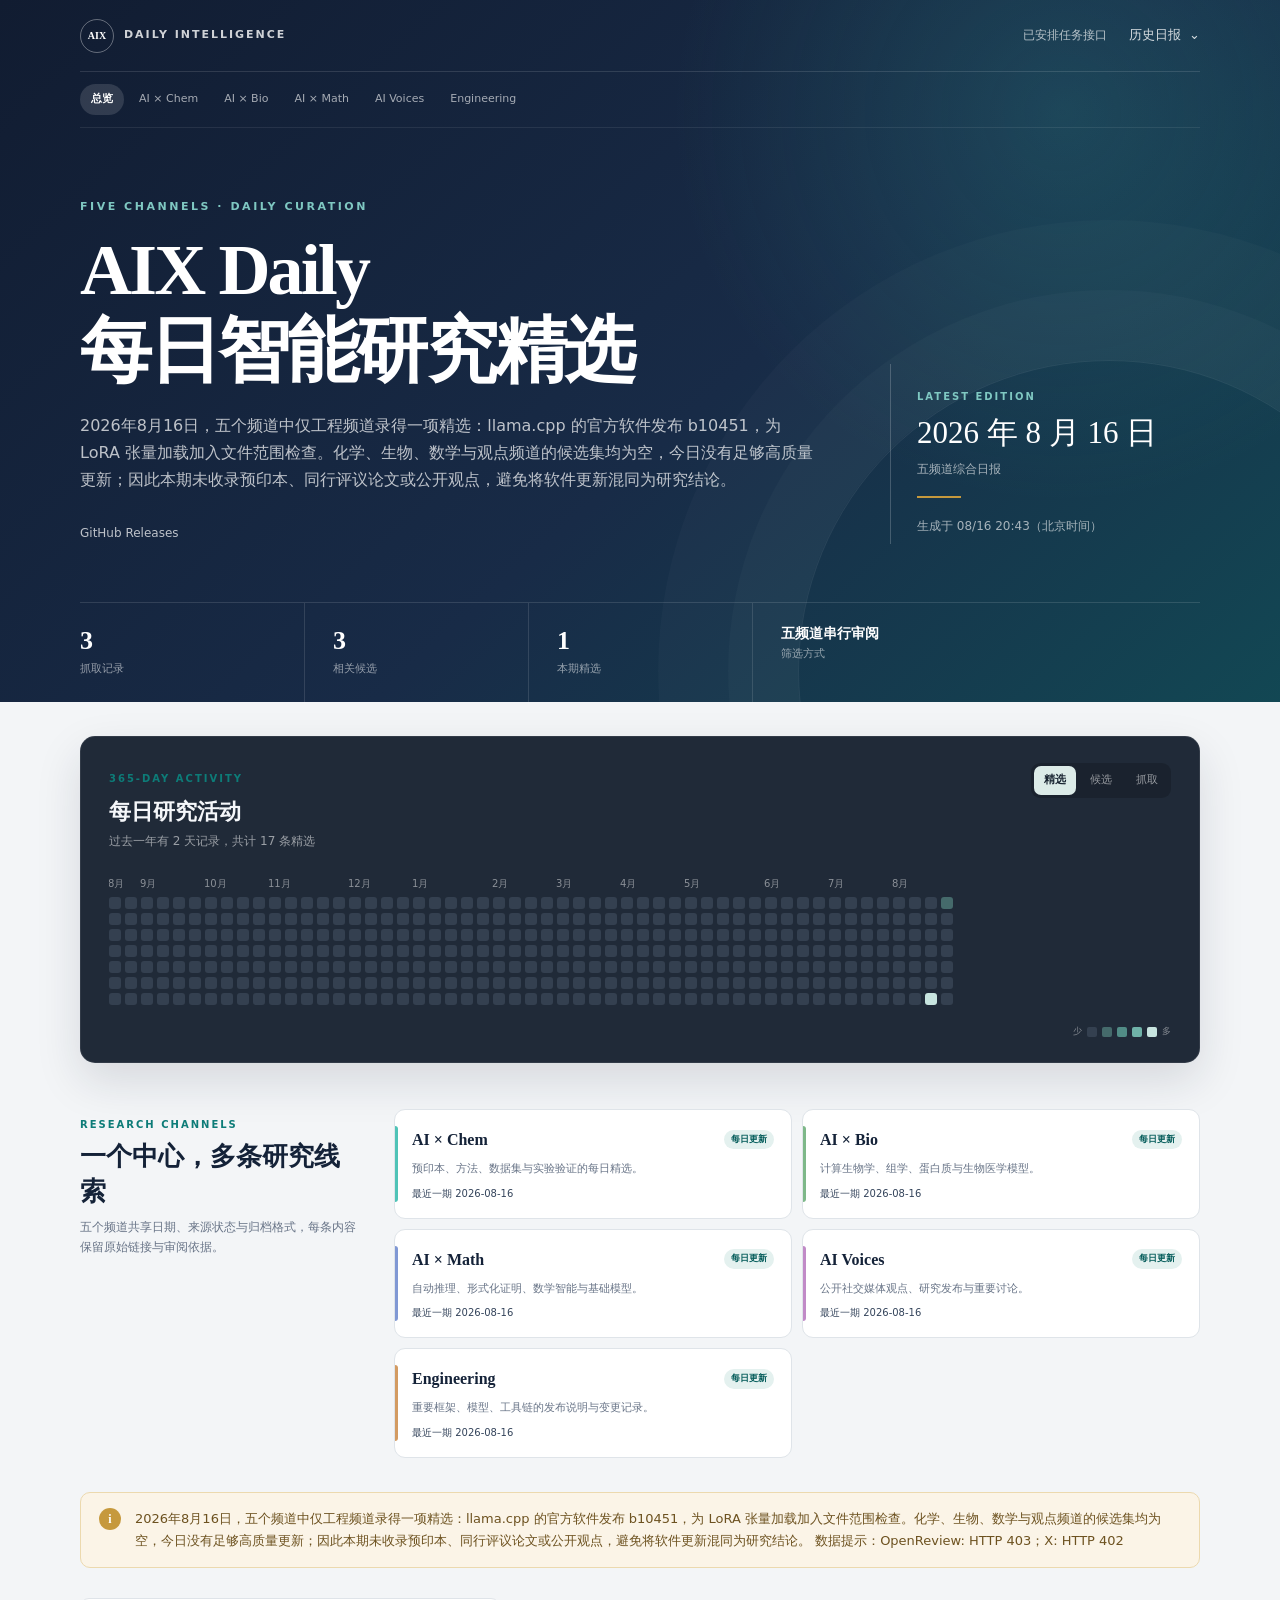
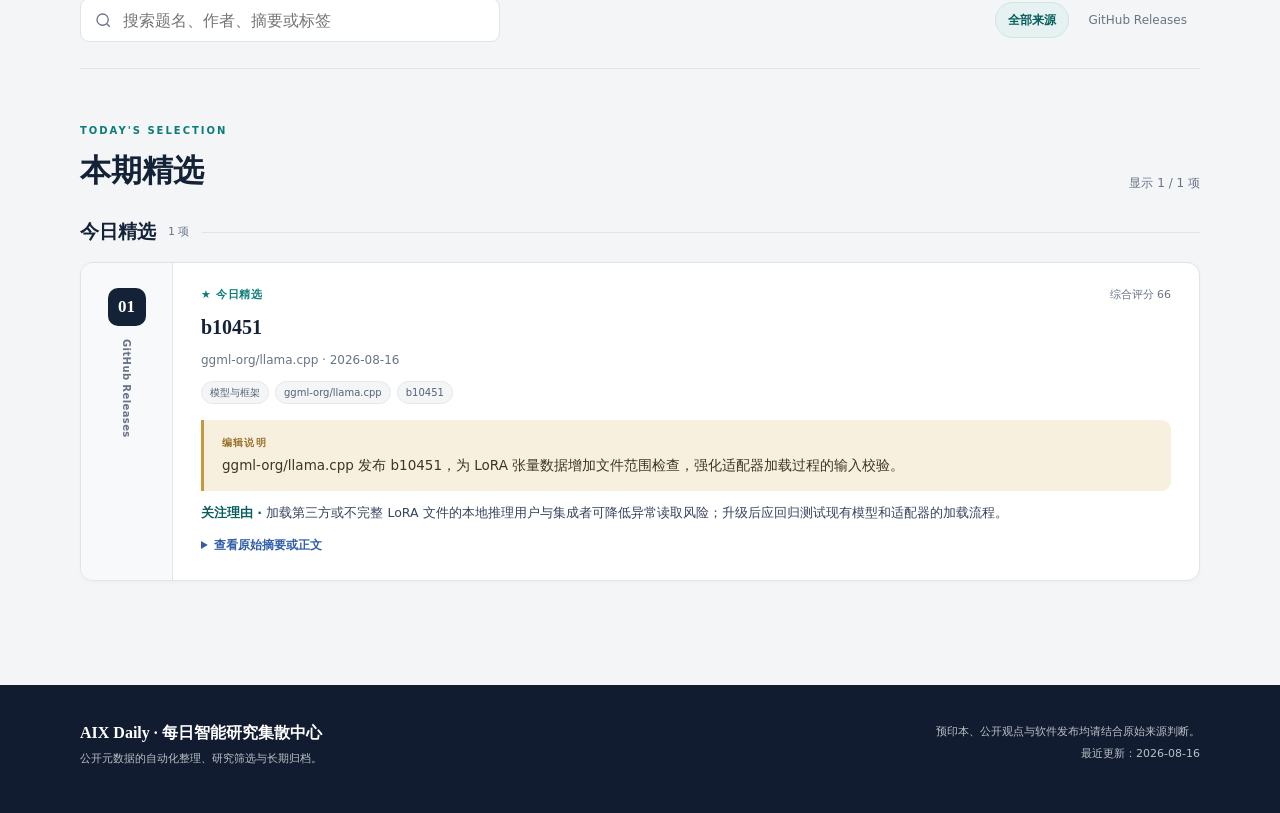
==== public/index.html @ a0b83123 "feat: expand AIX Daily to five channels" ====
<!doctype html>
<html lang="zh-CN">
<head>
  <meta charset="utf-8">
  <meta name="viewport" content="width=device-width, initial-scale=1">
  <meta name="description" content="AI × Chem、AI × Bio、AI × Math、AI Voices 与 Engineering 的每日研究精选。">
  <meta name="theme-color" content="#142238">
  <title>AIX Daily 每日智能研究集散中心</title>
  <link rel="icon" href="assets/favicon.svg" type="image/svg+xml">
  <link rel="stylesheet" href="assets/styles.css">
</head>
<body data-page="home" data-root="">
  <a class="skip-link" href="#papers">跳到日报内容</a>

  <header class="masthead">
    <div class="shell masthead__inner">
      <nav class="topbar" aria-label="主要导航">
        <a class="brand" href="./" aria-label="AIX Daily 首页">
          <span class="brand__mark" aria-hidden="true">AIX</span>
          <span>DAILY INTELLIGENCE</span>
        </a>
        <div class="topbar__actions">
          <a class="task-link" href="task/">已安排任务接口</a>
          <button class="history-button" id="history-button" type="button" aria-expanded="false" aria-controls="history-panel">
            历史日报
            <span aria-hidden="true">⌄</span>
          </button>
        </div>
      </nav>

      <nav class="channel-nav" id="channel-nav" aria-label="信息频道">
        <a class="channel-nav__item is-active" href="./" aria-current="page">总览</a>
        <a class="channel-nav__item" href="channels/aixchem/">AI × Chem</a>
        <a class="channel-nav__item" href="channels/aixbio/">AI × Bio</a>
        <a class="channel-nav__item" href="channels/aixmath/">AI × Math</a>
        <a class="channel-nav__item" href="channels/aivoices/">AI Voices</a>
        <a class="channel-nav__item" href="channels/engineering/">Engineering</a>
      </nav>

      <div class="history-panel" id="history-panel" hidden>
        <div class="history-panel__head">
          <strong>历史日报</strong>
          <span>按日期查看自动归档</span>
        </div>
        <div id="history-list" class="history-list" aria-live="polite"></div>
      </div>

      <div class="hero-grid">
        <div class="hero-copy">
          <div class="eyebrow" id="eyebrow">FIVE CHANNELS · DAILY CURATION</div>
          <h1 id="hero-title">AIX Daily<br>每日智能研究精选</h1>
          <p id="subtitle" class="hero-subtitle">从学术预印本、研究观点到工程发布的每日信息中心</p>
          <div class="source-row" id="source-row" aria-label="数据源"></div>
        </div>

        <div class="edition-card" aria-label="本期信息">
          <span class="edition-card__label">LATEST EDITION</span>
          <time id="digest-date" datetime="">载入中</time>
          <p id="window-text">正在读取日报数据…</p>
          <div class="edition-card__rule"></div>
          <span id="generated-time" class="edition-card__meta">—</span>
        </div>
      </div>

      <div class="metric-row" aria-label="日报统计">
        <div class="metric"><strong id="stat-fetched">—</strong><span>抓取记录</span></div>
        <div class="metric"><strong id="stat-candidates">—</strong><span>相关候选</span></div>
        <div class="metric"><strong id="stat-selected">—</strong><span>本期精选</span></div>
        <div class="metric metric--wide"><strong id="method-label">—</strong><span>筛选方式</span></div>
      </div>
    </div>
  </header>

  <main class="shell main-content">
    <section class="activity-panel" aria-labelledby="activity-title">
      <div class="activity-panel__head">
        <div>
          <span class="section-heading__kicker">365-DAY ACTIVITY</span>
          <h2 id="activity-title">每日研究活动</h2>
          <p id="activity-summary">正在读取历史采集记录…</p>
        </div>
        <div class="activity-tabs" id="activity-tabs" aria-label="选择活动指标">
          <button type="button" class="is-active" data-metric="selected" aria-pressed="true">精选</button>
          <button type="button" data-metric="candidates" aria-pressed="false">候选</button>
          <button type="button" data-metric="fetched" aria-pressed="false">抓取</button>
        </div>
      </div>
      <div class="heatmap-scroll" tabindex="0" aria-label="可横向滚动的年度活动日历">
        <div class="heatmap" id="activity-heatmap" role="grid" aria-label="过去一年每日研究活动"></div>
      </div>
      <div class="activity-legend" aria-hidden="true">
        <span>少</span><i data-level="0"></i><i data-level="1"></i><i data-level="2"></i><i data-level="3"></i><i data-level="4"></i><span>多</span>
      </div>
    </section>

    <section class="channel-overview" aria-labelledby="channel-title">
      <div class="channel-overview__intro">
        <span class="section-heading__kicker">RESEARCH CHANNELS</span>
        <h2 id="channel-title">一个中心，多条研究线索</h2>
        <p>五个频道共享日期、来源状态与归档格式，每条内容保留原始链接与审阅依据。</p>
      </div>
      <div class="channel-cards" id="channel-cards" aria-live="polite"></div>
    </section>

    <section class="notice" id="method-note" aria-label="方法说明">
      <span class="notice__icon" aria-hidden="true">i</span>
      <p>正在载入筛选说明。</p>
    </section>

    <section class="toolbar" aria-label="筛选与搜索">
      <div class="search-box">
        <svg viewBox="0 0 24 24" aria-hidden="true"><path d="m21 21-4.3-4.3m2.3-5.2a7.5 7.5 0 1 1-15 0 7.5 7.5 0 0 1 15 0Z"/></svg>
        <label class="sr-only" for="search-input">搜索题名、作者与摘要</label>
        <input id="search-input" type="search" placeholder="搜索题名、作者、摘要或标签">
      </div>
      <div class="filter-group" id="source-filters" aria-label="按来源筛选">
        <button class="filter-chip is-active" type="button" data-source="all">全部来源</button>
        <button class="filter-chip" type="button" data-source="arXiv">arXiv</button>
        <button class="filter-chip" type="button" data-source="bioRxiv">bioRxiv</button>
        <button class="filter-chip" type="button" data-source="ChemRxiv">ChemRxiv</button>
      </div>
    </section>

    <section id="papers" aria-labelledby="papers-title">
      <div class="section-heading">
        <div>
          <span class="section-heading__kicker">TODAY'S SELECTION</span>
          <h2 id="papers-title">本期精选</h2>
        </div>
        <p id="result-count" aria-live="polite"></p>
      </div>
      <div id="paper-groups" class="paper-groups" aria-live="polite"></div>
      <div id="empty-state" class="empty-state" hidden>
        <strong>没有匹配的内容</strong>
        <p>请减少筛选条件或更换搜索词。</p>
      </div>
    </section>
  </main>

  <footer class="site-footer">
    <div class="shell footer-grid">
      <div>
        <strong>AIX Daily · 每日智能研究集散中心</strong>
        <p>公开元数据的自动化整理、研究筛选与长期归档。</p>
      </div>
      <div class="footer-note">
        <p>预印本、公开观点与软件发布均请结合原始来源判断。</p>
        <p id="footer-date">—</p>
      </div>
    </div>
  </footer>

  <template id="paper-template">
    <article class="paper-card">
      <div class="paper-card__aside">
        <span class="rank"></span>
        <span class="source-badge"></span>
      </div>
      <div class="paper-card__body">
        <div class="paper-card__topline">
          <span class="topic-label"></span>
          <span class="score-label"></span>
        </div>
        <h3><a class="paper-title" target="_blank" rel="noopener noreferrer"></a></h3>
        <p class="paper-meta"></p>
        <div class="tag-list"></div>
        <div class="editor-note">
          <span>编辑说明</span>
          <p class="summary-zh"></p>
        </div>
        <p class="why-it-matters"></p>
        <details class="abstract-details">
          <summary>查看原始摘要或正文</summary>
          <p class="abstract-text"></p>
        </details>
      </div>
    </article>
  </template>

  <script src="assets/app.js" defer></script>
</body>
</html>
---- public/assets/styles.css ----
:root {
  --ink: #142238;
  --ink-soft: #34445b;
  --sub: #687487;
  --paper: #ffffff;
  --canvas: #f3f5f7;
  --line: #dfe4e9;
  --teal: #0d7c78;
  --teal-dark: #075e5c;
  --gold: #c6993d;
  --gold-pale: #f8f0df;
  --blue: #315da8;
  --shadow: 0 18px 48px rgba(20, 34, 56, 0.08);
  --serif: "Noto Serif SC", "Source Han Serif SC", "Songti SC", Georgia, serif;
  --sans: Inter, "Noto Sans SC", "PingFang SC", "Microsoft YaHei", system-ui, sans-serif;
}

* { box-sizing: border-box; }
html { scroll-behavior: smooth; }
body {
  margin: 0;
  color: var(--ink);
  background: var(--canvas);
  font-family: var(--sans);
  line-height: 1.7;
  -webkit-font-smoothing: antialiased;
}
a { color: inherit; }
button, input { font: inherit; }
.shell { width: min(1120px, calc(100% - 40px)); margin: 0 auto; }
.sr-only {
  position: absolute;
  width: 1px;
  height: 1px;
  padding: 0;
  margin: -1px;
  overflow: hidden;
  clip: rect(0, 0, 0, 0);
  white-space: nowrap;
  border: 0;
}
.skip-link {
  position: fixed;
  left: 16px;
  top: -60px;
  z-index: 100;
  padding: 9px 14px;
  color: #fff;
  background: var(--teal);
  border-radius: 0 0 8px 8px;
}
.skip-link:focus { top: 0; }

.masthead {
  position: relative;
  overflow: hidden;
  color: #fff;
  background:
    radial-gradient(circle at 83% 16%, rgba(48, 164, 154, .22), transparent 32%),
    linear-gradient(138deg, #111c31 0%, #182b47 56%, #0d615f 140%);
}
.masthead::after {
  content: "";
  position: absolute;
  right: -140px;
  bottom: -280px;
  width: 620px;
  height: 620px;
  border: 1px solid rgba(255,255,255,.08);
  border-radius: 50%;
  box-shadow: 0 0 0 70px rgba(255,255,255,.025), 0 0 0 140px rgba(255,255,255,.018);
  pointer-events: none;
}
.masthead__inner { position: relative; z-index: 1; padding-bottom: 0; }
.topbar {
  display: flex;
  align-items: center;
  justify-content: space-between;
  min-height: 72px;
  border-bottom: 1px solid rgba(255,255,255,.12);
}
.brand {
  display: inline-flex;
  gap: 10px;
  align-items: center;
  color: rgba(255,255,255,.8);
  font-size: 11px;
  font-weight: 700;
  letter-spacing: .18em;
  text-decoration: none;
}
.brand__mark {
  display: grid;
  width: 34px;
  height: 34px;
  place-items: center;
  color: #fff;
  border: 1px solid rgba(255,255,255,.35);
  border-radius: 50%;
  font-family: var(--serif);
  font-size: 10px;
  letter-spacing: 0;
}
.topbar__actions { display: flex; gap: 22px; align-items: center; }
.task-link {
  color: rgba(255,255,255,.68);
  font-size: 12px;
  text-decoration: none;
}
.task-link:hover, .task-link:focus-visible { color: #fff; }
.history-button {
  display: inline-flex;
  gap: 8px;
  align-items: center;
  padding: 7px 0;
  color: rgba(255,255,255,.82);
  background: transparent;
  border: 0;
  cursor: pointer;
  font-size: 13px;
}
.history-button:hover, .history-button:focus-visible { color: #fff; }
.history-panel {
  position: absolute;
  top: 62px;
  right: 0;
  z-index: 10;
  width: min(420px, calc(100vw - 40px));
  max-height: 420px;
  overflow: auto;
  color: var(--ink);
  background: #fff;
  border: 1px solid rgba(20,34,56,.12);
  border-radius: 14px;
  box-shadow: 0 18px 55px rgba(5,16,31,.3);
}
.history-panel__head { padding: 16px 18px 10px; border-bottom: 1px solid var(--line); }
.history-panel__head strong, .history-panel__head span { display: block; }
.history-panel__head span { margin-top: 2px; color: var(--sub); font-size: 12px; }
.history-list { padding: 8px; }
.history-link {
  display: flex;
  align-items: center;
  justify-content: space-between;
  padding: 10px 11px;
  border-radius: 8px;
  text-decoration: none;
}
.history-link:hover, .history-link:focus-visible { background: #f0f4f6; }
.history-link span { color: var(--sub); font-size: 12px; }

.channel-nav {
  display: flex;
  gap: 4px;
  padding: 12px 0;
  overflow-x: auto;
  border-bottom: 1px solid rgba(255,255,255,.08);
  scrollbar-width: none;
}
.channel-nav::-webkit-scrollbar { display: none; }
.channel-nav__item {
  flex: 0 0 auto;
  padding: 6px 11px;
  color: rgba(255,255,255,.62);
  border-radius: 999px;
  font-size: 11px;
  text-decoration: none;
  white-space: nowrap;
}
.channel-nav__item.is-active { color: #fff; background: rgba(255,255,255,.13); font-weight: 700; }
.channel-nav__item.is-planned { opacity: .72; }
.channel-nav__item small { margin-left: 4px; color: #7fc8c2; font-size: 9px; }

.hero-grid {
  display: grid;
  grid-template-columns: minmax(0, 1fr) 310px;
  gap: 70px;
  align-items: end;
  padding: 70px 0 58px;
}
.eyebrow {
  margin-bottom: 14px;
  color: #7fc8c2;
  font-size: 11px;
  font-weight: 800;
  letter-spacing: .23em;
}
h1 {
  max-width: 780px;
  margin: 0;
  font-family: var(--serif);
  font-size: clamp(42px, 7vw, 72px);
  font-weight: 700;
  letter-spacing: -.04em;
  line-height: 1.12;
}
.hero-subtitle { margin: 20px 0 0; color: rgba(255,255,255,.72); font-size: 16px; }
.source-row { display: flex; gap: 20px; margin-top: 30px; color: rgba(255,255,255,.72); font-size: 12px; }
.source-row span { display: inline-flex; align-items: center; gap: 7px; }
.source-dot { width: 7px; height: 7px; border-radius: 50%; background: #7bb6ff; }
.source-dot--biorxiv { background: #f0c469; }
.source-dot--chemrxiv { background: #78d2bd; }
.edition-card {
  padding: 24px 0 5px 26px;
  border-left: 1px solid rgba(255,255,255,.2);
}
.edition-card__label { display: block; color: #7fc8c2; font-size: 10px; font-weight: 800; letter-spacing: .2em; }
.edition-card time { display: block; margin-top: 9px; font-family: var(--serif); font-size: 31px; line-height: 1.2; }
.edition-card p, .edition-card__meta { color: rgba(255,255,255,.62); font-size: 12px; }
.edition-card p { margin: 8px 0; }
.edition-card__rule { width: 44px; margin: 17px 0 13px; border-top: 2px solid var(--gold); }
.metric-row {
  display: grid;
  grid-template-columns: 1fr 1fr 1fr 2fr;
  border-top: 1px solid rgba(255,255,255,.12);
}
.metric { padding: 22px 24px 24px 0; }
.metric + .metric { padding-left: 28px; border-left: 1px solid rgba(255,255,255,.12); }
.metric strong, .metric span { display: block; }
.metric strong { font-family: var(--serif); font-size: 26px; line-height: 1.2; }
.metric span { margin-top: 4px; color: rgba(255,255,255,.55); font-size: 11px; }
.metric--wide strong { overflow: hidden; font-family: var(--sans); font-size: 14px; font-weight: 600; text-overflow: ellipsis; white-space: nowrap; }

.main-content { padding-top: 34px; padding-bottom: 90px; }
.activity-panel {
  padding: 26px 28px 22px;
  color: #f5f7fa;
  background: #202a38;
  border: 1px solid rgba(255,255,255,.08);
  border-radius: 15px;
  box-shadow: 0 18px 45px rgba(20,34,56,.13);
}
.activity-panel__head {
  display: flex;
  gap: 30px;
  align-items: flex-start;
  justify-content: space-between;
  margin-bottom: 22px;
}
.activity-panel h2 { margin: 2px 0 1px; font-family: var(--serif); font-size: 22px; }
.activity-panel__head p { margin: 0; color: rgba(255,255,255,.55); font-size: 12px; }
.activity-tabs { display: inline-flex; gap: 4px; padding: 3px; background: rgba(0,0,0,.18); border-radius: 9px; }
.activity-tabs button {
  padding: 5px 10px;
  color: rgba(255,255,255,.55);
  background: transparent;
  border: 0;
  border-radius: 7px;
  cursor: pointer;
  font-size: 11px;
}
.activity-tabs button:hover, .activity-tabs button:focus-visible { color: #fff; }
.activity-tabs button.is-active { color: #172230; background: #dcebe8; font-weight: 800; }
.heatmap-scroll { overflow-x: auto; padding: 2px 0 5px; outline: none; }
.heatmap-scroll:focus-visible { border-radius: 5px; box-shadow: 0 0 0 2px rgba(127,200,194,.7); }
.heatmap {
  --cell: 12px;
  --gap: 4px;
  position: relative;
  display: grid;
  grid-auto-flow: column;
  grid-template-rows: repeat(7, var(--cell));
  grid-auto-columns: var(--cell);
  gap: var(--gap);
  width: max-content;
  min-width: 100%;
  padding: 22px 0 4px;
}
.heatmap__month {
  position: absolute;
  top: 0;
  left: calc(var(--week) * (var(--cell) + var(--gap)));
  color: rgba(255,255,255,.48);
  font-size: 10px;
  transform: translateX(-1px);
}
.heatmap__day {
  width: var(--cell);
  height: var(--cell);
  padding: 0;
  background: #344050;
  border: 0;
  border-radius: 3px;
}
button.heatmap__day { cursor: pointer; }
button.heatmap__day:hover, button.heatmap__day:focus-visible { outline: 2px solid #fff; outline-offset: 1px; }
.heatmap__day[data-level="1"] { background: #456a6b; }
.heatmap__day[data-level="2"] { background: #518c86; }
.heatmap__day[data-level="3"] { background: #6fb2a8; }
.heatmap__day[data-level="4"] { background: #c7e4df; }
.heatmap__day.is-current { box-shadow: 0 0 0 1px #fff; }
.heatmap__day.is-future { opacity: .25; }
.activity-legend { display: flex; gap: 5px; align-items: center; justify-content: flex-end; margin-top: 10px; color: rgba(255,255,255,.45); font-size: 9px; }
.activity-legend i { width: 10px; height: 10px; background: #344050; border-radius: 2px; }
.activity-legend i[data-level="1"] { background: #456a6b; }
.activity-legend i[data-level="2"] { background: #518c86; }
.activity-legend i[data-level="3"] { background: #6fb2a8; }
.activity-legend i[data-level="4"] { background: #c7e4df; }

.channel-overview {
  display: grid;
  grid-template-columns: 280px minmax(0, 1fr);
  gap: 34px;
  padding: 46px 0 34px;
}
.channel-overview__intro h2 { margin: 3px 0 8px; font-family: var(--serif); font-size: 26px; line-height: 1.35; }
.channel-overview__intro p { margin: 0; color: var(--sub); font-size: 12px; }
.channel-cards { display: grid; grid-template-columns: repeat(2, minmax(0, 1fr)); gap: 10px; }
.channel-card {
  position: relative;
  min-height: 108px;
  padding: 16px 17px;
  background: #fff;
  border: 1px solid var(--line);
  border-radius: 11px;
}
.channel-card { color: inherit; text-decoration: none; }
.channel-card:hover, .channel-card:focus-visible { border-color: #cbd5df; box-shadow: var(--shadow); transform: translateY(-2px); }
.channel-card::before { content: ""; position: absolute; top: 16px; bottom: 16px; left: 0; width: 3px; background: var(--channel-accent, var(--teal)); border-radius: 0 3px 3px 0; }
.channel-card__top { display: flex; gap: 12px; align-items: center; justify-content: space-between; }
.channel-card h3 { margin: 0; font-family: var(--serif); font-size: 16px; }
.channel-card__status { padding: 2px 7px; color: var(--sub); background: #f1f3f5; border-radius: 999px; font-size: 9px; }
.channel-card.is-active .channel-card__status { color: var(--teal-dark); background: #e4f1ef; font-weight: 800; }
.channel-card p { margin: 7px 0 0; color: var(--sub); font-size: 11px; line-height: 1.6; }
.channel-card__meta { display: block; margin-top: 7px; color: var(--ink-soft); font-size: 10px; }
.notice {
  display: flex;
  gap: 14px;
  align-items: flex-start;
  padding: 15px 18px;
  color: var(--ink-soft);
  background: #eaf2f2;
  border: 1px solid #d4e5e4;
  border-radius: 10px;
  font-size: 13px;
}
.notice p { margin: 0; }
.notice__icon {
  display: grid;
  flex: 0 0 22px;
  height: 22px;
  place-items: center;
  color: #fff;
  background: var(--teal);
  border-radius: 50%;
  font-family: var(--serif);
  font-size: 12px;
  font-weight: 700;
}
.notice.has-error { color: #6d5220; background: #fbf4e7; border-color: #ecd9ae; }
.notice.has-error .notice__icon { background: var(--gold); }
.toolbar {
  display: flex;
  gap: 18px;
  align-items: center;
  justify-content: space-between;
  padding: 30px 0 26px;
  border-bottom: 1px solid var(--line);
}
.search-box { position: relative; width: min(420px, 100%); }
.search-box svg {
  position: absolute;
  top: 50%;
  left: 14px;
  width: 18px;
  fill: none;
  stroke: var(--sub);
  stroke-width: 1.8;
  transform: translateY(-50%);
}
.search-box input {
  width: 100%;
  height: 44px;
  padding: 0 14px 0 42px;
  color: var(--ink);
  background: #fff;
  border: 1px solid var(--line);
  border-radius: 9px;
  outline: none;
}
.search-box input:focus { border-color: var(--teal); box-shadow: 0 0 0 3px rgba(13,124,120,.12); }
.filter-group { display: flex; gap: 6px; flex-wrap: wrap; justify-content: flex-end; }
.filter-chip {
  padding: 7px 12px;
  color: var(--sub);
  background: transparent;
  border: 1px solid transparent;
  border-radius: 999px;
  cursor: pointer;
  font-size: 12px;
}
.filter-chip:hover { color: var(--ink); }
.filter-chip.is-active { color: var(--teal-dark); background: #e6f2f1; border-color: #cce5e3; font-weight: 700; }
.section-heading { display: flex; align-items: end; justify-content: space-between; padding: 46px 0 18px; }
.section-heading__kicker { color: var(--teal); font-size: 10px; font-weight: 800; letter-spacing: .2em; }
.section-heading h2 { margin: 3px 0 0; font-family: var(--serif); font-size: 31px; }
.section-heading p { margin: 0 0 5px; color: var(--sub); font-size: 12px; }
.paper-group + .paper-group { margin-top: 46px; }
.group-title {
  display: flex;
  gap: 12px;
  align-items: center;
  margin: 0 0 14px;
  font-family: var(--serif);
  font-size: 19px;
}
.group-title::after { content: ""; flex: 1; border-top: 1px solid var(--line); }
.group-title span { color: var(--sub); font-family: var(--sans); font-size: 11px; font-weight: 500; }
.paper-card {
  display: grid;
  grid-template-columns: 92px minmax(0, 1fr);
  margin-bottom: 14px;
  overflow: hidden;
  background: var(--paper);
  border: 1px solid var(--line);
  border-radius: 13px;
  box-shadow: 0 2px 6px rgba(20,34,56,.025);
  transition: transform .18s ease, box-shadow .18s ease, border-color .18s ease;
}
.paper-card:hover { border-color: #ccd4dd; box-shadow: var(--shadow); transform: translateY(-2px); }
.paper-card__aside {
  display: flex;
  flex-direction: column;
  align-items: center;
  padding: 25px 12px;
  background: #f8f9fa;
  border-right: 1px solid var(--line);
}
.rank {
  display: grid;
  width: 38px;
  height: 38px;
  place-items: center;
  color: #fff;
  background: var(--ink);
  border-radius: 10px;
  font-family: var(--serif);
  font-size: 17px;
  font-weight: 700;
}
.source-badge {
  margin-top: 13px;
  color: var(--sub);
  font-size: 10px;
  font-weight: 800;
  letter-spacing: .04em;
  writing-mode: vertical-rl;
}
.paper-card__body { padding: 23px 28px 24px; }
.paper-card__topline { display: flex; align-items: center; justify-content: space-between; margin-bottom: 8px; }
.topic-label { color: var(--teal); font-size: 11px; font-weight: 800; letter-spacing: .06em; }
.score-label { color: var(--sub); font-size: 11px; }
.paper-card h3 { max-width: 900px; margin: 0; font-family: var(--serif); font-size: 20px; line-height: 1.45; }
.paper-title { text-decoration: none; text-decoration-color: transparent; text-underline-offset: 4px; }
.paper-title:hover, .paper-title:focus-visible { color: var(--blue); text-decoration: underline; text-decoration-color: currentColor; }
.paper-meta { margin: 8px 0 10px; color: var(--sub); font-size: 12px; }
.tag-list { display: flex; gap: 6px; flex-wrap: wrap; }
.tag {
  padding: 2px 8px;
  color: #556177;
  background: #f3f5f7;
  border: 1px solid #e4e8ec;
  border-radius: 999px;
  font-size: 10px;
}
.editor-note {
  position: relative;
  margin-top: 16px;
  padding: 14px 16px 14px 18px;
  background: var(--gold-pale);
  border-left: 3px solid var(--gold);
  border-radius: 0 9px 9px 0;
}
.editor-note > span { display: block; margin-bottom: 3px; color: #98732d; font-size: 10px; font-weight: 800; letter-spacing: .12em; }
.editor-note p { margin: 0; color: #3c3528; font-size: 13.5px; line-height: 1.75; }
.why-it-matters { margin: 11px 0 0; color: var(--ink-soft); font-size: 12.5px; }
.why-it-matters::before { content: "关注理由 · "; color: var(--teal-dark); font-weight: 700; }
.abstract-details { margin-top: 12px; color: var(--sub); font-size: 12px; }
.abstract-details summary { width: max-content; color: var(--blue); cursor: pointer; font-weight: 600; }
.abstract-text { max-width: 900px; margin: 10px 0 2px; padding: 14px 16px; background: #f7f8fa; border-radius: 8px; line-height: 1.75; }
.empty-state { padding: 70px 20px; color: var(--sub); text-align: center; }
.empty-state strong { color: var(--ink); font-family: var(--serif); font-size: 20px; }
.empty-state p { margin: 5px 0; font-size: 13px; }

.site-footer { padding: 34px 0 40px; color: rgba(255,255,255,.72); background: #111c31; }
.footer-grid { display: flex; justify-content: space-between; gap: 40px; }
.footer-grid strong { color: #fff; font-family: var(--serif); }
.footer-grid p { margin: 4px 0; font-size: 11px; }
.footer-note { text-align: right; }

@media (max-width: 820px) {
  .hero-grid { grid-template-columns: 1fr; gap: 36px; padding: 54px 0 44px; }
  .edition-card { padding: 0; border-left: 0; }
  .metric-row { grid-template-columns: repeat(3, 1fr); }
  .metric--wide { grid-column: 1 / -1; padding-left: 0 !important; border-top: 1px solid rgba(255,255,255,.12); border-left: 0 !important; }
  .toolbar { align-items: stretch; flex-direction: column; }
  .search-box { width: 100%; }
  .filter-group { justify-content: flex-start; }
  .channel-overview { grid-template-columns: 1fr; gap: 20px; }
}

@media (max-width: 600px) {
  .shell { width: min(100% - 28px, 1120px); }
  .brand > span:last-child { display: none; }
  .task-link { display: none; }
  h1 { font-size: 43px; }
  .hero-subtitle { font-size: 14px; }
  .source-row { gap: 12px; flex-wrap: wrap; }
  .metric-row { grid-template-columns: repeat(3, 1fr); }
  .metric { padding: 17px 8px 19px 0; }
  .metric + .metric { padding-left: 10px; }
  .metric strong { font-size: 20px; }
  .metric--wide strong { white-space: normal; }
  .main-content { padding-top: 20px; }
  .activity-panel { padding: 20px 17px 17px; border-radius: 12px; }
  .activity-panel__head { align-items: stretch; flex-direction: column; gap: 14px; margin-bottom: 17px; }
  .activity-tabs { align-self: flex-start; }
  .heatmap { --cell: 11px; --gap: 3px; }
  .channel-overview { padding: 34px 0 26px; }
  .channel-cards { grid-template-columns: 1fr; }
  .notice { font-size: 12px; }
  .toolbar { padding: 22px 0; }
  .section-heading { padding-top: 36px; }
  .section-heading h2 { font-size: 27px; }
  .paper-card { grid-template-columns: 1fr; }
  .paper-card__aside { flex-direction: row; justify-content: space-between; padding: 12px 16px; border-right: 0; border-bottom: 1px solid var(--line); }
  .source-badge { margin: 0; writing-mode: horizontal-tb; }
  .rank { width: 30px; height: 30px; border-radius: 8px; font-size: 14px; }
  .paper-card__body { padding: 18px 17px 20px; }
  .paper-card h3 { font-size: 18px; }
  .footer-grid { flex-direction: column; gap: 18px; }
  .footer-note { text-align: left; }
}

@media (prefers-reduced-motion: reduce) {
  *, *::before, *::after { scroll-behavior: auto !important; transition: none !important; }
}
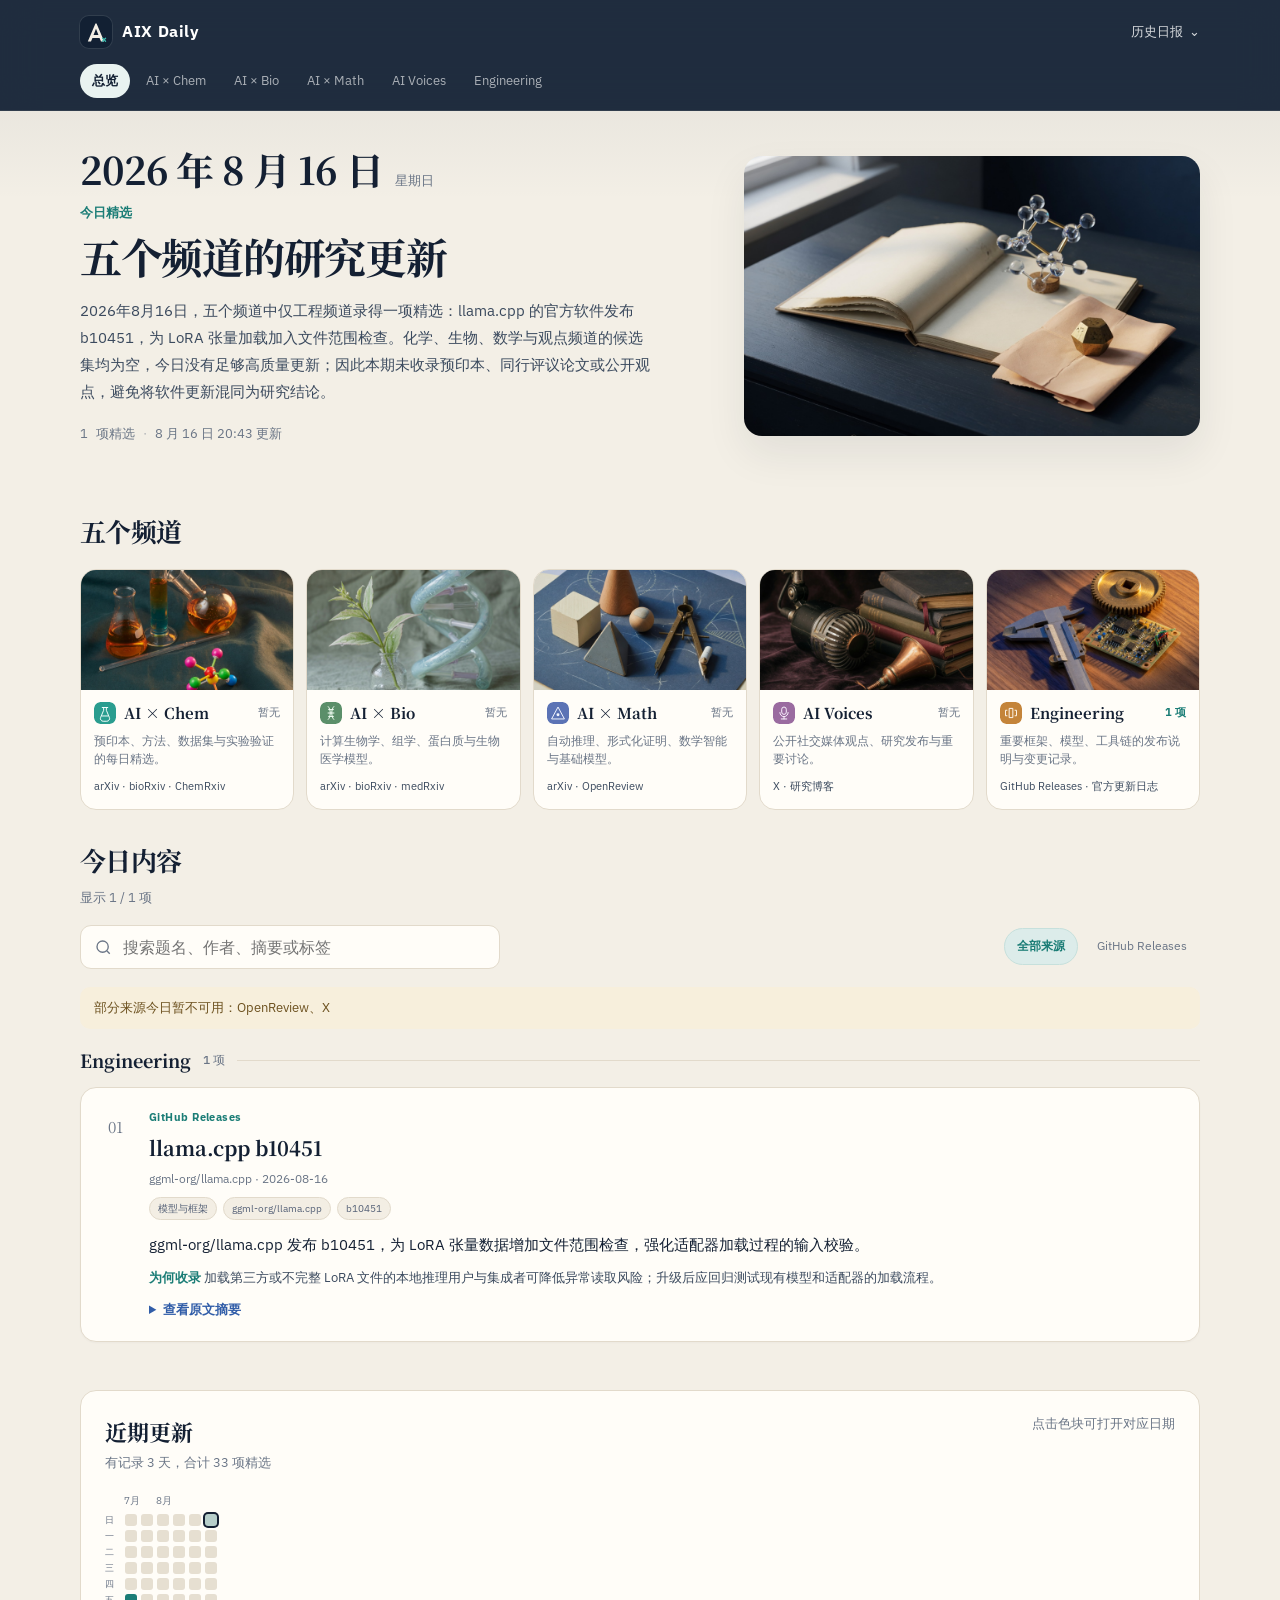
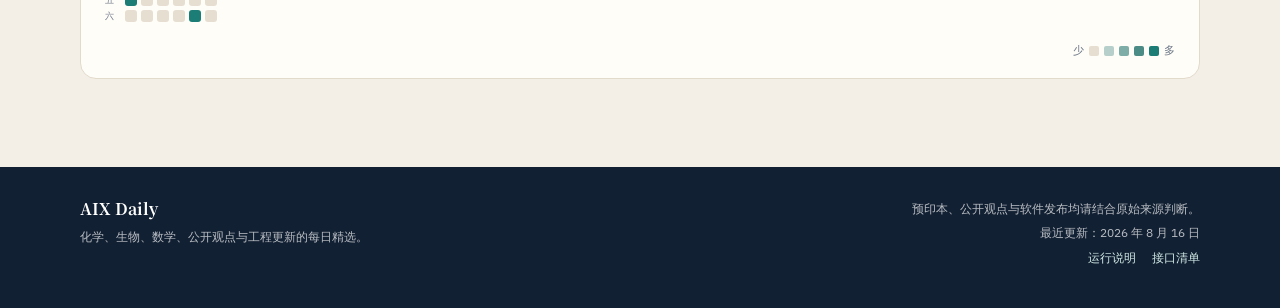
==== commit e5263405: "site: redesign public pages and import 2026-07-17 archive Replace the ops-facing homepage with a dat" ====
--- a/public/index.html
+++ b/public/index.html
@@ -3,28 +3,40 @@
 <head>
   <meta charset="utf-8">
   <meta name="viewport" content="width=device-width, initial-scale=1">
-  <meta name="description" content="AI × Chem、AI × Bio、AI × Math、AI Voices 与 Engineering 的每日研究精选。">
-  <meta name="theme-color" content="#142238">
-  <title>AIX Daily 每日智能研究集散中心</title>
+  <meta name="description" content="化学、生物、数学、公开观点与工程更新的每日精选。">
+  <meta name="theme-color" content="#122033">
+  <meta property="og:title" content="AIX Daily">
+  <meta property="og:description" content="化学、生物、数学、公开观点与工程更新的每日精选。">
+  <meta property="og:image" content="https://zichenwang114514.github.io/ai-chem-daily/assets/art/hero.jpg">
+  <title>AIX Daily</title>
   <link rel="icon" href="assets/favicon.svg" type="image/svg+xml">
+  <link rel="preconnect" href="https://fonts.googleapis.com">
+  <link rel="preconnect" href="https://fonts.gstatic.com" crossorigin>
+  <link href="https://fonts.googleapis.com/css2?family=IBM+Plex+Sans:wght@400;500;600;700&family=Noto+Serif+SC:wght@600;700&display=swap" rel="stylesheet">
   <link rel="stylesheet" href="assets/styles.css">
 </head>
 <body data-page="home" data-root="">
   <a class="skip-link" href="#papers">跳到日报内容</a>
 
-  <header class="masthead">
-    <div class="shell masthead__inner">
+  <header class="site-header">
+    <div class="shell site-header__inner">
       <nav class="topbar" aria-label="主要导航">
         <a class="brand" href="./" aria-label="AIX Daily 首页">
-          <span class="brand__mark" aria-hidden="true">AIX</span>
-          <span>DAILY INTELLIGENCE</span>
+          <img class="brand__mark" src="assets/logo.svg" width="36" height="36" alt="">
+          <span class="brand__name">AIX Daily</span>
         </a>
         <div class="topbar__actions">
-          <a class="task-link" href="task/">已安排任务接口</a>
           <button class="history-button" id="history-button" type="button" aria-expanded="false" aria-controls="history-panel">
             历史日报
             <span aria-hidden="true">⌄</span>
           </button>
+          <div class="history-panel" id="history-panel" hidden>
+            <div class="history-panel__head">
+              <strong>历史日报</strong>
+              <span>按日期查阅已发布内容</span>
+            </div>
+            <div id="history-list" class="history-list" aria-live="polite"></div>
+          </div>
         </div>
       </nav>
 
@@ -36,54 +48,77 @@
         <a class="channel-nav__item" href="channels/aivoices/">AI Voices</a>
         <a class="channel-nav__item" href="channels/engineering/">Engineering</a>
       </nav>
+    </div>
+  </header>
 
-      <div class="history-panel" id="history-panel" hidden>
-        <div class="history-panel__head">
-          <strong>历史日报</strong>
-          <span>按日期查看自动归档</span>
-        </div>
-        <div id="history-list" class="history-list" aria-live="polite"></div>
+  <section class="hero" aria-labelledby="hero-title">
+    <div class="shell hero__inner">
+      <div class="hero__copy">
+        <p class="hero__date">
+          <time id="digest-date" datetime="">载入中</time>
+          <span id="hero-weekday"></span>
+        </p>
+        <p class="hero__kicker" id="eyebrow">今日精选</p>
+        <h1 id="hero-title">五个频道的研究更新</h1>
+        <p id="subtitle" class="hero__lead">正在读取今日内容…</p>
+        <p class="hero__meta">
+          <span id="stat-selected">—</span> 项精选
+          <span class="hero__dot" aria-hidden="true">·</span>
+          <span id="generated-time">—</span>
+          <a class="hero__today" id="back-to-today" href="./" hidden>返回今日</a>
+        </p>
       </div>
+      <figure class="hero__art">
+        <img id="hero-art" src="assets/art/hero.jpg" width="960" height="540" alt="">
+      </figure>
+    </div>
+  </section>
 
-      <div class="hero-grid">
-        <div class="hero-copy">
-          <div class="eyebrow" id="eyebrow">FIVE CHANNELS · DAILY CURATION</div>
-          <h1 id="hero-title">AIX Daily<br>每日智能研究精选</h1>
-          <p id="subtitle" class="hero-subtitle">从学术预印本、研究观点到工程发布的每日信息中心</p>
-          <div class="source-row" id="source-row" aria-label="数据源"></div>
-        </div>
+  <main class="shell main-content">
+    <section class="channel-overview" data-home-only aria-labelledby="channel-title">
+      <div class="section-heading">
+        <h2 id="channel-title">五个频道</h2>
+      </div>
+      <div class="channel-cards" id="channel-cards" aria-live="polite"></div>
+    </section>
 
-        <div class="edition-card" aria-label="本期信息">
-          <span class="edition-card__label">LATEST EDITION</span>
-          <time id="digest-date" datetime="">载入中</time>
-          <p id="window-text">正在读取日报数据…</p>
-          <div class="edition-card__rule"></div>
-          <span id="generated-time" class="edition-card__meta">—</span>
+    <section id="papers" class="digest" aria-labelledby="papers-title">
+      <div class="section-heading">
+        <div>
+          <h2 id="papers-title">今日内容</h2>
+          <p id="result-count" aria-live="polite"></p>
         </div>
       </div>
 
-      <div class="metric-row" aria-label="日报统计">
-        <div class="metric"><strong id="stat-fetched">—</strong><span>抓取记录</span></div>
-        <div class="metric"><strong id="stat-candidates">—</strong><span>相关候选</span></div>
-        <div class="metric"><strong id="stat-selected">—</strong><span>本期精选</span></div>
-        <div class="metric metric--wide"><strong id="method-label">—</strong><span>筛选方式</span></div>
+      <section class="toolbar" aria-label="搜索与来源">
+        <div class="search-box">
+          <svg viewBox="0 0 24 24" aria-hidden="true"><path d="m21 21-4.3-4.3m2.3-5.2a7.5 7.5 0 1 1-15 0 7.5 7.5 0 0 1 15 0Z"/></svg>
+          <label class="sr-only" for="search-input">搜索题名、作者与摘要</label>
+          <input id="search-input" type="search" placeholder="搜索题名、作者、摘要或标签">
+        </div>
+        <div class="filter-group" id="source-filters" aria-label="按来源筛选">
+          <button class="filter-chip is-active" type="button" data-source="all">全部来源</button>
+        </div>
+      </section>
+
+      <p class="source-note" id="source-note" hidden></p>
+      <div id="paper-groups" class="paper-groups" aria-live="polite"></div>
+      <div id="empty-state" class="empty-state" hidden>
+        <img src="assets/art/empty.jpg" width="320" height="320" alt="">
+        <div>
+          <strong id="empty-title">今日暂无精选</strong>
+          <p id="empty-text">这一天没有达到收录标准的更新。可在上方打开历史日报。</p>
+        </div>
       </div>
-    </div>
-  </header>
+    </section>
 
-  <main class="shell main-content">
     <section class="activity-panel" aria-labelledby="activity-title">
       <div class="activity-panel__head">
         <div>
-          <span class="section-heading__kicker">365-DAY ACTIVITY</span>
-          <h2 id="activity-title">每日研究活动</h2>
-          <p id="activity-summary">正在读取历史采集记录…</p>
+          <h2 id="activity-title">近期更新</h2>
+          <p id="activity-summary">正在读取历史记录…</p>
         </div>
-        <div class="activity-tabs" id="activity-tabs" aria-label="选择活动指标">
-          <button type="button" class="is-active" data-metric="selected" aria-pressed="true">精选</button>
-          <button type="button" data-metric="candidates" aria-pressed="false">候选</button>
-          <button type="button" data-metric="fetched" aria-pressed="false">抓取</button>
-        </div>
+        <p class="activity-hint">点击色块可打开对应日期</p>
       </div>
       <div class="heatmap-scroll" tabindex="0" aria-label="可横向滚动的年度活动日历">
         <div class="heatmap" id="activity-heatmap" role="grid" aria-label="过去一年每日研究活动"></div>
@@ -92,85 +127,40 @@
         <span>少</span><i data-level="0"></i><i data-level="1"></i><i data-level="2"></i><i data-level="3"></i><i data-level="4"></i><span>多</span>
       </div>
     </section>
-
-    <section class="channel-overview" aria-labelledby="channel-title">
-      <div class="channel-overview__intro">
-        <span class="section-heading__kicker">RESEARCH CHANNELS</span>
-        <h2 id="channel-title">一个中心，多条研究线索</h2>
-        <p>五个频道共享日期、来源状态与归档格式，每条内容保留原始链接与审阅依据。</p>
-      </div>
-      <div class="channel-cards" id="channel-cards" aria-live="polite"></div>
-    </section>
-
-    <section class="notice" id="method-note" aria-label="方法说明">
-      <span class="notice__icon" aria-hidden="true">i</span>
-      <p>正在载入筛选说明。</p>
-    </section>
-
-    <section class="toolbar" aria-label="筛选与搜索">
-      <div class="search-box">
-        <svg viewBox="0 0 24 24" aria-hidden="true"><path d="m21 21-4.3-4.3m2.3-5.2a7.5 7.5 0 1 1-15 0 7.5 7.5 0 0 1 15 0Z"/></svg>
-        <label class="sr-only" for="search-input">搜索题名、作者与摘要</label>
-        <input id="search-input" type="search" placeholder="搜索题名、作者、摘要或标签">
-      </div>
-      <div class="filter-group" id="source-filters" aria-label="按来源筛选">
-        <button class="filter-chip is-active" type="button" data-source="all">全部来源</button>
-        <button class="filter-chip" type="button" data-source="arXiv">arXiv</button>
-        <button class="filter-chip" type="button" data-source="bioRxiv">bioRxiv</button>
-        <button class="filter-chip" type="button" data-source="ChemRxiv">ChemRxiv</button>
-      </div>
-    </section>
-
-    <section id="papers" aria-labelledby="papers-title">
-      <div class="section-heading">
-        <div>
-          <span class="section-heading__kicker">TODAY'S SELECTION</span>
-          <h2 id="papers-title">本期精选</h2>
-        </div>
-        <p id="result-count" aria-live="polite"></p>
-      </div>
-      <div id="paper-groups" class="paper-groups" aria-live="polite"></div>
-      <div id="empty-state" class="empty-state" hidden>
-        <strong>没有匹配的内容</strong>
-        <p>请减少筛选条件或更换搜索词。</p>
-      </div>
-    </section>
   </main>
 
   <footer class="site-footer">
     <div class="shell footer-grid">
       <div>
-        <strong>AIX Daily · 每日智能研究集散中心</strong>
-        <p>公开元数据的自动化整理、研究筛选与长期归档。</p>
+        <strong>AIX Daily</strong>
+        <p>化学、生物、数学、公开观点与工程更新的每日精选。</p>
       </div>
       <div class="footer-note">
         <p>预印本、公开观点与软件发布均请结合原始来源判断。</p>
         <p id="footer-date">—</p>
+        <p class="footer-links">
+          <a href="task/">运行说明</a>
+          <a href="api/v1/manifest.json">接口清单</a>
+        </p>
       </div>
     </div>
   </footer>
 
   <template id="paper-template">
     <article class="paper-card">
-      <div class="paper-card__aside">
-        <span class="rank"></span>
-        <span class="source-badge"></span>
-      </div>
+      <span class="rank"></span>
       <div class="paper-card__body">
         <div class="paper-card__topline">
+          <span class="source-badge"></span>
           <span class="topic-label"></span>
-          <span class="score-label"></span>
         </div>
         <h3><a class="paper-title" target="_blank" rel="noopener noreferrer"></a></h3>
         <p class="paper-meta"></p>
         <div class="tag-list"></div>
-        <div class="editor-note">
-          <span>编辑说明</span>
-          <p class="summary-zh"></p>
-        </div>
+        <p class="summary-zh"></p>
         <p class="why-it-matters"></p>
         <details class="abstract-details">
-          <summary>查看原始摘要或正文</summary>
+          <summary>查看原文摘要</summary>
           <p class="abstract-text"></p>
         </details>
       </div>
--- a/public/assets/styles.css
+++ b/public/assets/styles.css
@@ -1,18 +1,25 @@
 :root {
-  --ink: #142238;
-  --ink-soft: #34445b;
-  --sub: #687487;
-  --paper: #ffffff;
-  --canvas: #f3f5f7;
-  --line: #dfe4e9;
-  --teal: #0d7c78;
-  --teal-dark: #075e5c;
-  --gold: #c6993d;
-  --gold-pale: #f8f0df;
-  --blue: #315da8;
-  --shadow: 0 18px 48px rgba(20, 34, 56, 0.08);
-  --serif: "Noto Serif SC", "Source Han Serif SC", "Songti SC", Georgia, serif;
-  --sans: Inter, "Noto Sans SC", "PingFang SC", "Microsoft YaHei", system-ui, sans-serif;
+  --ink: #142033;
+  --ink-soft: #3b4a5e;
+  --sub: #6a7586;
+  --paper: #f3efe6;
+  --paper-deep: #e8e1d3;
+  --card: #fffdf8;
+  --line: #e2dacb;
+  --line-strong: #d2c8b6;
+  --teal: #1b7d76;
+  --teal-soft: #dcecea;
+  --gold: #b8893a;
+  --navy: #122033;
+  --navy-2: #1a2b42;
+  --shadow: 0 18px 40px rgba(20, 32, 51, 0.08);
+  --serif: "Noto Serif SC", "Source Han Serif SC", "Songti SC", "Times New Roman", serif;
+  --sans: "IBM Plex Sans", "Noto Sans SC", "PingFang SC", "Microsoft YaHei", system-ui, sans-serif;
+  --chem: #2a9d8f;
+  --bio: #5b8f6a;
+  --math: #5b73b5;
+  --voices: #9a6ba0;
+  --eng: #c4843a;
 }
 
 * { box-sizing: border-box; }
@@ -20,14 +27,16 @@
 body {
   margin: 0;
   color: var(--ink);
-  background: var(--canvas);
+  background: var(--paper);
   font-family: var(--sans);
   line-height: 1.7;
   -webkit-font-smoothing: antialiased;
 }
 a { color: inherit; }
 button, input { font: inherit; }
+img { max-width: 100%; display: block; }
 .shell { width: min(1120px, calc(100% - 40px)); margin: 0 auto; }
+[hidden] { display: none !important; }
 .sr-only {
   position: absolute;
   width: 1px;
@@ -51,91 +60,70 @@
 }
 .skip-link:focus { top: 0; }
 
-.masthead {
-  position: relative;
-  overflow: hidden;
+.site-header {
+  position: sticky;
+  top: 0;
+  z-index: 30;
   color: #fff;
-  background:
-    radial-gradient(circle at 83% 16%, rgba(48, 164, 154, .22), transparent 32%),
-    linear-gradient(138deg, #111c31 0%, #182b47 56%, #0d615f 140%);
-}
-.masthead::after {
-  content: "";
-  position: absolute;
-  right: -140px;
-  bottom: -280px;
-  width: 620px;
-  height: 620px;
-  border: 1px solid rgba(255,255,255,.08);
-  border-radius: 50%;
-  box-shadow: 0 0 0 70px rgba(255,255,255,.025), 0 0 0 140px rgba(255,255,255,.018);
-  pointer-events: none;
-}
-.masthead__inner { position: relative; z-index: 1; padding-bottom: 0; }
+  background: rgba(18, 32, 51, 0.94);
+  backdrop-filter: blur(18px);
+  border-bottom: 1px solid rgba(255, 255, 255, 0.08);
+}
+.site-header__inner { position: relative; }
 .topbar {
   display: flex;
   align-items: center;
   justify-content: space-between;
-  min-height: 72px;
-  border-bottom: 1px solid rgba(255,255,255,.12);
+  min-height: 64px;
 }
 .brand {
   display: inline-flex;
   gap: 10px;
   align-items: center;
-  color: rgba(255,255,255,.8);
-  font-size: 11px;
+  text-decoration: none;
+}
+.brand__mark {
+  width: 32px;
+  height: 32px;
+  border-radius: 9px;
+  box-shadow: 0 0 0 1px rgba(255, 255, 255, 0.08);
+}
+.brand__name {
+  color: #fff;
   font-weight: 700;
-  letter-spacing: .18em;
-  text-decoration: none;
-}
-.brand__mark {
-  display: grid;
-  width: 34px;
-  height: 34px;
-  place-items: center;
-  color: #fff;
-  border: 1px solid rgba(255,255,255,.35);
-  border-radius: 50%;
-  font-family: var(--serif);
-  font-size: 10px;
-  letter-spacing: 0;
-}
-.topbar__actions { display: flex; gap: 22px; align-items: center; }
-.task-link {
-  color: rgba(255,255,255,.68);
-  font-size: 12px;
-  text-decoration: none;
-}
-.task-link:hover, .task-link:focus-visible { color: #fff; }
+  letter-spacing: 0.04em;
+}
+.topbar__actions { position: relative; }
 .history-button {
   display: inline-flex;
-  gap: 8px;
+  gap: 6px;
   align-items: center;
   padding: 7px 0;
-  color: rgba(255,255,255,.82);
+  color: rgba(255, 255, 255, 0.82);
   background: transparent;
   border: 0;
   cursor: pointer;
   font-size: 13px;
 }
-.history-button:hover, .history-button:focus-visible { color: #fff; }
+.history-button:hover,
+.history-button:focus-visible { color: #fff; }
 .history-panel {
   position: absolute;
-  top: 62px;
+  top: calc(100% + 10px);
   right: 0;
-  z-index: 10;
-  width: min(420px, calc(100vw - 40px));
+  z-index: 20;
+  width: min(400px, calc(100vw - 32px));
   max-height: 420px;
   overflow: auto;
   color: var(--ink);
-  background: #fff;
-  border: 1px solid rgba(20,34,56,.12);
+  background: var(--card);
+  border: 1px solid rgba(20, 34, 56, 0.1);
   border-radius: 14px;
-  box-shadow: 0 18px 55px rgba(5,16,31,.3);
+  box-shadow: 0 18px 50px rgba(5, 16, 31, 0.28);
 }
 .history-panel__head { padding: 16px 18px 10px; border-bottom: 1px solid var(--line); }
-.history-panel__head strong, .history-panel__head span { display: block; }
+.history-panel__head strong,
+.history-panel__head span { display: block; }
 .history-panel__head span { margin-top: 2px; color: var(--sub); font-size: 12px; }
 .history-list { padding: 8px; }
 .history-link {
@@ -146,216 +134,220 @@
   border-radius: 8px;
   text-decoration: none;
 }
-.history-link:hover, .history-link:focus-visible { background: #f0f4f6; }
+.history-link:hover,
+.history-link:focus-visible { background: #f3eee4; }
+.history-link.is-current { background: #eef4f2; font-weight: 600; }
 .history-link span { color: var(--sub); font-size: 12px; }
 
 .channel-nav {
   display: flex;
   gap: 4px;
-  padding: 12px 0;
+  padding: 0 0 12px;
   overflow-x: auto;
-  border-bottom: 1px solid rgba(255,255,255,.08);
   scrollbar-width: none;
 }
 .channel-nav::-webkit-scrollbar { display: none; }
 .channel-nav__item {
   flex: 0 0 auto;
-  padding: 6px 11px;
-  color: rgba(255,255,255,.62);
+  padding: 6px 12px;
+  color: rgba(255, 255, 255, 0.62);
   border-radius: 999px;
-  font-size: 11px;
+  font-size: 13px;
   text-decoration: none;
   white-space: nowrap;
 }
-.channel-nav__item.is-active { color: #fff; background: rgba(255,255,255,.13); font-weight: 700; }
-.channel-nav__item.is-planned { opacity: .72; }
-.channel-nav__item small { margin-left: 4px; color: #7fc8c2; font-size: 9px; }
-
-.hero-grid {
+.channel-nav__item:hover,
+.channel-nav__item:focus-visible { color: #fff; }
+.channel-nav__item.is-active {
+  color: #122033;
+  background: #e9f3f1;
+  font-weight: 700;
+}
+
+.hero {
+  padding: 36px 0 8px;
+  background:
+    linear-gradient(180deg, rgba(18, 32, 51, 0.04), transparent 90px),
+    var(--paper);
+}
+.hero__inner {
   display: grid;
-  grid-template-columns: minmax(0, 1fr) 310px;
-  gap: 70px;
-  align-items: end;
-  padding: 70px 0 58px;
-}
-.eyebrow {
-  margin-bottom: 14px;
-  color: #7fc8c2;
-  font-size: 11px;
-  font-weight: 800;
-  letter-spacing: .23em;
-}
-h1 {
-  max-width: 780px;
+  grid-template-columns: minmax(0, 1.15fr) minmax(280px, 0.85fr);
+  gap: 48px;
+  align-items: center;
+}
+.hero__date {
+  display: flex;
+  gap: 12px;
+  align-items: baseline;
+  margin: 0 0 10px;
+  color: var(--sub);
+  font-size: 13px;
+}
+.hero__date time {
+  color: var(--ink);
+  font-family: var(--serif);
+  font-size: clamp(28px, 4vw, 38px);
+  font-weight: 700;
+  letter-spacing: -0.03em;
+  line-height: 1.15;
+}
+.hero__kicker {
+  margin: 0 0 6px;
+  color: var(--teal);
+  font-size: 13px;
+  font-weight: 600;
+}
+.hero h1 {
   margin: 0;
   font-family: var(--serif);
-  font-size: clamp(42px, 7vw, 72px);
+  font-size: clamp(28px, 4.4vw, 42px);
   font-weight: 700;
-  letter-spacing: -.04em;
-  line-height: 1.12;
-}
-.hero-subtitle { margin: 20px 0 0; color: rgba(255,255,255,.72); font-size: 16px; }
-.source-row { display: flex; gap: 20px; margin-top: 30px; color: rgba(255,255,255,.72); font-size: 12px; }
-.source-row span { display: inline-flex; align-items: center; gap: 7px; }
-.source-dot { width: 7px; height: 7px; border-radius: 50%; background: #7bb6ff; }
-.source-dot--biorxiv { background: #f0c469; }
-.source-dot--chemrxiv { background: #78d2bd; }
-.edition-card {
-  padding: 24px 0 5px 26px;
-  border-left: 1px solid rgba(255,255,255,.2);
-}
-.edition-card__label { display: block; color: #7fc8c2; font-size: 10px; font-weight: 800; letter-spacing: .2em; }
-.edition-card time { display: block; margin-top: 9px; font-family: var(--serif); font-size: 31px; line-height: 1.2; }
-.edition-card p, .edition-card__meta { color: rgba(255,255,255,.62); font-size: 12px; }
-.edition-card p { margin: 8px 0; }
-.edition-card__rule { width: 44px; margin: 17px 0 13px; border-top: 2px solid var(--gold); }
-.metric-row {
+  letter-spacing: -0.03em;
+  line-height: 1.25;
+}
+.hero__lead {
+  max-width: 38em;
+  margin: 14px 0 0;
+  color: var(--ink-soft);
+  font-size: 15px;
+  line-height: 1.8;
+}
+.hero__meta {
+  display: flex;
+  flex-wrap: wrap;
+  gap: 8px;
+  align-items: center;
+  margin: 18px 0 0;
+  color: var(--sub);
+  font-size: 13px;
+}
+.hero__dot { opacity: 0.5; }
+.hero__today {
+  color: var(--teal);
+  font-weight: 600;
+  text-decoration: none;
+}
+.hero__today:hover,
+.hero__today:focus-visible { text-decoration: underline; }
+.hero__art {
+  margin: 0;
+  overflow: hidden;
+  border-radius: 18px;
+  box-shadow: var(--shadow);
+}
+.hero__art img {
+  width: 100%;
+  height: 280px;
+  object-fit: cover;
+}
+
+.main-content { padding: 18px 0 88px; }
+.section-heading {
+  display: flex;
+  align-items: end;
+  justify-content: space-between;
+  gap: 16px;
+  margin: 28px 0 16px;
+}
+.section-heading h2 {
+  margin: 0;
+  font-family: var(--serif);
+  font-size: 26px;
+  letter-spacing: -0.02em;
+}
+.section-heading p {
+  margin: 4px 0 0;
+  color: var(--sub);
+  font-size: 13px;
+}
+
+.channel-overview { padding-top: 10px; }
+.channel-cards {
   display: grid;
-  grid-template-columns: 1fr 1fr 1fr 2fr;
-  border-top: 1px solid rgba(255,255,255,.12);
-}
-.metric { padding: 22px 24px 24px 0; }
-.metric + .metric { padding-left: 28px; border-left: 1px solid rgba(255,255,255,.12); }
-.metric strong, .metric span { display: block; }
-.metric strong { font-family: var(--serif); font-size: 26px; line-height: 1.2; }
-.metric span { margin-top: 4px; color: rgba(255,255,255,.55); font-size: 11px; }
-.metric--wide strong { overflow: hidden; font-family: var(--sans); font-size: 14px; font-weight: 600; text-overflow: ellipsis; white-space: nowrap; }
-
-.main-content { padding-top: 34px; padding-bottom: 90px; }
-.activity-panel {
-  padding: 26px 28px 22px;
-  color: #f5f7fa;
-  background: #202a38;
-  border: 1px solid rgba(255,255,255,.08);
-  border-radius: 15px;
-  box-shadow: 0 18px 45px rgba(20,34,56,.13);
-}
-.activity-panel__head {
-  display: flex;
-  gap: 30px;
-  align-items: flex-start;
+  grid-template-columns: repeat(5, minmax(0, 1fr));
+  gap: 12px;
+}
+.channel-card {
+  display: flex;
+  flex-direction: column;
+  min-width: 0;
+  overflow: hidden;
+  color: inherit;
+  background: var(--card);
+  border: 1px solid var(--line);
+  border-radius: 16px;
+  text-decoration: none;
+  transition: transform 0.18s ease, box-shadow 0.18s ease, border-color 0.18s ease;
+}
+.channel-card:hover,
+.channel-card:focus-visible {
+  border-color: #cfc5b1;
+  box-shadow: var(--shadow);
+  transform: translateY(-2px);
+}
+.channel-card__art {
+  width: 100%;
+  aspect-ratio: 16 / 9;
+  height: auto;
+  object-fit: cover;
+  background: var(--paper-deep);
+}
+.channel-card__body { padding: 12px 13px 14px; }
+.channel-card__top {
+  display: flex;
+  gap: 8px;
+  align-items: center;
+}
+.channel-card__icon {
+  width: 22px;
+  height: 22px;
+  border-radius: 6px;
+}
+.channel-card h3 {
+  margin: 0;
+  flex: 1;
+  font-family: var(--serif);
+  font-size: 15px;
+  line-height: 1.3;
+}
+.channel-card__count {
+  color: var(--teal);
+  font-size: 11px;
+  font-weight: 700;
+  white-space: nowrap;
+}
+.channel-card__count.is-empty {
+  color: var(--sub);
+  font-weight: 500;
+}
+.channel-card p {
+  display: -webkit-box;
+  min-height: 3.1em;
+  margin: 8px 0 0;
+  overflow: hidden;
+  color: var(--sub);
+  font-size: 12px;
+  line-height: 1.55;
+  -webkit-box-orient: vertical;
+  -webkit-line-clamp: 2;
+}
+.channel-card__meta {
+  display: block;
+  margin-top: 8px;
+  overflow: hidden;
+  color: var(--ink-soft);
+  font-size: 11px;
+  text-overflow: ellipsis;
+  white-space: nowrap;
+}
+
+.toolbar {
+  display: flex;
+  gap: 16px;
+  align-items: center;
   justify-content: space-between;
-  margin-bottom: 22px;
-}
-.activity-panel h2 { margin: 2px 0 1px; font-family: var(--serif); font-size: 22px; }
-.activity-panel__head p { margin: 0; color: rgba(255,255,255,.55); font-size: 12px; }
-.activity-tabs { display: inline-flex; gap: 4px; padding: 3px; background: rgba(0,0,0,.18); border-radius: 9px; }
-.activity-tabs button {
-  padding: 5px 10px;
-  color: rgba(255,255,255,.55);
-  background: transparent;
-  border: 0;
-  border-radius: 7px;
-  cursor: pointer;
-  font-size: 11px;
-}
-.activity-tabs button:hover, .activity-tabs button:focus-visible { color: #fff; }
-.activity-tabs button.is-active { color: #172230; background: #dcebe8; font-weight: 800; }
-.heatmap-scroll { overflow-x: auto; padding: 2px 0 5px; outline: none; }
-.heatmap-scroll:focus-visible { border-radius: 5px; box-shadow: 0 0 0 2px rgba(127,200,194,.7); }
-.heatmap {
-  --cell: 12px;
-  --gap: 4px;
-  position: relative;
-  display: grid;
-  grid-auto-flow: column;
-  grid-template-rows: repeat(7, var(--cell));
-  grid-auto-columns: var(--cell);
-  gap: var(--gap);
-  width: max-content;
-  min-width: 100%;
-  padding: 22px 0 4px;
-}
-.heatmap__month {
-  position: absolute;
-  top: 0;
-  left: calc(var(--week) * (var(--cell) + var(--gap)));
-  color: rgba(255,255,255,.48);
-  font-size: 10px;
-  transform: translateX(-1px);
-}
-.heatmap__day {
-  width: var(--cell);
-  height: var(--cell);
-  padding: 0;
-  background: #344050;
-  border: 0;
-  border-radius: 3px;
-}
-button.heatmap__day { cursor: pointer; }
-button.heatmap__day:hover, button.heatmap__day:focus-visible { outline: 2px solid #fff; outline-offset: 1px; }
-.heatmap__day[data-level="1"] { background: #456a6b; }
-.heatmap__day[data-level="2"] { background: #518c86; }
-.heatmap__day[data-level="3"] { background: #6fb2a8; }
-.heatmap__day[data-level="4"] { background: #c7e4df; }
-.heatmap__day.is-current { box-shadow: 0 0 0 1px #fff; }
-.heatmap__day.is-future { opacity: .25; }
-.activity-legend { display: flex; gap: 5px; align-items: center; justify-content: flex-end; margin-top: 10px; color: rgba(255,255,255,.45); font-size: 9px; }
-.activity-legend i { width: 10px; height: 10px; background: #344050; border-radius: 2px; }
-.activity-legend i[data-level="1"] { background: #456a6b; }
-.activity-legend i[data-level="2"] { background: #518c86; }
-.activity-legend i[data-level="3"] { background: #6fb2a8; }
-.activity-legend i[data-level="4"] { background: #c7e4df; }
-
-.channel-overview {
-  display: grid;
-  grid-template-columns: 280px minmax(0, 1fr);
-  gap: 34px;
-  padding: 46px 0 34px;
-}
-.channel-overview__intro h2 { margin: 3px 0 8px; font-family: var(--serif); font-size: 26px; line-height: 1.35; }
-.channel-overview__intro p { margin: 0; color: var(--sub); font-size: 12px; }
-.channel-cards { display: grid; grid-template-columns: repeat(2, minmax(0, 1fr)); gap: 10px; }
-.channel-card {
-  position: relative;
-  min-height: 108px;
-  padding: 16px 17px;
-  background: #fff;
-  border: 1px solid var(--line);
-  border-radius: 11px;
-}
-.channel-card { color: inherit; text-decoration: none; }
-.channel-card:hover, .channel-card:focus-visible { border-color: #cbd5df; box-shadow: var(--shadow); transform: translateY(-2px); }
-.channel-card::before { content: ""; position: absolute; top: 16px; bottom: 16px; left: 0; width: 3px; background: var(--channel-accent, var(--teal)); border-radius: 0 3px 3px 0; }
-.channel-card__top { display: flex; gap: 12px; align-items: center; justify-content: space-between; }
-.channel-card h3 { margin: 0; font-family: var(--serif); font-size: 16px; }
-.channel-card__status { padding: 2px 7px; color: var(--sub); background: #f1f3f5; border-radius: 999px; font-size: 9px; }
-.channel-card.is-active .channel-card__status { color: var(--teal-dark); background: #e4f1ef; font-weight: 800; }
-.channel-card p { margin: 7px 0 0; color: var(--sub); font-size: 11px; line-height: 1.6; }
-.channel-card__meta { display: block; margin-top: 7px; color: var(--ink-soft); font-size: 10px; }
-.notice {
-  display: flex;
-  gap: 14px;
-  align-items: flex-start;
-  padding: 15px 18px;
-  color: var(--ink-soft);
-  background: #eaf2f2;
-  border: 1px solid #d4e5e4;
-  border-radius: 10px;
-  font-size: 13px;
-}
-.notice p { margin: 0; }
-.notice__icon {
-  display: grid;
-  flex: 0 0 22px;
-  height: 22px;
-  place-items: center;
-  color: #fff;
-  background: var(--teal);
-  border-radius: 50%;
-  font-family: var(--serif);
-  font-size: 12px;
-  font-weight: 700;
-}
-.notice.has-error { color: #6d5220; background: #fbf4e7; border-color: #ecd9ae; }
-.notice.has-error .notice__icon { background: var(--gold); }
-.toolbar {
-  display: flex;
-  gap: 18px;
-  align-items: center;
-  justify-content: space-between;
-  padding: 30px 0 26px;
-  border-bottom: 1px solid var(--line);
+  margin-bottom: 18px;
 }
 .search-box { position: relative; width: min(420px, 100%); }
 .search-box svg {
@@ -373,12 +365,15 @@
   height: 44px;
   padding: 0 14px 0 42px;
   color: var(--ink);
-  background: #fff;
+  background: var(--card);
   border: 1px solid var(--line);
-  border-radius: 9px;
+  border-radius: 11px;
   outline: none;
 }
-.search-box input:focus { border-color: var(--teal); box-shadow: 0 0 0 3px rgba(13,124,120,.12); }
+.search-box input:focus {
+  border-color: var(--teal);
+  box-shadow: 0 0 0 3px rgba(27, 125, 118, 0.12);
+}
 .filter-group { display: flex; gap: 6px; flex-wrap: wrap; justify-content: flex-end; }
 .filter-chip {
   padding: 7px 12px;
@@ -390,146 +385,359 @@
   font-size: 12px;
 }
 .filter-chip:hover { color: var(--ink); }
-.filter-chip.is-active { color: var(--teal-dark); background: #e6f2f1; border-color: #cce5e3; font-weight: 700; }
-.section-heading { display: flex; align-items: end; justify-content: space-between; padding: 46px 0 18px; }
-.section-heading__kicker { color: var(--teal); font-size: 10px; font-weight: 800; letter-spacing: .2em; }
-.section-heading h2 { margin: 3px 0 0; font-family: var(--serif); font-size: 31px; }
-.section-heading p { margin: 0 0 5px; color: var(--sub); font-size: 12px; }
-.paper-group + .paper-group { margin-top: 46px; }
+.filter-chip:focus-visible { box-shadow: 0 0 0 3px rgba(27, 125, 118, 0.18); }
+.filter-chip.is-active {
+  color: var(--teal);
+  background: var(--teal-soft);
+  border-color: #c6e0dc;
+  font-weight: 700;
+}
+
+.source-note {
+  margin: 0 0 16px;
+  padding: 10px 14px;
+  color: #6d5220;
+  background: #f7efdc;
+  border-radius: 10px;
+  font-size: 13px;
+}
+
+.paper-group + .paper-group { margin-top: 34px; }
 .group-title {
   display: flex;
   gap: 12px;
   align-items: center;
-  margin: 0 0 14px;
+  margin: 0 0 12px;
   font-family: var(--serif);
-  font-size: 19px;
+  font-size: 18px;
 }
 .group-title::after { content: ""; flex: 1; border-top: 1px solid var(--line); }
-.group-title span { color: var(--sub); font-family: var(--sans); font-size: 11px; font-weight: 500; }
+.group-title span {
+  color: var(--sub);
+  font-family: var(--sans);
+  font-size: 12px;
+  font-weight: 500;
+}
+
 .paper-card {
   display: grid;
-  grid-template-columns: 92px minmax(0, 1fr);
-  margin-bottom: 14px;
-  overflow: hidden;
-  background: var(--paper);
+  grid-template-columns: 44px minmax(0, 1fr);
+  gap: 8px;
+  margin-bottom: 12px;
+  padding: 20px 22px 20px 16px;
+  background: var(--card);
   border: 1px solid var(--line);
-  border-radius: 13px;
-  box-shadow: 0 2px 6px rgba(20,34,56,.025);
-  transition: transform .18s ease, box-shadow .18s ease, border-color .18s ease;
-}
-.paper-card:hover { border-color: #ccd4dd; box-shadow: var(--shadow); transform: translateY(-2px); }
-.paper-card__aside {
-  display: flex;
-  flex-direction: column;
-  align-items: center;
-  padding: 25px 12px;
-  background: #f8f9fa;
-  border-right: 1px solid var(--line);
+  border-radius: 16px;
+  box-shadow: 0 1px 2px rgba(20, 34, 56, 0.03);
+  transition: transform 0.18s ease, box-shadow 0.18s ease, border-color 0.18s ease;
+}
+.paper-card:hover {
+  border-color: #cfc5b1;
+  box-shadow: var(--shadow);
+  transform: translateY(-1px);
 }
 .rank {
   display: grid;
-  width: 38px;
-  height: 38px;
+  width: 36px;
+  height: 36px;
   place-items: center;
-  color: #fff;
-  background: var(--ink);
-  border-radius: 10px;
+  color: var(--sub);
   font-family: var(--serif);
-  font-size: 17px;
+  font-size: 15px;
+}
+.paper-card__topline {
+  display: flex;
+  gap: 10px;
+  align-items: center;
+  justify-content: space-between;
+  margin-bottom: 6px;
+}
+.source-badge {
+  color: var(--teal);
+  font-size: 11px;
   font-weight: 700;
-}
-.source-badge {
-  margin-top: 13px;
-  color: var(--sub);
-  font-size: 10px;
-  font-weight: 800;
-  letter-spacing: .04em;
-  writing-mode: vertical-rl;
-}
-.paper-card__body { padding: 23px 28px 24px; }
-.paper-card__topline { display: flex; align-items: center; justify-content: space-between; margin-bottom: 8px; }
-.topic-label { color: var(--teal); font-size: 11px; font-weight: 800; letter-spacing: .06em; }
-.score-label { color: var(--sub); font-size: 11px; }
-.paper-card h3 { max-width: 900px; margin: 0; font-family: var(--serif); font-size: 20px; line-height: 1.45; }
-.paper-title { text-decoration: none; text-decoration-color: transparent; text-underline-offset: 4px; }
-.paper-title:hover, .paper-title:focus-visible { color: var(--blue); text-decoration: underline; text-decoration-color: currentColor; }
-.paper-meta { margin: 8px 0 10px; color: var(--sub); font-size: 12px; }
+  letter-spacing: 0.04em;
+}
+.topic-label { color: var(--sub); font-size: 11px; }
+.paper-card h3 {
+  margin: 0;
+  overflow-wrap: anywhere;
+  font-family: var(--serif);
+  font-size: 20px;
+  line-height: 1.45;
+}
+.paper-title { text-decoration: none; }
+.paper-title:hover,
+.paper-title:focus-visible { color: #315da8; text-decoration: underline; text-underline-offset: 3px; }
+.paper-meta { margin: 7px 0 8px; color: var(--sub); font-size: 12px; }
 .tag-list { display: flex; gap: 6px; flex-wrap: wrap; }
 .tag {
   padding: 2px 8px;
   color: #556177;
-  background: #f3f5f7;
-  border: 1px solid #e4e8ec;
+  background: #f3eee4;
+  border: 1px solid var(--line);
   border-radius: 999px;
   font-size: 10px;
 }
-.editor-note {
+.summary-zh {
+  margin: 12px 0 0;
+  color: var(--ink);
+  font-size: 14.5px;
+  line-height: 1.8;
+}
+.why-it-matters {
+  margin: 8px 0 0;
+  color: var(--ink-soft);
+  font-size: 13px;
+}
+.why-it-matters::before {
+  content: "为何收录  ";
+  color: var(--teal);
+  font-weight: 700;
+}
+.abstract-details { margin-top: 10px; color: var(--sub); font-size: 13px; }
+.abstract-details summary {
+  width: max-content;
+  color: #315da8;
+  cursor: pointer;
+  font-weight: 600;
+}
+.abstract-text {
+  max-width: 900px;
+  margin: 10px 0 2px;
+  padding: 14px 16px;
+  background: #f6f1e7;
+  border-radius: 10px;
+  line-height: 1.75;
+}
+
+.empty-state {
+  display: flex;
+  gap: 22px;
+  align-items: center;
+  max-width: 640px;
+  margin: 8px 0 12px;
+  padding: 8px 4px 18px;
+  color: var(--sub);
+}
+.empty-state img {
+  width: 148px;
+  flex: 0 0 148px;
+  height: auto;
+  border-radius: 16px;
+  box-shadow: var(--shadow);
+}
+.empty-state strong {
+  display: block;
+  color: var(--ink);
+  font-family: var(--serif);
+  font-size: 22px;
+  line-height: 1.35;
+}
+.empty-state p { margin: 8px 0 0; font-size: 14px; }
+
+.activity-panel {
+  margin-top: 48px;
+  padding: 22px 24px 18px;
+  background: var(--card);
+  border: 1px solid var(--line);
+  border-radius: 16px;
+}
+.activity-panel__head {
+  display: flex;
+  gap: 24px;
+  align-items: flex-start;
+  justify-content: space-between;
+  margin-bottom: 16px;
+}
+.activity-panel h2 { margin: 0 0 2px; font-family: var(--serif); font-size: 22px; }
+.activity-panel__head p { margin: 0; color: var(--sub); font-size: 13px; }
+.activity-hint { color: var(--sub); font-size: 12px; }
+.heatmap-scroll { overflow-x: auto; padding: 2px 0 5px; outline: none; scrollbar-width: thin; }
+.heatmap-scroll:focus-visible {
+  border-radius: 5px;
+  box-shadow: 0 0 0 2px rgba(27, 125, 118, 0.45);
+}
+.heatmap {
+  --cell: 12px;
+  --gap: 4px;
+  --label: 16px;
   position: relative;
-  margin-top: 16px;
-  padding: 14px 16px 14px 18px;
-  background: var(--gold-pale);
-  border-left: 3px solid var(--gold);
-  border-radius: 0 9px 9px 0;
-}
-.editor-note > span { display: block; margin-bottom: 3px; color: #98732d; font-size: 10px; font-weight: 800; letter-spacing: .12em; }
-.editor-note p { margin: 0; color: #3c3528; font-size: 13.5px; line-height: 1.75; }
-.why-it-matters { margin: 11px 0 0; color: var(--ink-soft); font-size: 12.5px; }
-.why-it-matters::before { content: "关注理由 · "; color: var(--teal-dark); font-weight: 700; }
-.abstract-details { margin-top: 12px; color: var(--sub); font-size: 12px; }
-.abstract-details summary { width: max-content; color: var(--blue); cursor: pointer; font-weight: 600; }
-.abstract-text { max-width: 900px; margin: 10px 0 2px; padding: 14px 16px; background: #f7f8fa; border-radius: 8px; line-height: 1.75; }
-.empty-state { padding: 70px 20px; color: var(--sub); text-align: center; }
-.empty-state strong { color: var(--ink); font-family: var(--serif); font-size: 20px; }
-.empty-state p { margin: 5px 0; font-size: 13px; }
-
-.site-footer { padding: 34px 0 40px; color: rgba(255,255,255,.72); background: #111c31; }
+  display: grid;
+  grid-auto-flow: column;
+  grid-template-columns: var(--label);
+  grid-template-rows: repeat(7, var(--cell));
+  grid-auto-columns: var(--cell);
+  gap: var(--gap);
+  width: max-content;
+  min-width: 100%;
+  padding: 22px 0 4px;
+}
+.heatmap__dow {
+  color: var(--sub);
+  font-size: 9px;
+  line-height: var(--cell);
+}
+.heatmap__month {
+  position: absolute;
+  top: 0;
+  left: calc(var(--label) + var(--gap) + var(--week) * (var(--cell) + var(--gap)));
+  color: var(--sub);
+  font-size: 10px;
+  transform: translateX(-1px);
+}
+.heatmap__day {
+  width: var(--cell);
+  height: var(--cell);
+  padding: 0;
+  background: #e6dfd1;
+  border: 0;
+  border-radius: 3px;
+}
+button.heatmap__day { cursor: pointer; }
+button.heatmap__day:hover,
+button.heatmap__day:focus-visible { outline: 2px solid var(--ink); outline-offset: 1px; }
+.heatmap__day[data-level="1"] { background: #b7cfcb; }
+.heatmap__day[data-level="2"] { background: #7eada7; }
+.heatmap__day[data-level="3"] { background: #4b8d86; }
+.heatmap__day[data-level="4"] { background: #1b7d76; }
+.heatmap__day.is-current { box-shadow: 0 0 0 2px var(--ink); }
+.activity-legend {
+  display: flex;
+  gap: 5px;
+  align-items: center;
+  justify-content: flex-end;
+  margin-top: 10px;
+  color: var(--sub);
+  font-size: 11px;
+}
+.activity-legend i { width: 10px; height: 10px; background: #e6dfd1; border-radius: 2px; }
+.activity-legend i[data-level="1"] { background: #b7cfcb; }
+.activity-legend i[data-level="2"] { background: #7eada7; }
+.activity-legend i[data-level="3"] { background: #4b8d86; }
+.activity-legend i[data-level="4"] { background: #1b7d76; }
+
+.site-footer {
+  padding: 28px 0 36px;
+  color: rgba(255, 255, 255, 0.7);
+  background: var(--navy);
+}
 .footer-grid { display: flex; justify-content: space-between; gap: 40px; }
 .footer-grid strong { color: #fff; font-family: var(--serif); }
-.footer-grid p { margin: 4px 0; font-size: 11px; }
+.footer-grid p { margin: 4px 0; font-size: 12px; }
 .footer-note { text-align: right; }
+.footer-links { display: flex; gap: 16px; justify-content: flex-end; }
+.footer-links a { color: #cfe8e4; text-decoration: none; }
+.footer-links a:hover,
+.footer-links a:focus-visible { text-decoration: underline; }
+
+.task-page .hero { padding-bottom: 28px; }
+.task-status {
+  display: grid;
+  grid-template-columns: repeat(3, 1fr);
+  margin: 0 0 16px;
+  overflow: hidden;
+  background: var(--card);
+  border: 1px solid var(--line);
+  border-radius: 14px;
+}
+.task-status div { padding: 16px 18px; }
+.task-status div + div { border-left: 1px solid var(--line); }
+.task-status span,
+.task-status strong { display: block; }
+.task-status span { color: var(--sub); font-size: 11px; }
+.task-status strong { margin-top: 2px; font-size: 14px; }
+.task-card {
+  padding: 26px 28px;
+  background: var(--card);
+  border: 1px solid var(--line);
+  border-radius: 14px;
+}
+.task-card h2 { margin: 0 0 7px; font-family: var(--serif); font-size: 23px; }
+.task-card > p { margin: 0 0 18px; color: var(--sub); font-size: 13px; }
+.task-card pre {
+  max-height: 380px;
+  margin: 0;
+  padding: 18px;
+  overflow: auto;
+  color: #dce8e8;
+  background: var(--navy);
+  border-radius: 10px;
+  white-space: pre-wrap;
+  font: 12px/1.75 ui-monospace, SFMono-Regular, Consolas, monospace;
+}
+.actions { display: flex; gap: 9px; flex-wrap: wrap; margin-top: 16px; }
+.button,
+.actions button {
+  padding: 9px 14px;
+  color: #fff;
+  background: var(--teal);
+  border: 0;
+  border-radius: 8px;
+  cursor: pointer;
+  font: 700 12px var(--sans);
+  text-decoration: none;
+}
+.button.secondary { color: var(--ink); background: var(--paper-deep); }
+.task-note {
+  margin-top: 16px;
+  padding: 15px 17px;
+  color: #4a5668;
+  background: var(--teal-soft);
+  border-radius: 9px;
+  font-size: 12px;
+}
+
+@media (max-width: 980px) {
+  .hero__inner { grid-template-columns: 1fr; gap: 22px; }
+  .hero__art img { height: 200px; }
+  .channel-cards {
+    display: flex;
+    gap: 10px;
+    overflow-x: auto;
+    padding-bottom: 6px;
+    scroll-snap-type: x mandatory;
+  }
+  .channel-card {
+    flex: 0 0 min(228px, 78vw);
+    scroll-snap-align: start;
+  }
+}
 
 @media (max-width: 820px) {
-  .hero-grid { grid-template-columns: 1fr; gap: 36px; padding: 54px 0 44px; }
-  .edition-card { padding: 0; border-left: 0; }
-  .metric-row { grid-template-columns: repeat(3, 1fr); }
-  .metric--wide { grid-column: 1 / -1; padding-left: 0 !important; border-top: 1px solid rgba(255,255,255,.12); border-left: 0 !important; }
   .toolbar { align-items: stretch; flex-direction: column; }
   .search-box { width: 100%; }
   .filter-group { justify-content: flex-start; }
-  .channel-overview { grid-template-columns: 1fr; gap: 20px; }
 }
 
 @media (max-width: 600px) {
   .shell { width: min(100% - 28px, 1120px); }
-  .brand > span:last-child { display: none; }
-  .task-link { display: none; }
-  h1 { font-size: 43px; }
-  .hero-subtitle { font-size: 14px; }
-  .source-row { gap: 12px; flex-wrap: wrap; }
-  .metric-row { grid-template-columns: repeat(3, 1fr); }
-  .metric { padding: 17px 8px 19px 0; }
-  .metric + .metric { padding-left: 10px; }
-  .metric strong { font-size: 20px; }
-  .metric--wide strong { white-space: normal; }
-  .main-content { padding-top: 20px; }
-  .activity-panel { padding: 20px 17px 17px; border-radius: 12px; }
-  .activity-panel__head { align-items: stretch; flex-direction: column; gap: 14px; margin-bottom: 17px; }
-  .activity-tabs { align-self: flex-start; }
+  .topbar { min-height: 56px; }
+  .hero { padding-top: 24px; }
+  .hero__date { flex-direction: column; gap: 2px; }
+  .hero__date time { font-size: 26px; }
+  .hero h1 { font-size: 28px; }
+  .hero__lead { font-size: 14px; }
+  .hero__art img { height: 160px; }
+  .section-heading { align-items: start; flex-direction: column; }
+  .section-heading h2 { font-size: 23px; }
+  .paper-card {
+    grid-template-columns: 1fr;
+    padding: 16px 16px 18px;
+  }
+  .rank { width: 28px; height: 28px; margin-bottom: 2px; }
+  .paper-card h3 { font-size: 18px; }
+  .empty-state { flex-direction: column; text-align: center; }
+  .empty-state img { width: min(180px, 60vw); flex-basis: auto; }
+  .activity-panel { padding: 18px 16px 14px; }
+  .activity-panel__head { align-items: stretch; flex-direction: column; gap: 12px; }
   .heatmap { --cell: 11px; --gap: 3px; }
-  .channel-overview { padding: 34px 0 26px; }
-  .channel-cards { grid-template-columns: 1fr; }
-  .notice { font-size: 12px; }
-  .toolbar { padding: 22px 0; }
-  .section-heading { padding-top: 36px; }
-  .section-heading h2 { font-size: 27px; }
-  .paper-card { grid-template-columns: 1fr; }
-  .paper-card__aside { flex-direction: row; justify-content: space-between; padding: 12px 16px; border-right: 0; border-bottom: 1px solid var(--line); }
-  .source-badge { margin: 0; writing-mode: horizontal-tb; }
-  .rank { width: 30px; height: 30px; border-radius: 8px; font-size: 14px; }
-  .paper-card__body { padding: 18px 17px 20px; }
-  .paper-card h3 { font-size: 18px; }
-  .footer-grid { flex-direction: column; gap: 18px; }
-  .footer-note { text-align: left; }
+  .footer-grid { flex-direction: column; gap: 16px; }
+  .footer-note,
+  .footer-links { text-align: left; justify-content: flex-start; }
+  .task-status { grid-template-columns: 1fr; }
+  .task-status div + div { border-top: 1px solid var(--line); border-left: 0; }
+  .task-card { padding: 20px 16px; }
 }
 
 @media (prefers-reduced-motion: reduce) {
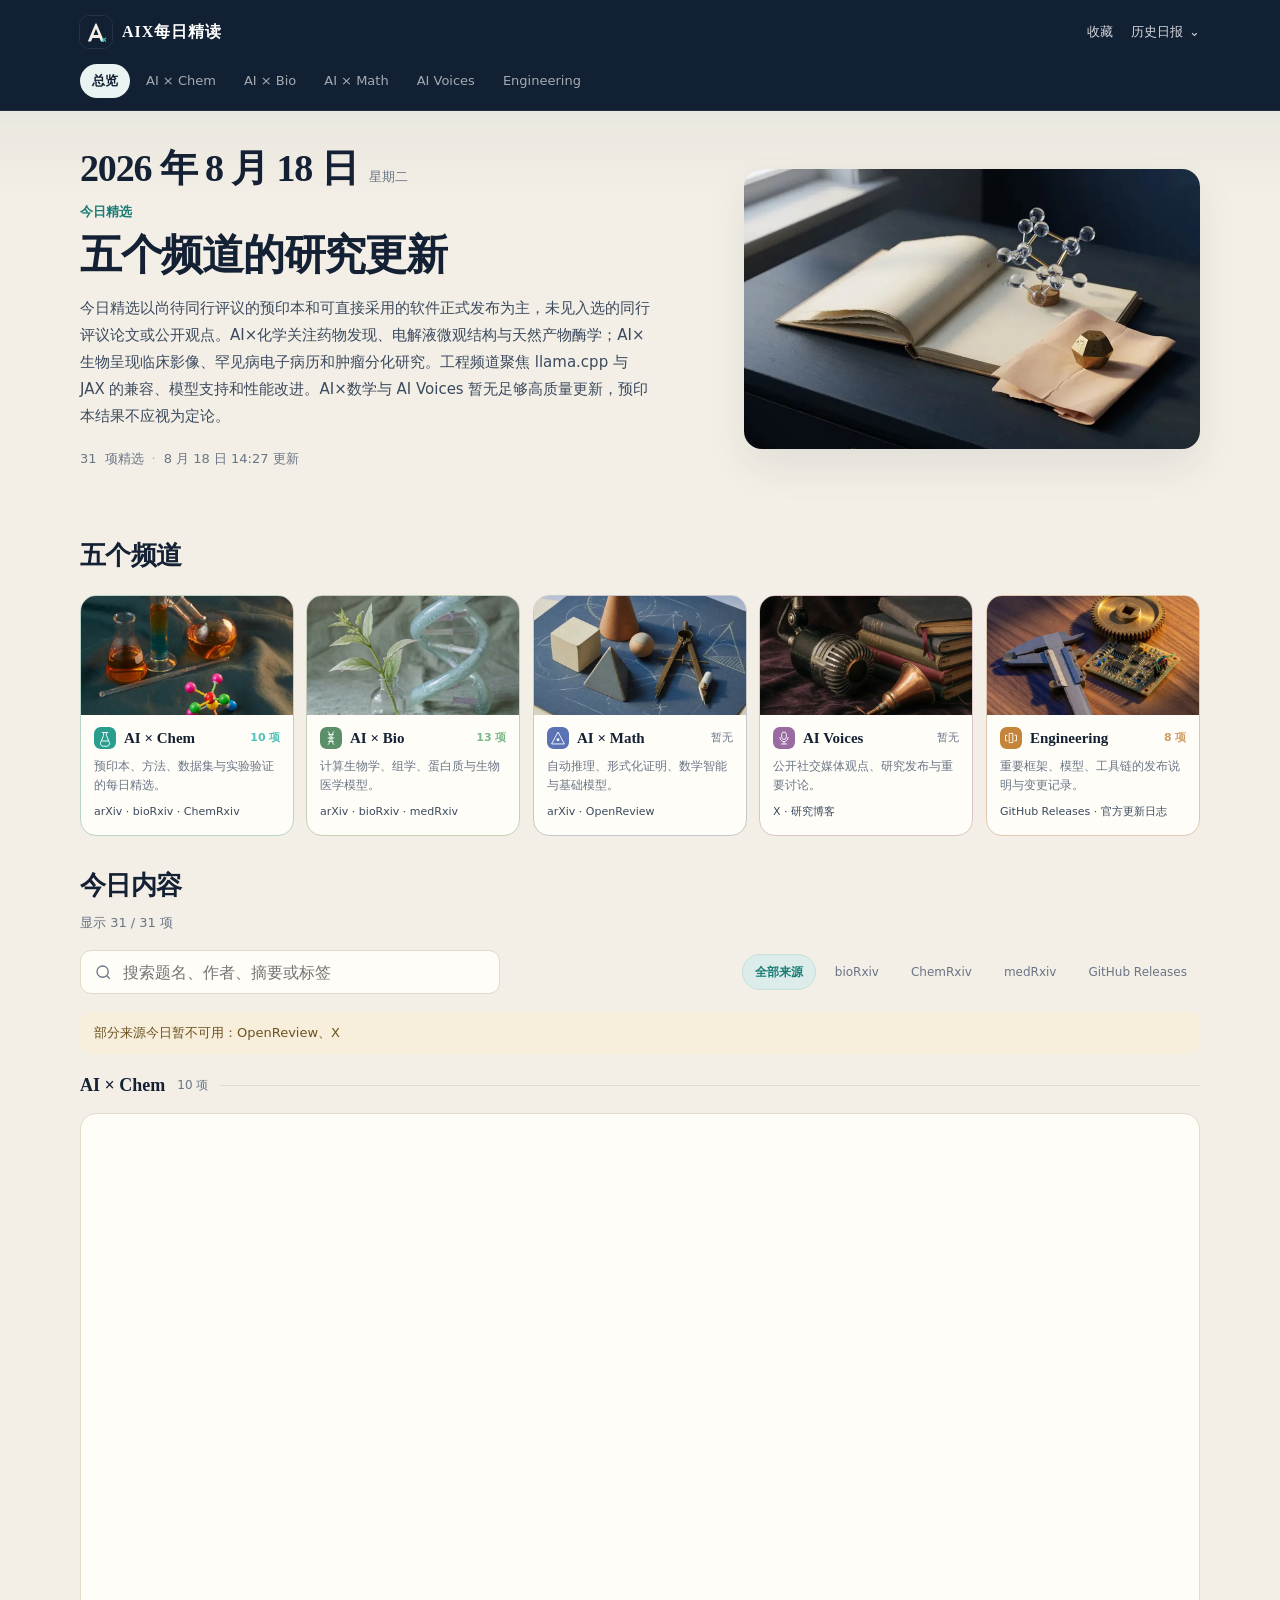
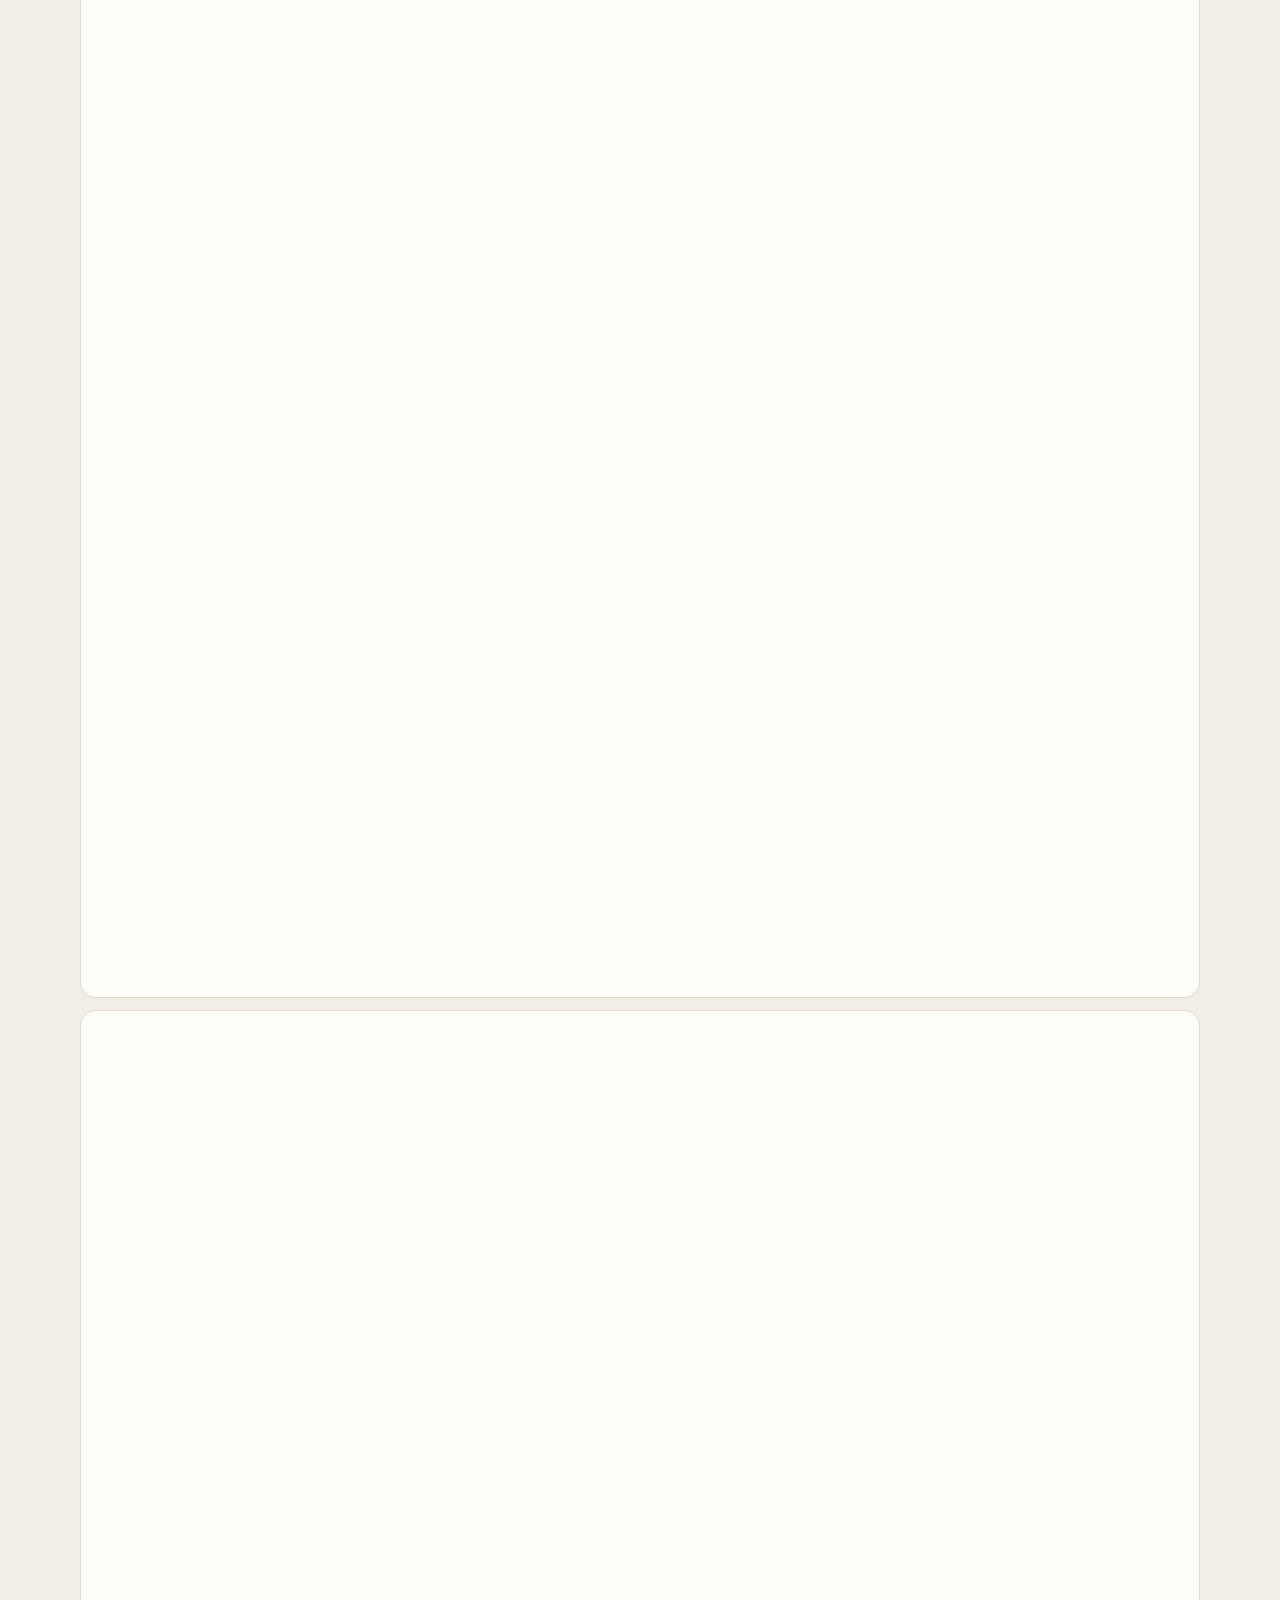
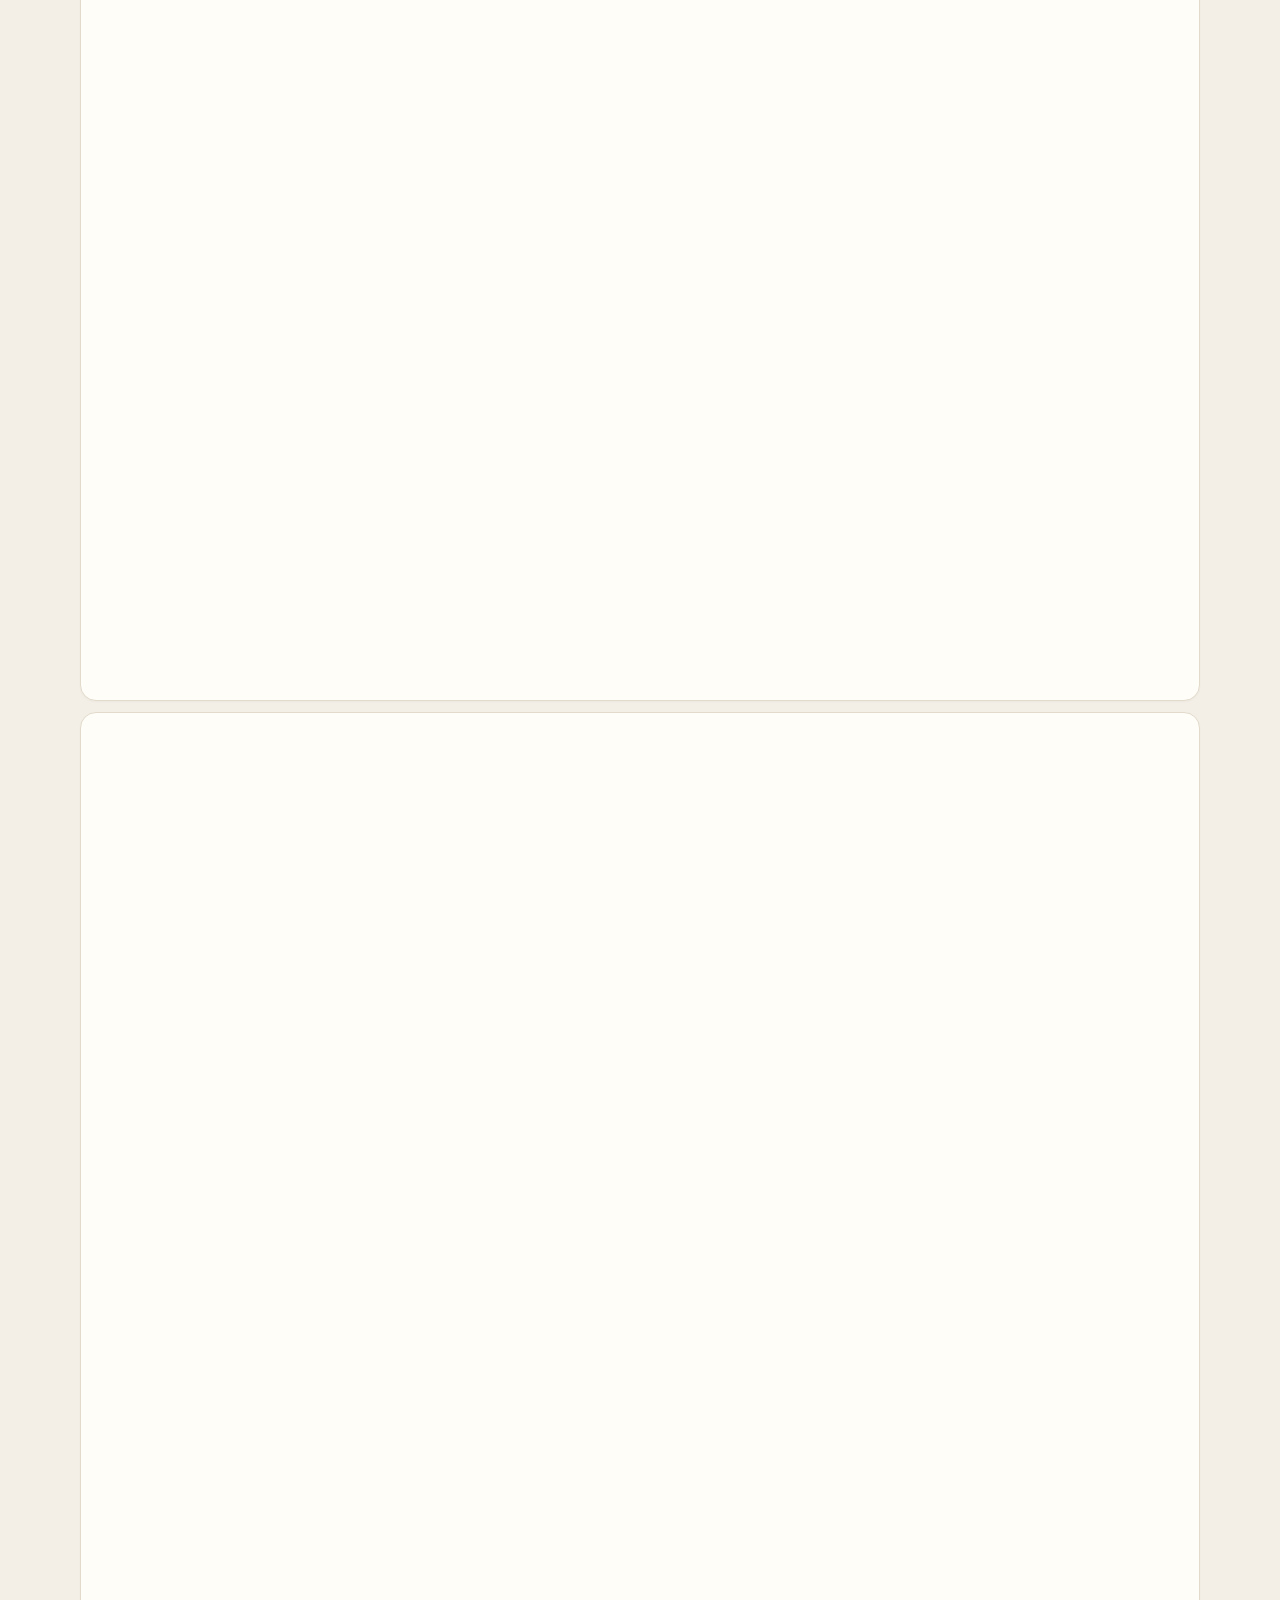
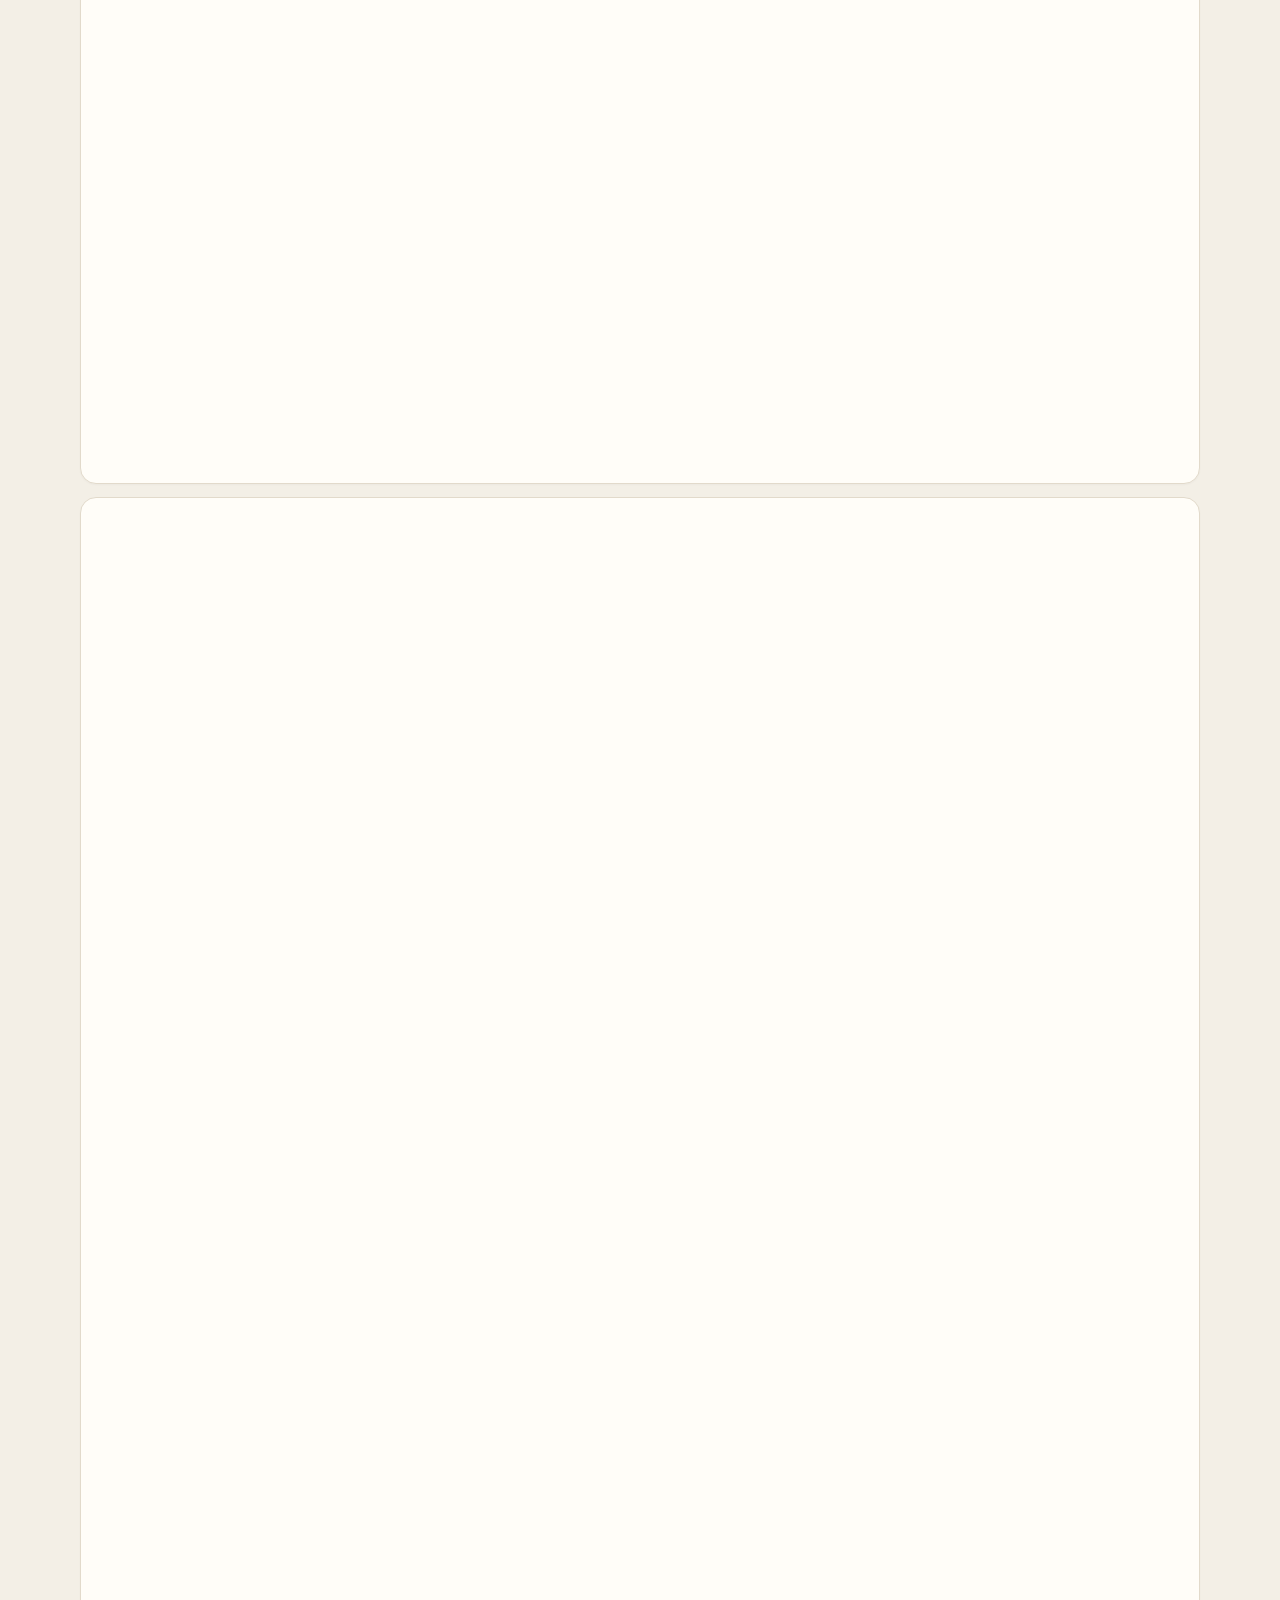
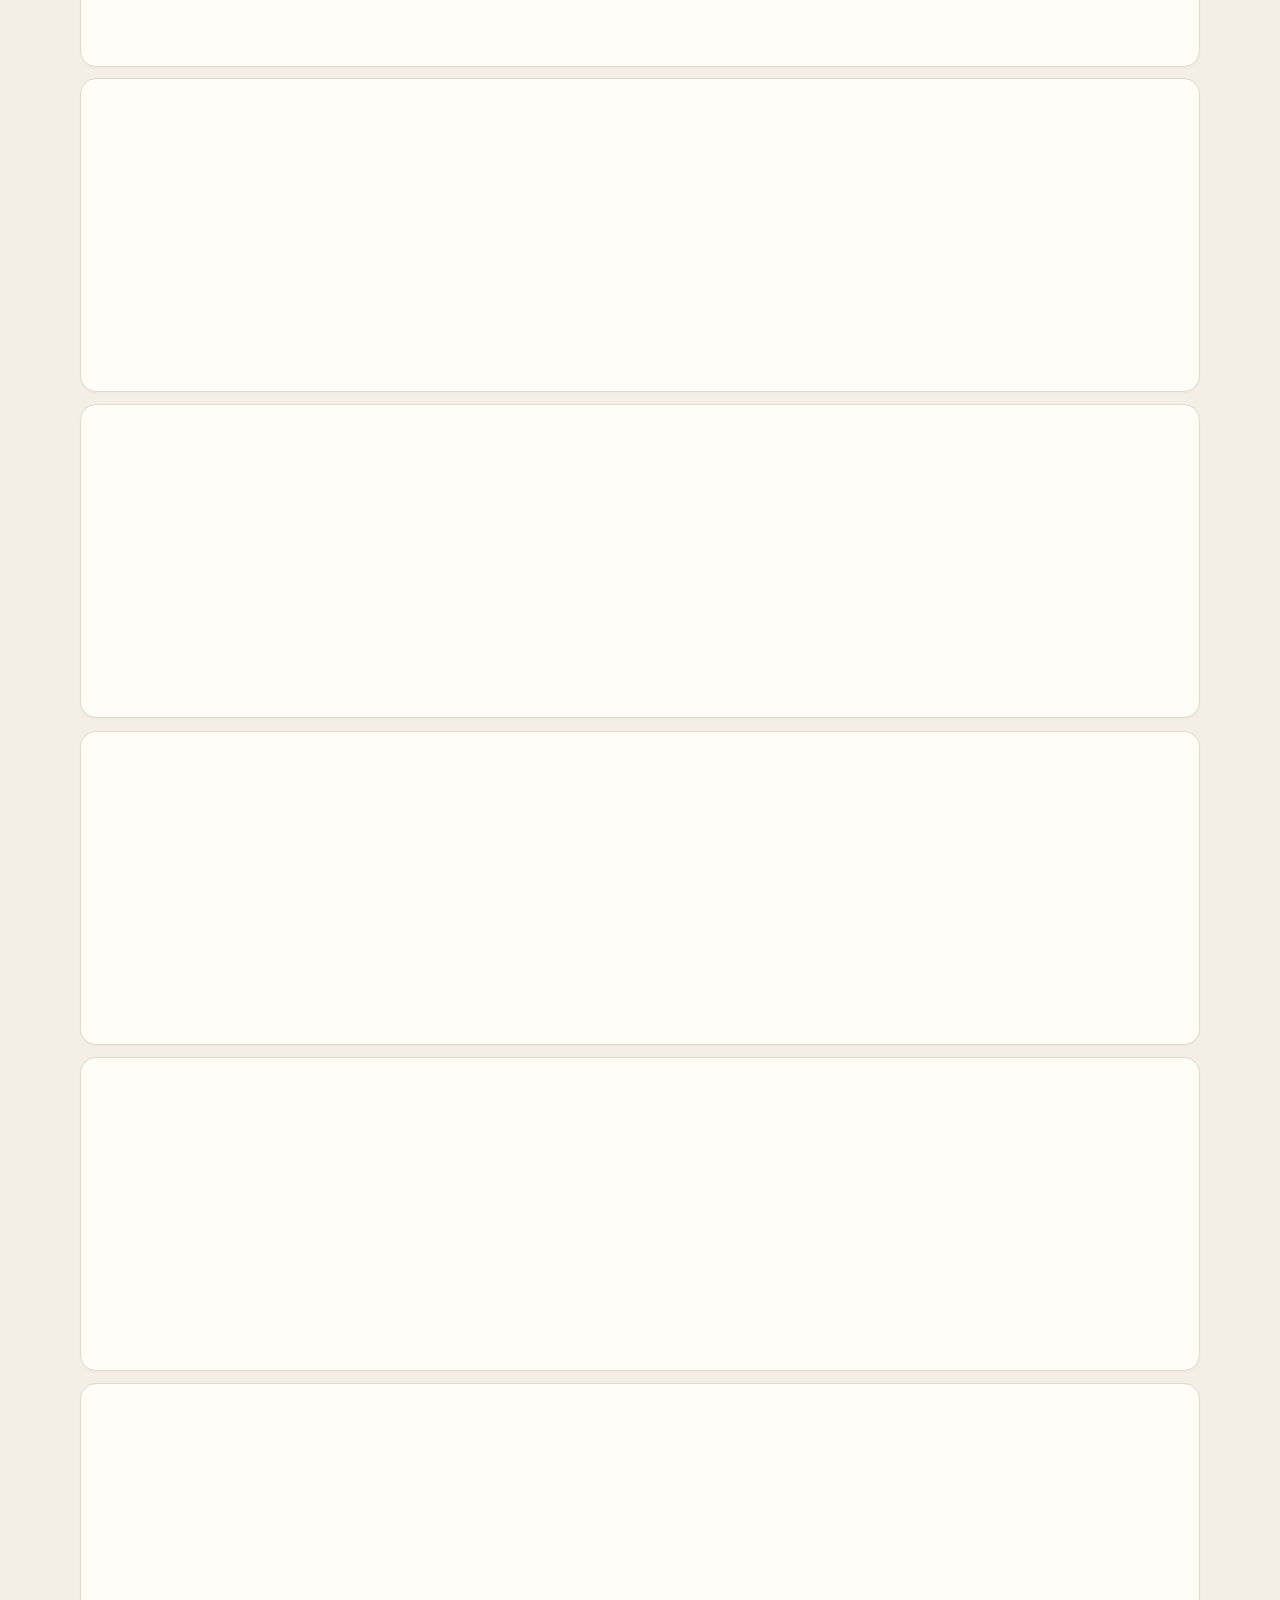
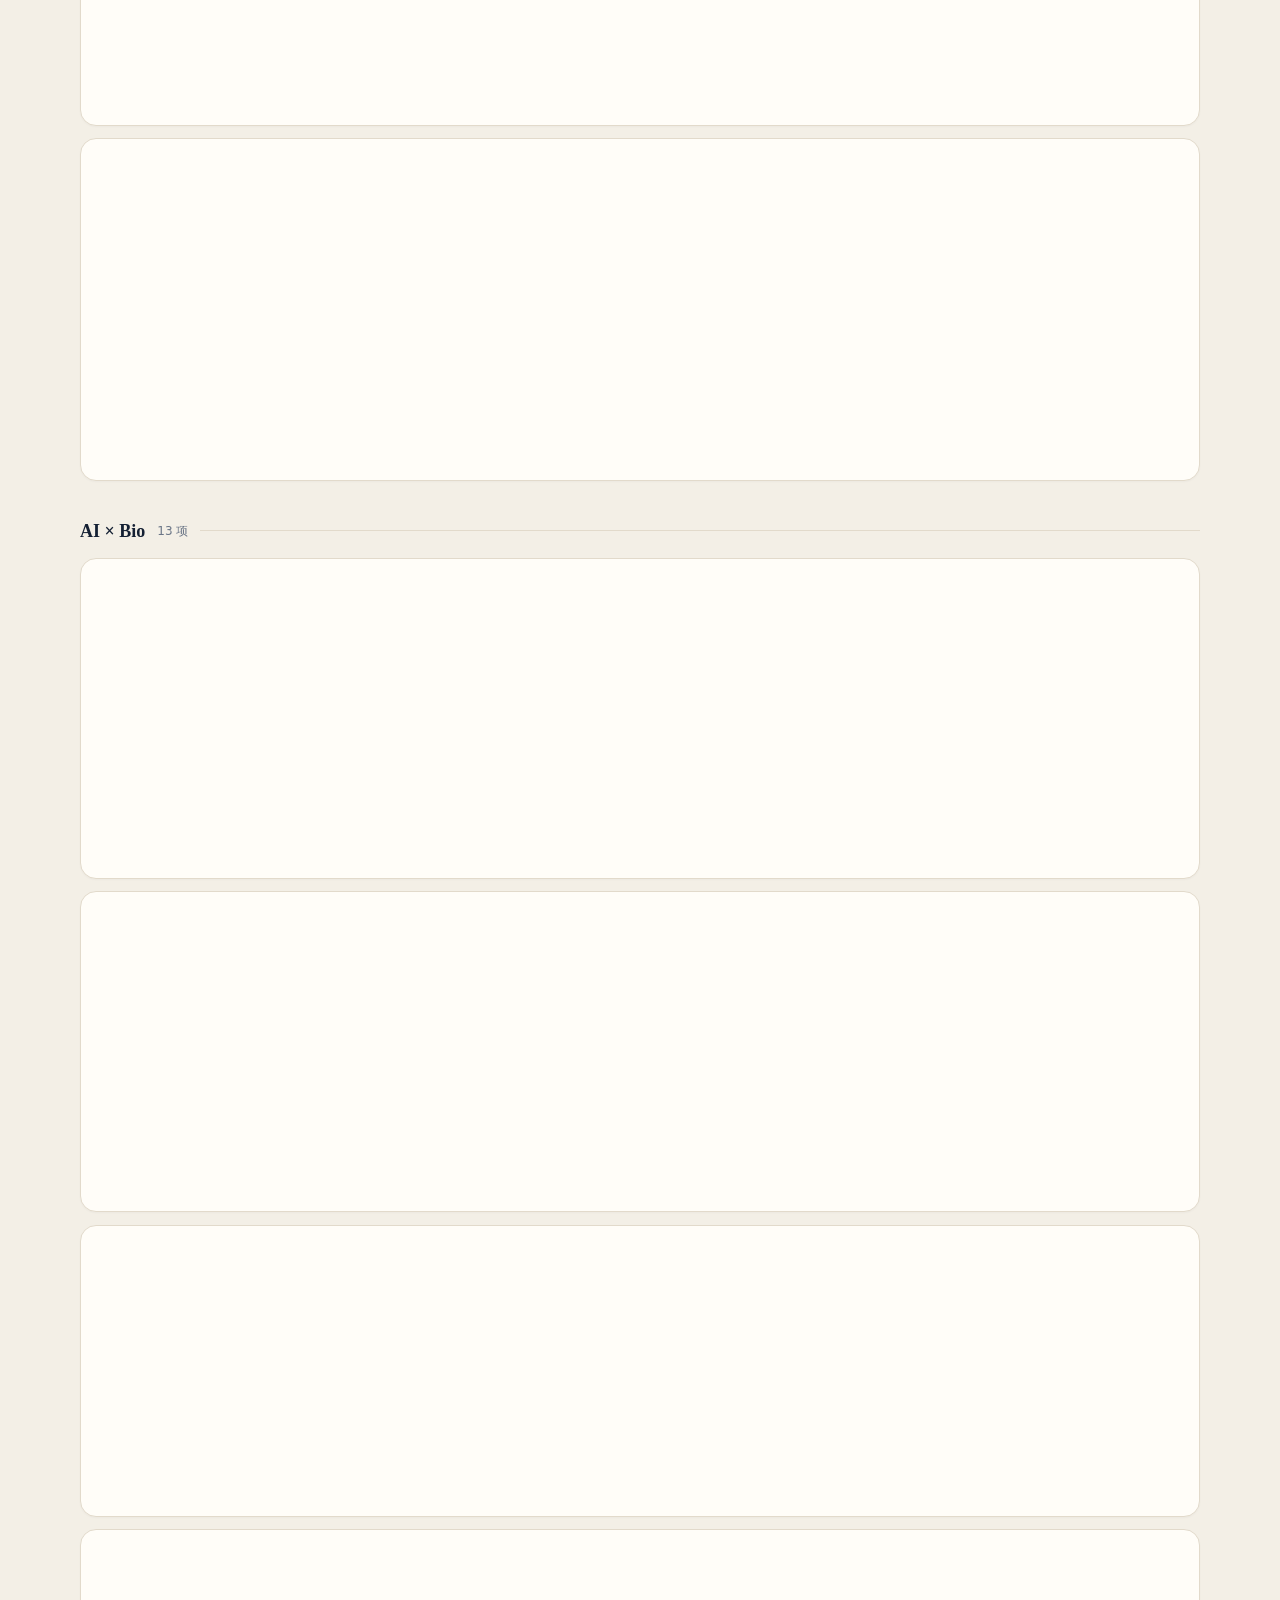
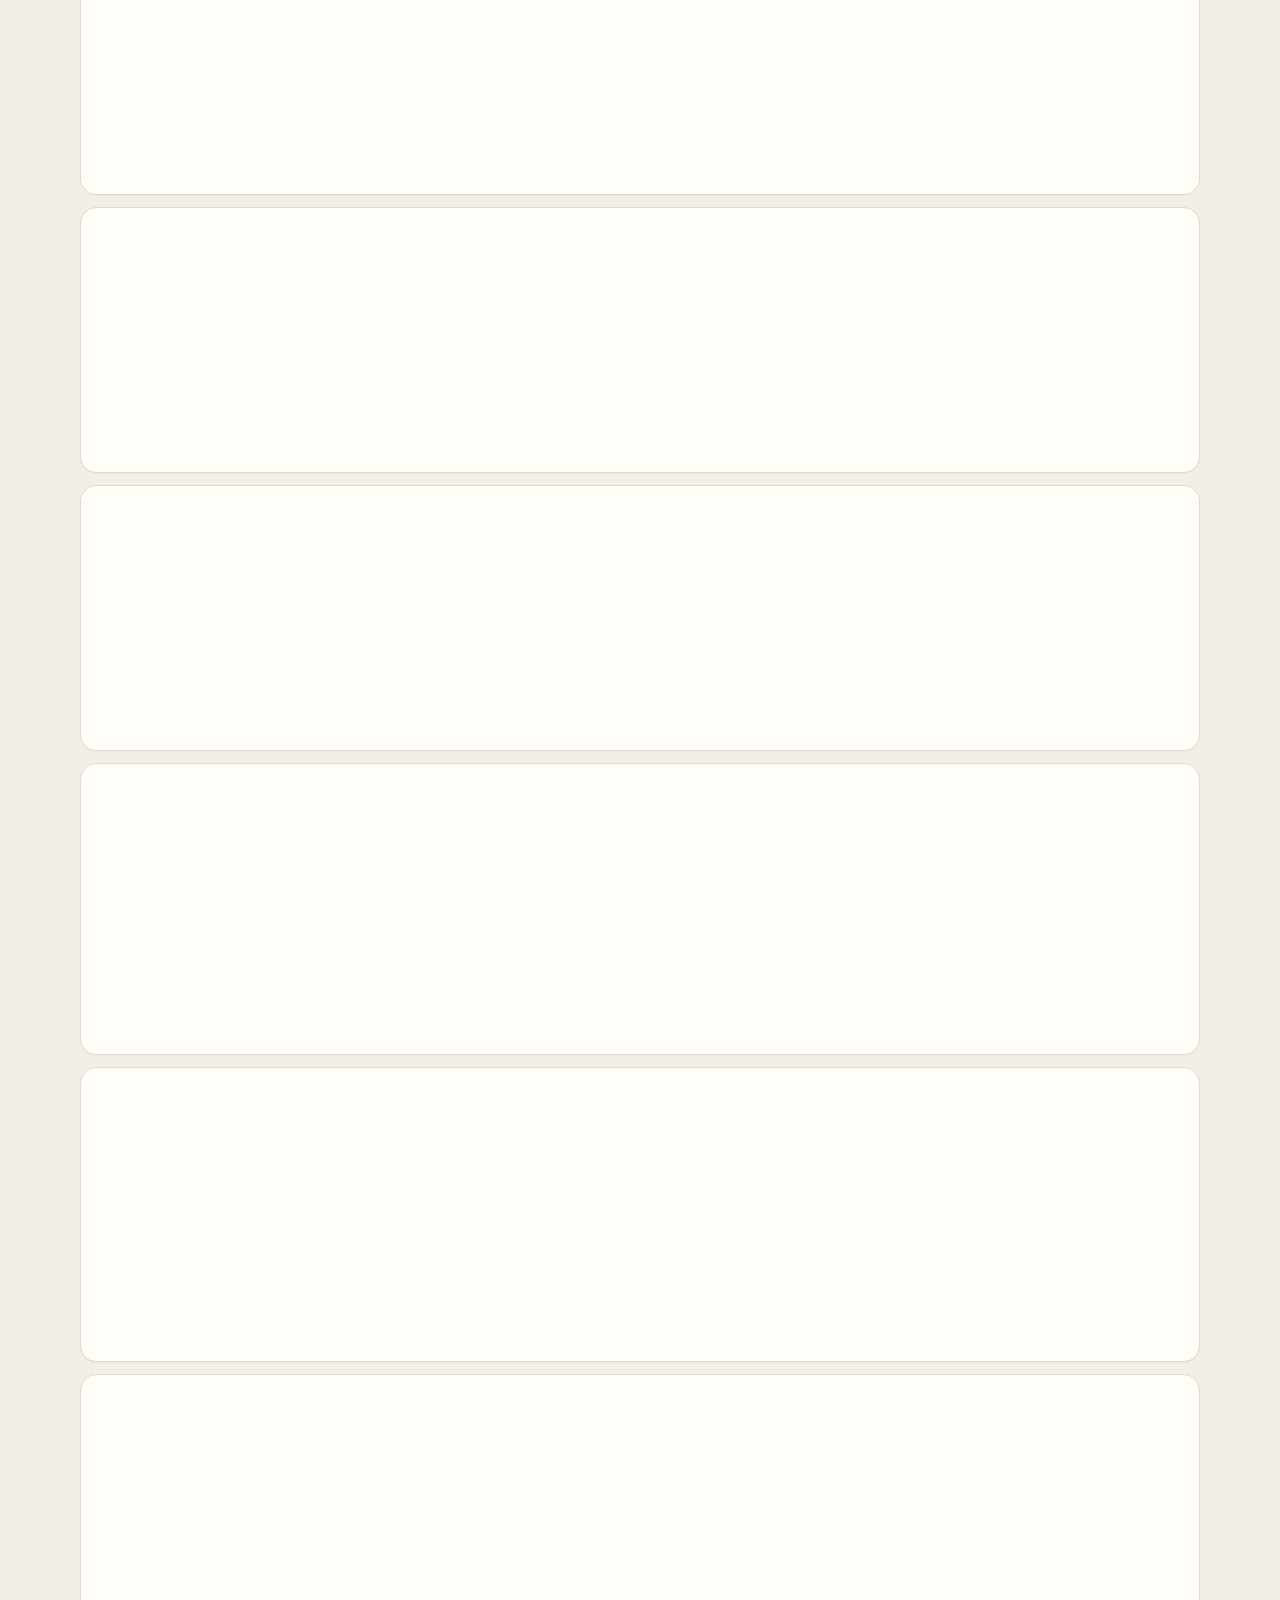
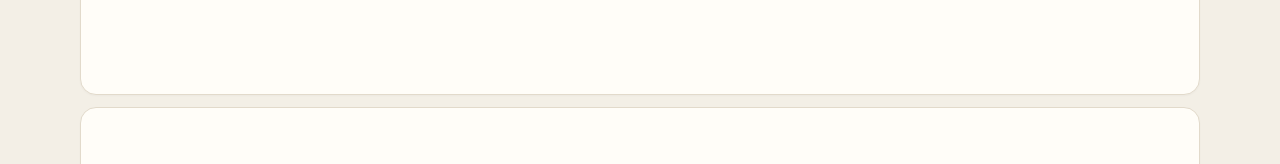
==== commit 0328b800: "site: rename to AIX每日精读 and move Pages to ai-x-daily - Brand and canonical URL now use AIX每日精读 / ai-" ====
--- a/public/index.html
+++ b/public/index.html
@@ -3,17 +3,17 @@
 <head>
   <meta charset="utf-8">
   <meta name="viewport" content="width=device-width, initial-scale=1">
-  <meta name="description" content="化学、生物、数学、公开观点与工程更新的每日精选。">
+  <meta name="description" content="AIX每日精读：化学、生物、数学、公开观点与工程更新的每日精选。">
   <meta name="theme-color" content="#122033">
-  <meta property="og:title" content="AIX Daily">
+  <meta property="og:title" content="AIX每日精读">
   <meta property="og:description" content="化学、生物、数学、公开观点与工程更新的每日精选。">
-  <meta property="og:image" content="https://zichenwang114514.github.io/ai-chem-daily/assets/art/hero.jpg">
-  <title>AIX Daily</title>
+  <meta property="og:image" content="https://zichenwang114514.github.io/ai-x-daily/assets/art/hero.jpg">
+  <title>AIX每日精读</title>
   <link rel="icon" href="assets/favicon.svg" type="image/svg+xml">
-  <link rel="preconnect" href="https://fonts.googleapis.com">
-  <link rel="preconnect" href="https://fonts.gstatic.com" crossorigin>
-  <link href="https://fonts.googleapis.com/css2?family=IBM+Plex+Sans:wght@400;500;600;700&family=Noto+Serif+SC:wght@600;700&display=swap" rel="stylesheet">
   <link rel="stylesheet" href="assets/styles.css">
+  <link rel="preload" as="image" href="assets/art/hero.webp" type="image/webp" fetchpriority="high">
+  <link rel="preload" as="fetch" href="data/daily/latest.json" crossorigin>
+  <link rel="preload" as="fetch" href="api/v1/manifest.json" crossorigin>
 </head>
 <body data-page="home" data-root="">
   <a class="skip-link" href="#papers">跳到日报内容</a>
@@ -21,21 +21,24 @@
   <header class="site-header">
     <div class="shell site-header__inner">
       <nav class="topbar" aria-label="主要导航">
-        <a class="brand" href="./" aria-label="AIX Daily 首页">
+        <a class="brand" href="./" aria-label="AIX每日精读首页">
           <img class="brand__mark" src="assets/logo.svg" width="36" height="36" alt="">
-          <span class="brand__name">AIX Daily</span>
+          <span class="brand__name">AIX每日精读</span>
         </a>
         <div class="topbar__actions">
-          <button class="history-button" id="history-button" type="button" aria-expanded="false" aria-controls="history-panel">
-            历史日报
-            <span aria-hidden="true">⌄</span>
-          </button>
-          <div class="history-panel" id="history-panel" hidden>
-            <div class="history-panel__head">
-              <strong>历史日报</strong>
-              <span>按日期查阅已发布内容</span>
+          <a class="library-link" href="library/">收藏<span class="library-count" data-library-count hidden></span></a>
+          <div class="history-anchor">
+            <button class="history-button" id="history-button" type="button" aria-expanded="false" aria-controls="history-panel">
+              历史日报
+              <span aria-hidden="true">⌄</span>
+            </button>
+            <div class="history-panel" id="history-panel" hidden>
+              <div class="history-panel__head">
+                <strong>历史日报</strong>
+                <span>按日期查阅已发布内容</span>
+              </div>
+              <div id="history-list" class="history-list" aria-live="polite"></div>
             </div>
-            <div id="history-list" class="history-list" aria-live="polite"></div>
           </div>
         </div>
       </nav>
@@ -69,7 +72,10 @@
         </p>
       </div>
       <figure class="hero__art">
-        <img id="hero-art" src="assets/art/hero.jpg" width="960" height="540" alt="">
+        <picture>
+          <source id="hero-art-webp" srcset="assets/art/hero.webp" type="image/webp">
+          <img id="hero-art" src="assets/art/hero.jpg" width="960" height="540" alt="" fetchpriority="high" decoding="async">
+        </picture>
       </figure>
     </div>
   </section>
@@ -104,7 +110,10 @@
       <p class="source-note" id="source-note" hidden></p>
       <div id="paper-groups" class="paper-groups" aria-live="polite"></div>
       <div id="empty-state" class="empty-state" hidden>
-        <img src="assets/art/empty.jpg" width="320" height="320" alt="">
+        <picture>
+          <source id="empty-art-webp" type="image/webp">
+          <img id="empty-art" width="320" height="320" alt="" loading="lazy" decoding="async">
+        </picture>
         <div>
           <strong id="empty-title">今日暂无精选</strong>
           <p id="empty-text">这一天没有达到收录标准的更新。可在上方打开历史日报。</p>
@@ -132,13 +141,14 @@
   <footer class="site-footer">
     <div class="shell footer-grid">
       <div>
-        <strong>AIX Daily</strong>
+        <strong>AIX每日精读</strong>
         <p>化学、生物、数学、公开观点与工程更新的每日精选。</p>
       </div>
       <div class="footer-note">
         <p>预印本、公开观点与软件发布均请结合原始来源判断。</p>
         <p id="footer-date">—</p>
         <p class="footer-links">
+          <a href="library/">收藏</a>
           <a href="task/">运行说明</a>
           <a href="api/v1/manifest.json">接口清单</a>
         </p>
@@ -153,6 +163,7 @@
         <div class="paper-card__topline">
           <span class="source-badge"></span>
           <span class="topic-label"></span>
+          <button class="save-button" type="button" aria-pressed="false">收藏</button>
         </div>
         <h3><a class="paper-title" target="_blank" rel="noopener noreferrer"></a></h3>
         <p class="paper-meta"></p>
@@ -163,6 +174,11 @@
           <summary>查看原文摘要</summary>
           <p class="abstract-text"></p>
         </details>
+        <div class="note-block" hidden>
+          <label class="note-label">笔记</label>
+          <textarea class="note-field" rows="3" placeholder="记下要核对的实验、可复用的方法，或下次精读时要看的部分。"></textarea>
+          <p class="note-status" aria-live="polite"></p>
+        </div>
       </div>
     </article>
   </template>
--- a/public/assets/styles.css
+++ b/public/assets/styles.css
@@ -13,8 +13,8 @@
   --navy: #122033;
   --navy-2: #1a2b42;
   --shadow: 0 18px 40px rgba(20, 32, 51, 0.08);
-  --serif: "Noto Serif SC", "Source Han Serif SC", "Songti SC", "Times New Roman", serif;
-  --sans: "IBM Plex Sans", "Noto Sans SC", "PingFang SC", "Microsoft YaHei", system-ui, sans-serif;
+  --serif: "Songti SC", "Source Han Serif SC", "Noto Serif SC", "SimSun", "Times New Roman", serif;
+  --sans: "PingFang SC", "Noto Sans SC", "Microsoft YaHei", "Segoe UI", system-ui, sans-serif;
   --chem: #2a9d8f;
   --bio: #5b8f6a;
   --math: #5b73b5;
@@ -65,8 +65,7 @@
   top: 0;
   z-index: 30;
   color: #fff;
-  background: rgba(18, 32, 51, 0.94);
-  backdrop-filter: blur(18px);
+  background: var(--navy);
   border-bottom: 1px solid rgba(255, 255, 255, 0.08);
 }
 .site-header__inner { position: relative; }
@@ -90,10 +89,39 @@
 }
 .brand__name {
   color: #fff;
-  font-weight: 700;
-  letter-spacing: 0.04em;
-}
-.topbar__actions { position: relative; }
+  font-family: var(--serif);
+  font-weight: 700;
+  letter-spacing: 0.06em;
+}
+.topbar__actions {
+  display: flex;
+  gap: 18px;
+  align-items: center;
+}
+.library-link {
+  display: inline-flex;
+  gap: 6px;
+  align-items: center;
+  color: rgba(255, 255, 255, 0.82);
+  font-size: 13px;
+  text-decoration: none;
+}
+.library-link:hover,
+.library-link:focus-visible,
+.library-link.is-active { color: #fff; }
+.library-link.is-active { font-weight: 700; }
+.library-count {
+  min-width: 18px;
+  padding: 0 6px;
+  color: var(--navy);
+  background: #e9f3f1;
+  border-radius: 999px;
+  font-size: 11px;
+  font-weight: 700;
+  line-height: 18px;
+  text-align: center;
+}
+.history-anchor { position: relative; }
 .history-button {
   display: inline-flex;
   gap: 6px;
@@ -275,14 +303,15 @@
   overflow: hidden;
   color: inherit;
   background: var(--card);
-  border: 1px solid var(--line);
+  border: 1px solid color-mix(in srgb, var(--channel-accent, var(--teal)) 28%, var(--line));
   border-radius: 16px;
   text-decoration: none;
+  contain: content;
   transition: transform 0.18s ease, box-shadow 0.18s ease, border-color 0.18s ease;
 }
 .channel-card:hover,
 .channel-card:focus-visible {
-  border-color: #cfc5b1;
+  border-color: var(--channel-accent, var(--teal));
   box-shadow: var(--shadow);
   transform: translateY(-2px);
 }
@@ -303,6 +332,7 @@
   width: 22px;
   height: 22px;
   border-radius: 6px;
+  background: color-mix(in srgb, var(--channel-accent, var(--teal)) 18%, transparent);
 }
 .channel-card h3 {
   margin: 0;
@@ -312,7 +342,7 @@
   line-height: 1.3;
 }
 .channel-card__count {
-  color: var(--teal);
+  color: var(--channel-accent, var(--teal));
   font-size: 11px;
   font-weight: 700;
   white-space: nowrap;
@@ -429,6 +459,8 @@
   border: 1px solid var(--line);
   border-radius: 16px;
   box-shadow: 0 1px 2px rgba(20, 34, 56, 0.03);
+  content-visibility: auto;
+  contain-intrinsic-size: auto 200px;
   transition: transform 0.18s ease, box-shadow 0.18s ease, border-color 0.18s ease;
 }
 .paper-card:hover {
@@ -449,9 +481,97 @@
   display: flex;
   gap: 10px;
   align-items: center;
+  margin-bottom: 6px;
+}
+.save-button {
+  margin-left: auto;
+  padding: 4px 10px;
+  color: var(--sub);
+  background: transparent;
+  border: 1px solid var(--line);
+  border-radius: 999px;
+  cursor: pointer;
+  font-size: 12px;
+}
+.save-button:hover,
+.save-button:focus-visible {
+  color: var(--teal);
+  border-color: #c6e0dc;
+}
+.save-button.is-saved {
+  color: var(--teal);
+  background: var(--teal-soft);
+  border-color: #c6e0dc;
+  font-weight: 700;
+}
+.note-block { margin-top: 12px; }
+.note-label {
+  display: block;
+  margin-bottom: 6px;
+  color: var(--teal);
+  font-size: 12px;
+  font-weight: 700;
+}
+.note-field {
+  width: 100%;
+  min-height: 88px;
+  padding: 10px 12px;
+  color: var(--ink);
+  background: #f6f1e7;
+  border: 1px solid var(--line);
+  border-radius: 10px;
+  resize: vertical;
+  outline: none;
+  line-height: 1.65;
+}
+.note-field:focus {
+  border-color: var(--teal);
+  box-shadow: 0 0 0 3px rgba(27, 125, 118, 0.12);
+}
+.note-status {
+  min-height: 1.2em;
+  margin: 6px 0 0;
+  color: var(--sub);
+  font-size: 12px;
+}
+
+.library-layout {
+  display: grid;
+  grid-template-columns: 220px minmax(0, 1fr);
+  gap: 28px;
+  align-items: start;
+}
+.tag-rail h2 {
+  margin: 28px 0 12px;
+  font-family: var(--serif);
+  font-size: 18px;
+}
+.tag-rail__list { display: grid; gap: 4px; }
+.tag-rail__item {
+  display: flex;
+  align-items: center;
   justify-content: space-between;
-  margin-bottom: 6px;
-}
+  width: 100%;
+  padding: 8px 10px;
+  color: var(--ink-soft);
+  background: transparent;
+  border: 0;
+  border-radius: 8px;
+  cursor: pointer;
+  font-size: 13px;
+  text-align: left;
+}
+.tag-rail__item:hover,
+.tag-rail__item:focus-visible { background: #f3eee4; color: var(--ink); }
+.tag-rail__item.is-active {
+  color: var(--teal);
+  background: var(--teal-soft);
+  font-weight: 700;
+}
+.tag-rail__item span { color: var(--sub); font-size: 12px; font-weight: 500; }
+.library-toolbar { align-items: center; }
+.library-actions { display: flex; gap: 8px; flex-wrap: wrap; justify-content: flex-end; }
+.library-page .hero__inner { grid-template-columns: 1fr; }
 .source-badge {
   color: var(--teal);
   font-size: 11px;
@@ -542,6 +662,8 @@
   background: var(--card);
   border: 1px solid var(--line);
   border-radius: 16px;
+  content-visibility: auto;
+  contain-intrinsic-size: auto 240px;
 }
 .activity-panel__head {
   display: flex;
@@ -689,6 +811,15 @@
 }
 
 @media (max-width: 980px) {
+  .library-layout { grid-template-columns: 1fr; gap: 8px; }
+  .tag-rail h2 { margin-top: 8px; }
+  .tag-rail__list {
+    display: flex;
+    gap: 6px;
+    overflow-x: auto;
+    padding-bottom: 6px;
+  }
+  .tag-rail__item { flex: 0 0 auto; width: auto; }
   .hero__inner { grid-template-columns: 1fr; gap: 22px; }
   .hero__art img { height: 200px; }
   .channel-cards {
@@ -707,7 +838,8 @@
 @media (max-width: 820px) {
   .toolbar { align-items: stretch; flex-direction: column; }
   .search-box { width: 100%; }
-  .filter-group { justify-content: flex-start; }
+  .filter-group,
+  .library-actions { justify-content: flex-start; }
 }
 
 @media (max-width: 600px) {
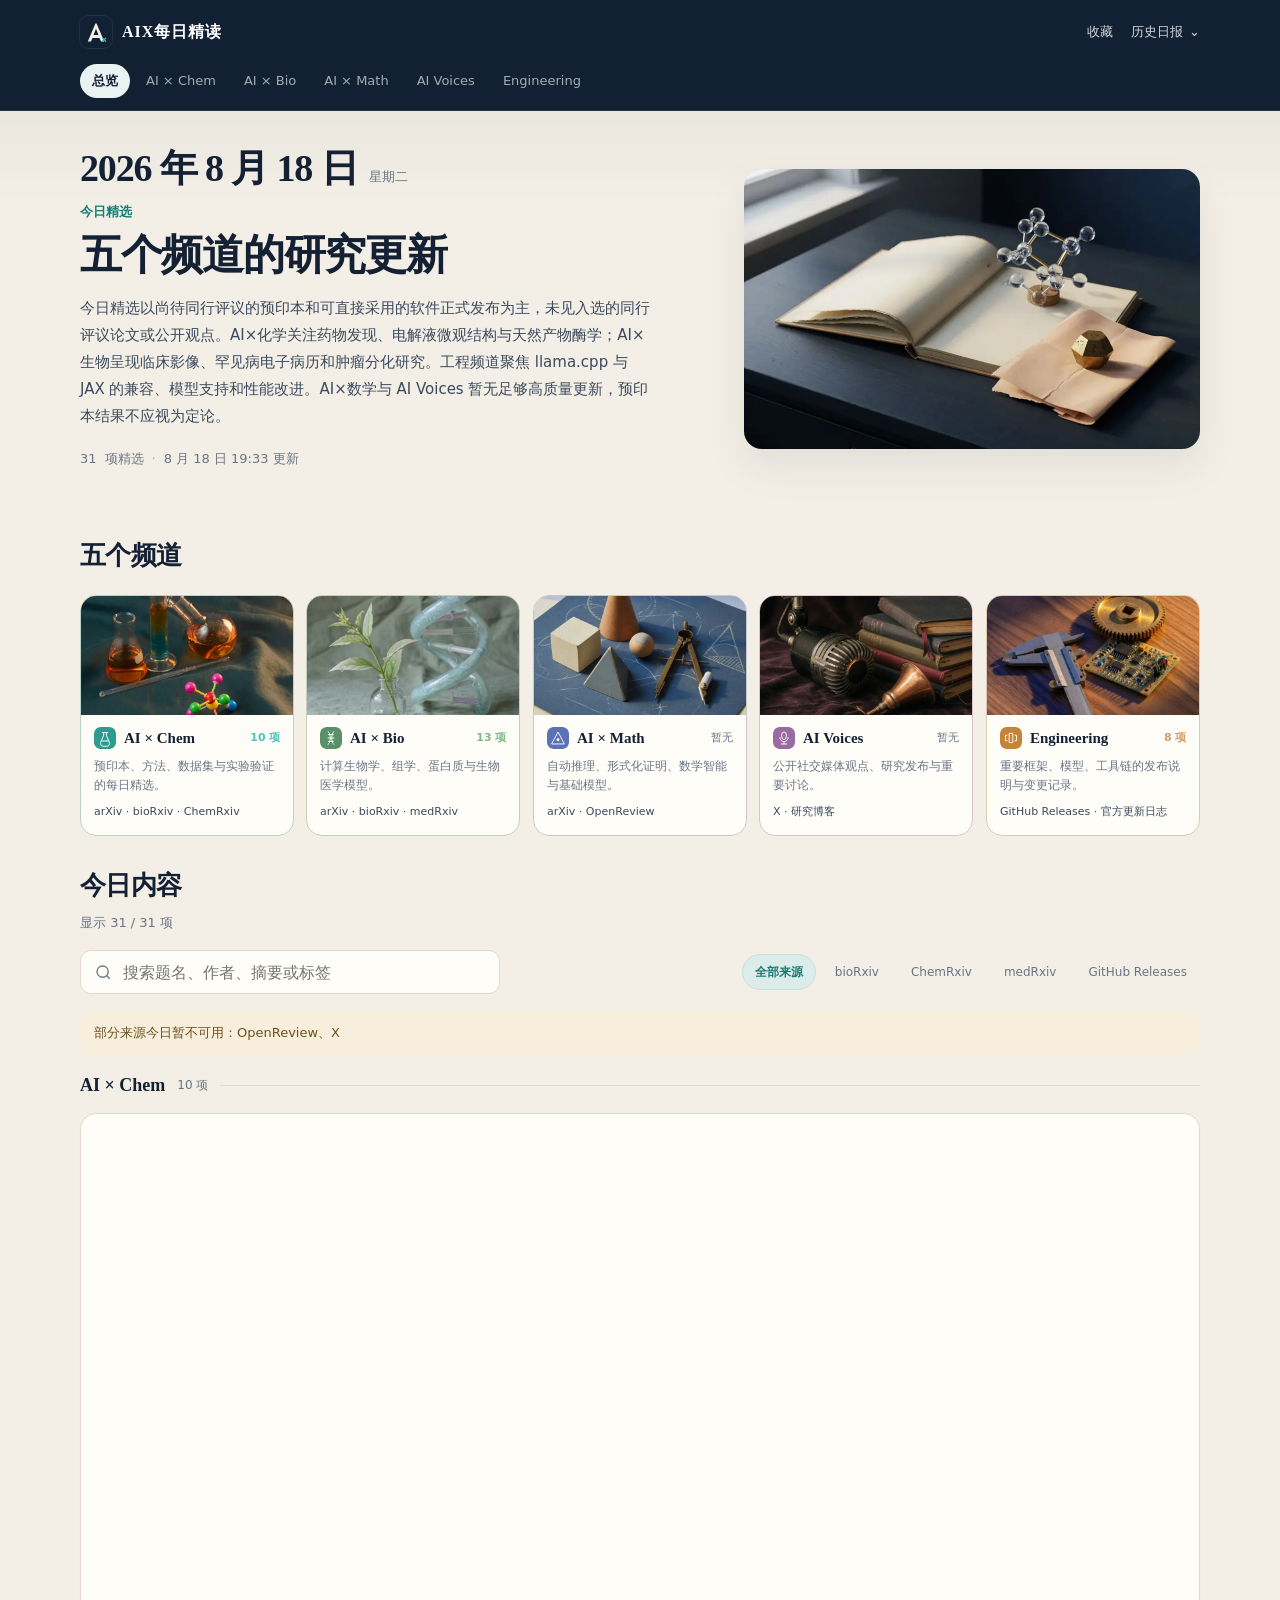
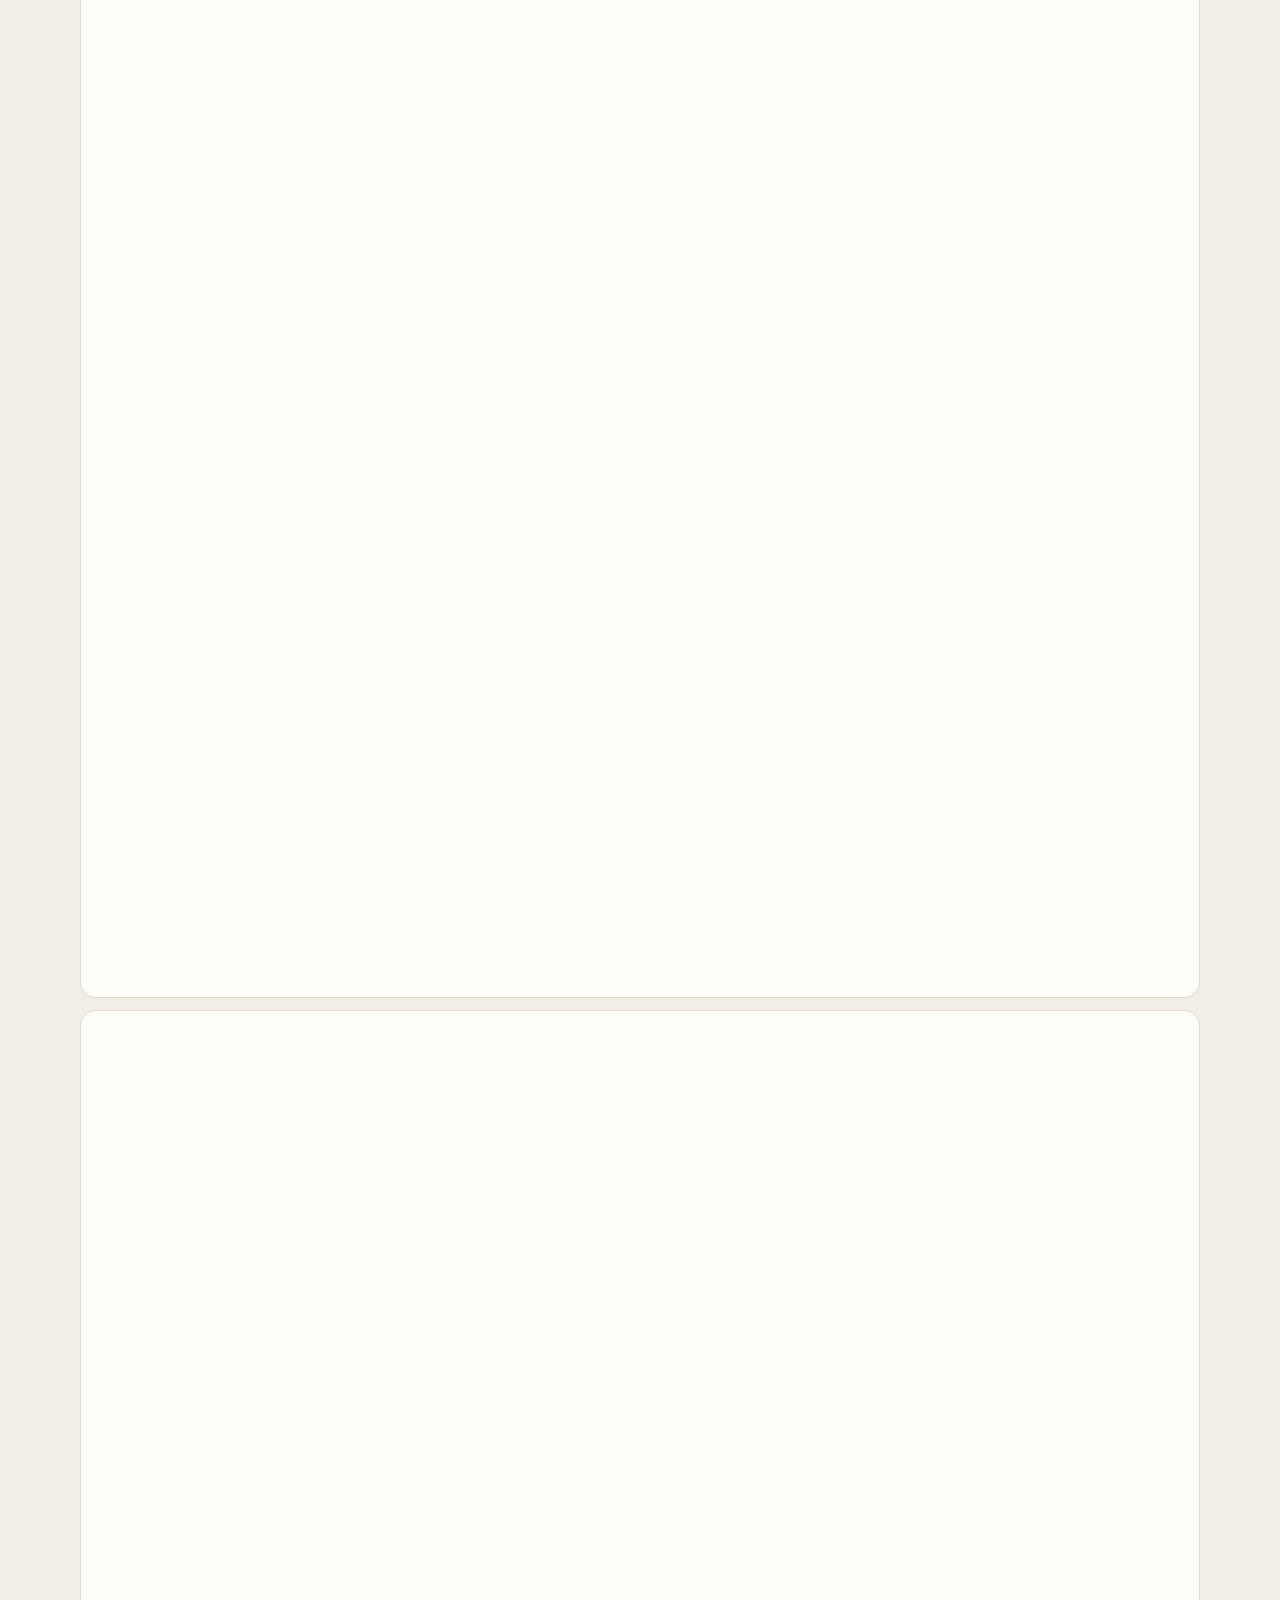
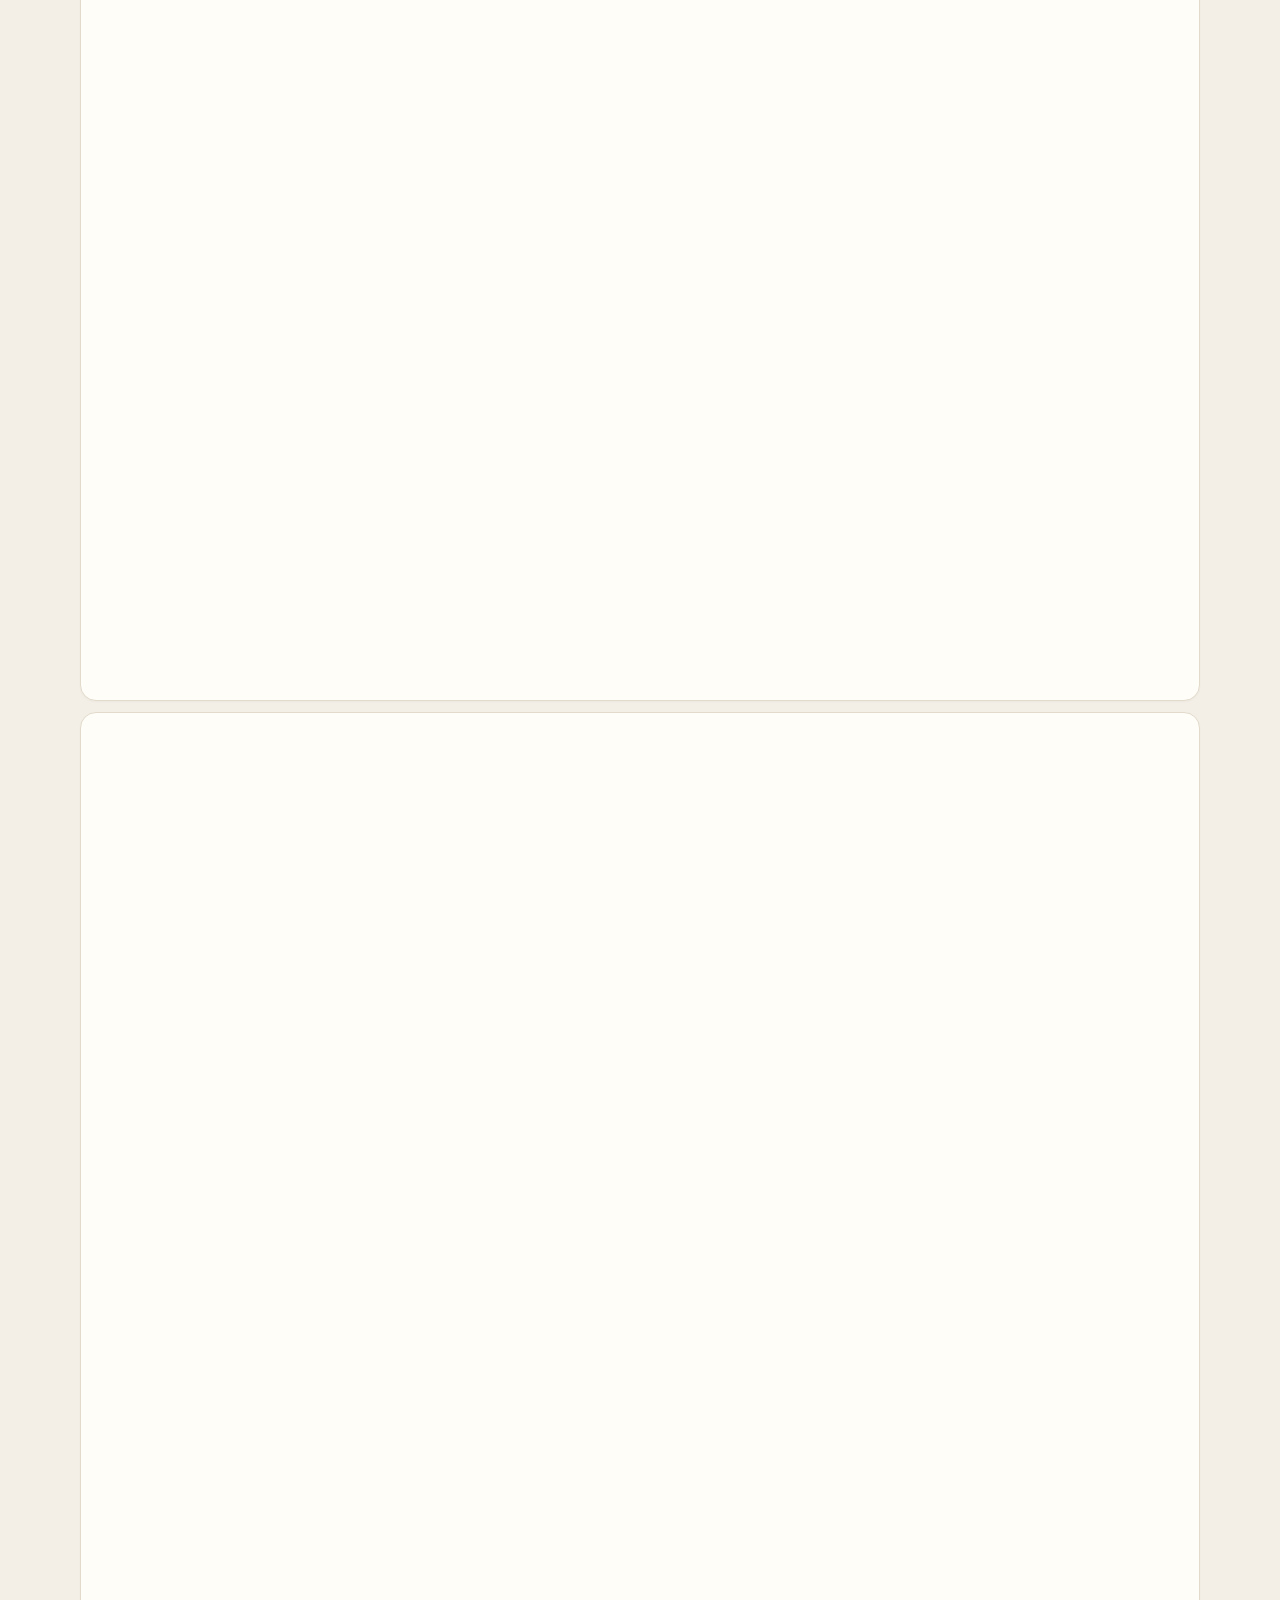
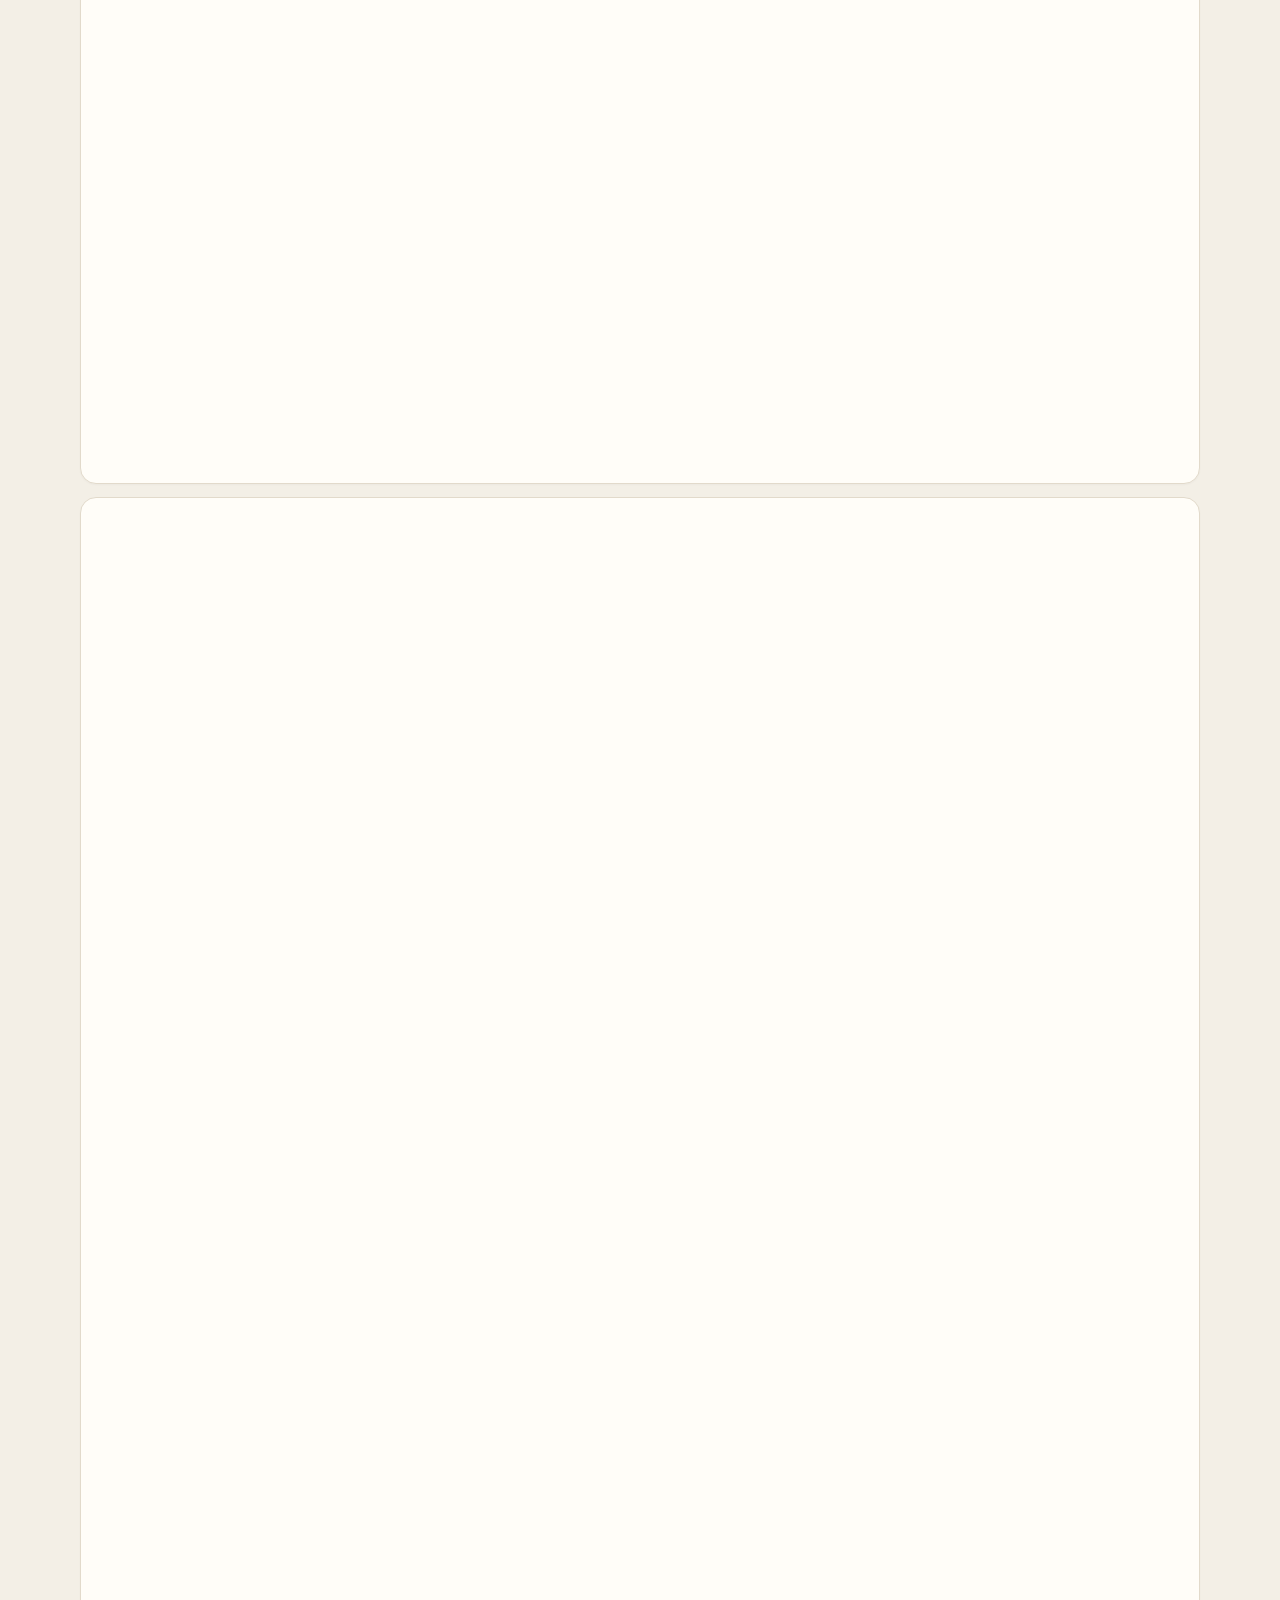
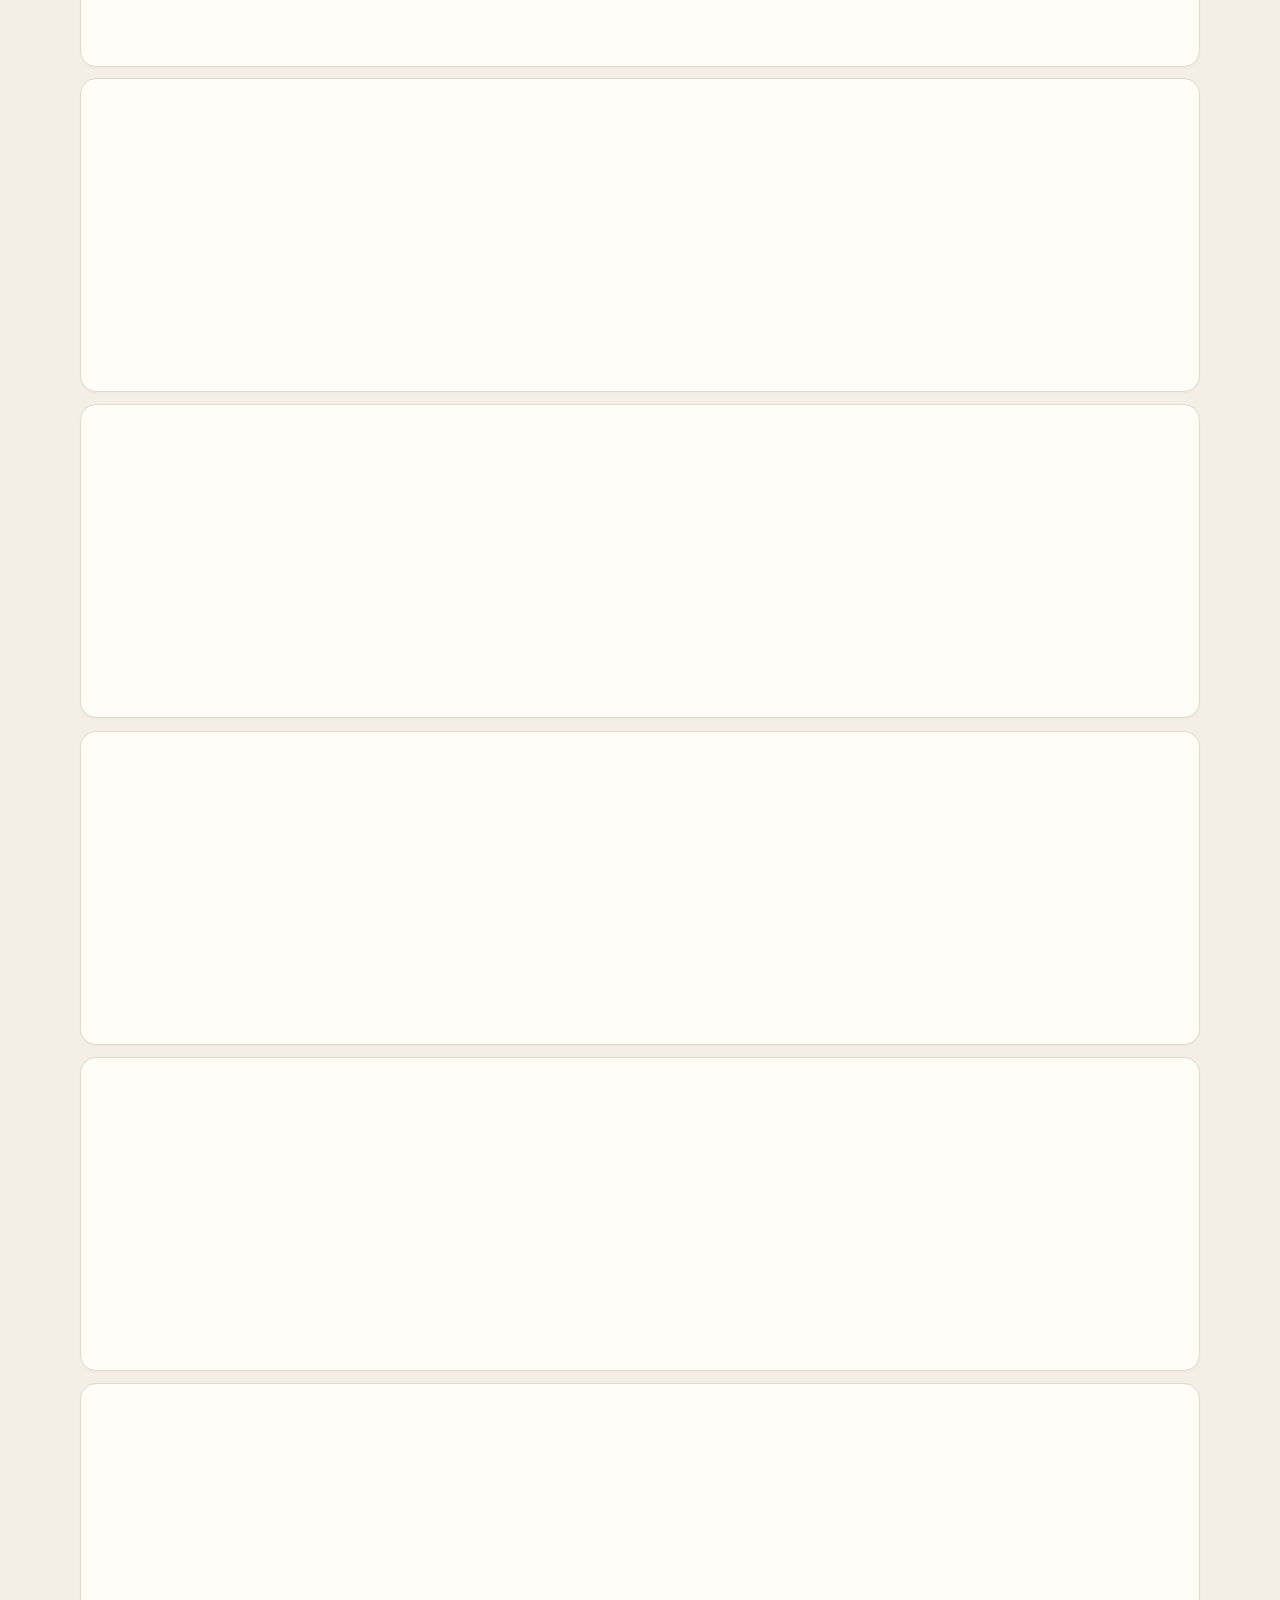
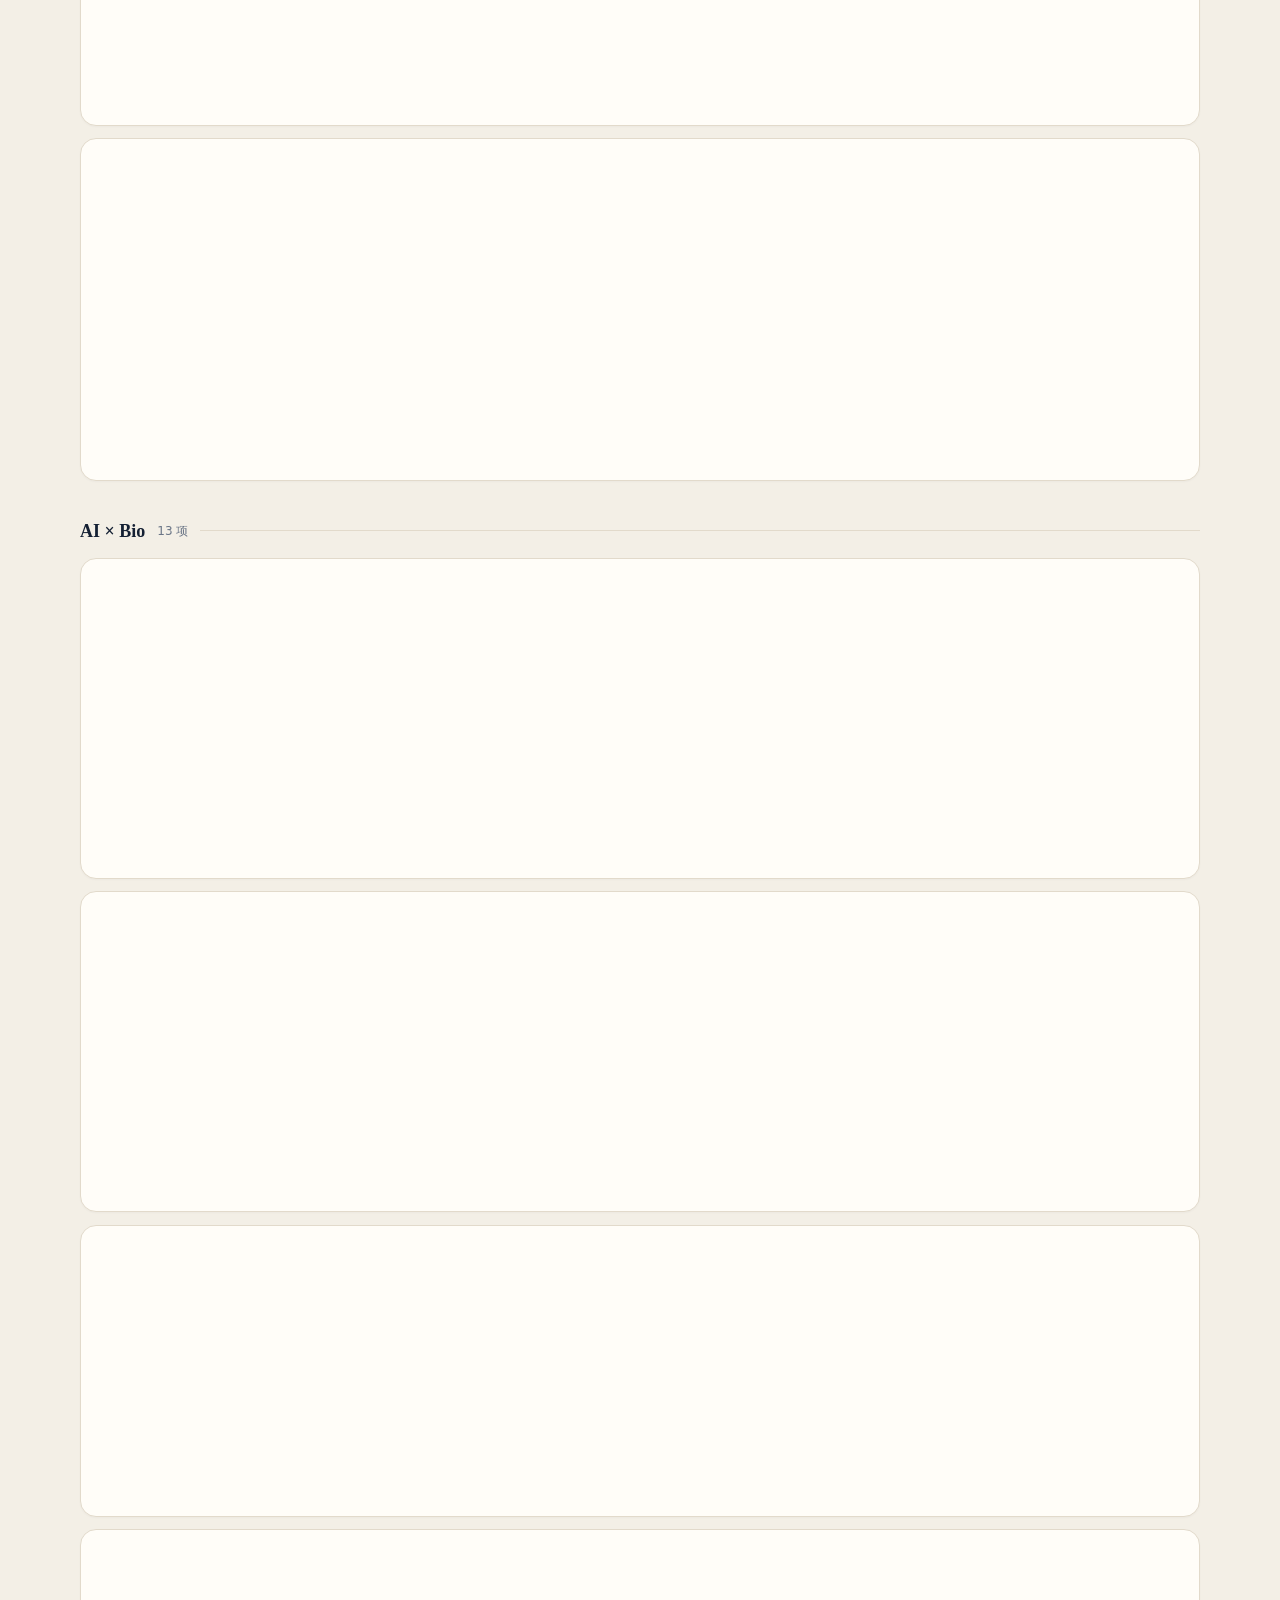
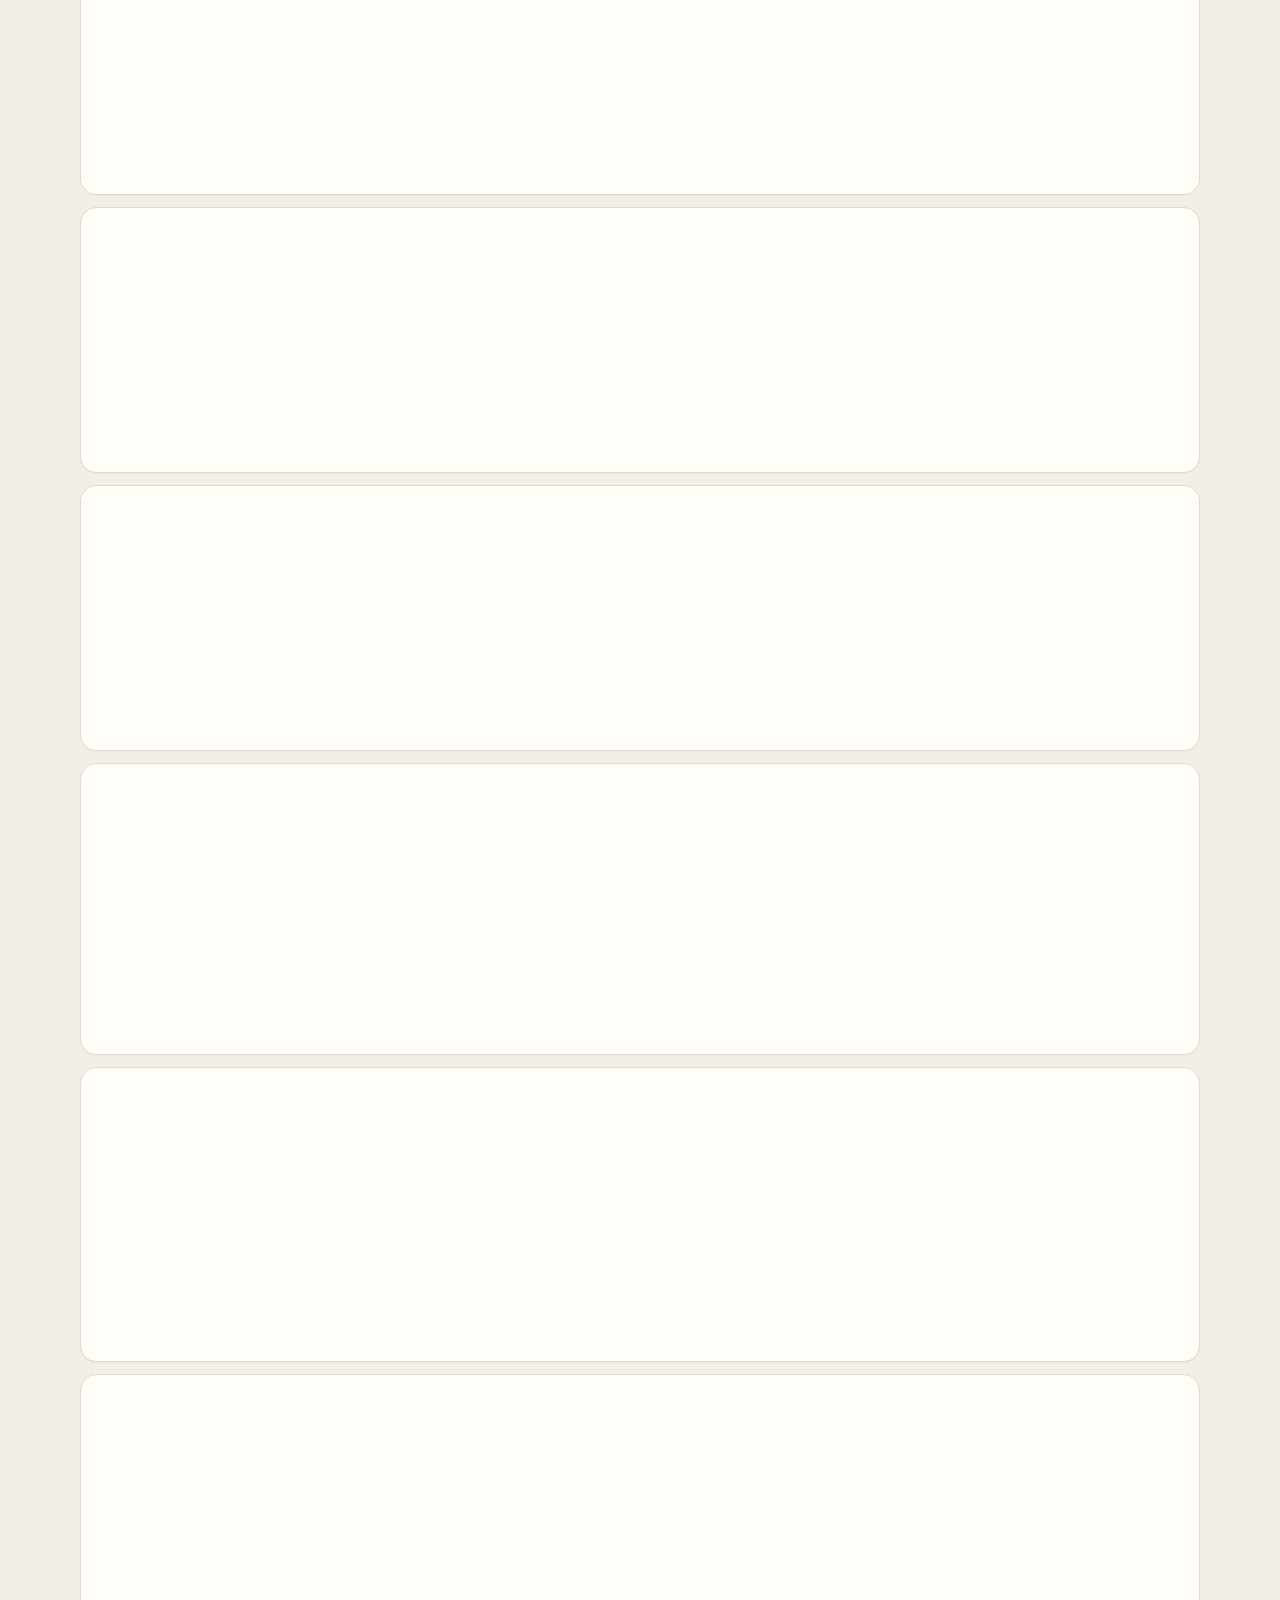
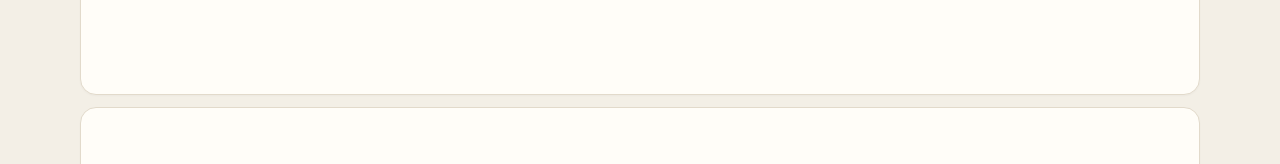
==== commit 782d8bdc: "site: add Chinese abstract toggle and organize local collection - Write abstract_zh at review time a" ====
--- a/public/index.html
+++ b/public/index.html
@@ -163,7 +163,7 @@
         <div class="paper-card__topline">
           <span class="source-badge"></span>
           <span class="topic-label"></span>
-          <button class="save-button" type="button" aria-pressed="false">收藏</button>
+          <button class="save-button" type="button" aria-pressed="false" aria-label="收藏这篇">收藏</button>
         </div>
         <h3><a class="paper-title" target="_blank" rel="noopener noreferrer"></a></h3>
         <p class="paper-meta"></p>
@@ -171,7 +171,13 @@
         <p class="summary-zh"></p>
         <p class="why-it-matters"></p>
         <details class="abstract-details">
-          <summary>查看原文摘要</summary>
+          <summary>查看摘要</summary>
+          <div class="abstract-toolbar">
+            <div class="abstract-lang" role="group" aria-label="摘要语言">
+              <button type="button" class="abstract-lang__btn" data-lang="zh">中文</button>
+              <button type="button" class="abstract-lang__btn" data-lang="en">原文</button>
+            </div>
+          </div>
           <p class="abstract-text"></p>
         </details>
         <div class="note-block" hidden>
@@ -183,6 +189,7 @@
     </article>
   </template>
 
+  <script src="assets/collection.js" defer></script>
   <script src="assets/app.js" defer></script>
 </body>
 </html>
--- a/public/assets/styles.css
+++ b/public/assets/styles.css
@@ -492,6 +492,7 @@
   border-radius: 999px;
   cursor: pointer;
   font-size: 12px;
+  transition: color 0.15s ease, background-color 0.15s ease, border-color 0.15s ease;
 }
 .save-button:hover,
 .save-button:focus-visible {
@@ -546,6 +547,7 @@
   font-family: var(--serif);
   font-size: 18px;
 }
+.tag-rail section:first-child h2 { margin-top: 0; }
 .tag-rail__list { display: grid; gap: 4px; }
 .tag-rail__item {
   display: flex;
@@ -622,13 +624,66 @@
   cursor: pointer;
   font-weight: 600;
 }
+.abstract-toolbar {
+  display: flex;
+  align-items: center;
+  justify-content: flex-end;
+  margin: 10px 0 0;
+}
+.abstract-lang {
+  display: inline-flex;
+  padding: 2px;
+  background: #f3eee4;
+  border: 1px solid var(--line);
+  border-radius: 999px;
+}
+.abstract-lang__btn {
+  padding: 3px 10px;
+  color: var(--sub);
+  background: transparent;
+  border: 0;
+  border-radius: 999px;
+  cursor: pointer;
+  font-size: 12px;
+}
+.abstract-lang__btn.is-active {
+  color: var(--teal);
+  background: #fff;
+  font-weight: 700;
+}
 .abstract-text {
   max-width: 900px;
-  margin: 10px 0 2px;
+  margin: 8px 0 2px;
   padding: 14px 16px;
   background: #f6f1e7;
   border-radius: 10px;
   line-height: 1.75;
+}
+.site-toast {
+  position: fixed;
+  right: 20px;
+  bottom: 20px;
+  z-index: 40;
+  display: flex;
+  gap: 14px;
+  align-items: center;
+  max-width: min(420px, calc(100vw - 32px));
+  padding: 12px 14px;
+  color: #fff;
+  background: #1b3148;
+  border-radius: 12px;
+  box-shadow: var(--shadow);
+  font-size: 13px;
+}
+.site-toast[hidden] { display: none; }
+.site-toast button {
+  margin-left: auto;
+  padding: 0;
+  color: #b7e3de;
+  background: none;
+  border: 0;
+  cursor: pointer;
+  font-weight: 700;
 }
 
 .empty-state {
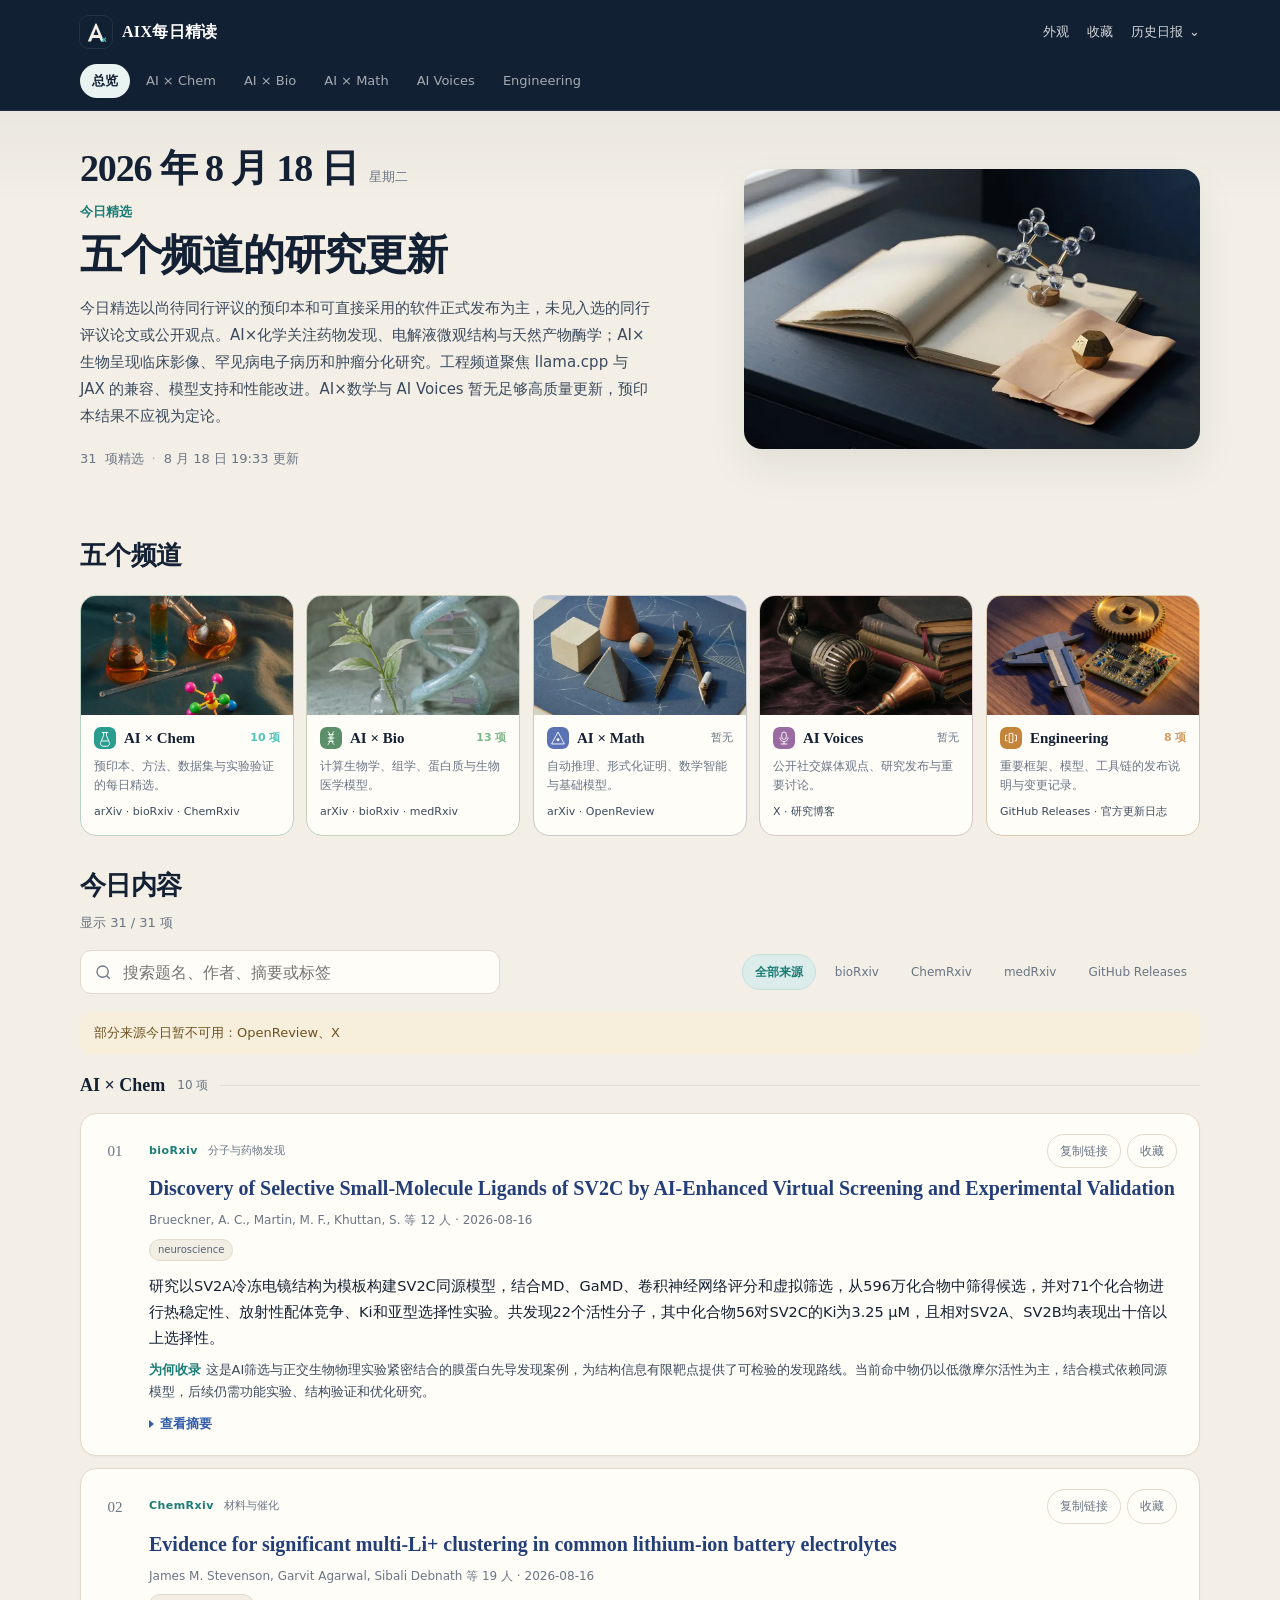
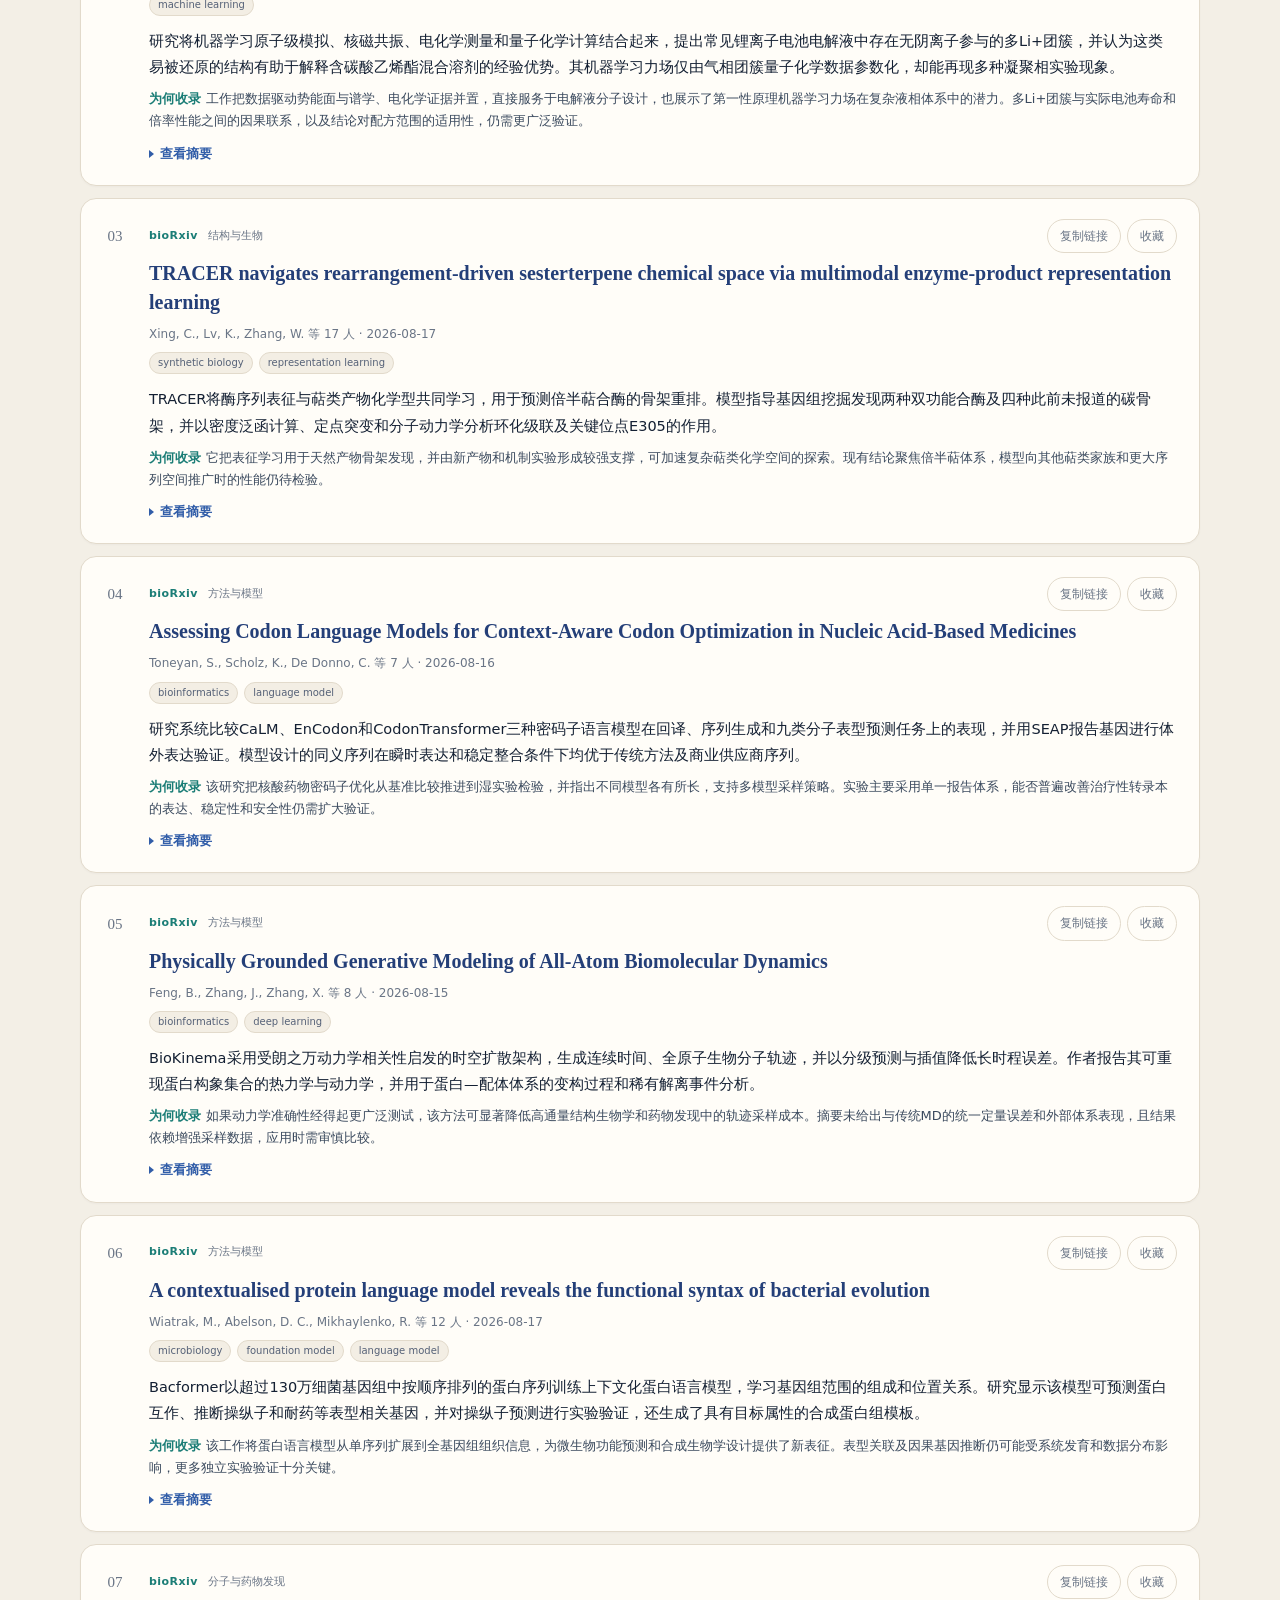
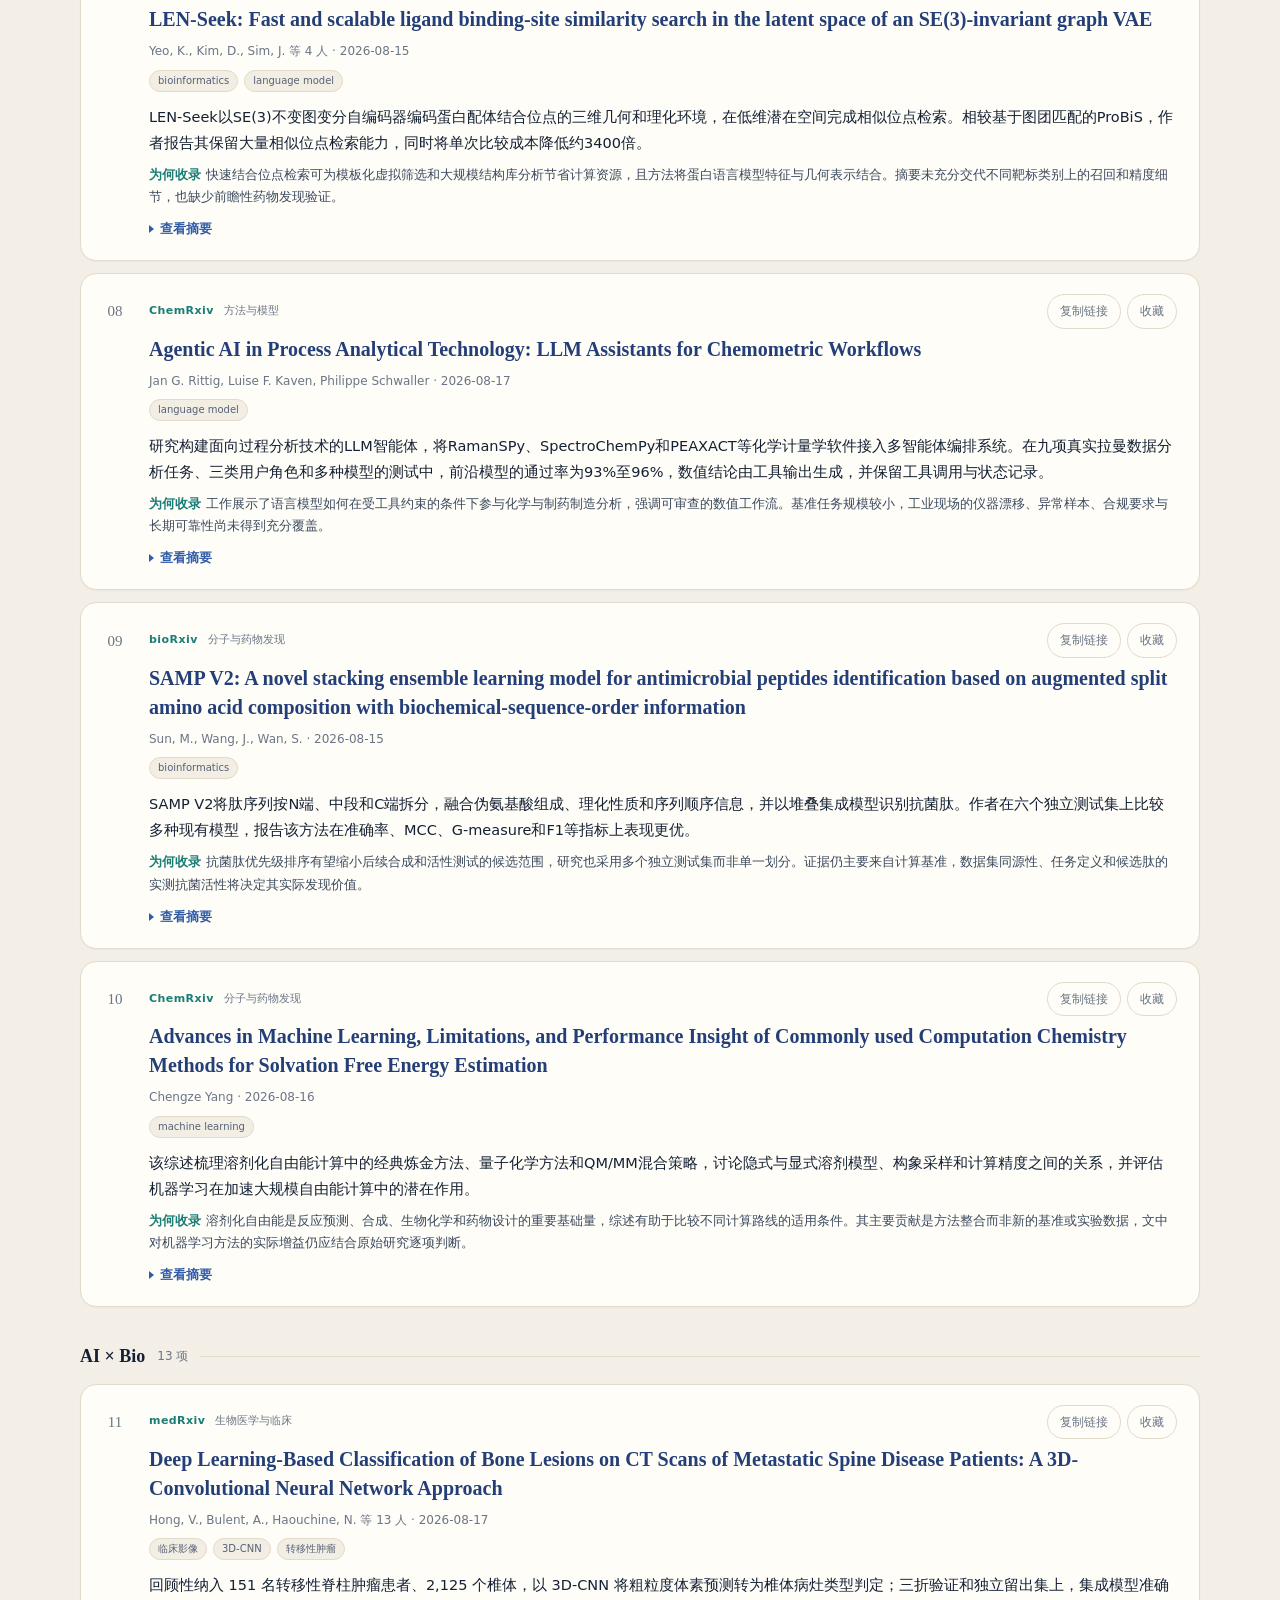
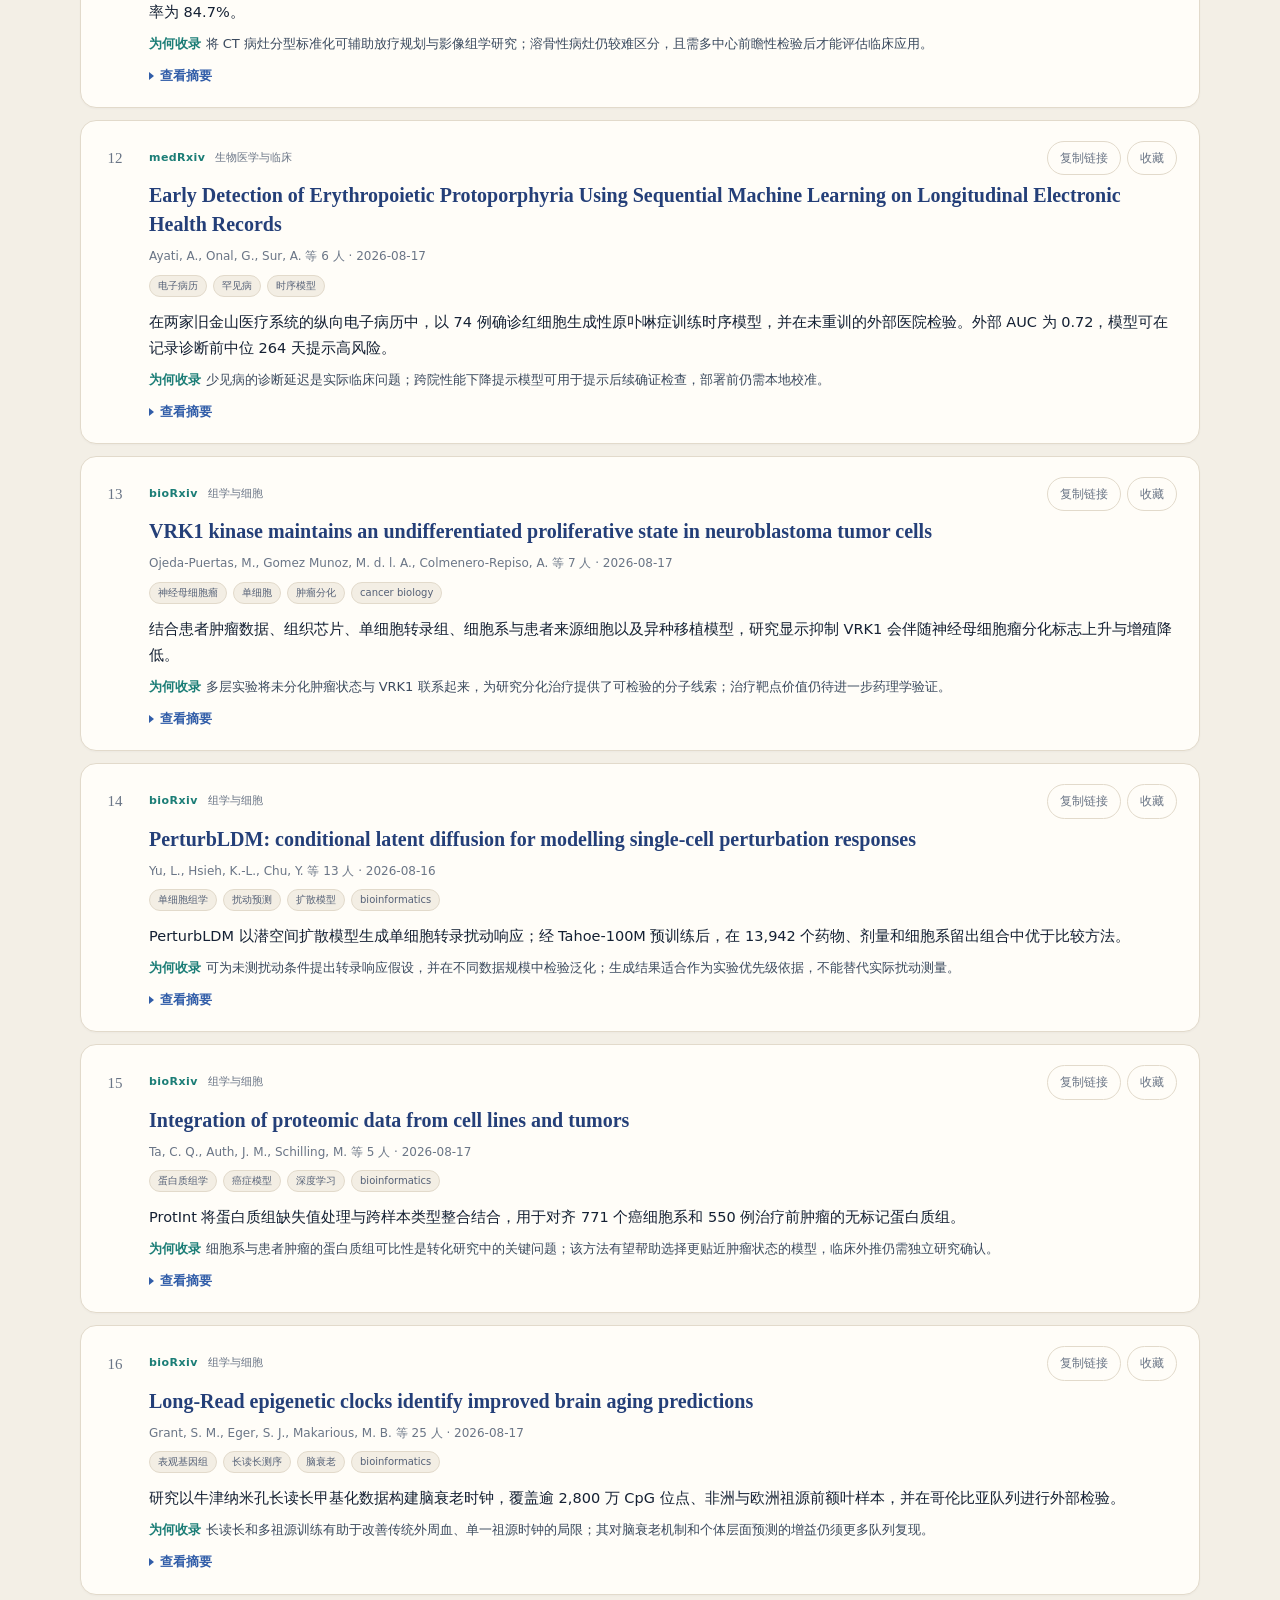
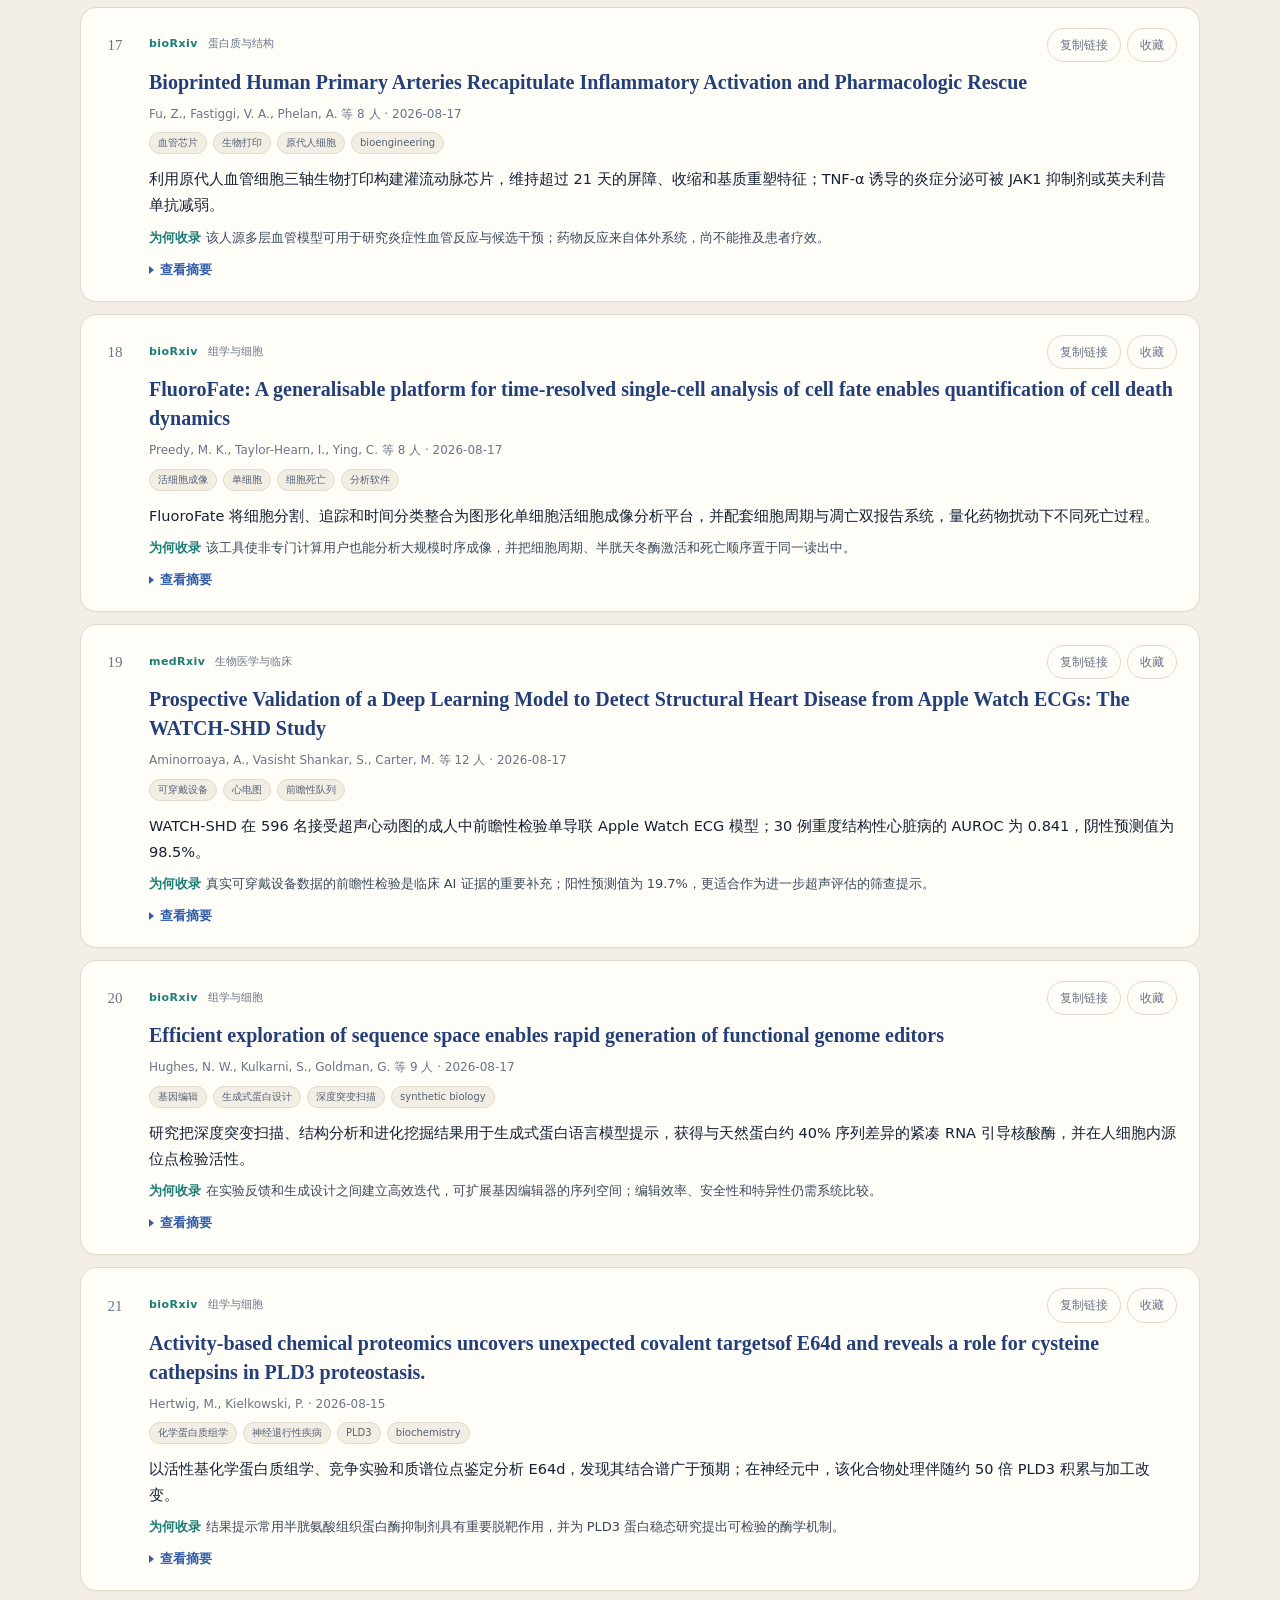
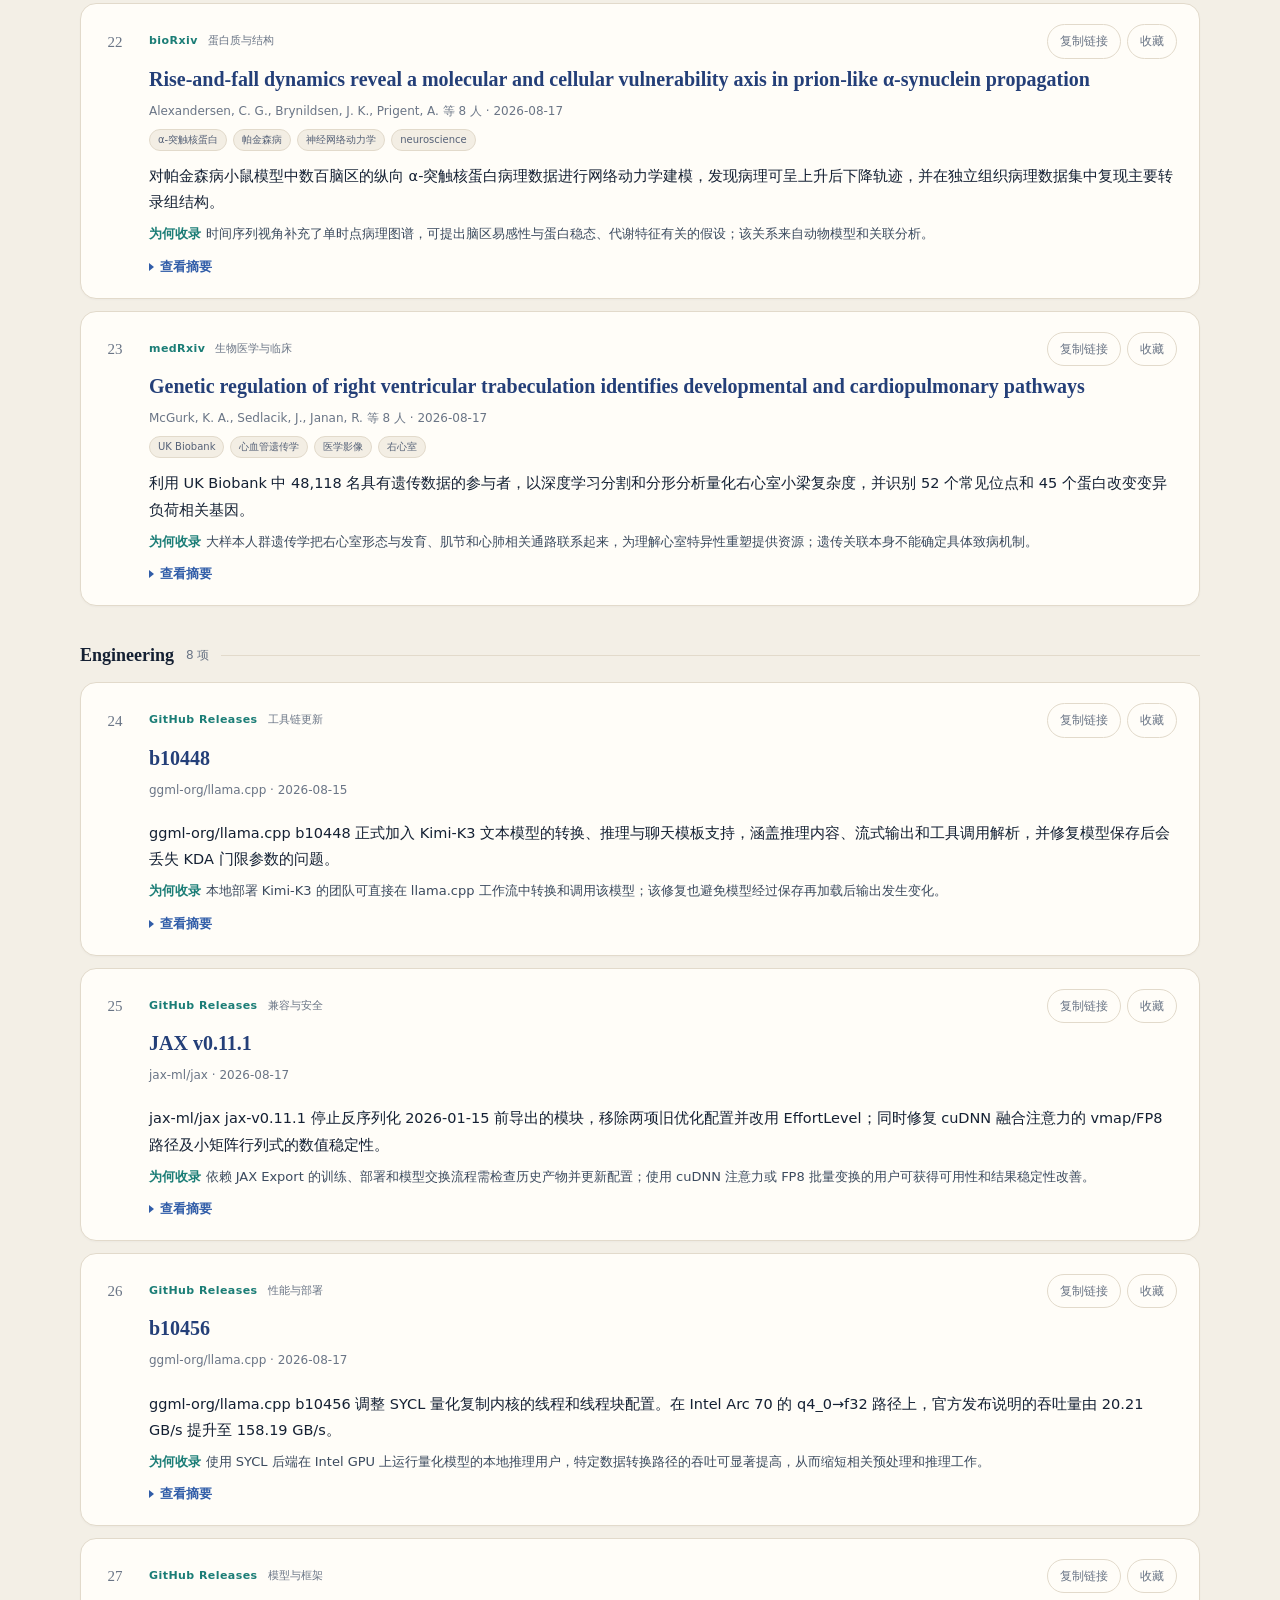
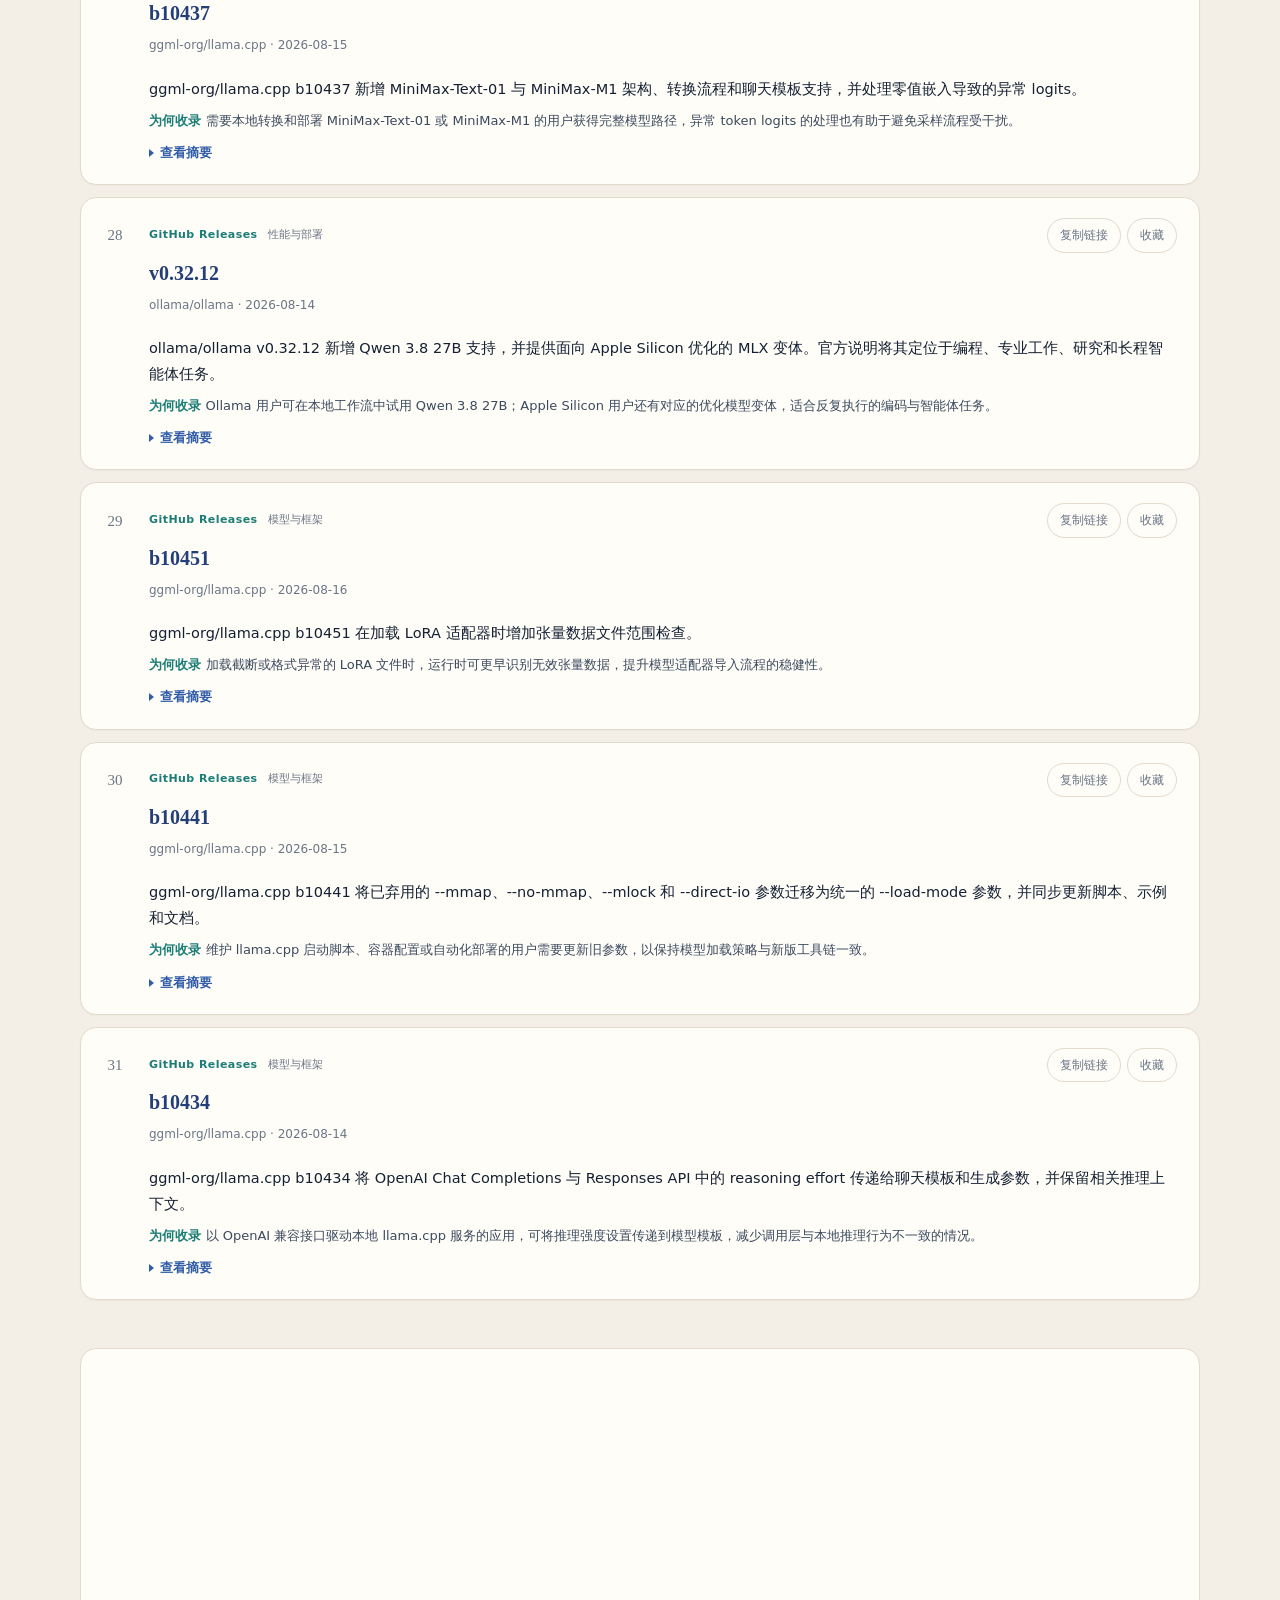
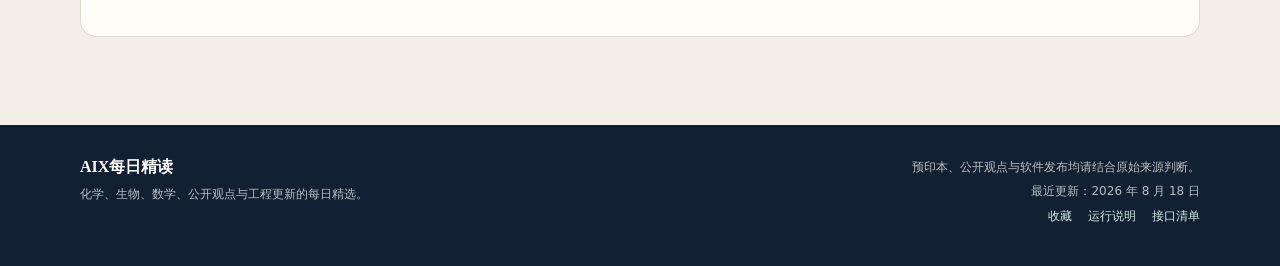
==== commit d413f0c1: "site: add dark mode, item permalinks, and close leftover leaks" ====
--- a/public/index.html
+++ b/public/index.html
@@ -9,6 +9,7 @@
   <meta property="og:description" content="化学、生物、数学、公开观点与工程更新的每日精选。">
   <meta property="og:image" content="https://zichenwang114514.github.io/ai-x-daily/assets/art/hero.jpg">
   <title>AIX每日精读</title>
+  <script src="assets/theme.js"></script>
   <link rel="icon" href="assets/favicon.svg" type="image/svg+xml">
   <link rel="stylesheet" href="assets/styles.css">
   <link rel="preload" as="image" href="assets/art/hero.webp" type="image/webp" fetchpriority="high">
@@ -26,6 +27,7 @@
           <span class="brand__name">AIX每日精读</span>
         </a>
         <div class="topbar__actions">
+          <button class="theme-button" data-theme-button type="button" aria-label="外观：跟随系统">外观</button>
           <a class="library-link" href="library/">收藏<span class="library-count" data-library-count hidden></span></a>
           <div class="history-anchor">
             <button class="history-button" id="history-button" type="button" aria-expanded="false" aria-controls="history-panel">
@@ -37,7 +39,7 @@
                 <strong>历史日报</strong>
                 <span>按日期查阅已发布内容</span>
               </div>
-              <div id="history-list" class="history-list" aria-live="polite"></div>
+              <div id="history-list" class="history-list" aria-live="polite">正在载入历史日报…</div>
             </div>
           </div>
         </div>
@@ -100,7 +102,7 @@
         <div class="search-box">
           <svg viewBox="0 0 24 24" aria-hidden="true"><path d="m21 21-4.3-4.3m2.3-5.2a7.5 7.5 0 1 1-15 0 7.5 7.5 0 0 1 15 0Z"/></svg>
           <label class="sr-only" for="search-input">搜索题名、作者与摘要</label>
-          <input id="search-input" type="search" placeholder="搜索题名、作者、摘要或标签">
+          <input id="search-input" type="search" placeholder="搜索题名、作者、摘要或标签" autocomplete="off" spellcheck="false" enterkeyhint="search">
         </div>
         <div class="filter-group" id="source-filters" aria-label="按来源筛选">
           <button class="filter-chip is-active" type="button" data-source="all">全部来源</button>
@@ -163,7 +165,10 @@
         <div class="paper-card__topline">
           <span class="source-badge"></span>
           <span class="topic-label"></span>
-          <button class="save-button" type="button" aria-pressed="false" aria-label="收藏这篇">收藏</button>
+          <div class="paper-card__actions">
+            <button class="copy-link" type="button">复制链接</button>
+            <button class="save-button" type="button" aria-pressed="false" aria-label="收藏这篇">收藏</button>
+          </div>
         </div>
         <h3><a class="paper-title" target="_blank" rel="noopener noreferrer"></a></h3>
         <p class="paper-meta"></p>
@@ -171,11 +176,11 @@
         <p class="summary-zh"></p>
         <p class="why-it-matters"></p>
         <details class="abstract-details">
-          <summary>查看摘要</summary>
+          <summary><span class="abstract-summary-label">查看摘要</span></summary>
           <div class="abstract-toolbar">
             <div class="abstract-lang" role="group" aria-label="摘要语言">
-              <button type="button" class="abstract-lang__btn" data-lang="zh">中文</button>
-              <button type="button" class="abstract-lang__btn" data-lang="en">原文</button>
+              <button type="button" class="abstract-lang__btn" data-lang="zh" aria-pressed="true">中文</button>
+              <button type="button" class="abstract-lang__btn" data-lang="en" aria-pressed="false">原文</button>
             </div>
           </div>
           <p class="abstract-text"></p>
--- a/public/assets/styles.css
+++ b/public/assets/styles.css
@@ -20,10 +20,81 @@
   --math: #5b73b5;
   --voices: #9a6ba0;
   --eng: #c4843a;
-}
+  --header-ink: #fff;
+  --chip: #e9f3f1;
+  --chip-ink: #122033;
+  --wash: #f3eee4;
+  --inset: #f6f1e7;
+  --link: #243f78;
+  --link-hover: #315da8;
+  --warn-bg: #f7efdc;
+  --warn-ink: #6d5220;
+  --tag-ink: #556177;
+  --heat-0: #e6dfd1;
+  --heat-1: #b7cfcb;
+  --heat-2: #7eada7;
+  --heat-3: #4b8d86;
+  --heat-4: #1b7d76;
+  --toast-bg: #1b3148;
+  --toast-action: #b7e3de;
+  --current-wash: #eef4f2;
+  --card-hover-line: #cfc5b1;
+  --teal-line: #c6e0dc;
+  --task-note-ink: #4a5668;
+  --code-ink: #dce8e8;
+  --footer-link: #cfe8e4;
+  color-scheme: light;
+}
+
+html[data-theme="dark"] {
+  --ink: #e7e2d6;
+  --ink-soft: #c2c6ce;
+  --sub: #9aa3b0;
+  --paper: #121820;
+  --paper-deep: #1b232e;
+  --card: #1a222d;
+  --line: #2d3846;
+  --line-strong: #3d4a5a;
+  --teal: #4db8af;
+  --teal-soft: #173532;
+  --gold: #d4a45a;
+  --navy: #0d141c;
+  --navy-2: #152030;
+  --shadow: 0 18px 40px rgba(0, 0, 0, 0.35);
+  --chip: #d7ece8;
+  --chip-ink: #102018;
+  --wash: #232b36;
+  --inset: #151c26;
+  --link: #8eb4ef;
+  --link-hover: #b7ccf5;
+  --warn-bg: #3a311c;
+  --warn-ink: #e6d3a2;
+  --tag-ink: #b7bfc9;
+  --heat-0: #2a3340;
+  --heat-1: #335652;
+  --heat-2: #3d7a73;
+  --heat-3: #3f9a91;
+  --heat-4: #4db8af;
+  --toast-bg: #243648;
+  --toast-action: #b7e3de;
+  --current-wash: #1b3330;
+  --card-hover-line: #4a5666;
+  --teal-line: #2d5e59;
+  --task-note-ink: #c2c6ce;
+  color-scheme: dark;
+}
+html[data-theme="dark"] .hero__art img,
+html[data-theme="dark"] .channel-card__art,
+html[data-theme="dark"] .empty-state img {
+  filter: brightness(0.88) saturate(0.92);
+}
+.heatmap__day:focus-visible { outline-offset: 2px; }
 
 * { box-sizing: border-box; }
-html { scroll-behavior: smooth; }
+html {
+  scroll-behavior: smooth;
+  scroll-padding-top: 112px;
+}
 body {
   margin: 0;
   color: var(--ink);
@@ -33,10 +104,16 @@
   -webkit-font-smoothing: antialiased;
 }
 a { color: inherit; }
-button, input { font: inherit; }
+button, input, textarea { font: inherit; }
 img { max-width: 100%; display: block; }
 .shell { width: min(1120px, calc(100% - 40px)); margin: 0 auto; }
 [hidden] { display: none !important; }
+body:not([data-page="home"]) [data-home-only] { display: none !important; }
+#papers, #library, #task-main { scroll-margin-top: 112px; }
+:where(a, button, input, textarea, summary, [tabindex]:not([tabindex="-1"])):focus-visible {
+  outline: 2px solid var(--teal);
+  outline-offset: 2px;
+}
 .sr-only {
   position: absolute;
   width: 1px;
@@ -91,7 +168,7 @@
   color: #fff;
   font-family: var(--serif);
   font-weight: 700;
-  letter-spacing: 0.06em;
+  letter-spacing: 0.02em;
 }
 .topbar__actions {
   display: flex;
@@ -110,11 +187,21 @@
 .library-link:focus-visible,
 .library-link.is-active { color: #fff; }
 .library-link.is-active { font-weight: 700; }
+.theme-button {
+  padding: 7px 0;
+  color: rgba(255, 255, 255, 0.82);
+  background: transparent;
+  border: 0;
+  cursor: pointer;
+  font-size: 13px;
+}
+.theme-button:hover,
+.theme-button:focus-visible { color: #fff; }
 .library-count {
   min-width: 18px;
   padding: 0 6px;
-  color: var(--navy);
-  background: #e9f3f1;
+  color: var(--chip-ink);
+  background: var(--chip);
   border-radius: 999px;
   font-size: 11px;
   font-weight: 700;
@@ -163,14 +250,14 @@
   text-decoration: none;
 }
 .history-link:hover,
-.history-link:focus-visible { background: #f3eee4; }
-.history-link.is-current { background: #eef4f2; font-weight: 600; }
+.history-link:focus-visible { background: var(--wash); }
+.history-link.is-current { background: var(--current-wash); font-weight: 600; }
 .history-link span { color: var(--sub); font-size: 12px; }
 
 .channel-nav {
   display: flex;
   gap: 4px;
-  padding: 0 0 12px;
+  padding: 0 28px 12px 0;
   overflow-x: auto;
   scrollbar-width: none;
 }
@@ -187,8 +274,8 @@
 .channel-nav__item:hover,
 .channel-nav__item:focus-visible { color: #fff; }
 .channel-nav__item.is-active {
-  color: #122033;
-  background: #e9f3f1;
+  color: var(--chip-ink);
+  background: var(--chip);
   font-weight: 700;
 }
 
@@ -309,11 +396,16 @@
   contain: content;
   transition: transform 0.18s ease, box-shadow 0.18s ease, border-color 0.18s ease;
 }
-.channel-card:hover,
 .channel-card:focus-visible {
   border-color: var(--channel-accent, var(--teal));
   box-shadow: var(--shadow);
-  transform: translateY(-2px);
+}
+@media (hover: hover) and (pointer: fine) {
+  .channel-card:hover {
+    border-color: var(--channel-accent, var(--teal));
+    box-shadow: var(--shadow);
+    transform: translateY(-2px);
+  }
 }
 .channel-card__art {
   width: 100%;
@@ -419,15 +511,15 @@
 .filter-chip.is-active {
   color: var(--teal);
   background: var(--teal-soft);
-  border-color: #c6e0dc;
+  border-color: var(--teal-line);
   font-weight: 700;
 }
 
 .source-note {
   margin: 0 0 16px;
   padding: 10px 14px;
-  color: #6d5220;
-  background: #f7efdc;
+  color: var(--warn-ink);
+  background: var(--warn-bg);
   border-radius: 10px;
   font-size: 13px;
 }
@@ -459,14 +551,21 @@
   border: 1px solid var(--line);
   border-radius: 16px;
   box-shadow: 0 1px 2px rgba(20, 34, 56, 0.03);
-  content-visibility: auto;
-  contain-intrinsic-size: auto 200px;
   transition: transform 0.18s ease, box-shadow 0.18s ease, border-color 0.18s ease;
 }
-.paper-card:hover {
-  border-color: #cfc5b1;
-  box-shadow: var(--shadow);
-  transform: translateY(-1px);
+.paper-card:focus-within {
+  border-color: var(--card-hover-line);
+}
+.paper-card.is-target {
+  border-color: var(--teal);
+  box-shadow: 0 0 0 2px color-mix(in srgb, var(--teal) 35%, transparent);
+}
+@media (hover: hover) and (pointer: fine) {
+  .paper-card:hover {
+    border-color: var(--card-hover-line);
+    box-shadow: var(--shadow);
+    transform: translateY(-1px);
+  }
 }
 .rank {
   display: grid;
@@ -483,9 +582,16 @@
   align-items: center;
   margin-bottom: 6px;
 }
+.paper-card__actions {
+  display: flex;
+  gap: 6px;
+  align-items: center;
+  margin-left: auto;
+}
+.copy-link,
 .save-button {
-  margin-left: auto;
-  padding: 4px 10px;
+  min-height: 32px;
+  padding: 6px 12px;
   color: var(--sub);
   background: transparent;
   border: 1px solid var(--line);
@@ -494,15 +600,17 @@
   font-size: 12px;
   transition: color 0.15s ease, background-color 0.15s ease, border-color 0.15s ease;
 }
+.copy-link:hover,
+.copy-link:focus-visible,
 .save-button:hover,
 .save-button:focus-visible {
   color: var(--teal);
-  border-color: #c6e0dc;
+  border-color: var(--teal-line);
 }
 .save-button.is-saved {
   color: var(--teal);
   background: var(--teal-soft);
-  border-color: #c6e0dc;
+  border-color: var(--teal-line);
   font-weight: 700;
 }
 .note-block { margin-top: 12px; }
@@ -518,7 +626,7 @@
   min-height: 88px;
   padding: 10px 12px;
   color: var(--ink);
-  background: #f6f1e7;
+  background: var(--inset);
   border: 1px solid var(--line);
   border-radius: 10px;
   resize: vertical;
@@ -541,6 +649,10 @@
   grid-template-columns: 220px minmax(0, 1fr);
   gap: 28px;
   align-items: start;
+}
+.tag-rail {
+  position: sticky;
+  top: 108px;
 }
 .tag-rail h2 {
   margin: 28px 0 12px;
@@ -564,7 +676,7 @@
   text-align: left;
 }
 .tag-rail__item:hover,
-.tag-rail__item:focus-visible { background: #f3eee4; color: var(--ink); }
+.tag-rail__item:focus-visible { background: var(--wash); color: var(--ink); }
 .tag-rail__item.is-active {
   color: var(--teal);
   background: var(--teal-soft);
@@ -588,18 +700,38 @@
   font-size: 20px;
   line-height: 1.45;
 }
-.paper-title { text-decoration: none; }
+.paper-title {
+  color: var(--link);
+  text-decoration: none;
+}
 .paper-title:hover,
-.paper-title:focus-visible { color: #315da8; text-decoration: underline; text-underline-offset: 3px; }
+.paper-title:focus-visible {
+  color: var(--link-hover);
+  text-decoration: underline;
+  text-underline-offset: 3px;
+}
 .paper-meta { margin: 7px 0 8px; color: var(--sub); font-size: 12px; }
 .tag-list { display: flex; gap: 6px; flex-wrap: wrap; }
 .tag {
-  padding: 2px 8px;
-  color: #556177;
-  background: #f3eee4;
+  padding: 3px 8px;
+  color: var(--tag-ink);
+  background: var(--wash);
   border: 1px solid var(--line);
   border-radius: 999px;
+  cursor: pointer;
   font-size: 10px;
+  line-height: 1.4;
+}
+.tag:hover,
+.tag:focus-visible {
+  color: var(--teal);
+  border-color: var(--teal-line);
+}
+.tag.is-active {
+  color: var(--teal);
+  background: var(--teal-soft);
+  border-color: var(--teal-line);
+  font-weight: 700;
 }
 .summary-zh {
   margin: 12px 0 0;
@@ -619,21 +751,35 @@
 }
 .abstract-details { margin-top: 10px; color: var(--sub); font-size: 13px; }
 .abstract-details summary {
+  display: inline-flex;
+  align-items: center;
+  gap: 6px;
   width: max-content;
-  color: #315da8;
+  color: var(--link-hover);
   cursor: pointer;
   font-weight: 600;
-}
+  list-style: none;
+}
+.abstract-details summary::-webkit-details-marker { display: none; }
+.abstract-details summary::before {
+  content: "";
+  width: 0;
+  height: 0;
+  border-top: 4px solid transparent;
+  border-bottom: 4px solid transparent;
+  border-left: 5px solid currentColor;
+}
+.abstract-details[open] summary::before { transform: rotate(90deg); }
 .abstract-toolbar {
   display: flex;
   align-items: center;
-  justify-content: flex-end;
-  margin: 10px 0 0;
+  justify-content: flex-start;
+  margin: 8px 0 0;
 }
 .abstract-lang {
   display: inline-flex;
   padding: 2px;
-  background: #f3eee4;
+  background: var(--wash);
   border: 1px solid var(--line);
   border-radius: 999px;
 }
@@ -648,14 +794,14 @@
 }
 .abstract-lang__btn.is-active {
   color: var(--teal);
-  background: #fff;
+  background: var(--card);
   font-weight: 700;
 }
 .abstract-text {
   max-width: 900px;
   margin: 8px 0 2px;
   padding: 14px 16px;
-  background: #f6f1e7;
+  background: var(--inset);
   border-radius: 10px;
   line-height: 1.75;
 }
@@ -670,7 +816,7 @@
   max-width: min(420px, calc(100vw - 32px));
   padding: 12px 14px;
   color: #fff;
-  background: #1b3148;
+  background: var(--toast-bg);
   border-radius: 12px;
   box-shadow: var(--shadow);
   font-size: 13px;
@@ -679,7 +825,7 @@
 .site-toast button {
   margin-left: auto;
   padding: 0;
-  color: #b7e3de;
+  color: var(--toast-action);
   background: none;
   border: 0;
   cursor: pointer;
@@ -767,17 +913,17 @@
   width: var(--cell);
   height: var(--cell);
   padding: 0;
-  background: #e6dfd1;
+  background: var(--heat-0);
   border: 0;
   border-radius: 3px;
 }
 button.heatmap__day { cursor: pointer; }
 button.heatmap__day:hover,
 button.heatmap__day:focus-visible { outline: 2px solid var(--ink); outline-offset: 1px; }
-.heatmap__day[data-level="1"] { background: #b7cfcb; }
-.heatmap__day[data-level="2"] { background: #7eada7; }
-.heatmap__day[data-level="3"] { background: #4b8d86; }
-.heatmap__day[data-level="4"] { background: #1b7d76; }
+.heatmap__day[data-level="1"] { background: var(--heat-1); }
+.heatmap__day[data-level="2"] { background: var(--heat-2); }
+.heatmap__day[data-level="3"] { background: var(--heat-3); }
+.heatmap__day[data-level="4"] { background: var(--heat-4); }
 .heatmap__day.is-current { box-shadow: 0 0 0 2px var(--ink); }
 .activity-legend {
   display: flex;
@@ -788,11 +934,11 @@
   color: var(--sub);
   font-size: 11px;
 }
-.activity-legend i { width: 10px; height: 10px; background: #e6dfd1; border-radius: 2px; }
-.activity-legend i[data-level="1"] { background: #b7cfcb; }
-.activity-legend i[data-level="2"] { background: #7eada7; }
-.activity-legend i[data-level="3"] { background: #4b8d86; }
-.activity-legend i[data-level="4"] { background: #1b7d76; }
+.activity-legend i { width: 10px; height: 10px; background: var(--heat-0); border-radius: 2px; }
+.activity-legend i[data-level="1"] { background: var(--heat-1); }
+.activity-legend i[data-level="2"] { background: var(--heat-2); }
+.activity-legend i[data-level="3"] { background: var(--heat-3); }
+.activity-legend i[data-level="4"] { background: var(--heat-4); }
 
 .site-footer {
   padding: 28px 0 36px;
@@ -804,7 +950,7 @@
 .footer-grid p { margin: 4px 0; font-size: 12px; }
 .footer-note { text-align: right; }
 .footer-links { display: flex; gap: 16px; justify-content: flex-end; }
-.footer-links a { color: #cfe8e4; text-decoration: none; }
+.footer-links a { color: var(--footer-link); text-decoration: none; }
 .footer-links a:hover,
 .footer-links a:focus-visible { text-decoration: underline; }
 
@@ -837,7 +983,7 @@
   margin: 0;
   padding: 18px;
   overflow: auto;
-  color: #dce8e8;
+  color: var(--code-ink);
   background: var(--navy);
   border-radius: 10px;
   white-space: pre-wrap;
@@ -859,7 +1005,7 @@
 .task-note {
   margin-top: 16px;
   padding: 15px 17px;
-  color: #4a5668;
+  color: var(--task-note-ink);
   background: var(--teal-soft);
   border-radius: 9px;
   font-size: 12px;
@@ -867,6 +1013,7 @@
 
 @media (max-width: 980px) {
   .library-layout { grid-template-columns: 1fr; gap: 8px; }
+  .tag-rail { position: static; }
   .tag-rail h2 { margin-top: 8px; }
   .tag-rail__list {
     display: flex;
@@ -925,6 +1072,12 @@
   .task-status { grid-template-columns: 1fr; }
   .task-status div + div { border-top: 1px solid var(--line); border-left: 0; }
   .task-card { padding: 20px 16px; }
+  .site-toast {
+    right: 16px;
+    left: 16px;
+    bottom: 16px;
+    max-width: none;
+  }
 }
 
 @media (prefers-reduced-motion: reduce) {
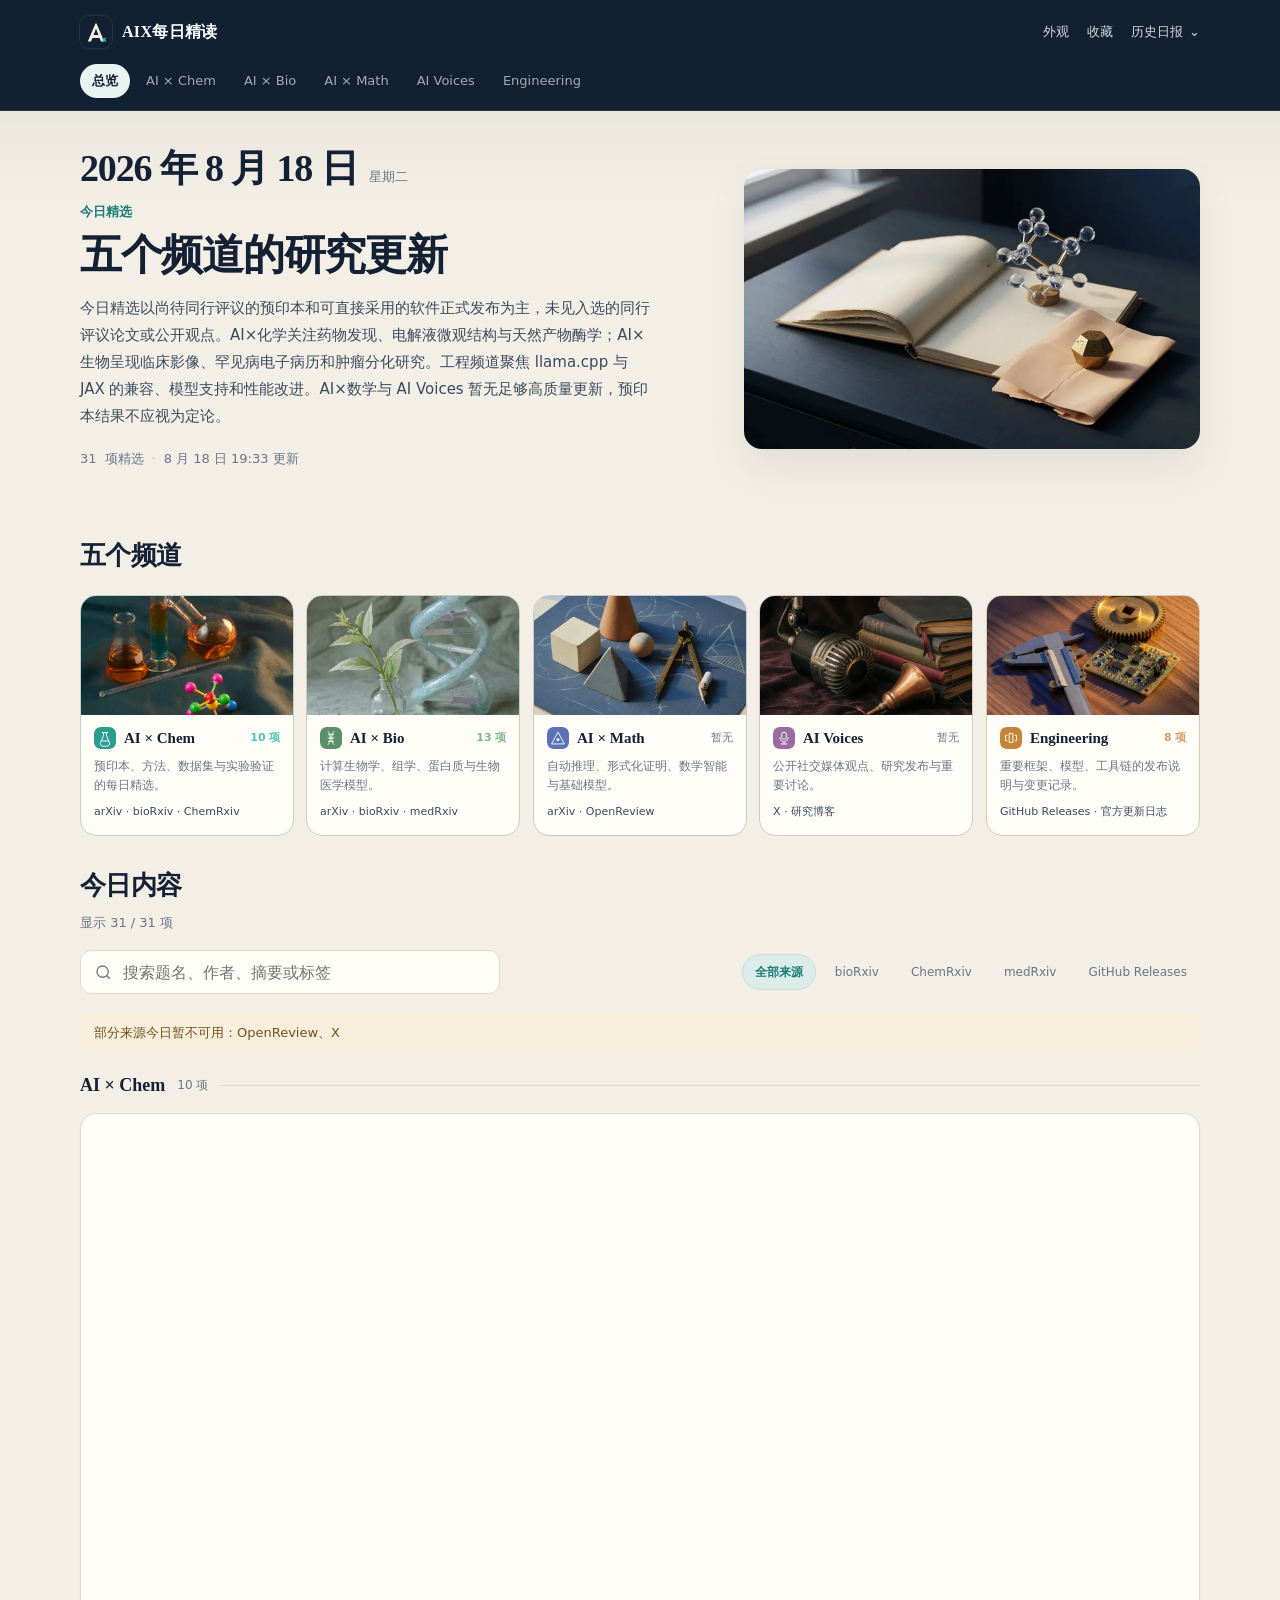
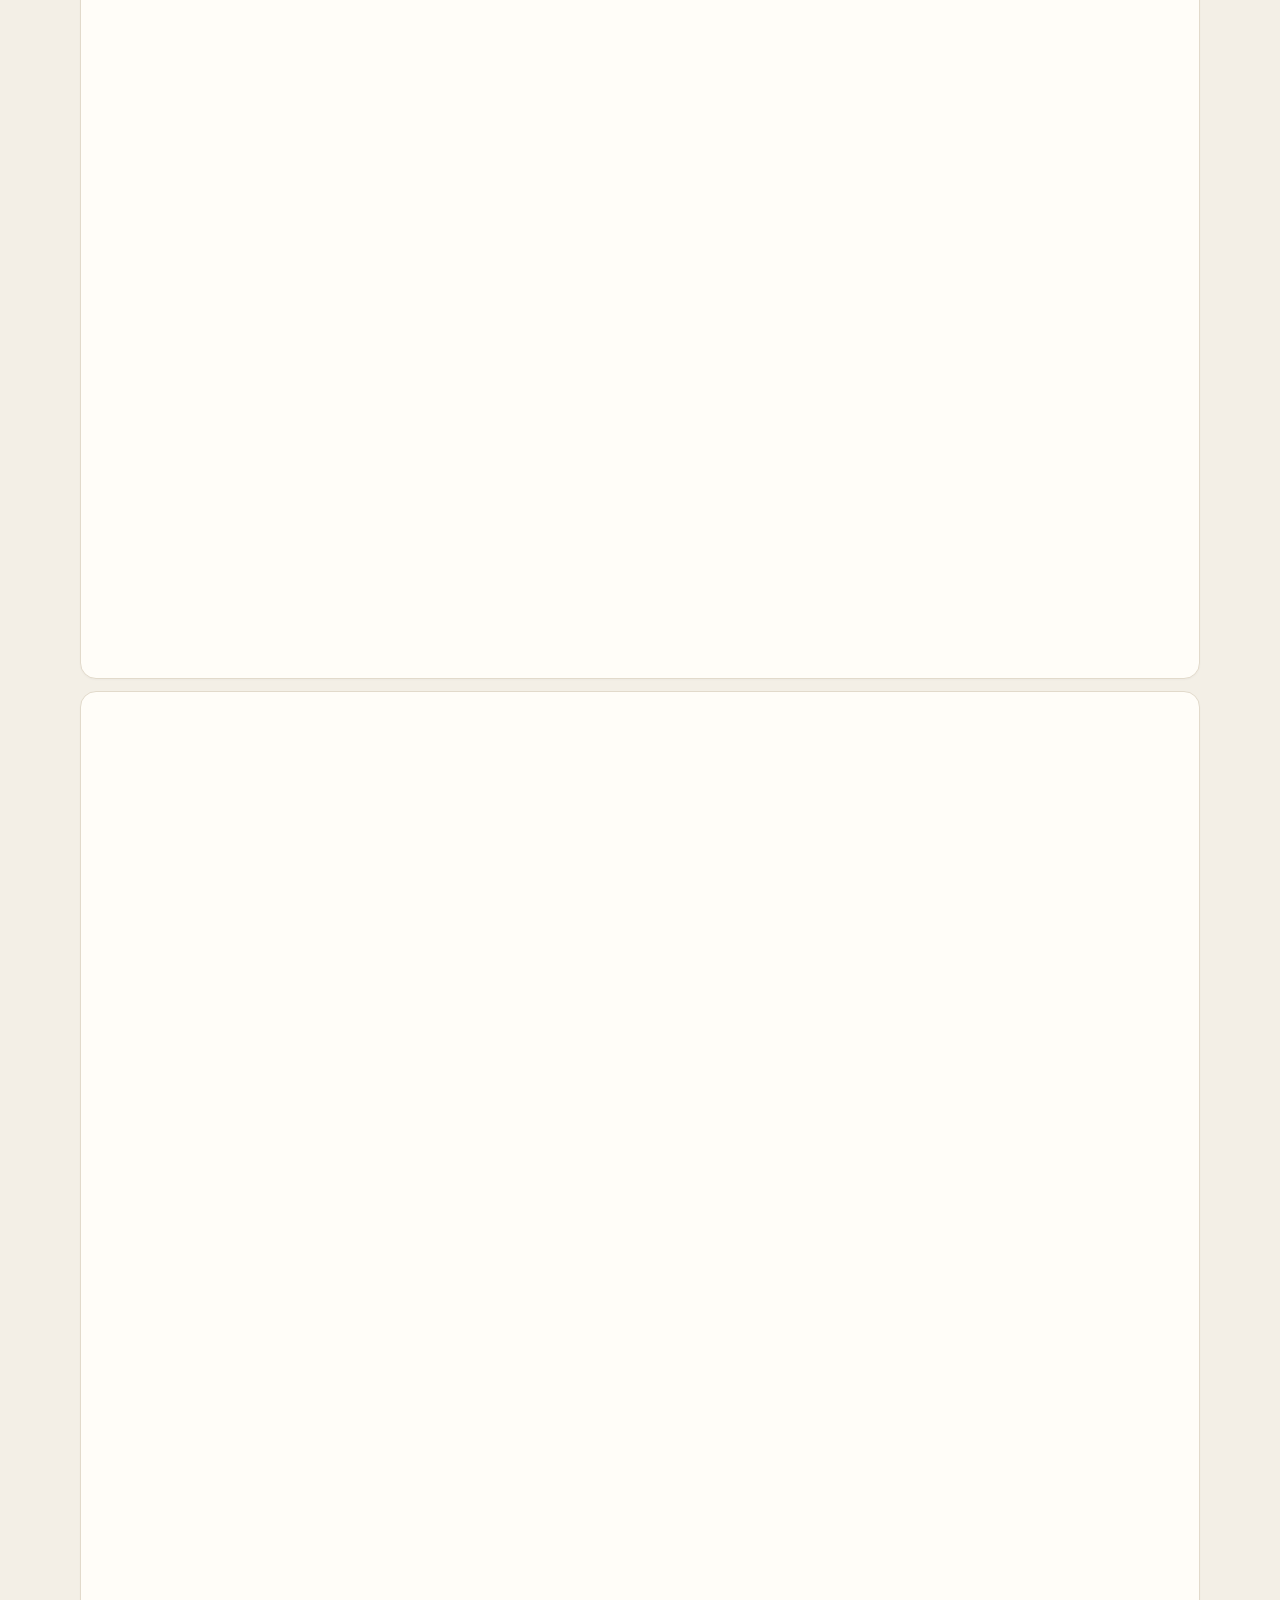
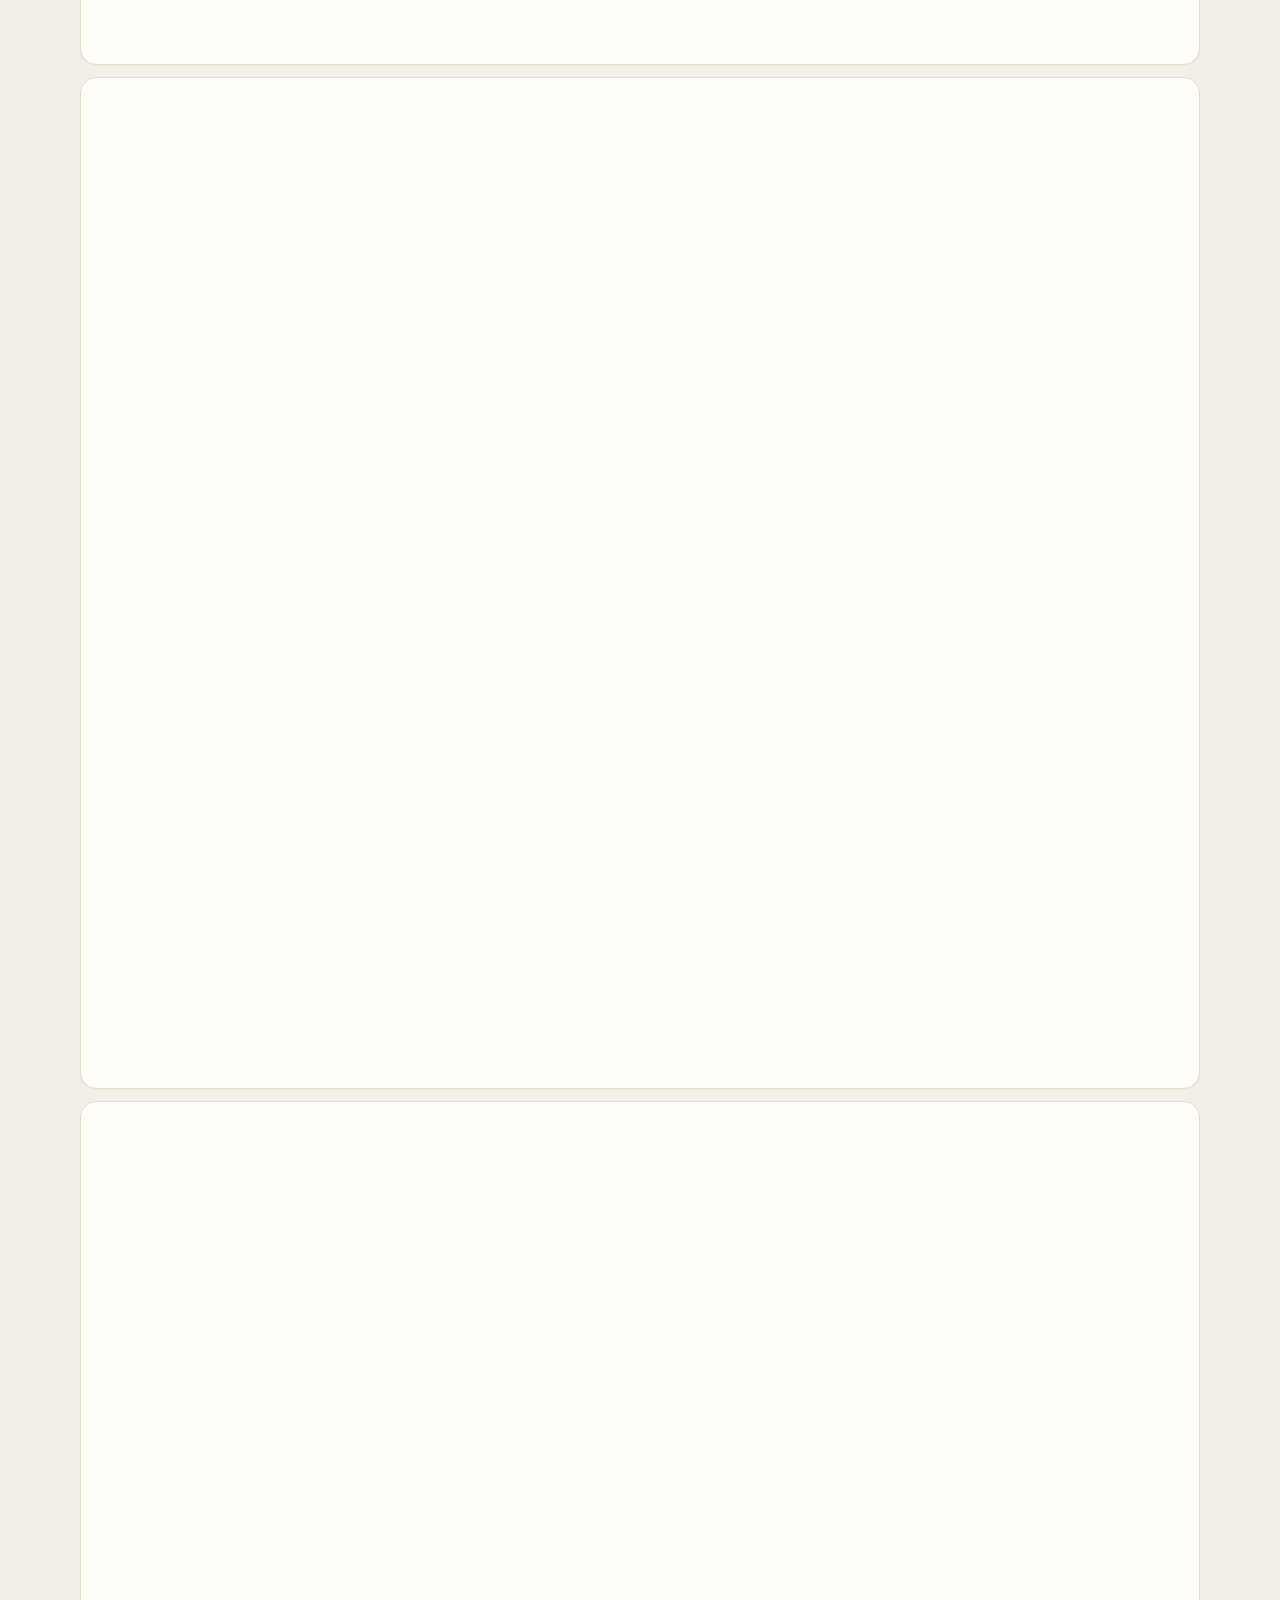
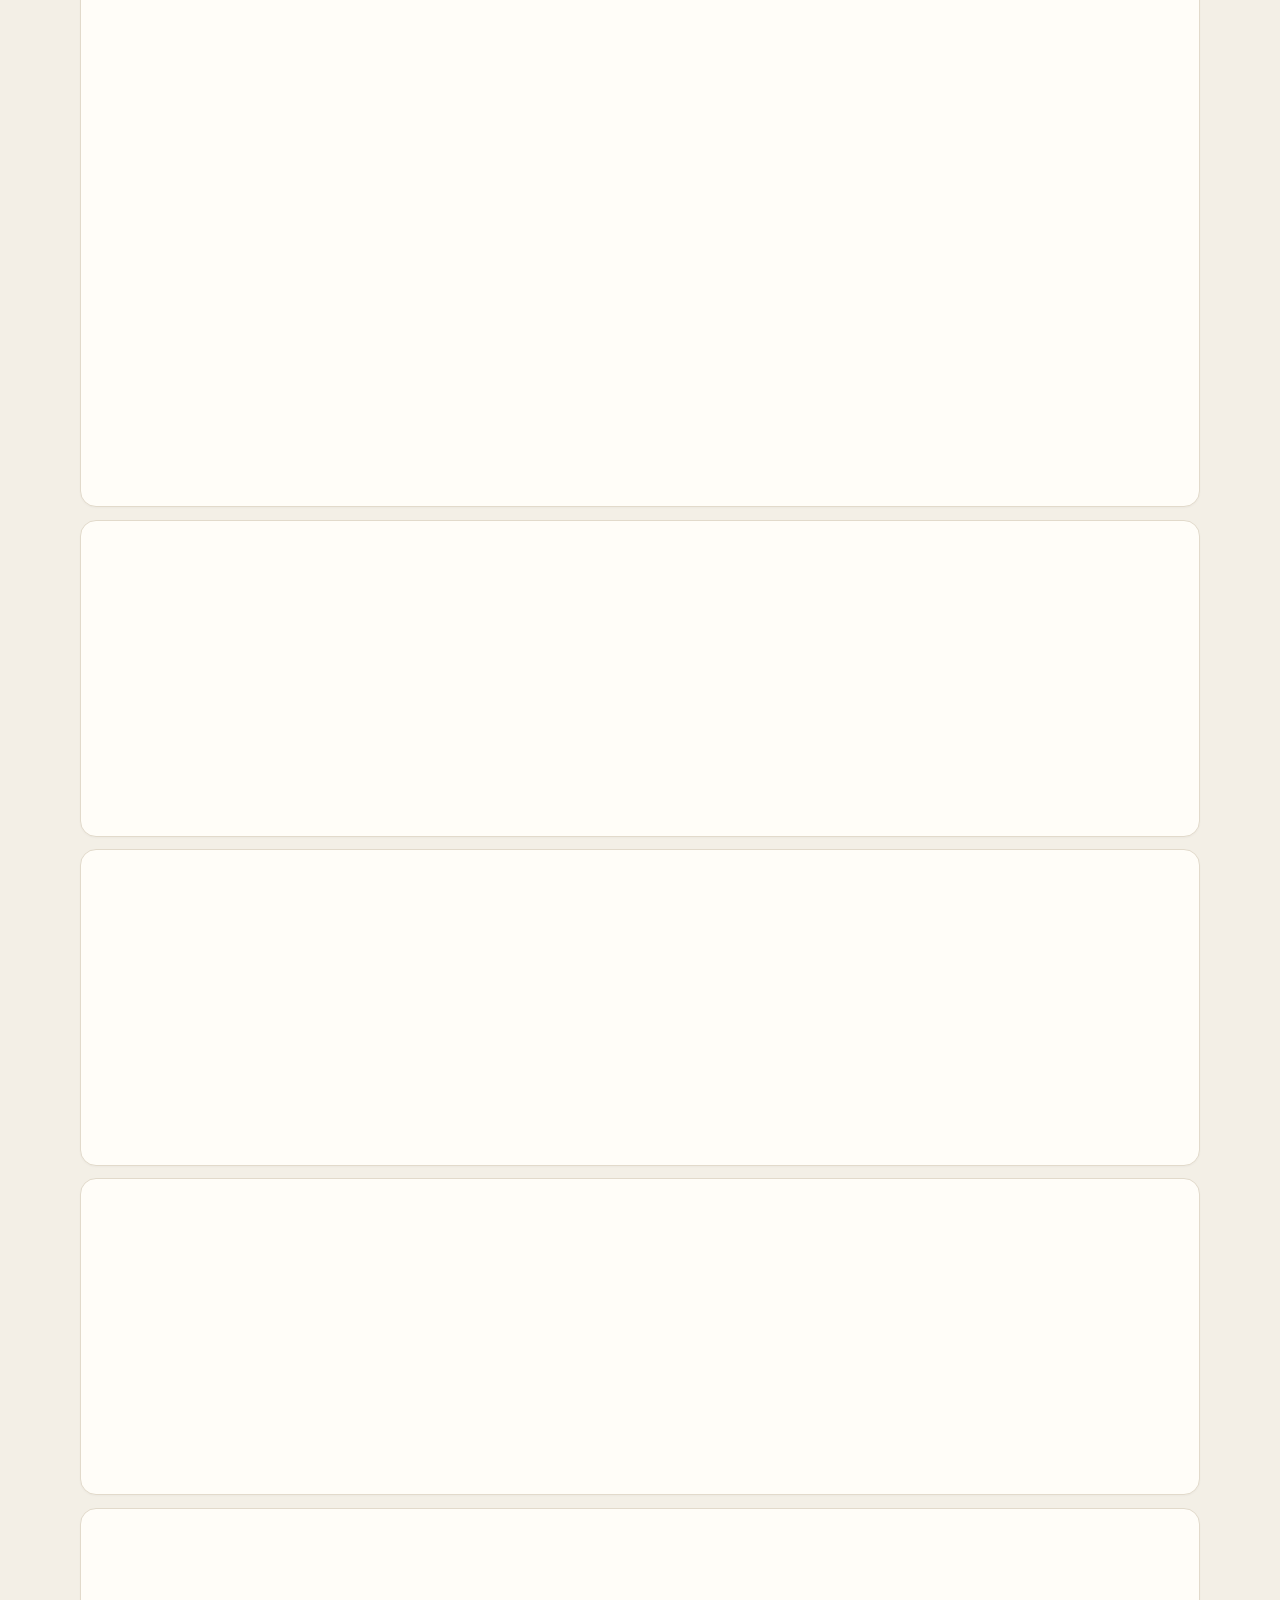
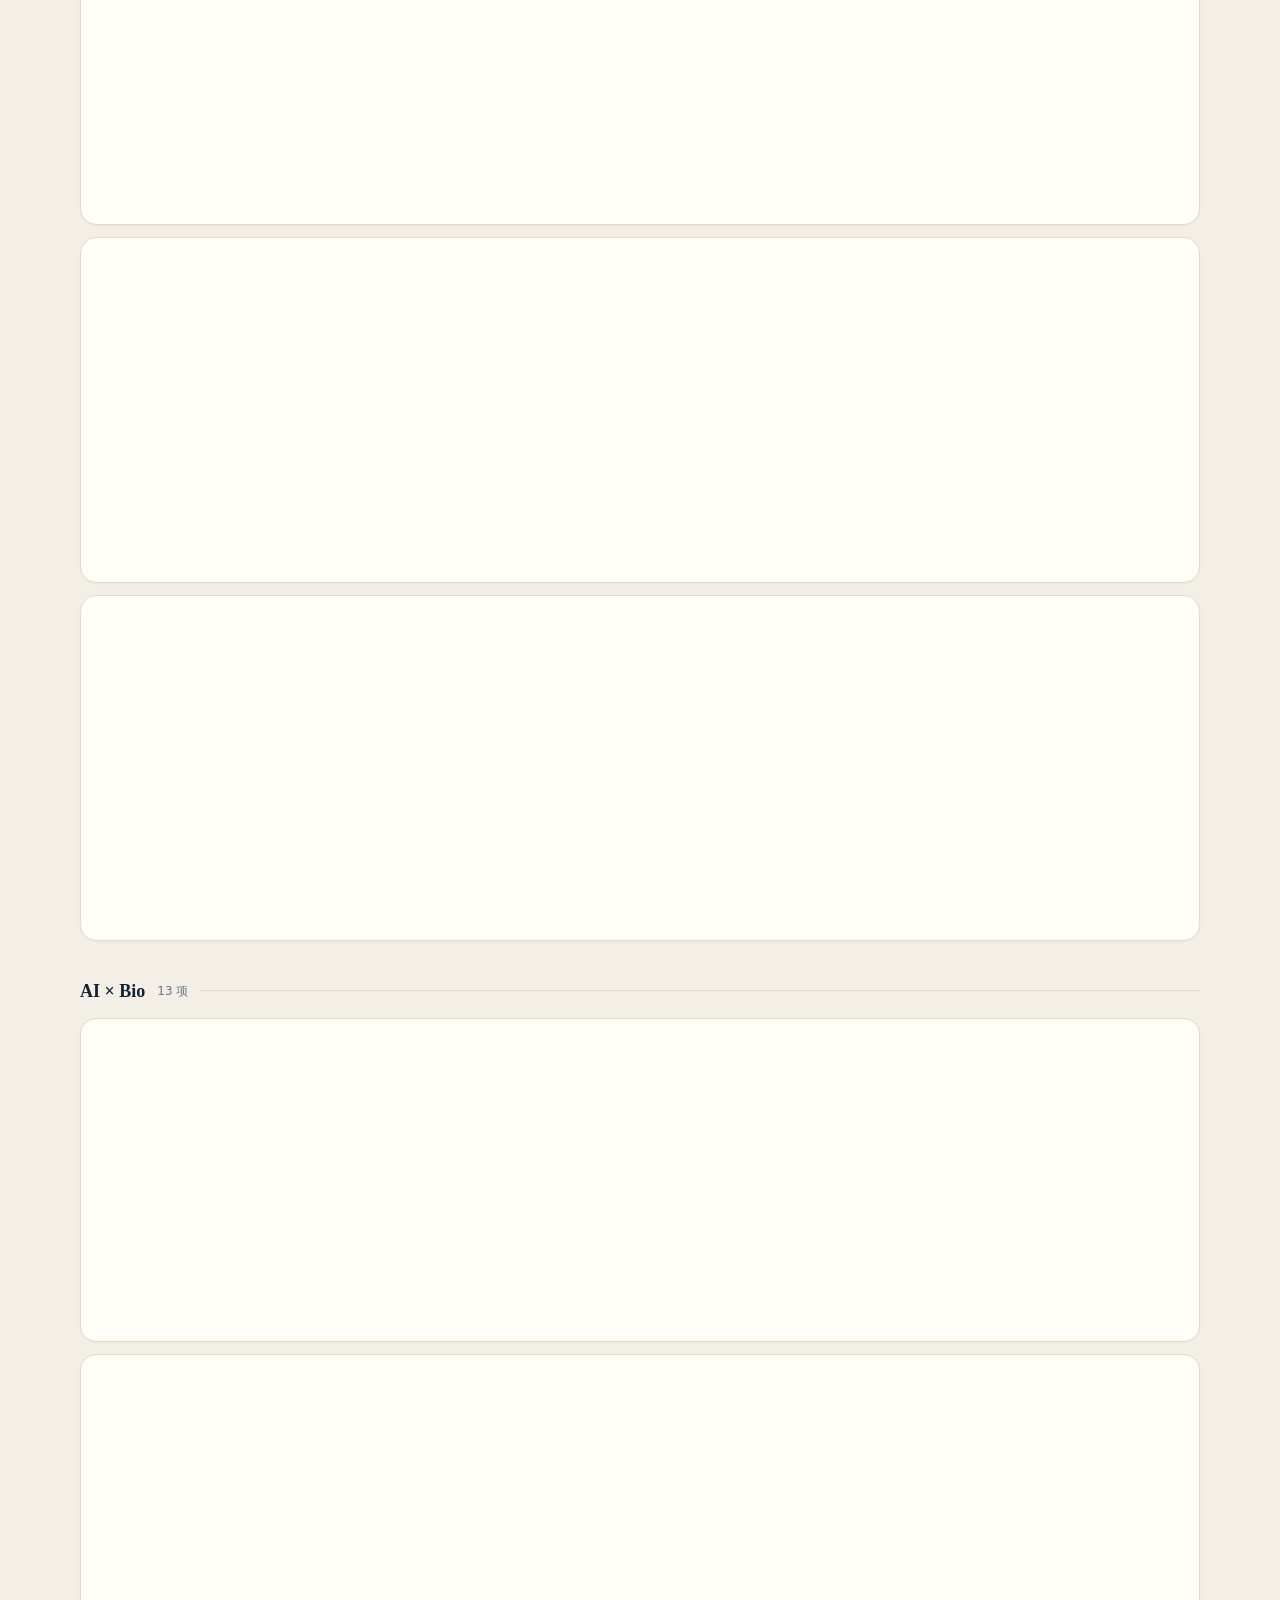
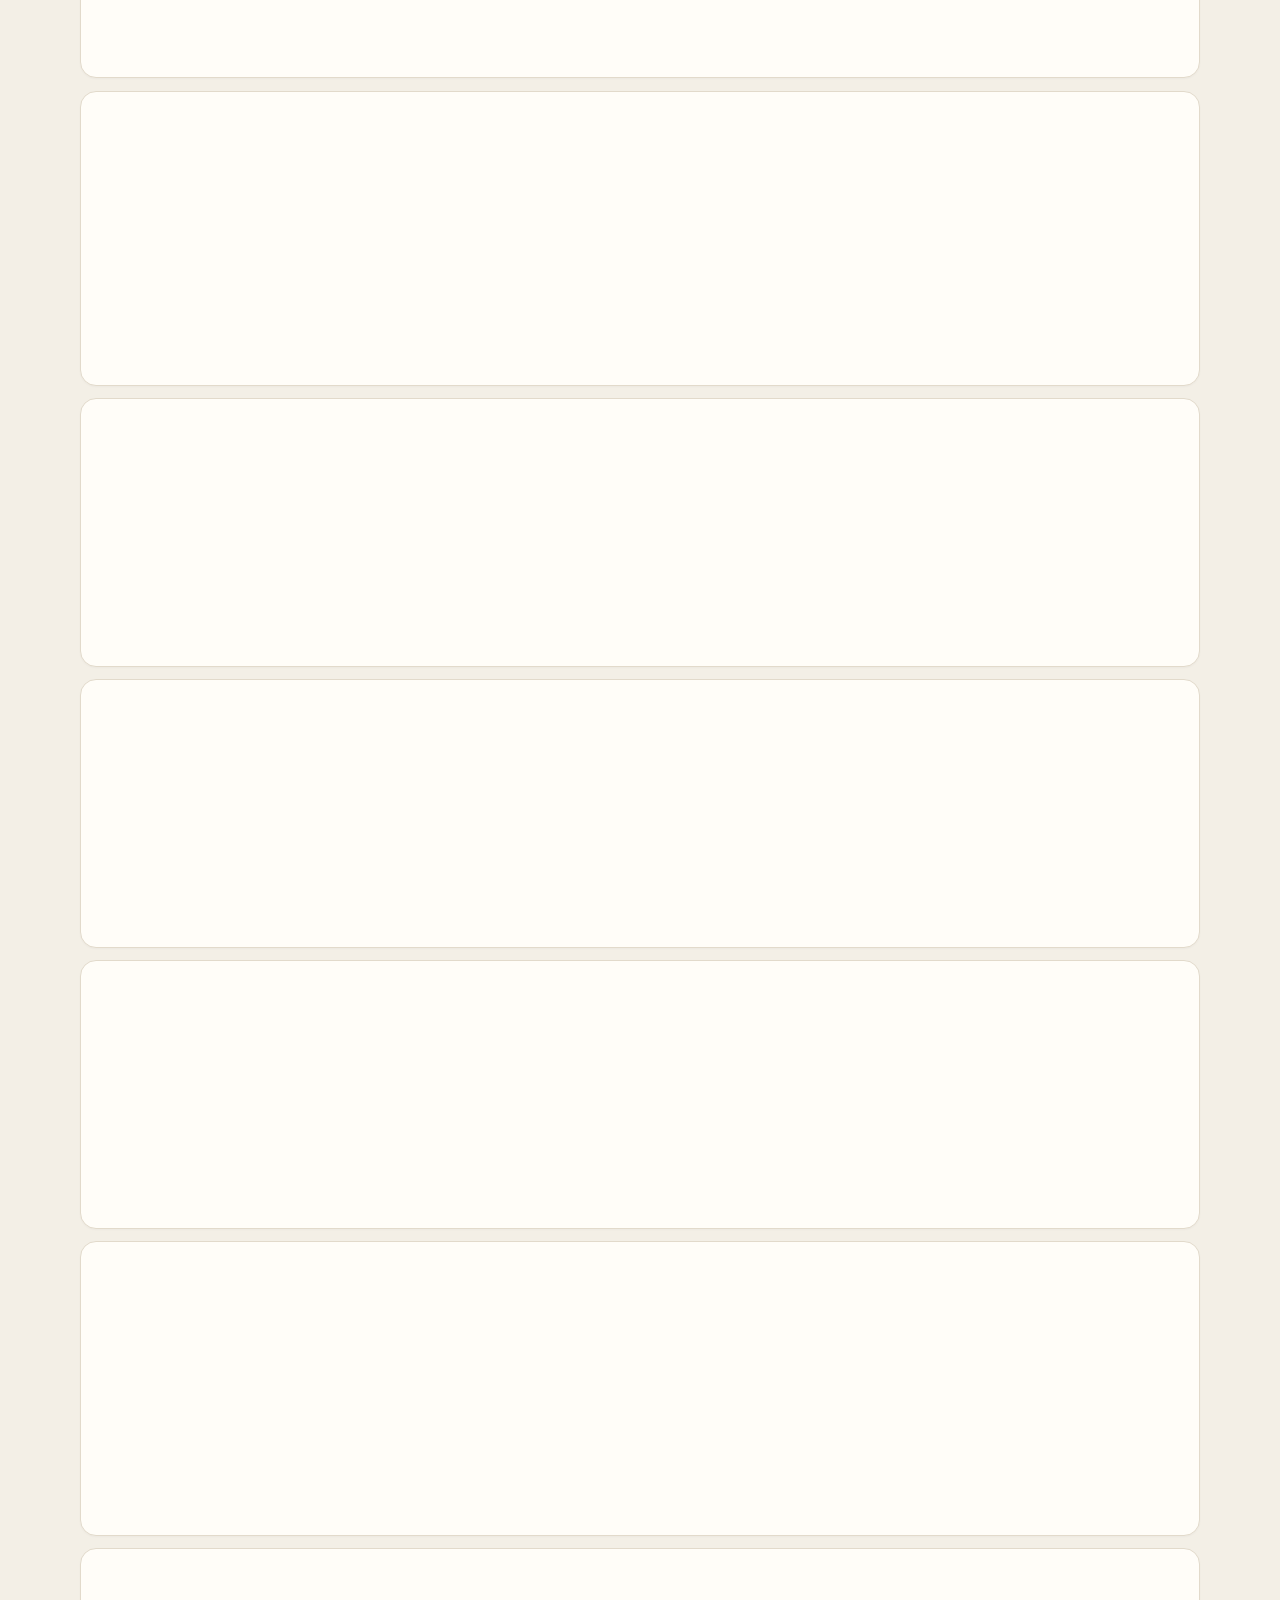
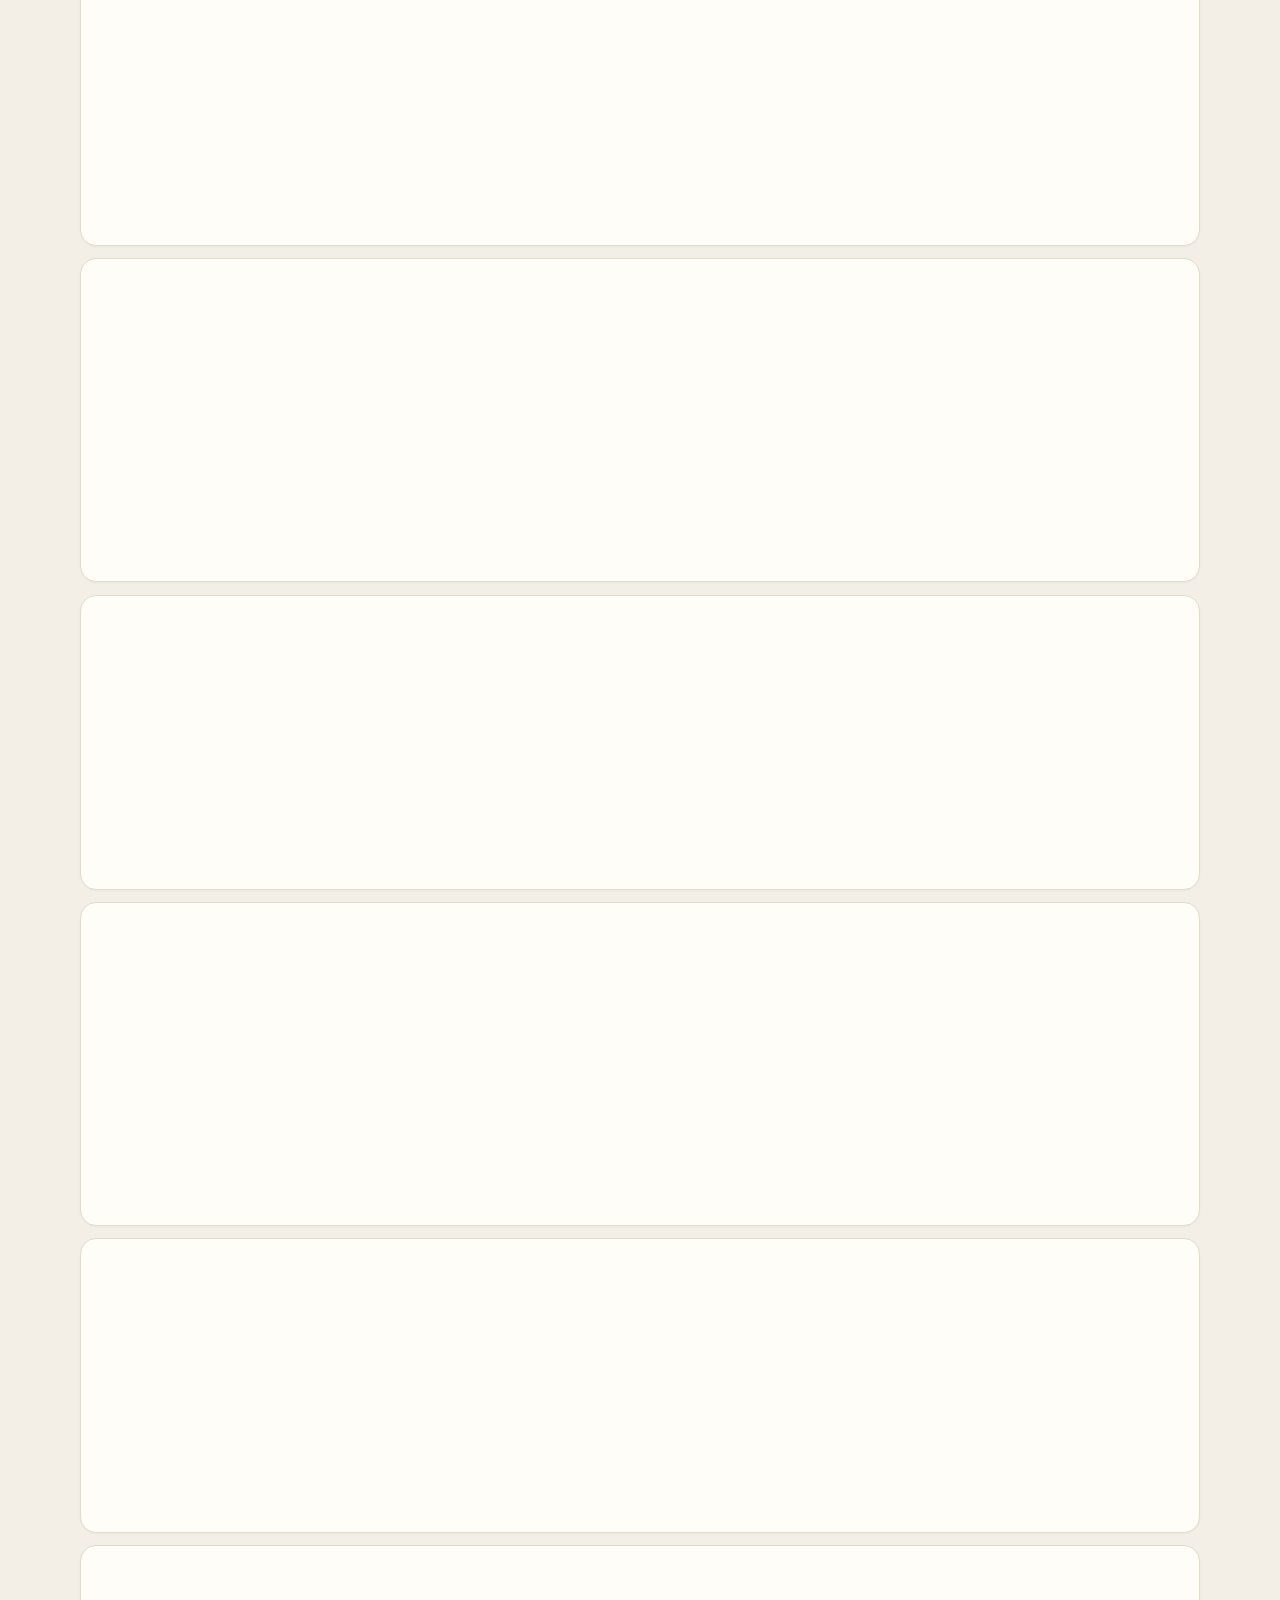
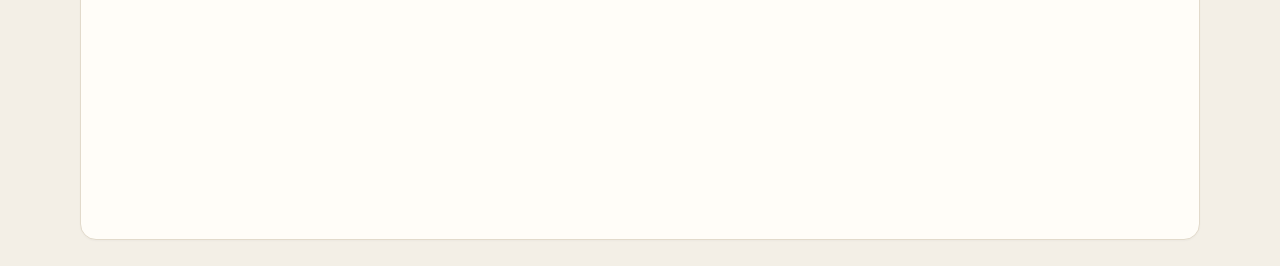
==== commit 5db3d822: "site: defer abstracts, activity, and blocking theme on first paint" ====
--- a/public/index.html
+++ b/public/index.html
@@ -9,12 +9,23 @@
   <meta property="og:description" content="化学、生物、数学、公开观点与工程更新的每日精选。">
   <meta property="og:image" content="https://zichenwang114514.github.io/ai-x-daily/assets/art/hero.jpg">
   <title>AIX每日精读</title>
-  <script src="assets/theme.js"></script>
+  <script>
+    try {
+      var pref = localStorage.getItem("aix-daily.theme.v1");
+      var dark = pref === "dark" || (pref !== "light" && matchMedia("(prefers-color-scheme: dark)").matches);
+      document.documentElement.dataset.theme = dark ? "dark" : "light";
+      document.documentElement.dataset.themePref = pref === "light" || pref === "dark" ? pref : "system";
+      document.documentElement.style.colorScheme = dark ? "dark" : "light";
+    } catch (e) {}
+  </script>
   <link rel="icon" href="assets/favicon.svg" type="image/svg+xml">
   <link rel="stylesheet" href="assets/styles.css">
   <link rel="preload" as="image" href="assets/art/hero.webp" type="image/webp" fetchpriority="high">
   <link rel="preload" as="fetch" href="data/daily/latest.json" crossorigin>
   <link rel="preload" as="fetch" href="api/v1/manifest.json" crossorigin>
+  <link rel="preload" as="script" href="assets/collection.js">
+  <link rel="preload" as="script" href="assets/app.js">
+  <script src="assets/theme.js" defer></script>
 </head>
 <body data-page="home" data-root="">
   <a class="skip-link" href="#papers">跳到日报内容</a>
--- a/public/assets/styles.css
+++ b/public/assets/styles.css
@@ -551,7 +551,14 @@
   border: 1px solid var(--line);
   border-radius: 16px;
   box-shadow: 0 1px 2px rgba(20, 34, 56, 0.03);
+  content-visibility: auto;
+  contain-intrinsic-height: 240px;
   transition: transform 0.18s ease, box-shadow 0.18s ease, border-color 0.18s ease;
+}
+.paper-card:has(.abstract-details[open]),
+.paper-card:has(.note-block:not([hidden])),
+.paper-card.is-target {
+  content-visibility: visible;
 }
 .paper-card:focus-within {
   border-color: var(--card-hover-line);
@@ -864,7 +871,7 @@
   border: 1px solid var(--line);
   border-radius: 16px;
   content-visibility: auto;
-  contain-intrinsic-size: auto 240px;
+  contain-intrinsic-height: 240px;
 }
 .activity-panel__head {
   display: flex;
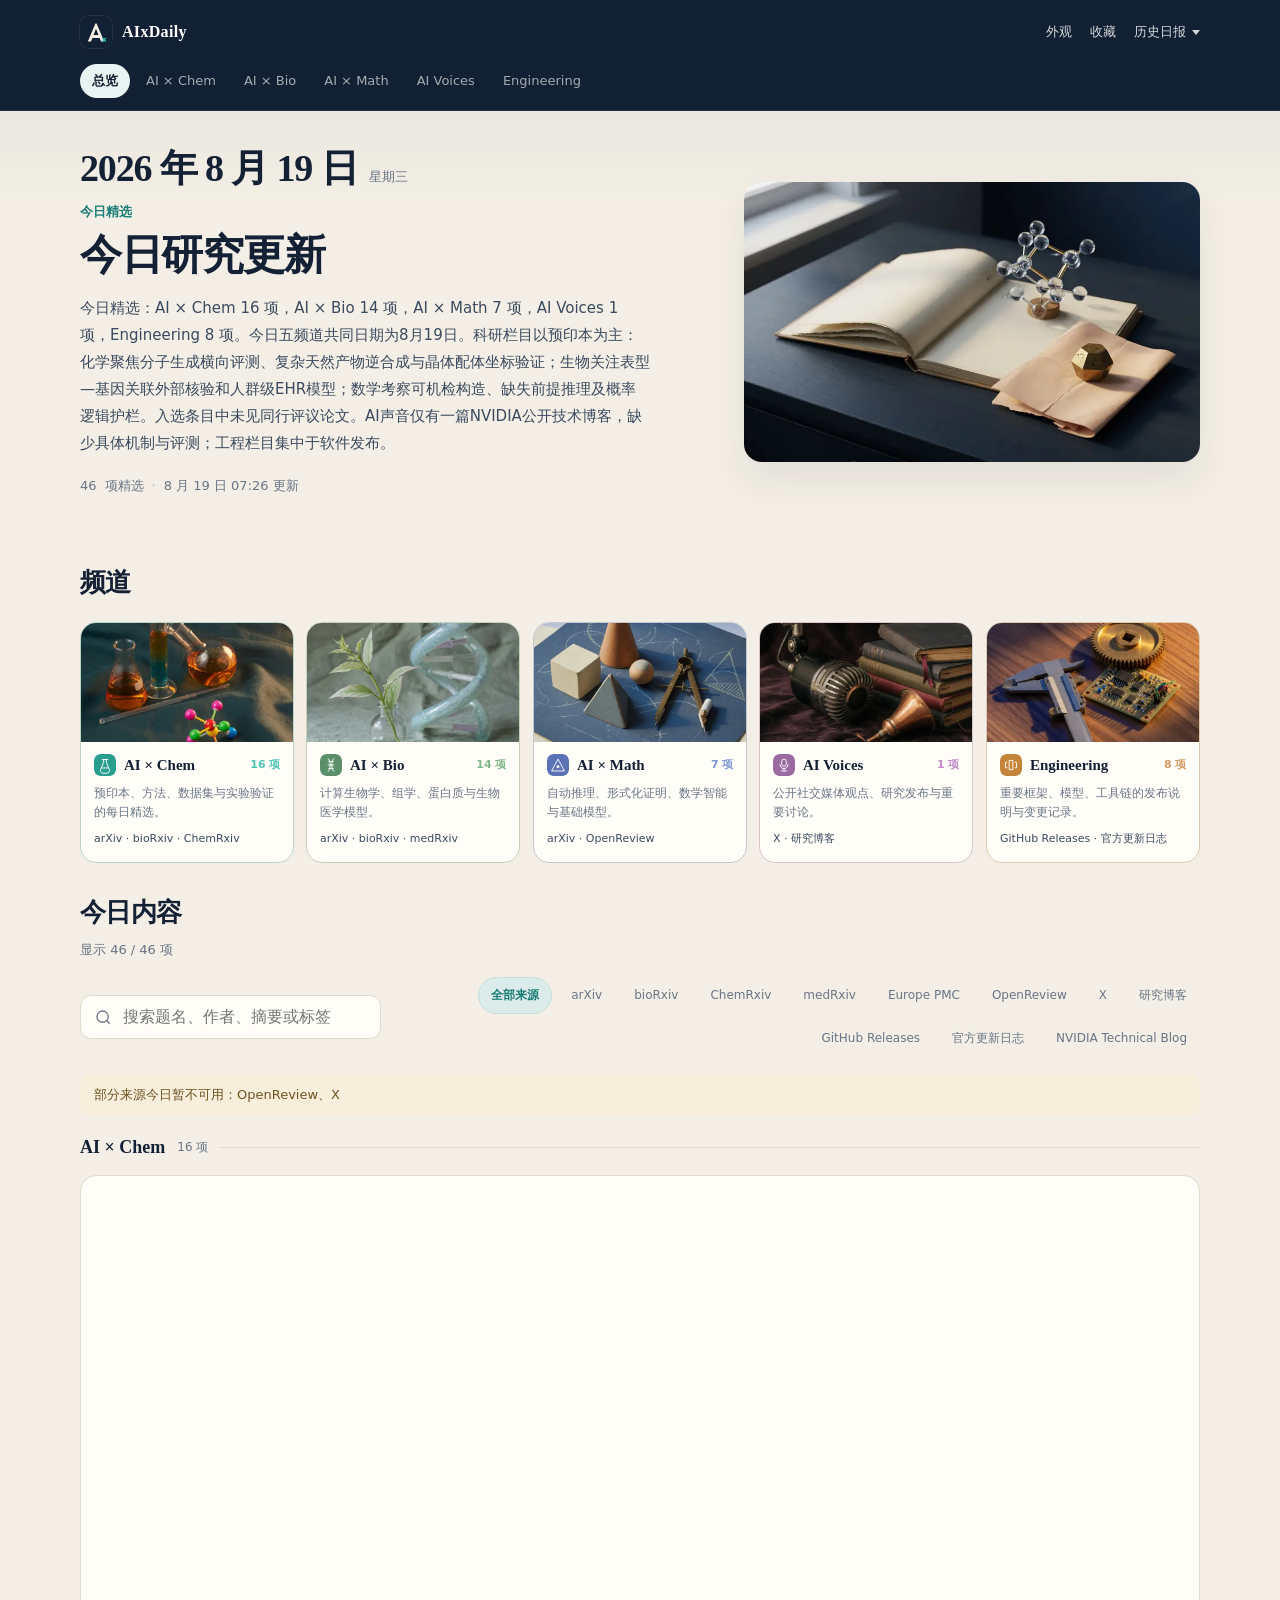
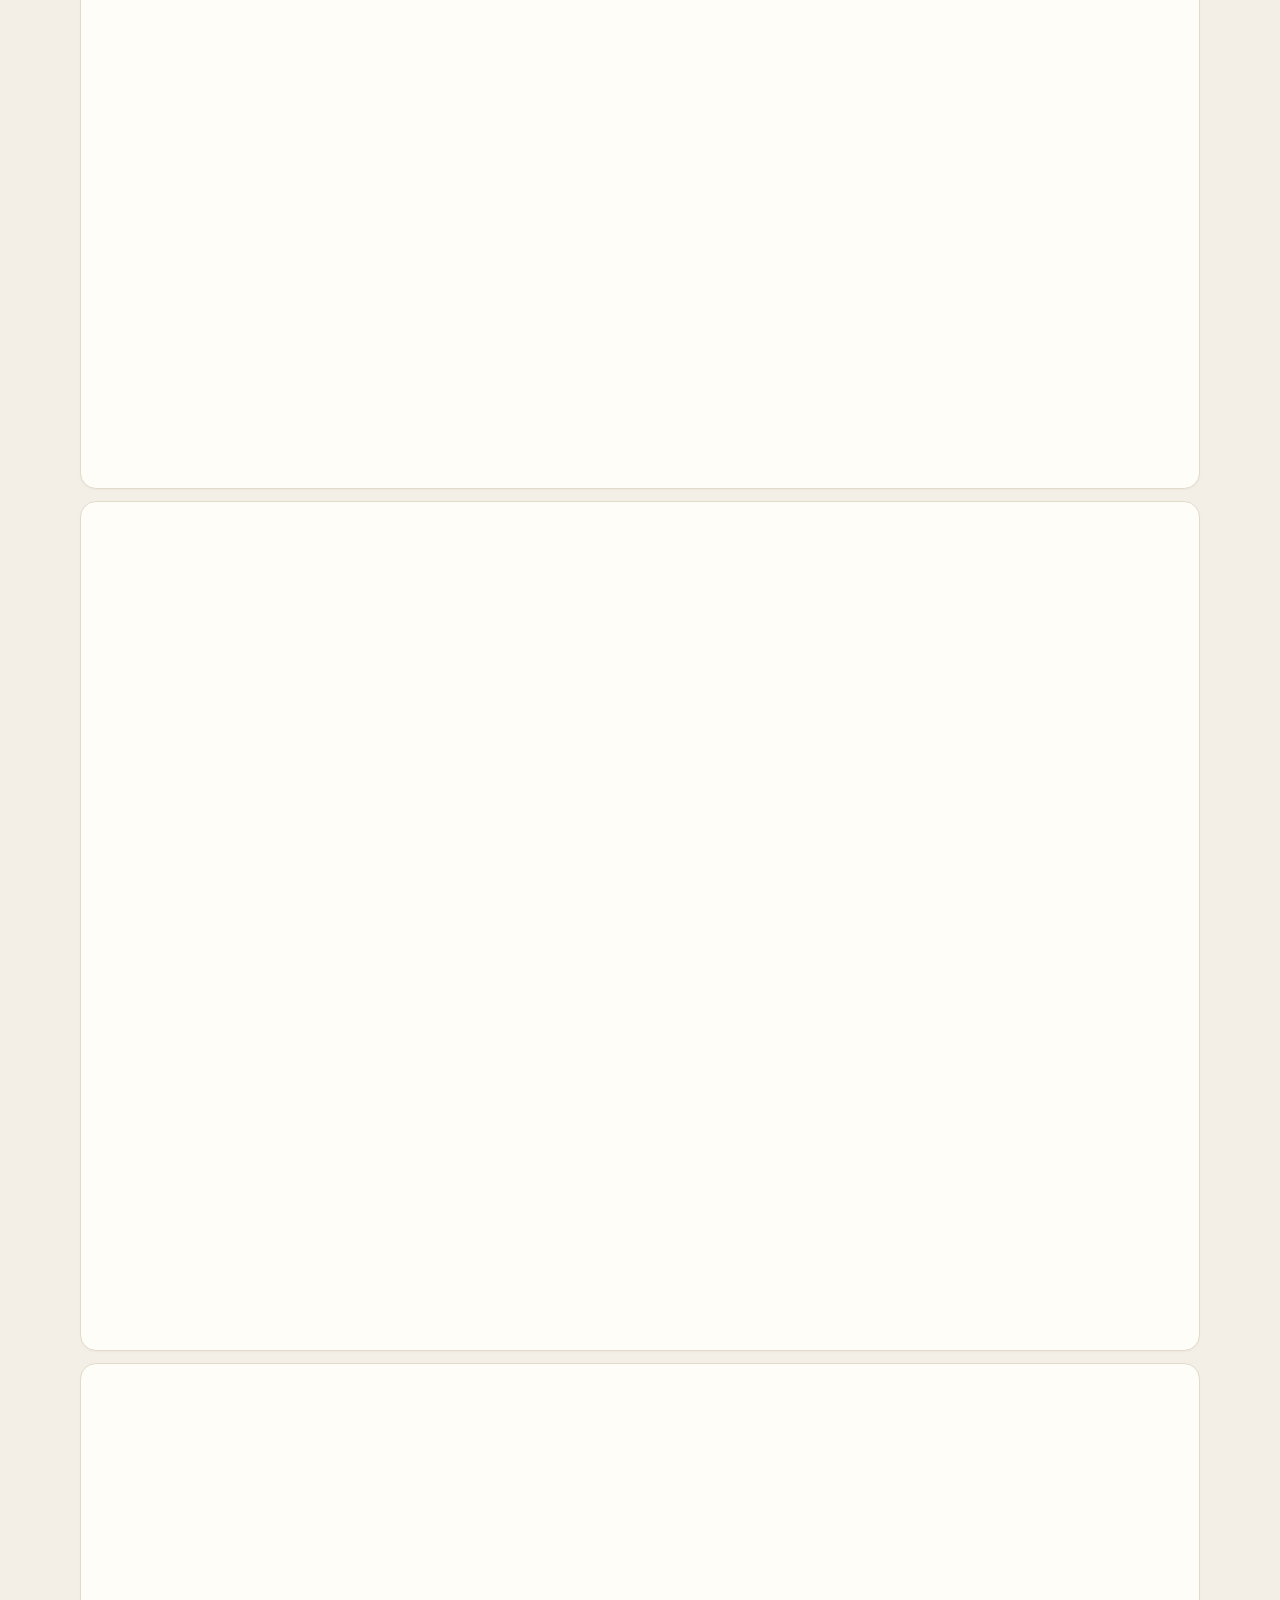
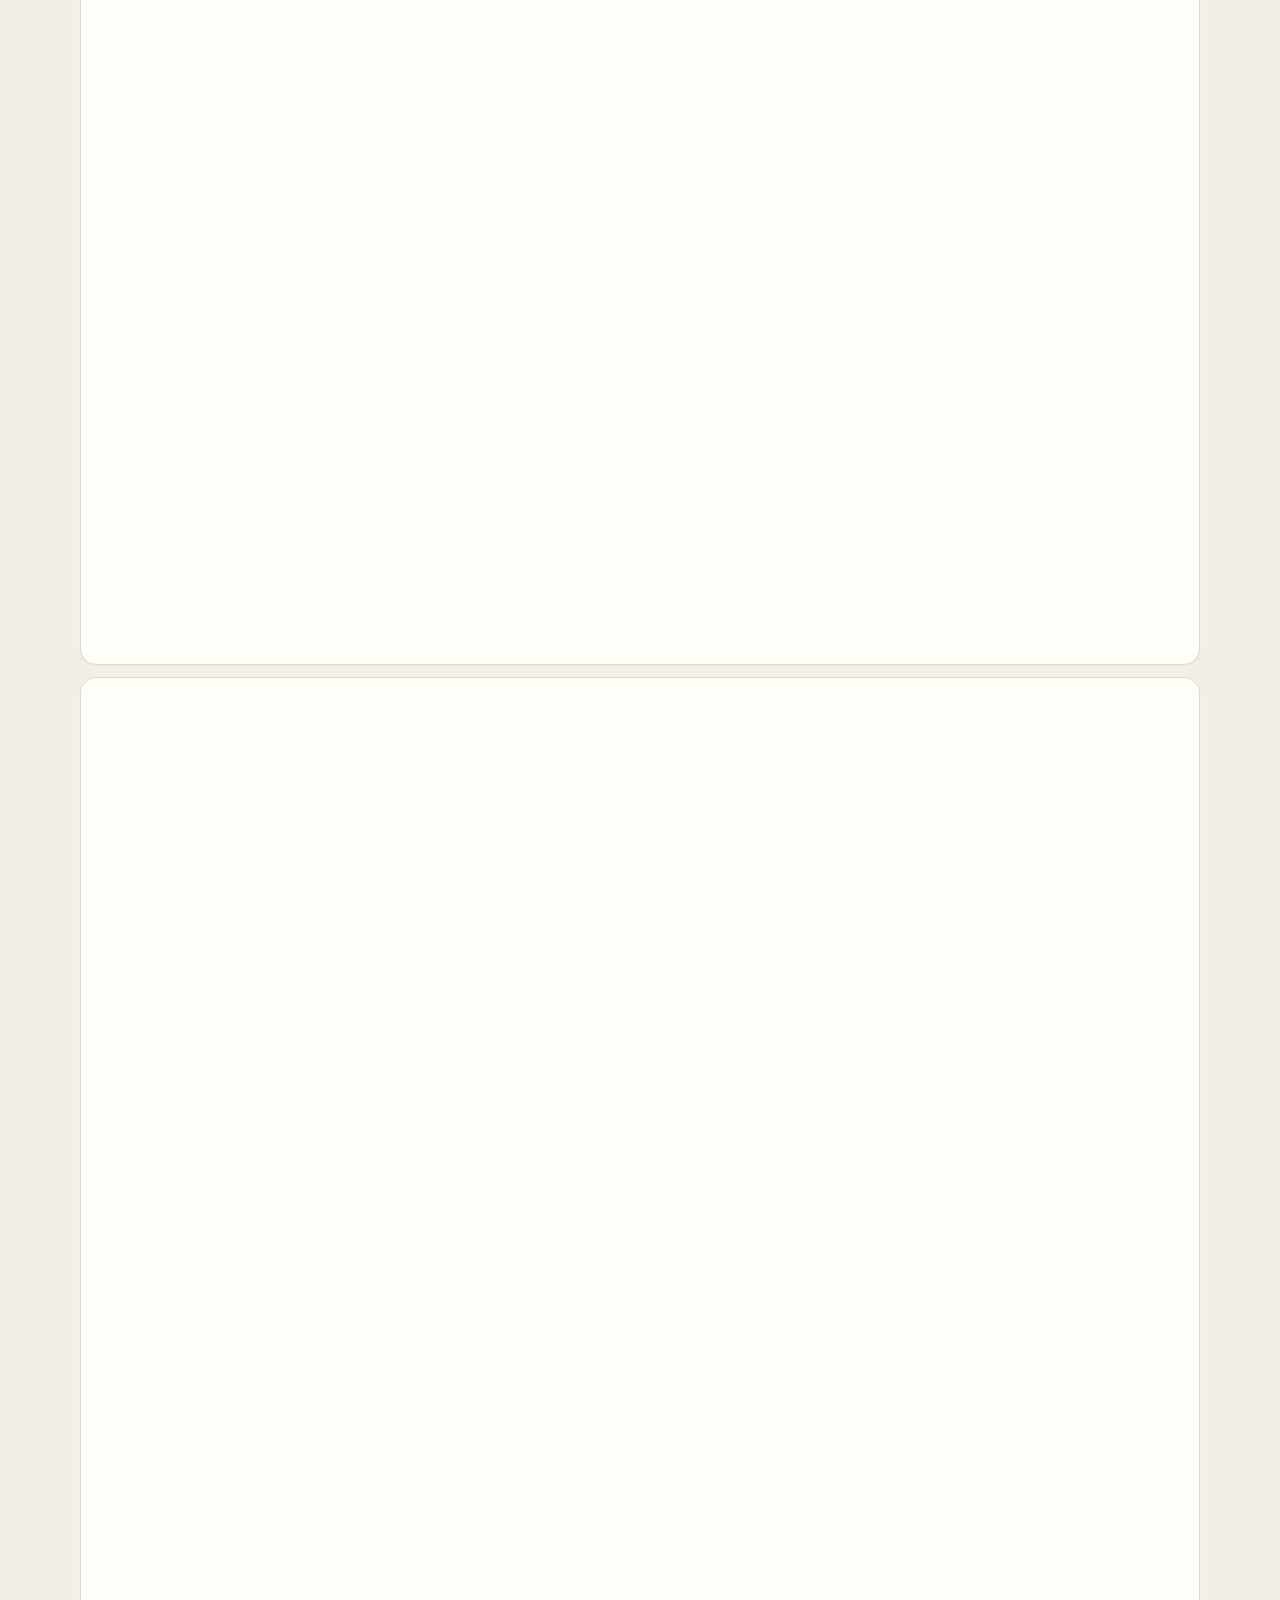
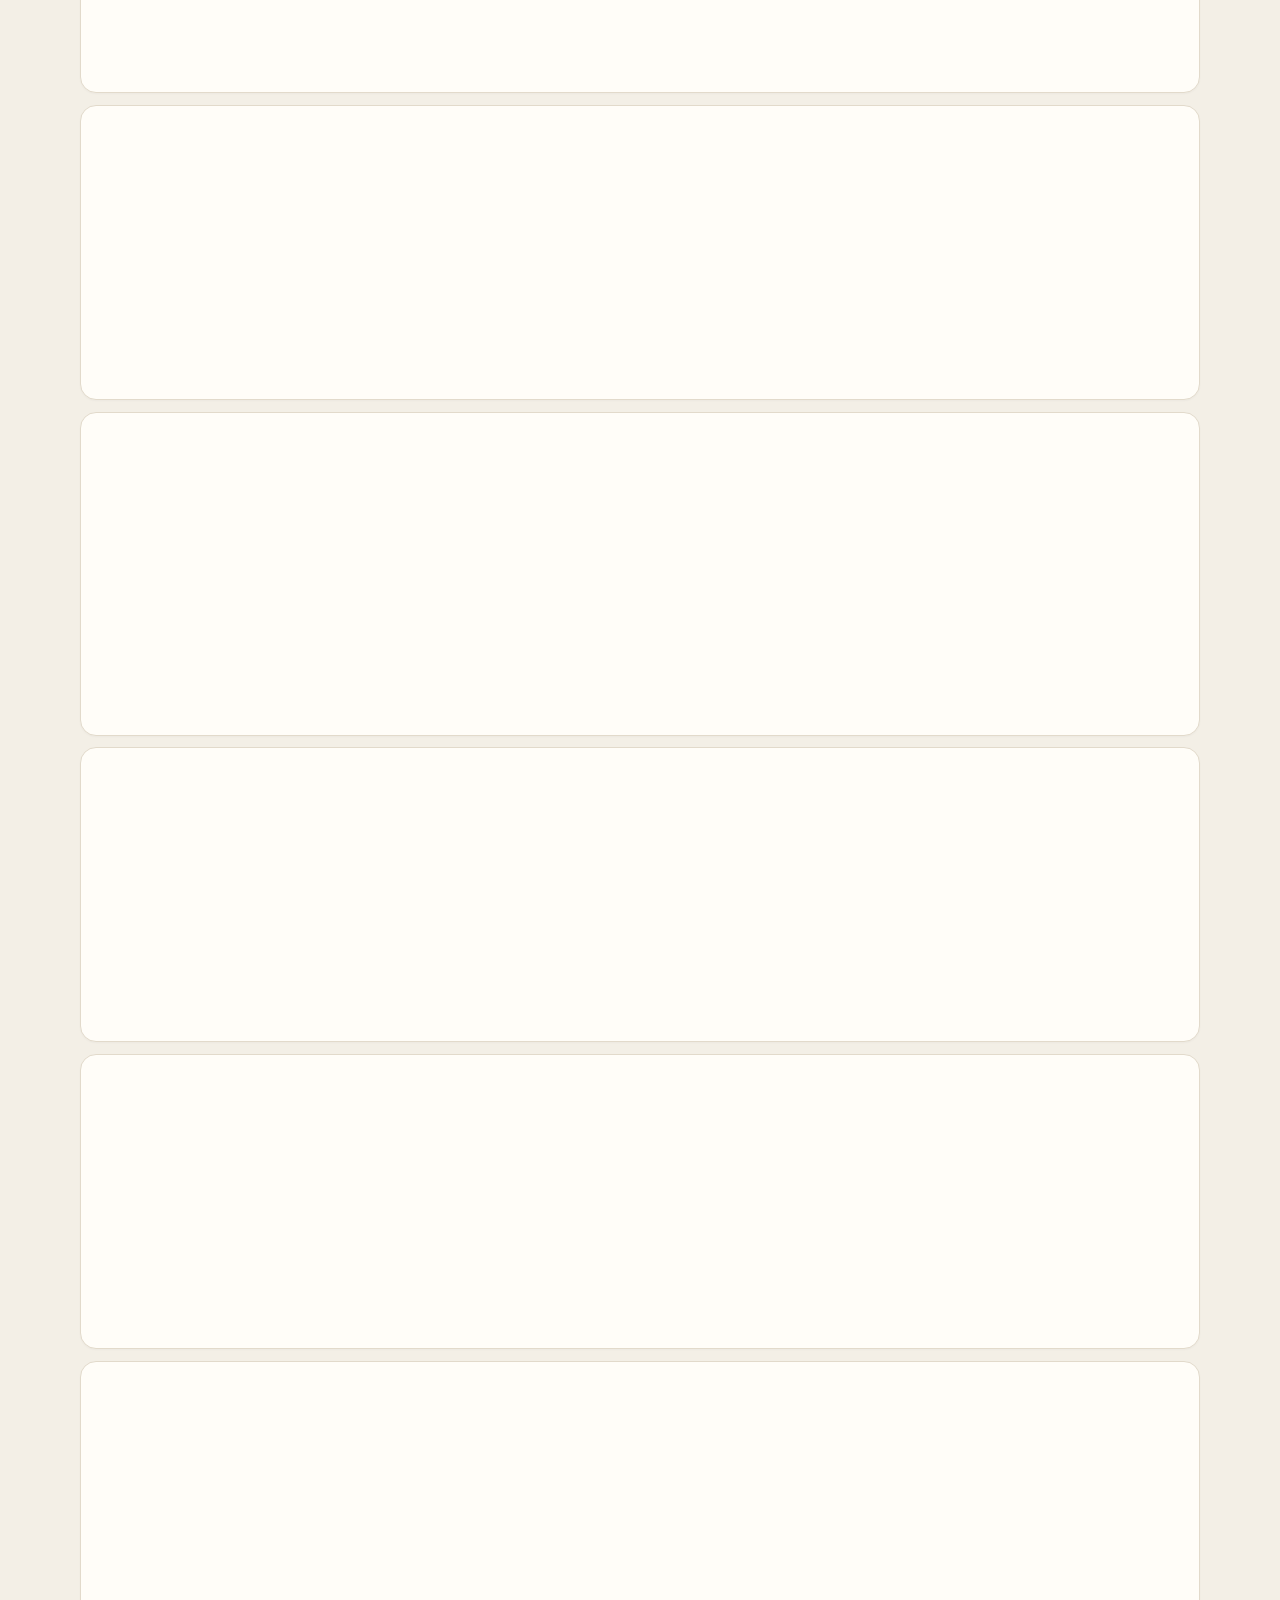
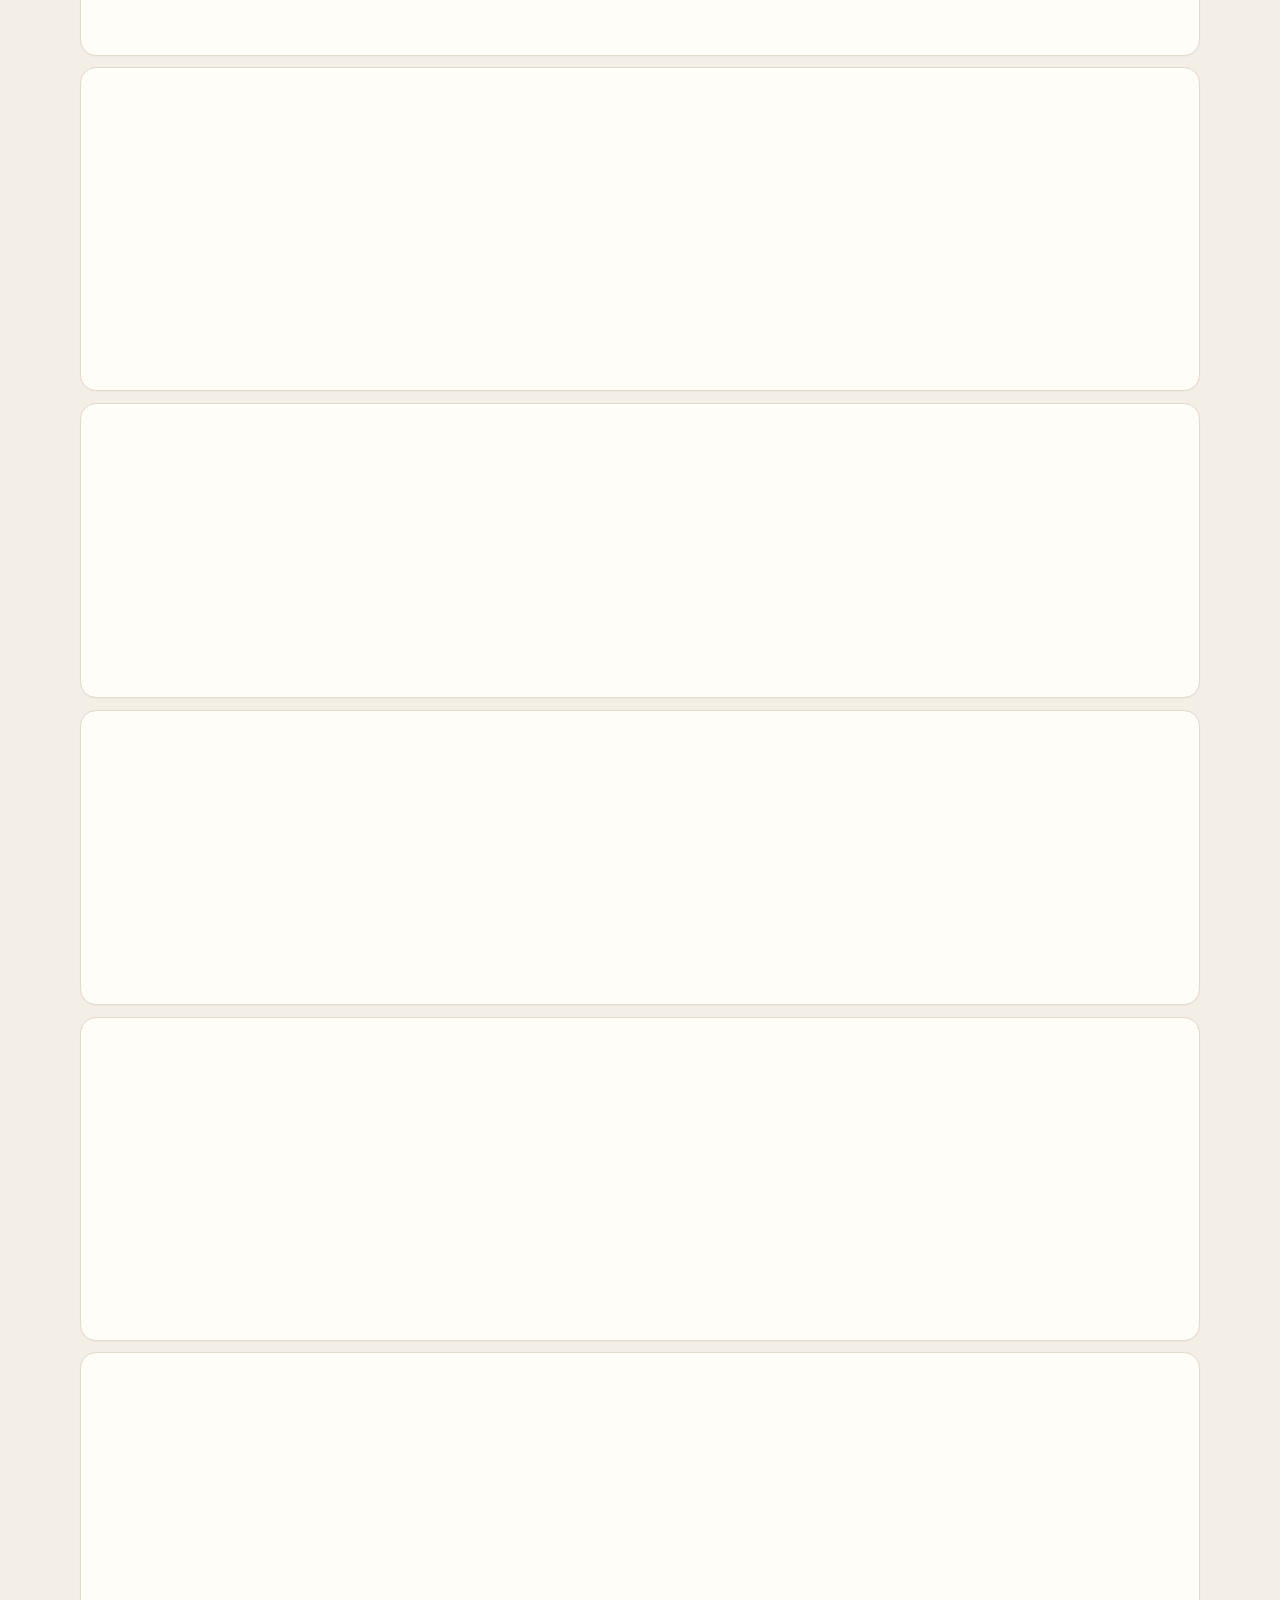
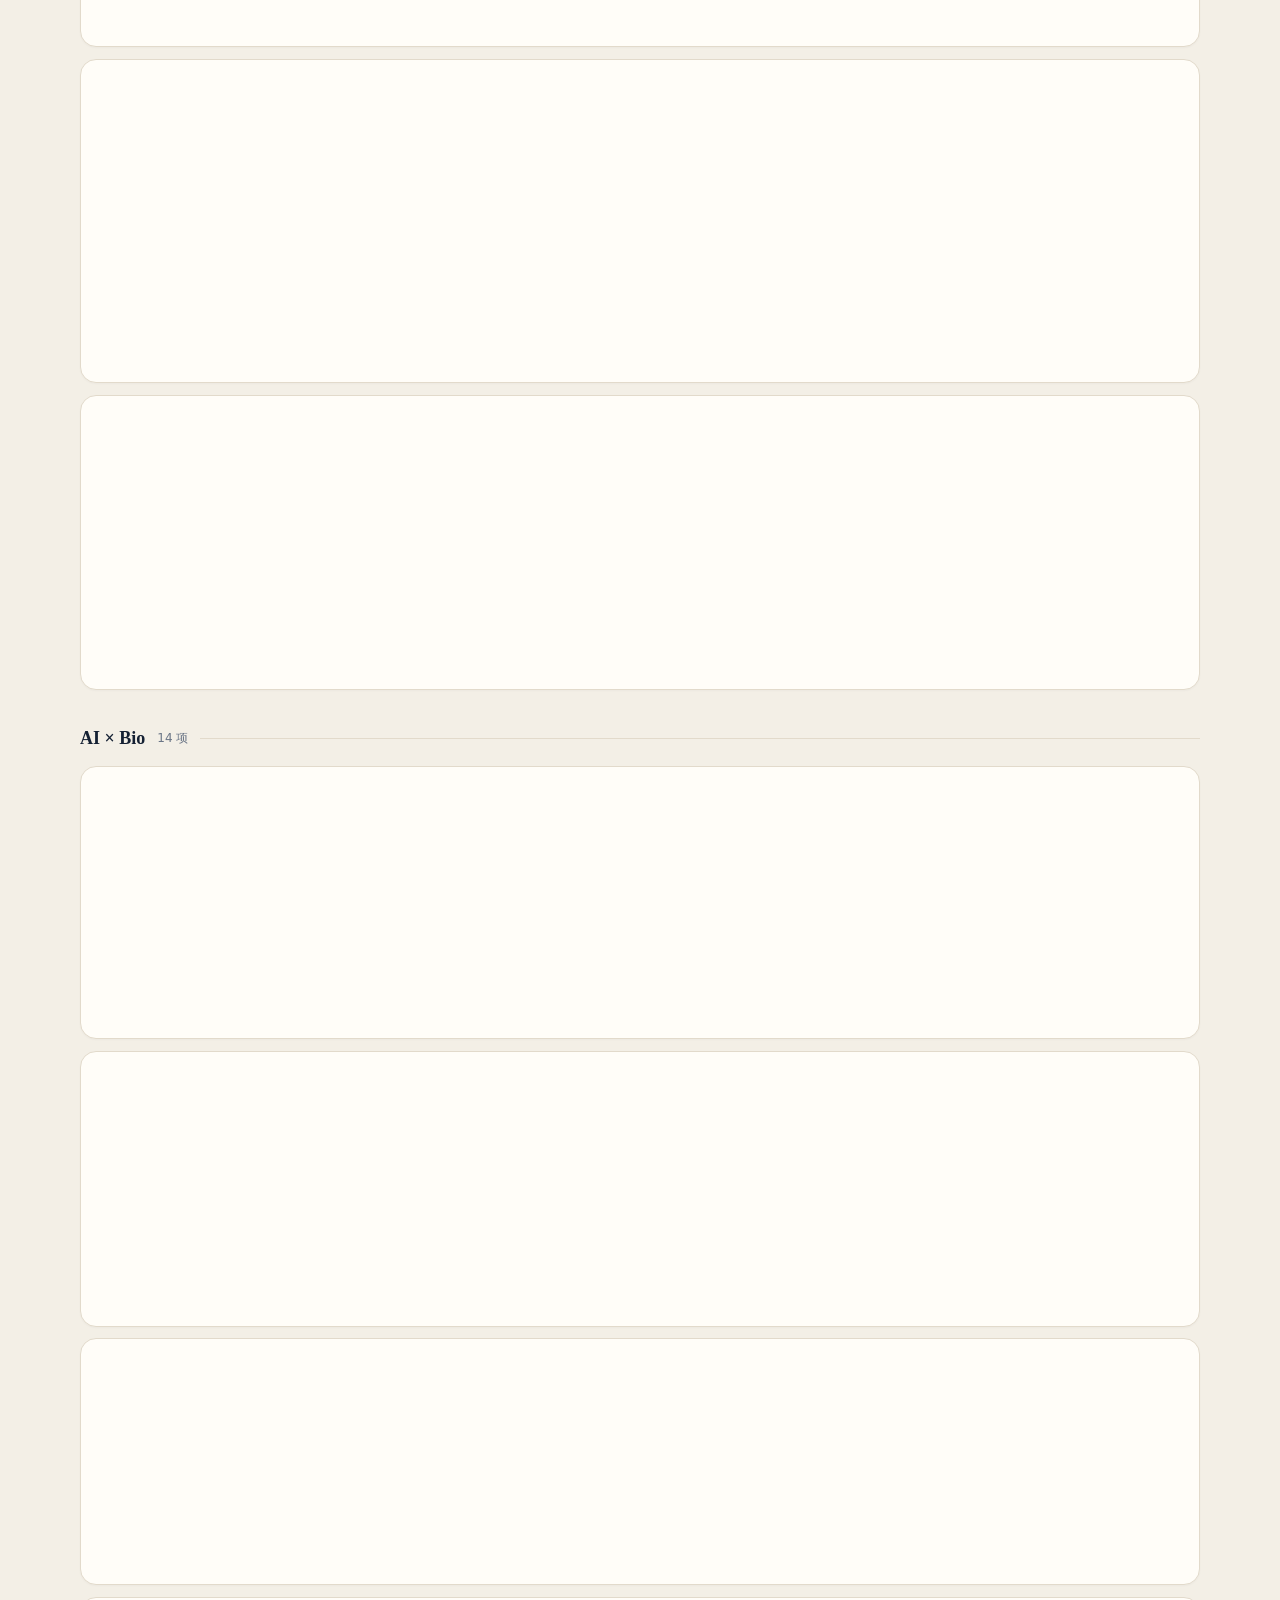
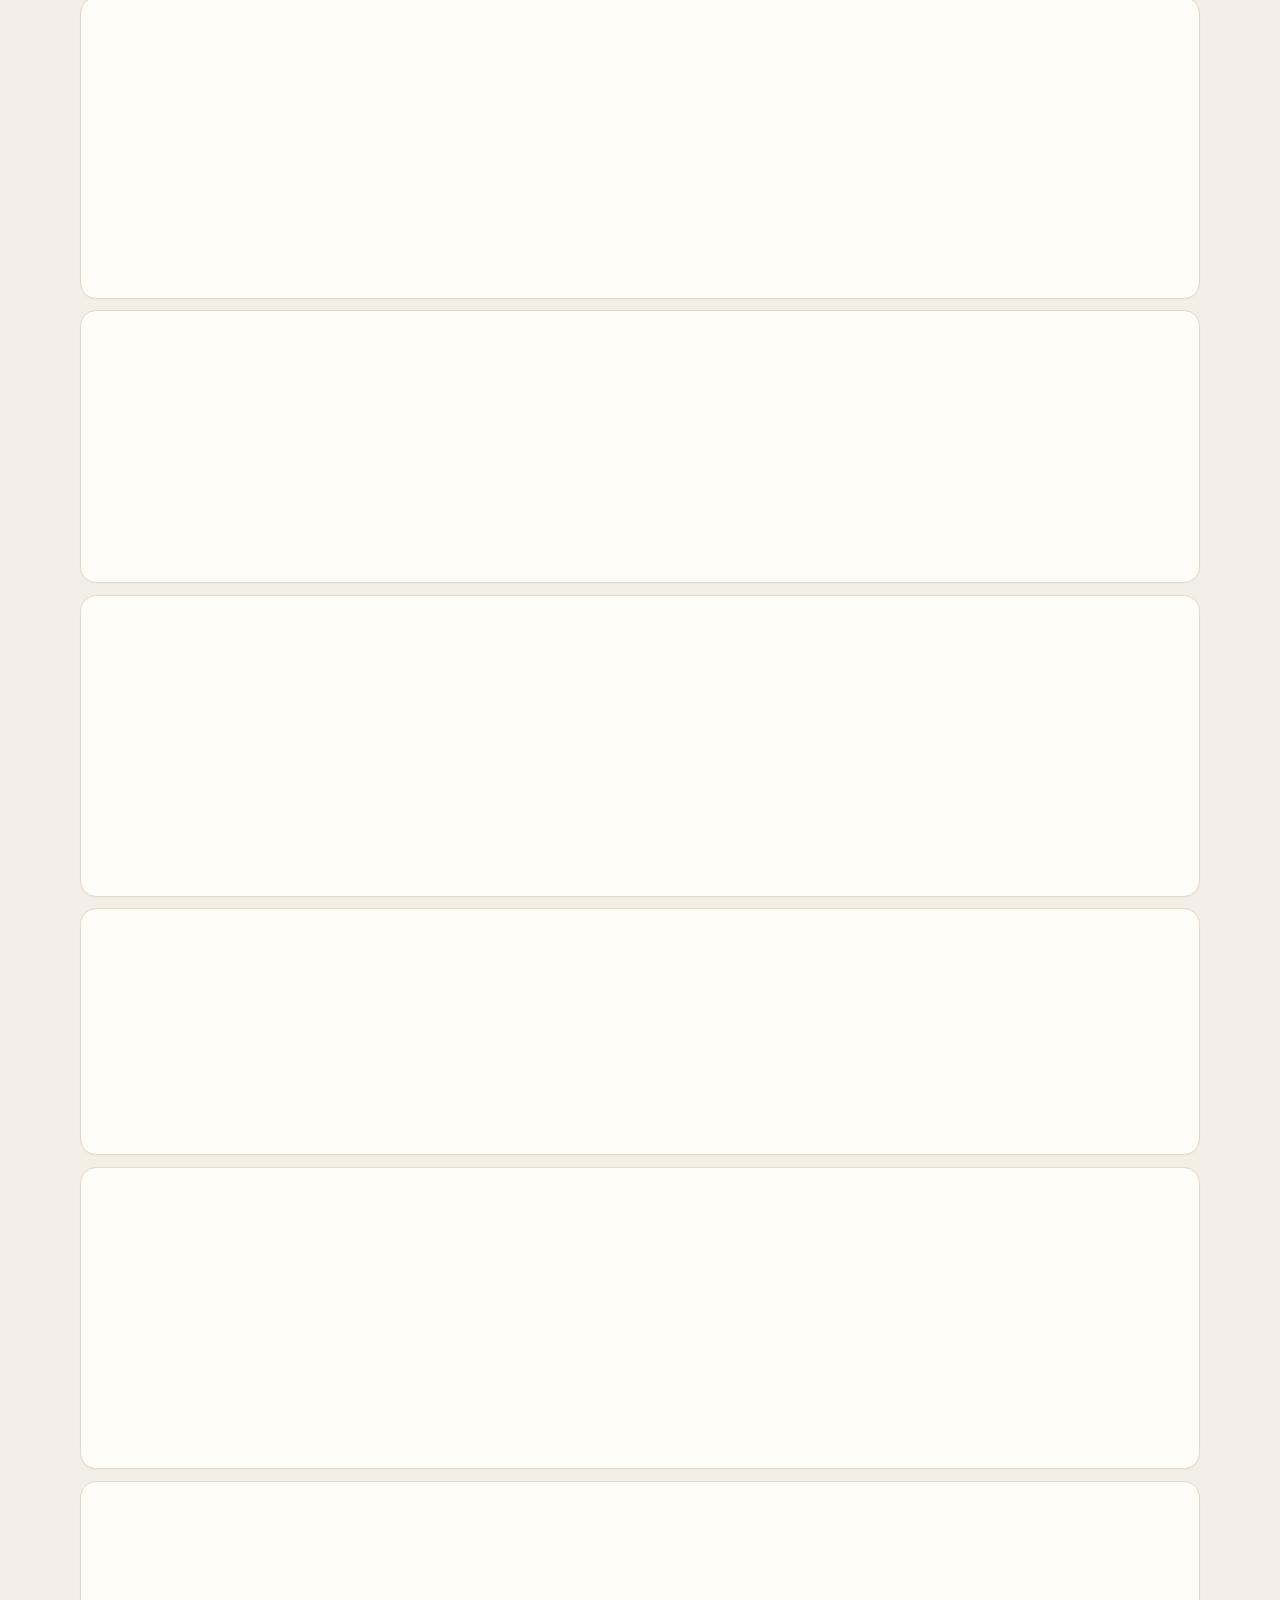
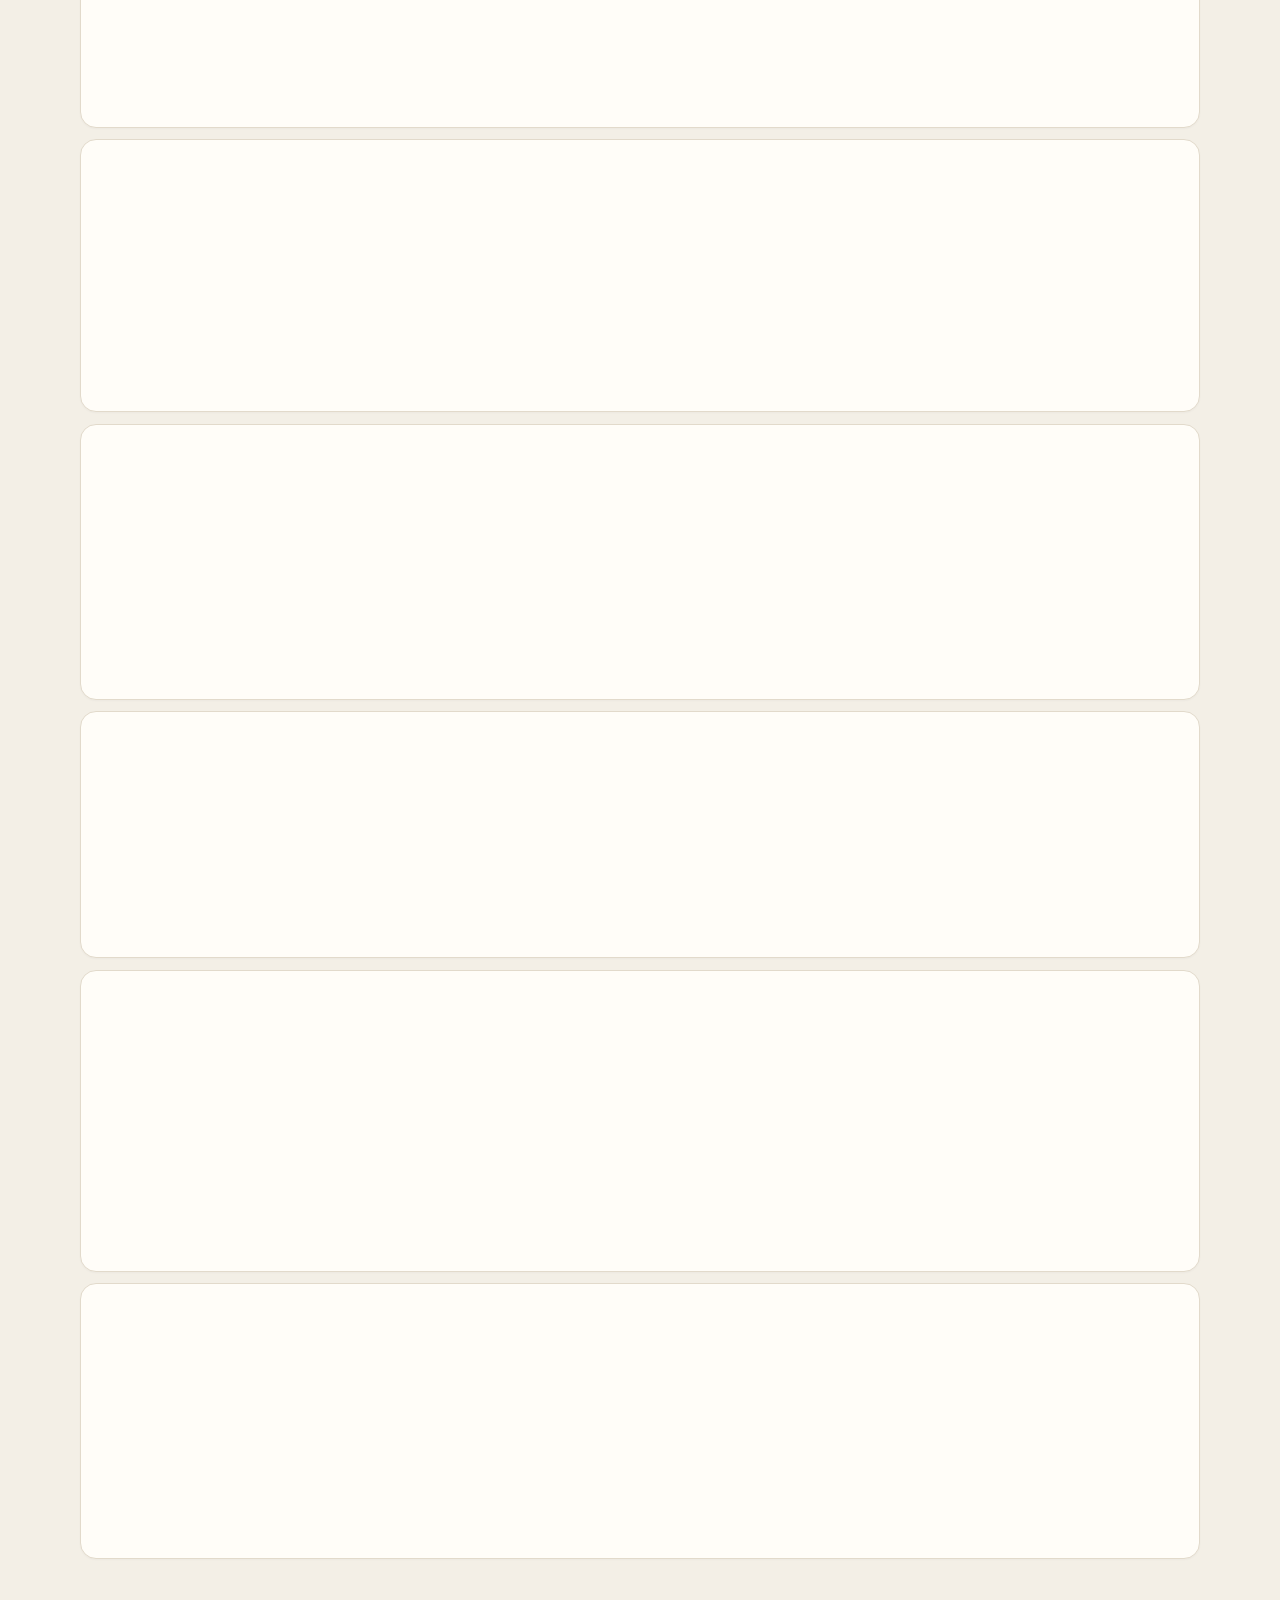
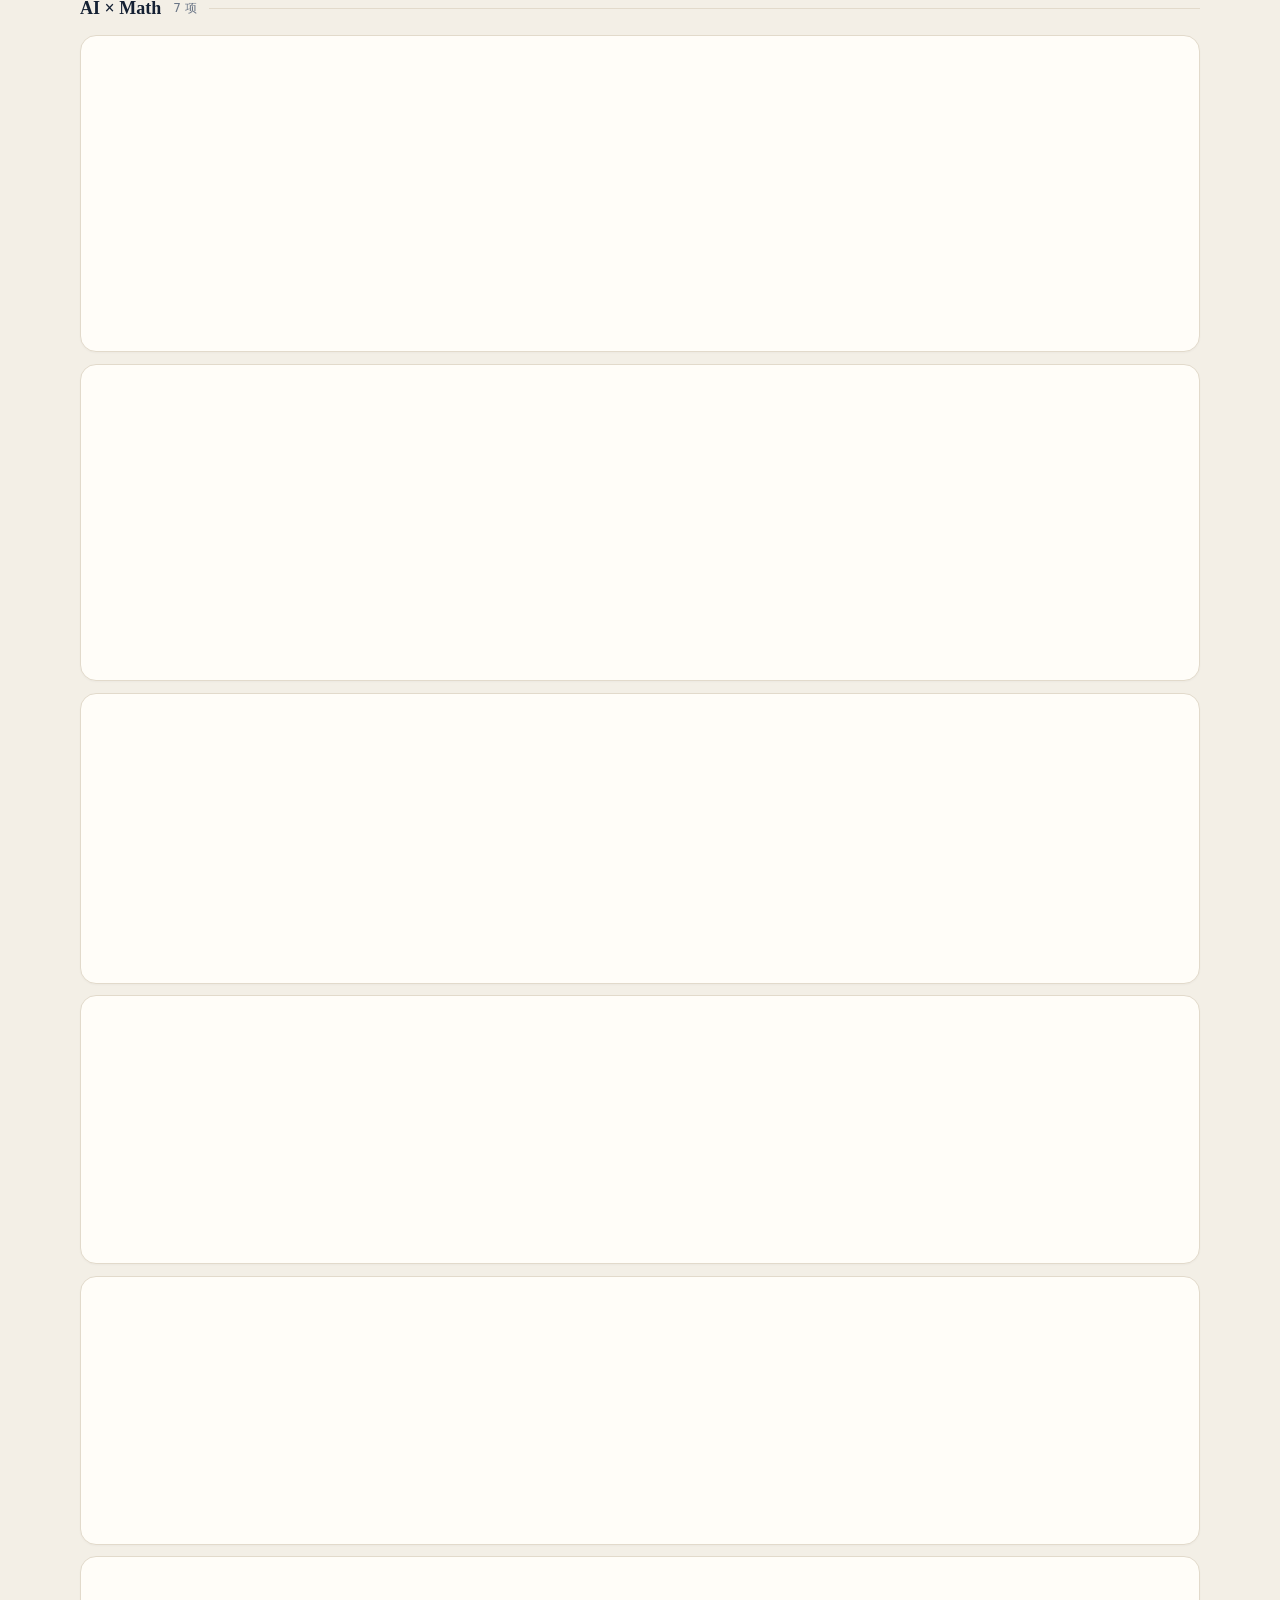
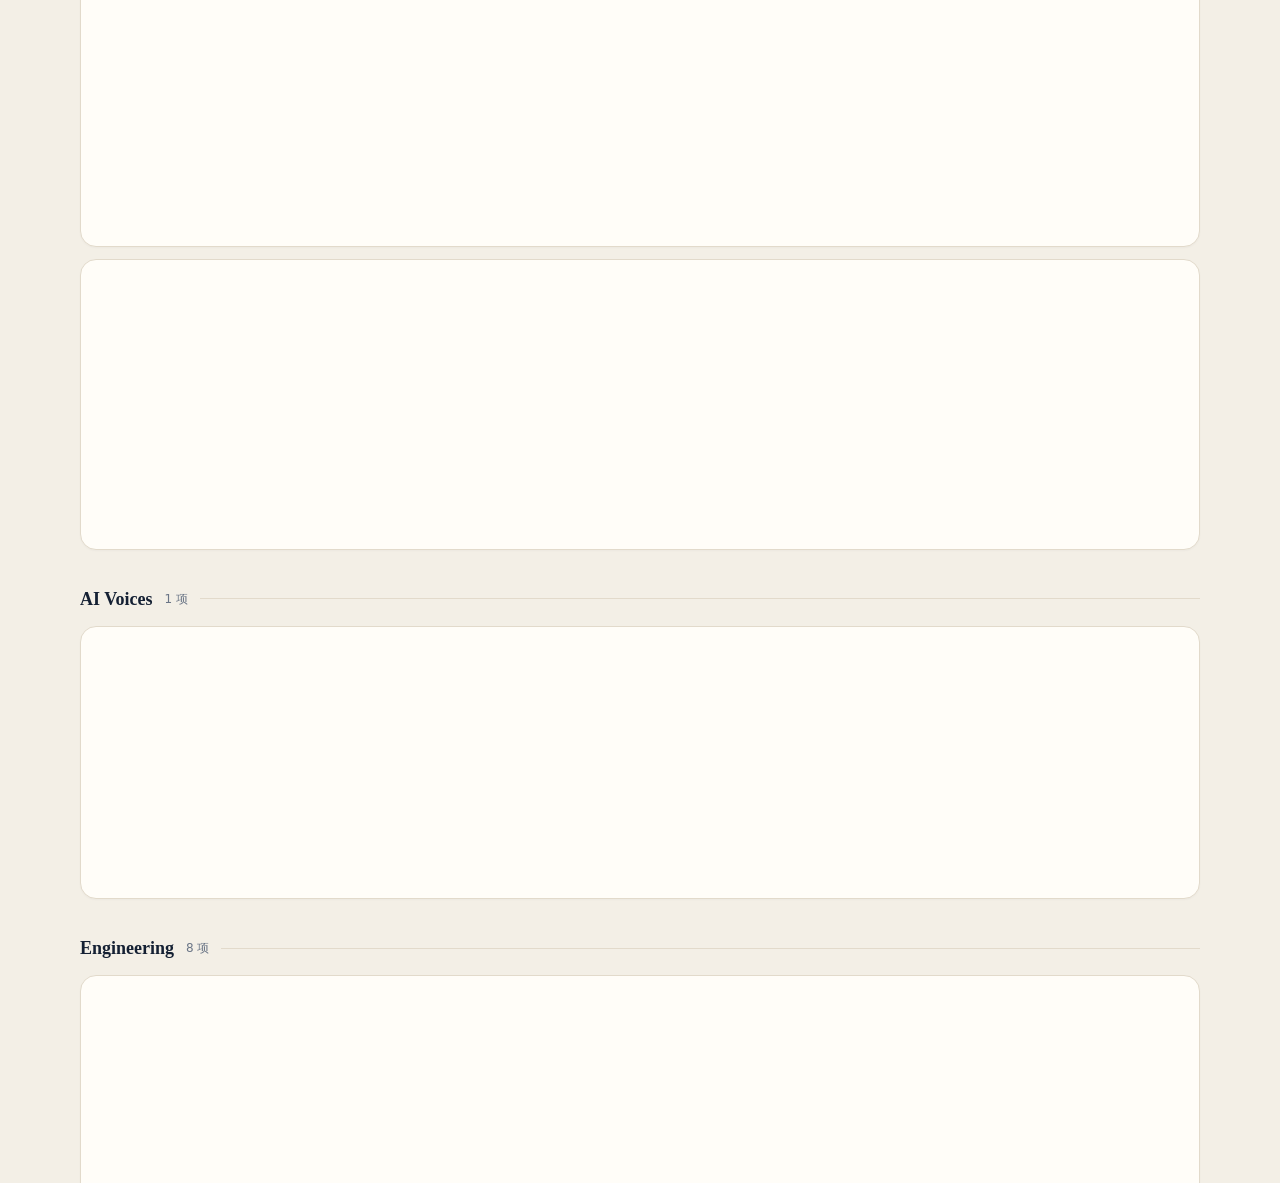
==== commit a05b8e71: "site: show full authors, expand sources, rename to AIxDaily" ====
--- a/public/index.html
+++ b/public/index.html
@@ -3,12 +3,12 @@
 <head>
   <meta charset="utf-8">
   <meta name="viewport" content="width=device-width, initial-scale=1">
-  <meta name="description" content="AIX每日精读：化学、生物、数学、公开观点与工程更新的每日精选。">
+  <meta name="description" content="AIxDaily：化学、生物、数学、公开观点与工程更新的每日精选。">
   <meta name="theme-color" content="#122033">
-  <meta property="og:title" content="AIX每日精读">
+  <meta property="og:title" content="AIxDaily">
   <meta property="og:description" content="化学、生物、数学、公开观点与工程更新的每日精选。">
   <meta property="og:image" content="https://zichenwang114514.github.io/ai-x-daily/assets/art/hero.jpg">
-  <title>AIX每日精读</title>
+  <title>AIxDaily</title>
   <script>
     try {
       var pref = localStorage.getItem("aix-daily.theme.v1");
@@ -33,17 +33,17 @@
   <header class="site-header">
     <div class="shell site-header__inner">
       <nav class="topbar" aria-label="主要导航">
-        <a class="brand" href="./" aria-label="AIX每日精读首页">
+        <a class="brand" href="./" aria-label="AIxDaily 首页">
           <img class="brand__mark" src="assets/logo.svg" width="36" height="36" alt="">
-          <span class="brand__name">AIX每日精读</span>
+          <span class="brand__name">AIxDaily</span>
         </a>
         <div class="topbar__actions">
           <button class="theme-button" data-theme-button type="button" aria-label="外观：跟随系统">外观</button>
           <a class="library-link" href="library/">收藏<span class="library-count" data-library-count hidden></span></a>
           <div class="history-anchor">
-            <button class="history-button" id="history-button" type="button" aria-expanded="false" aria-controls="history-panel">
+            <button class="history-button" id="history-button" type="button" aria-expanded="false" aria-controls="history-panel" aria-haspopup="true">
               历史日报
-              <span aria-hidden="true">⌄</span>
+              <span class="history-button__chevron" aria-hidden="true"></span>
             </button>
             <div class="history-panel" id="history-panel" hidden>
               <div class="history-panel__head">
@@ -75,7 +75,7 @@
           <span id="hero-weekday"></span>
         </p>
         <p class="hero__kicker" id="eyebrow">今日精选</p>
-        <h1 id="hero-title">五个频道的研究更新</h1>
+        <h1 id="hero-title">今日研究更新</h1>
         <p id="subtitle" class="hero__lead">正在读取今日内容…</p>
         <p class="hero__meta">
           <span id="stat-selected">—</span> 项精选
@@ -96,7 +96,7 @@
   <main class="shell main-content">
     <section class="channel-overview" data-home-only aria-labelledby="channel-title">
       <div class="section-heading">
-        <h2 id="channel-title">五个频道</h2>
+        <h2 id="channel-title">频道</h2>
       </div>
       <div class="channel-cards" id="channel-cards" aria-live="polite"></div>
     </section>
@@ -154,7 +154,7 @@
   <footer class="site-footer">
     <div class="shell footer-grid">
       <div>
-        <strong>AIX每日精读</strong>
+        <strong>AIxDaily</strong>
         <p>化学、生物、数学、公开观点与工程更新的每日精选。</p>
       </div>
       <div class="footer-note">
--- a/public/assets/styles.css
+++ b/public/assets/styles.css
@@ -222,6 +222,18 @@
 }
 .history-button:hover,
 .history-button:focus-visible { color: #fff; }
+.history-button__chevron {
+  width: 0;
+  height: 0;
+  border-left: 4px solid transparent;
+  border-right: 4px solid transparent;
+  border-top: 5px solid currentColor;
+  transform-origin: 50% 40%;
+  transition: transform 0.18s ease;
+}
+.history-button[aria-expanded="true"] .history-button__chevron {
+  transform: rotate(180deg);
+}
 .history-panel {
   position: absolute;
   top: calc(100% + 10px);
@@ -717,7 +729,13 @@
   text-decoration: underline;
   text-underline-offset: 3px;
 }
-.paper-meta { margin: 7px 0 8px; color: var(--sub); font-size: 12px; }
+.paper-meta {
+  margin: 7px 0 8px;
+  color: var(--sub);
+  font-size: 12px;
+  line-height: 1.65;
+  overflow-wrap: anywhere;
+}
 .tag-list { display: flex; gap: 6px; flex-wrap: wrap; }
 .tag {
   padding: 3px 8px;
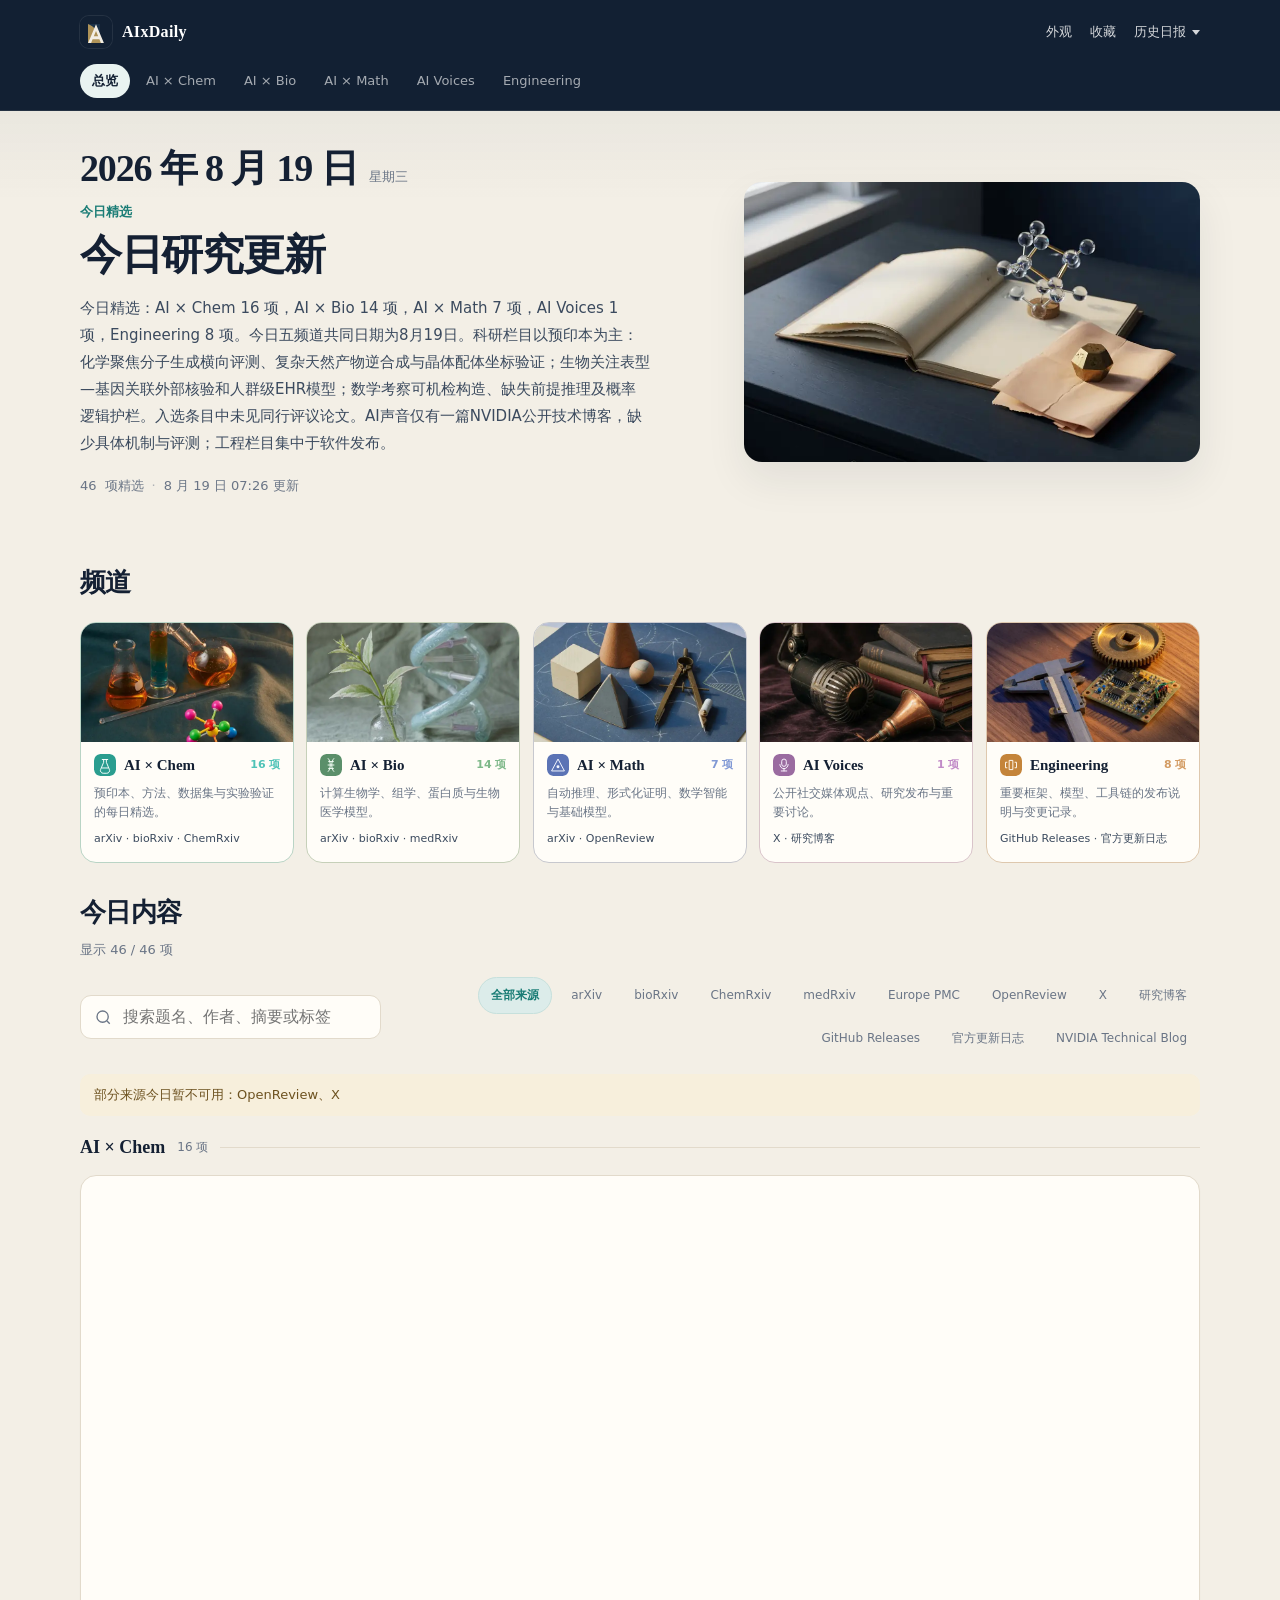
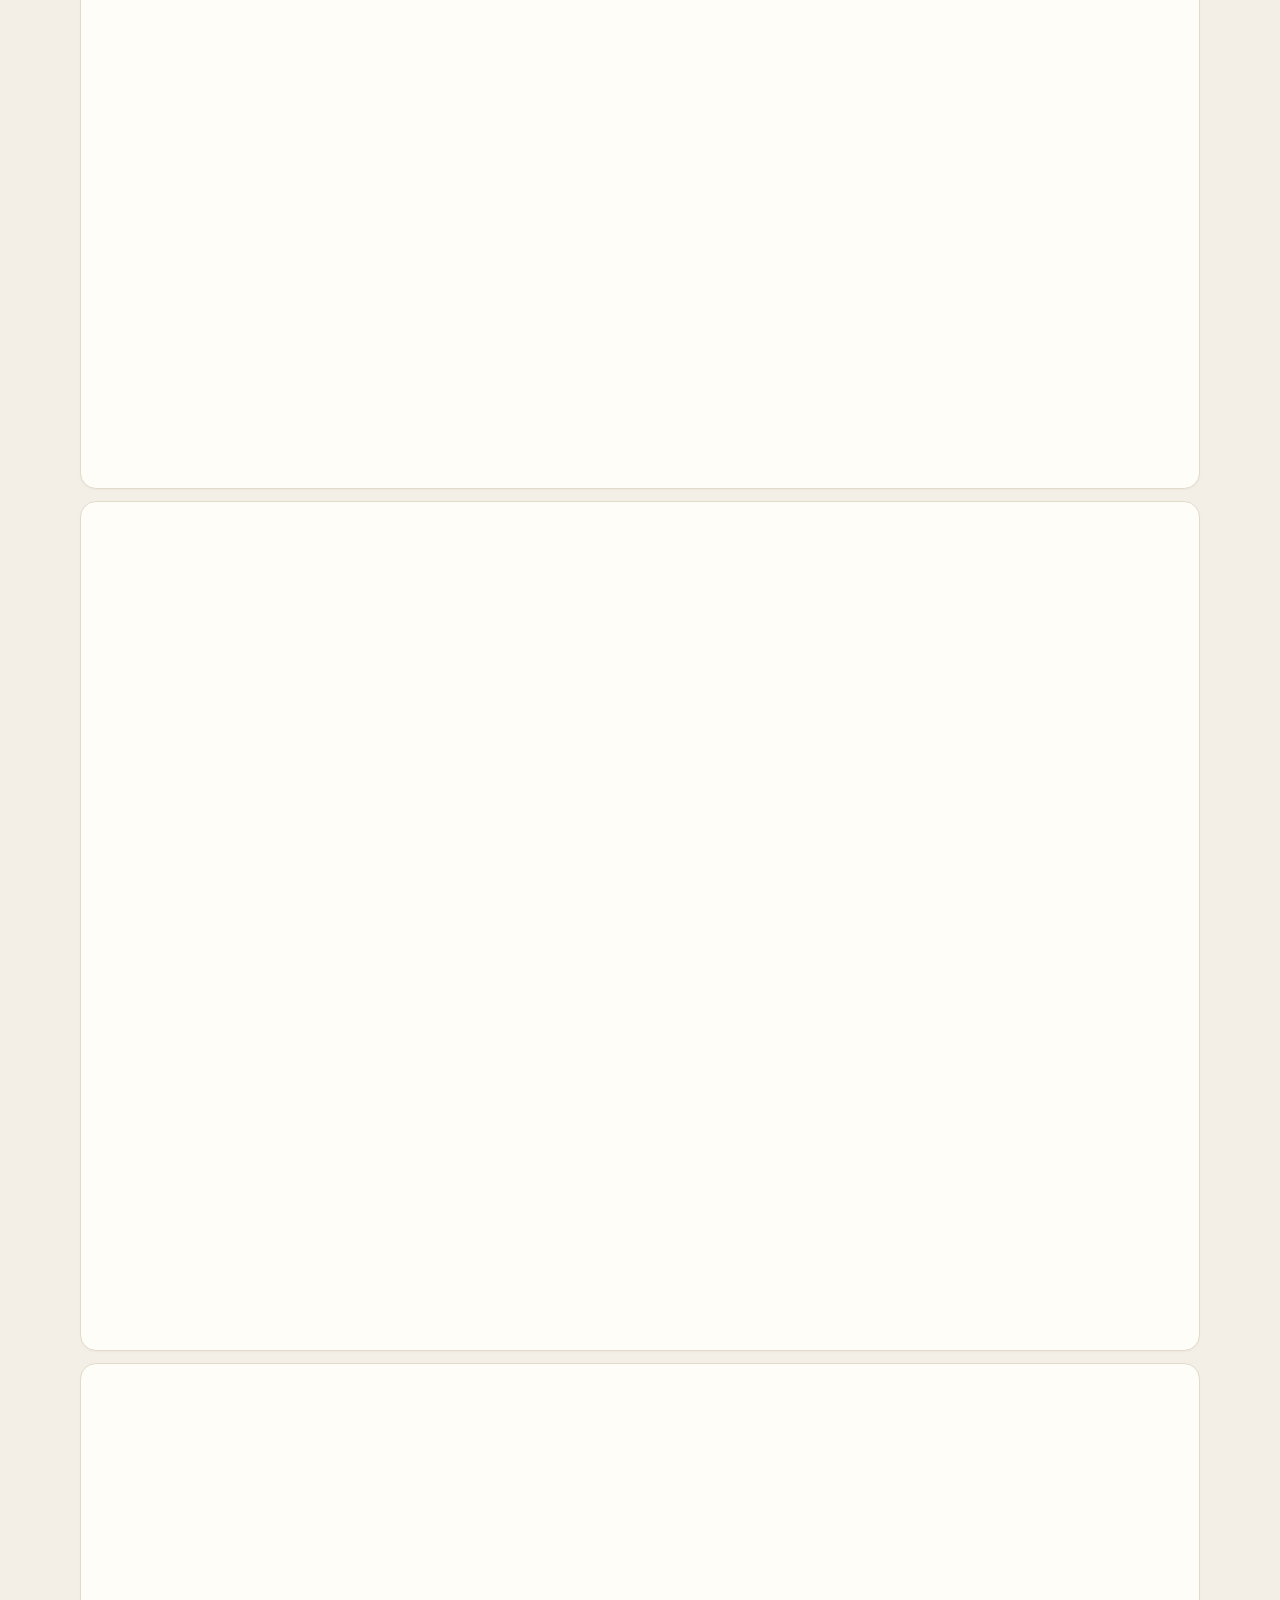
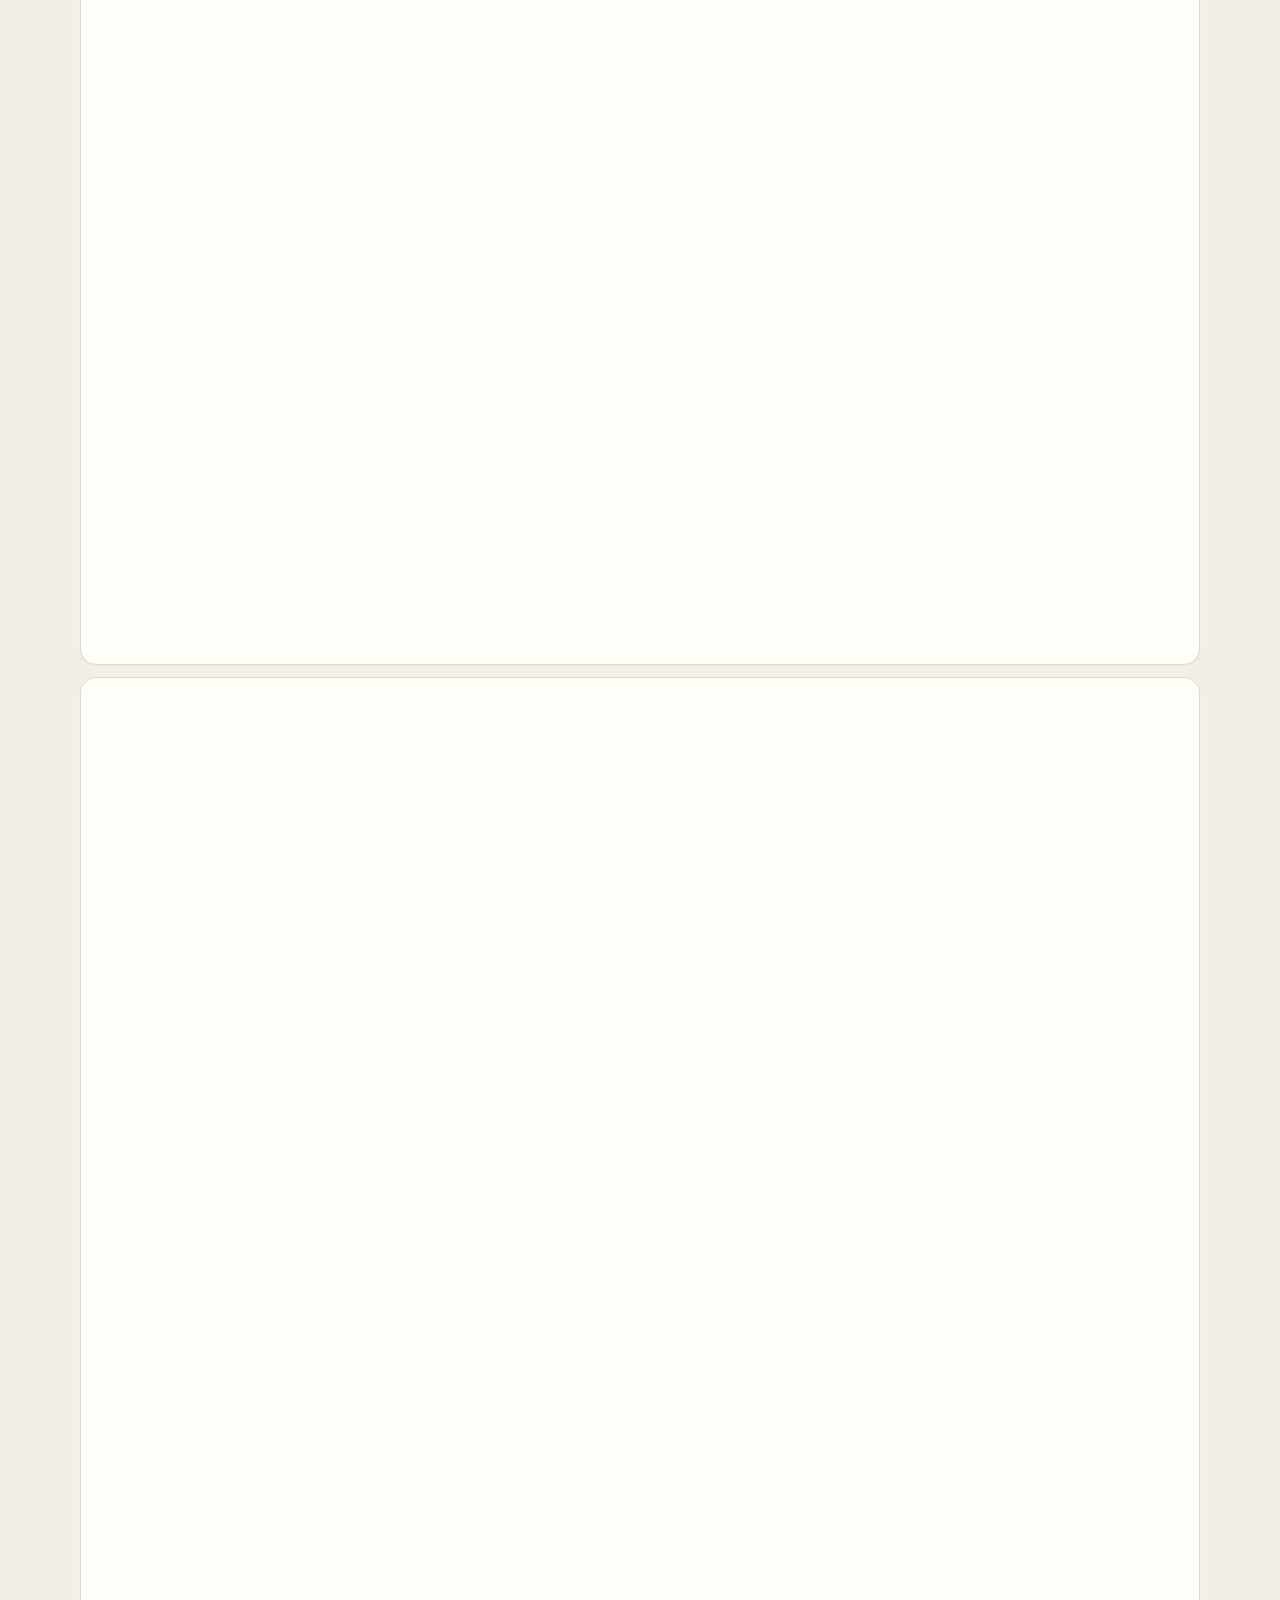
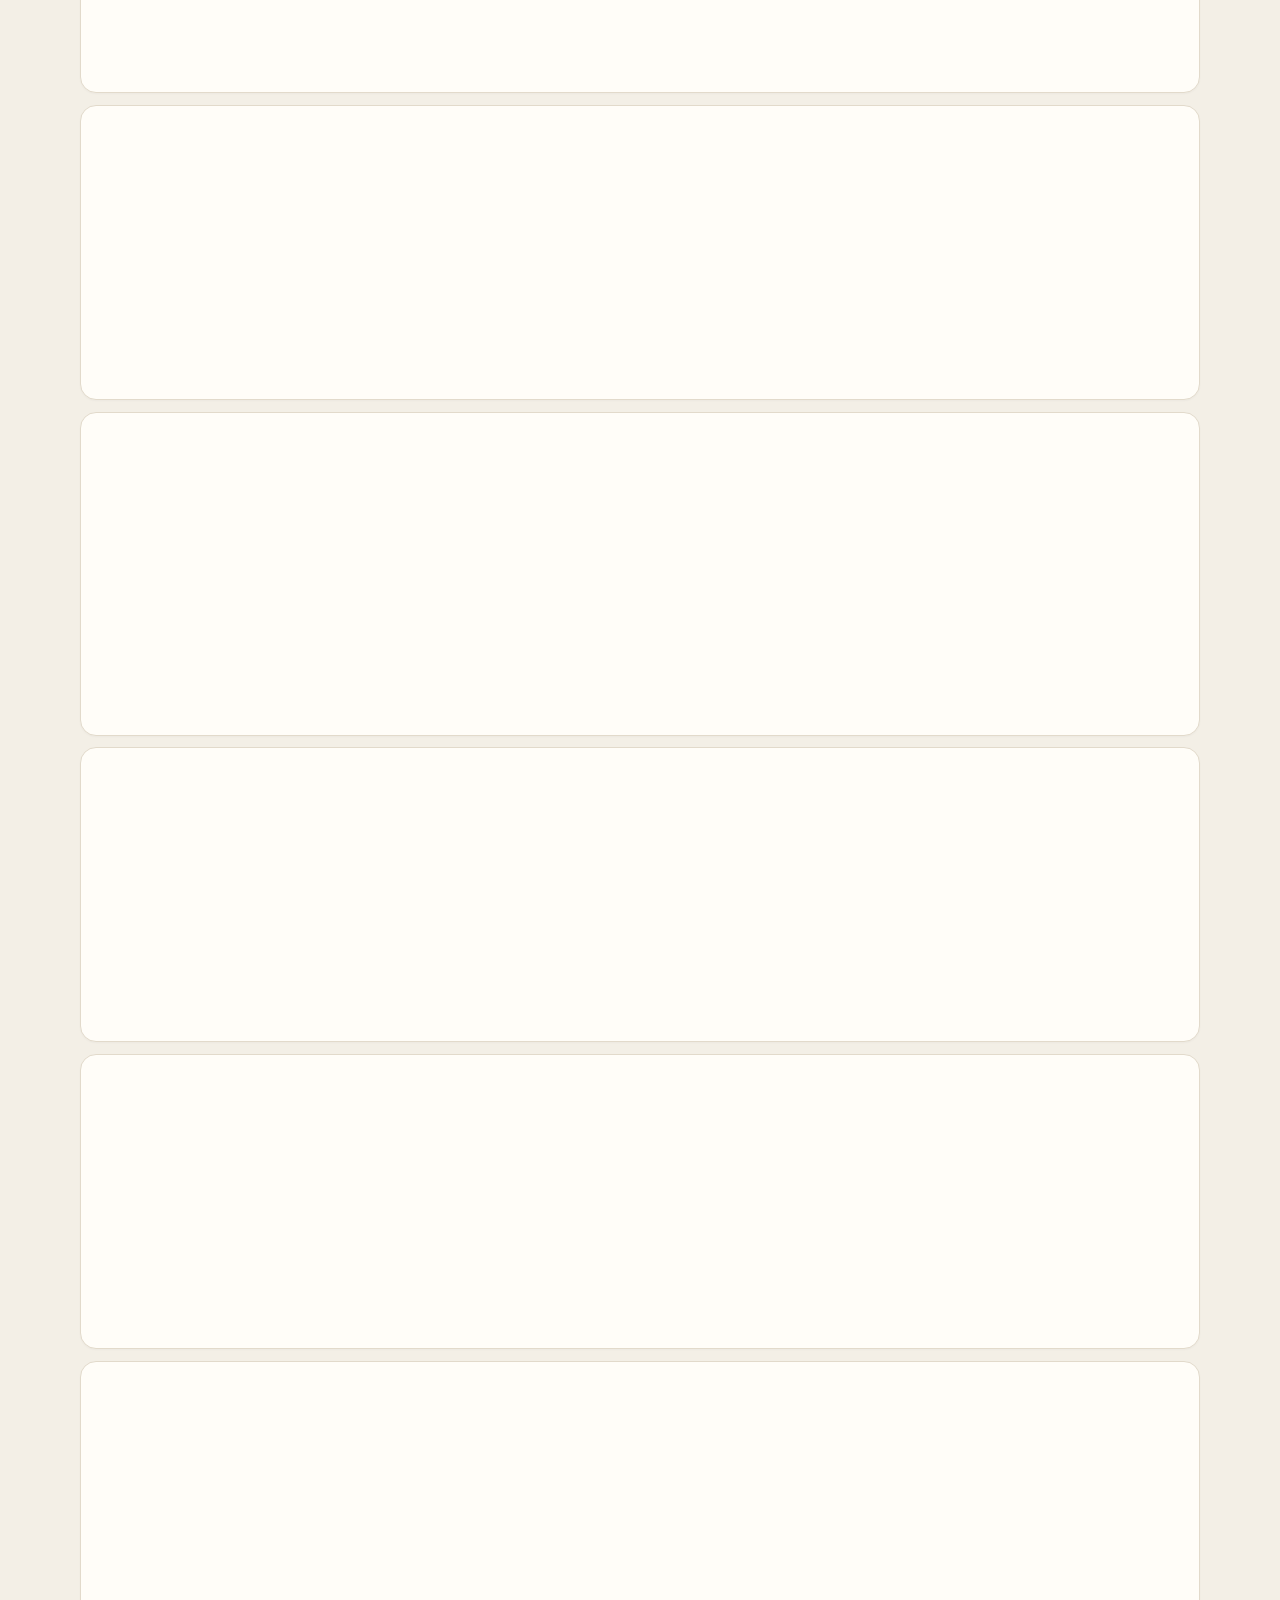
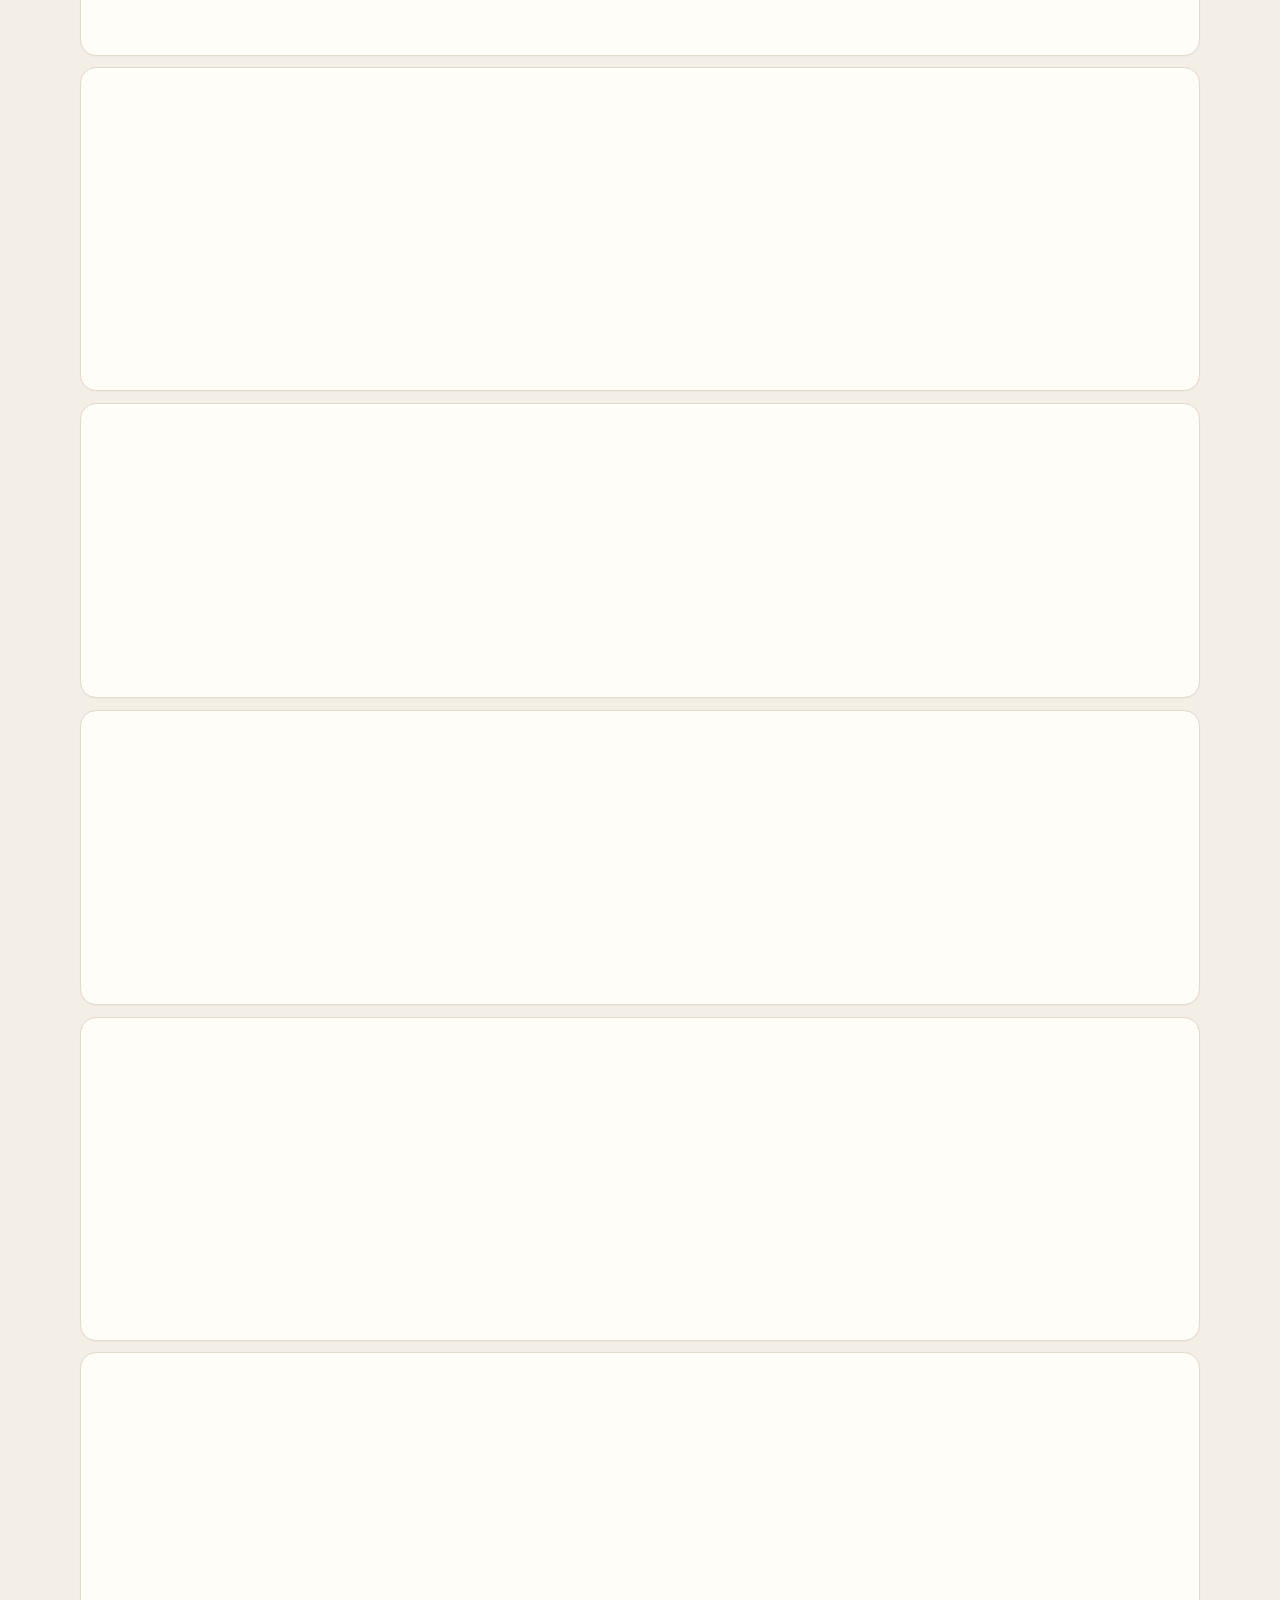
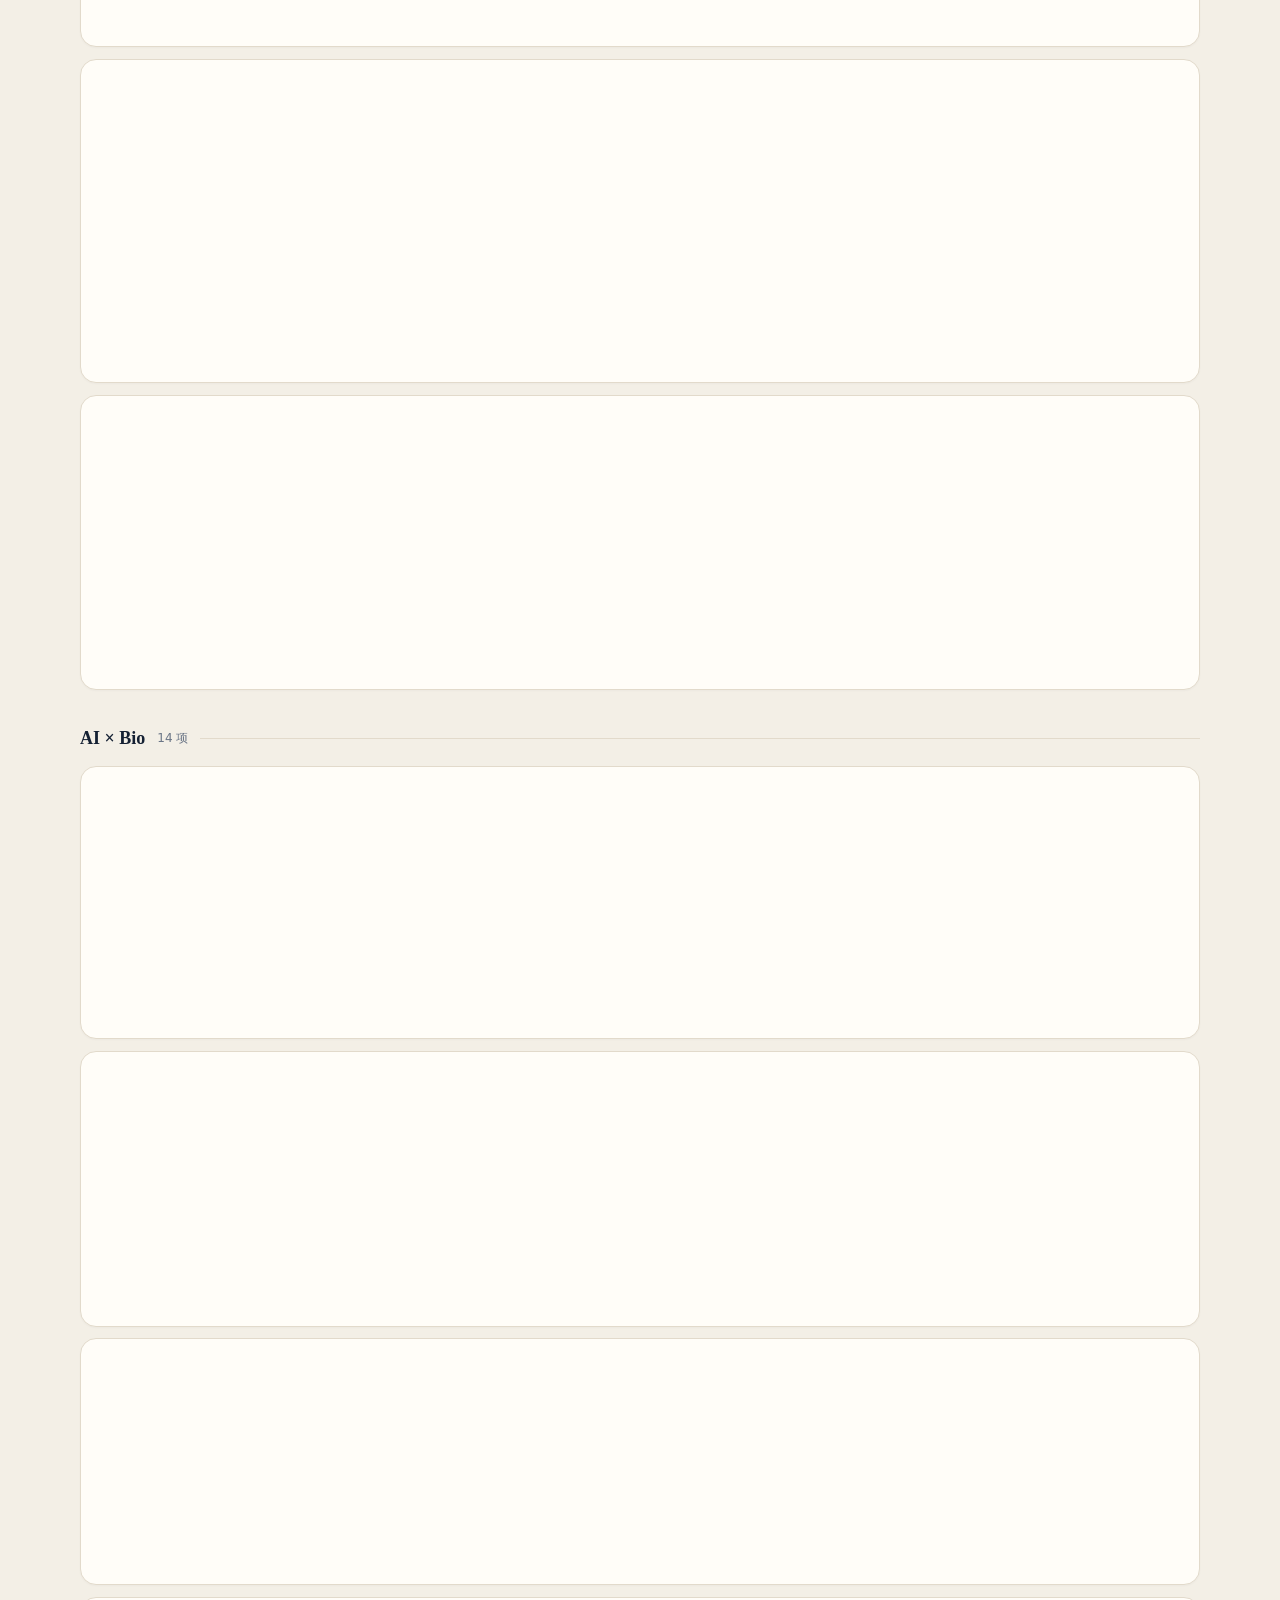
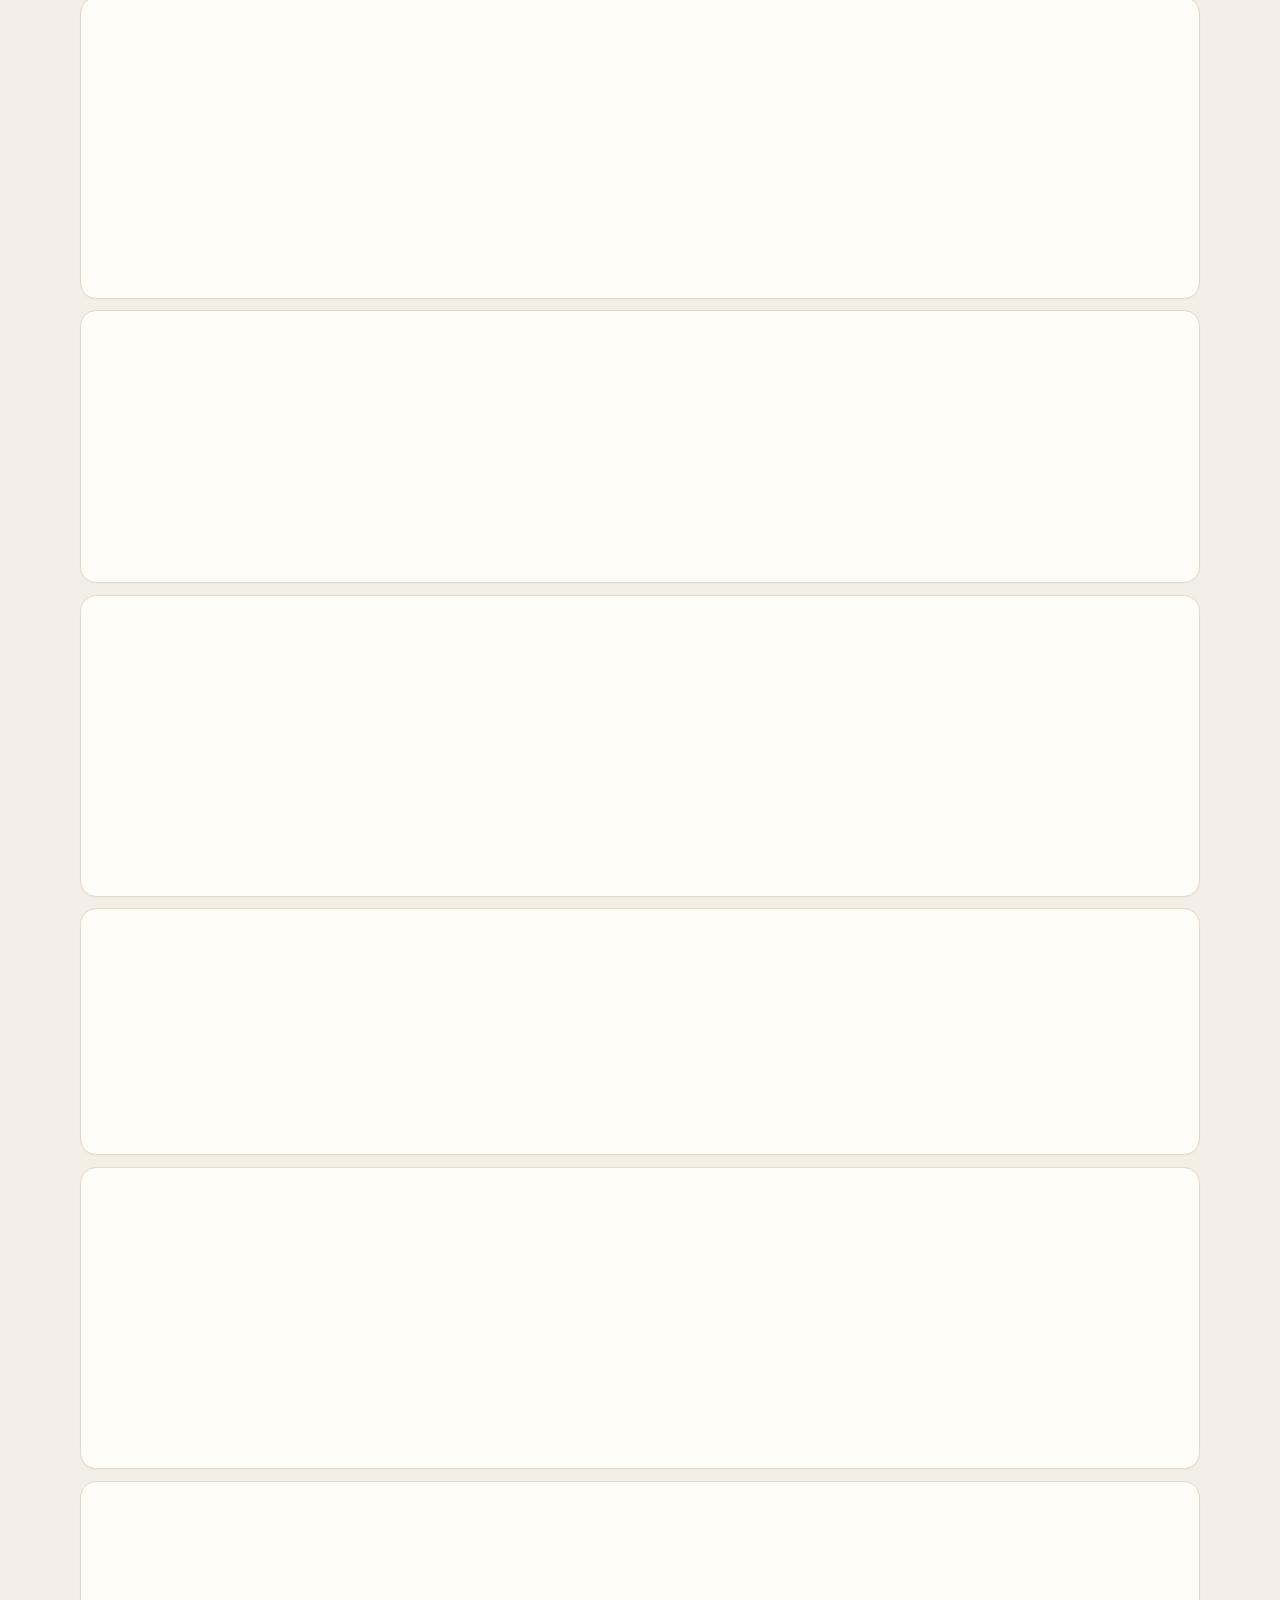
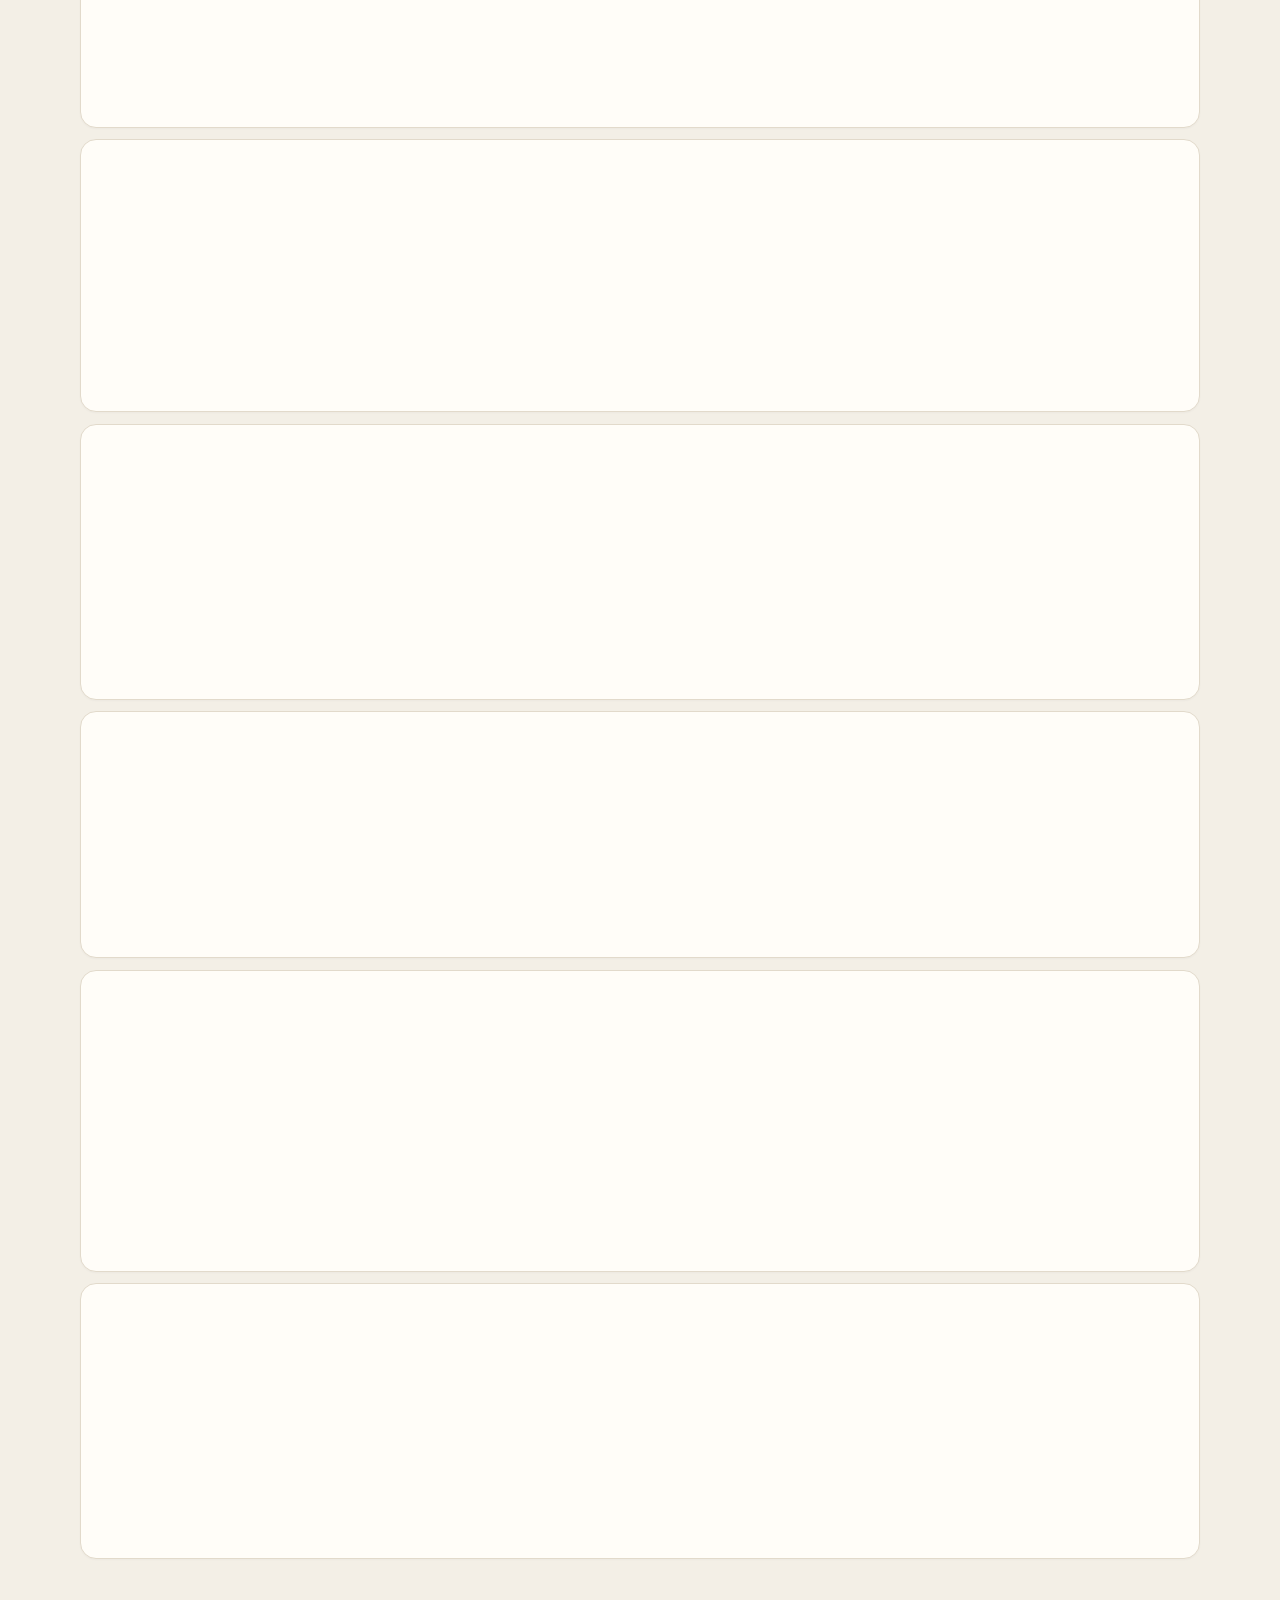
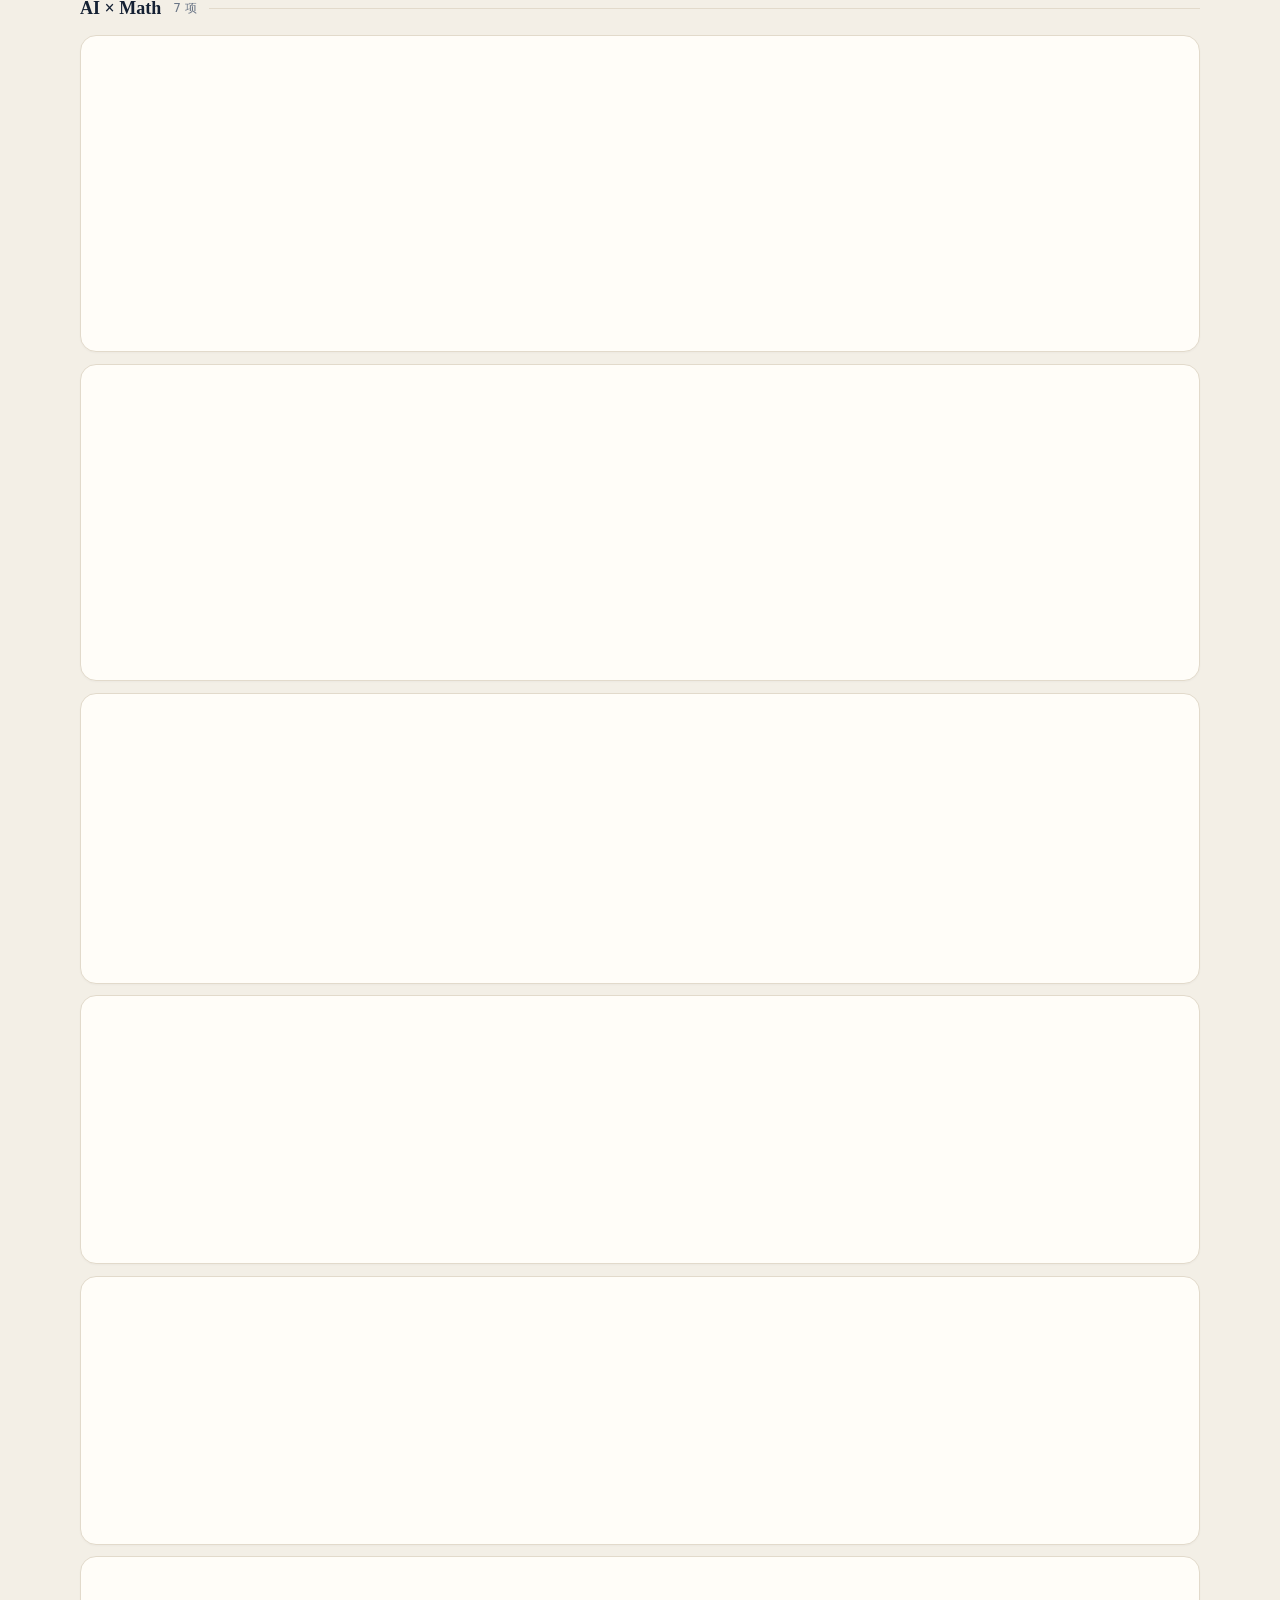
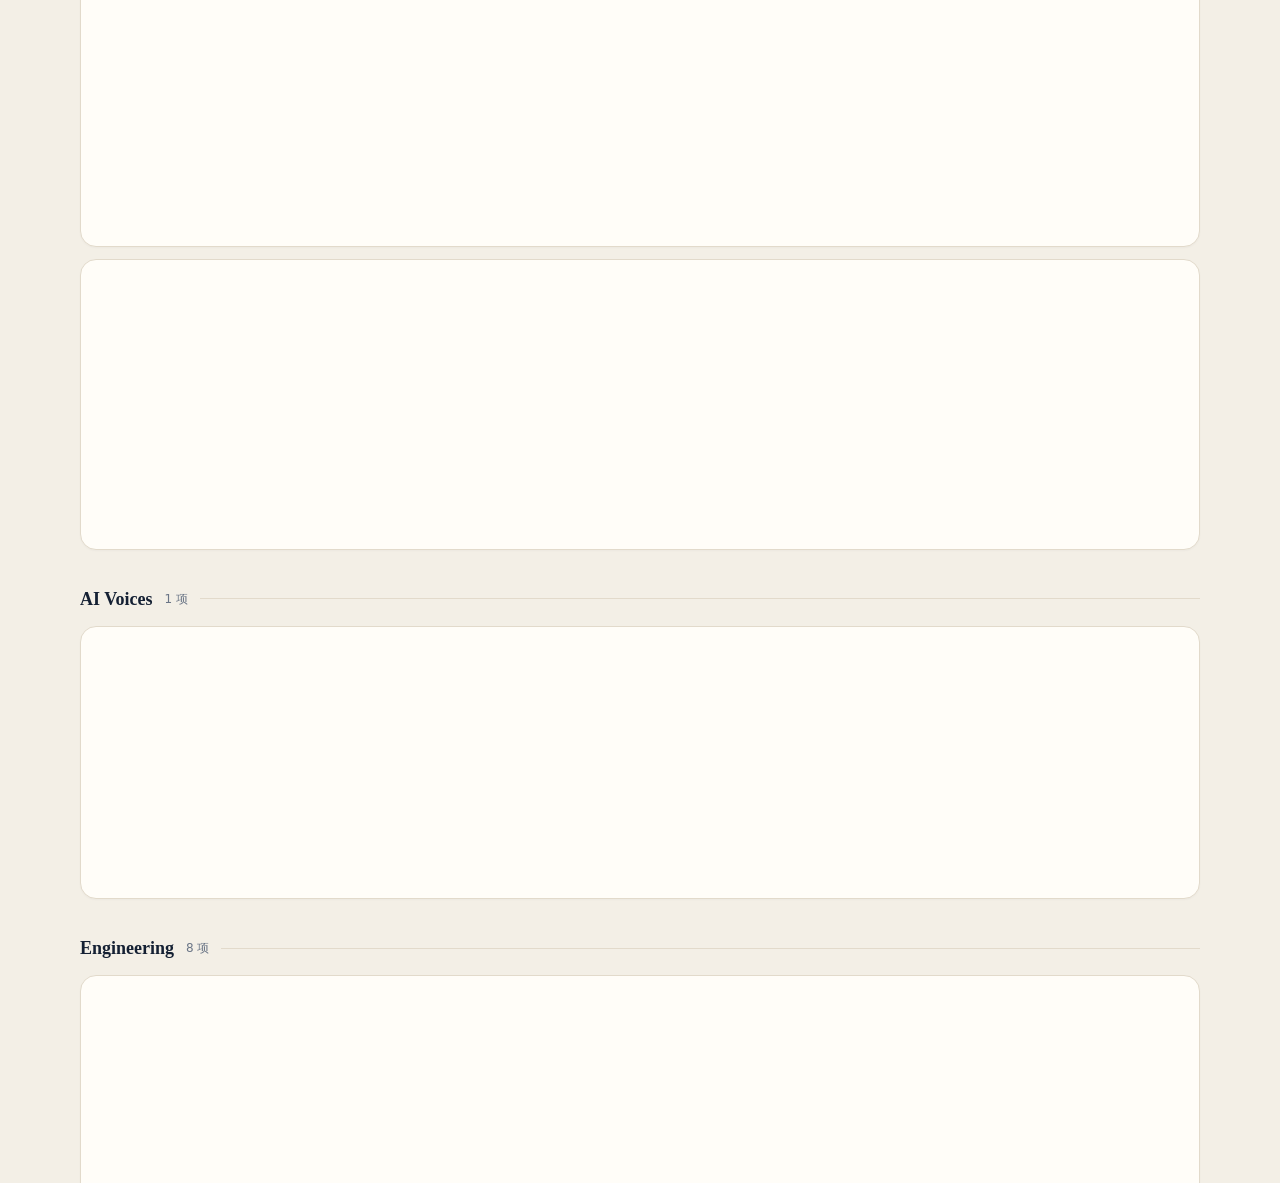
==== commit 071d0191: "site: bust favicon cache with versioned PNG and SVG" ====
--- a/public/index.html
+++ b/public/index.html
@@ -18,7 +18,9 @@
       document.documentElement.style.colorScheme = dark ? "dark" : "light";
     } catch (e) {}
   </script>
-  <link rel="icon" href="assets/favicon.svg" type="image/svg+xml">
+  <link rel="icon" href="assets/favicon.svg?v=2" type="image/svg+xml">
+  <link rel="icon" href="assets/favicon-32.png?v=2" type="image/png" sizes="32x32">
+  <link rel="apple-touch-icon" href="assets/apple-touch-icon.png?v=2">
   <link rel="stylesheet" href="assets/styles.css">
   <link rel="preload" as="image" href="assets/art/hero.webp" type="image/webp" fetchpriority="high">
   <link rel="preload" as="fetch" href="data/daily/latest.json" crossorigin>
--- a/public/assets/styles.css
+++ b/public/assets/styles.css
@@ -723,6 +723,14 @@
   color: var(--link);
   text-decoration: none;
 }
+.paper-card sup,
+.paper-card sub,
+.hero__lead sup,
+.hero__lead sub {
+  font-size: 0.72em;
+  line-height: 0;
+  font-family: var(--sans);
+}
 .paper-title:hover,
 .paper-title:focus-visible {
   color: var(--link-hover);
